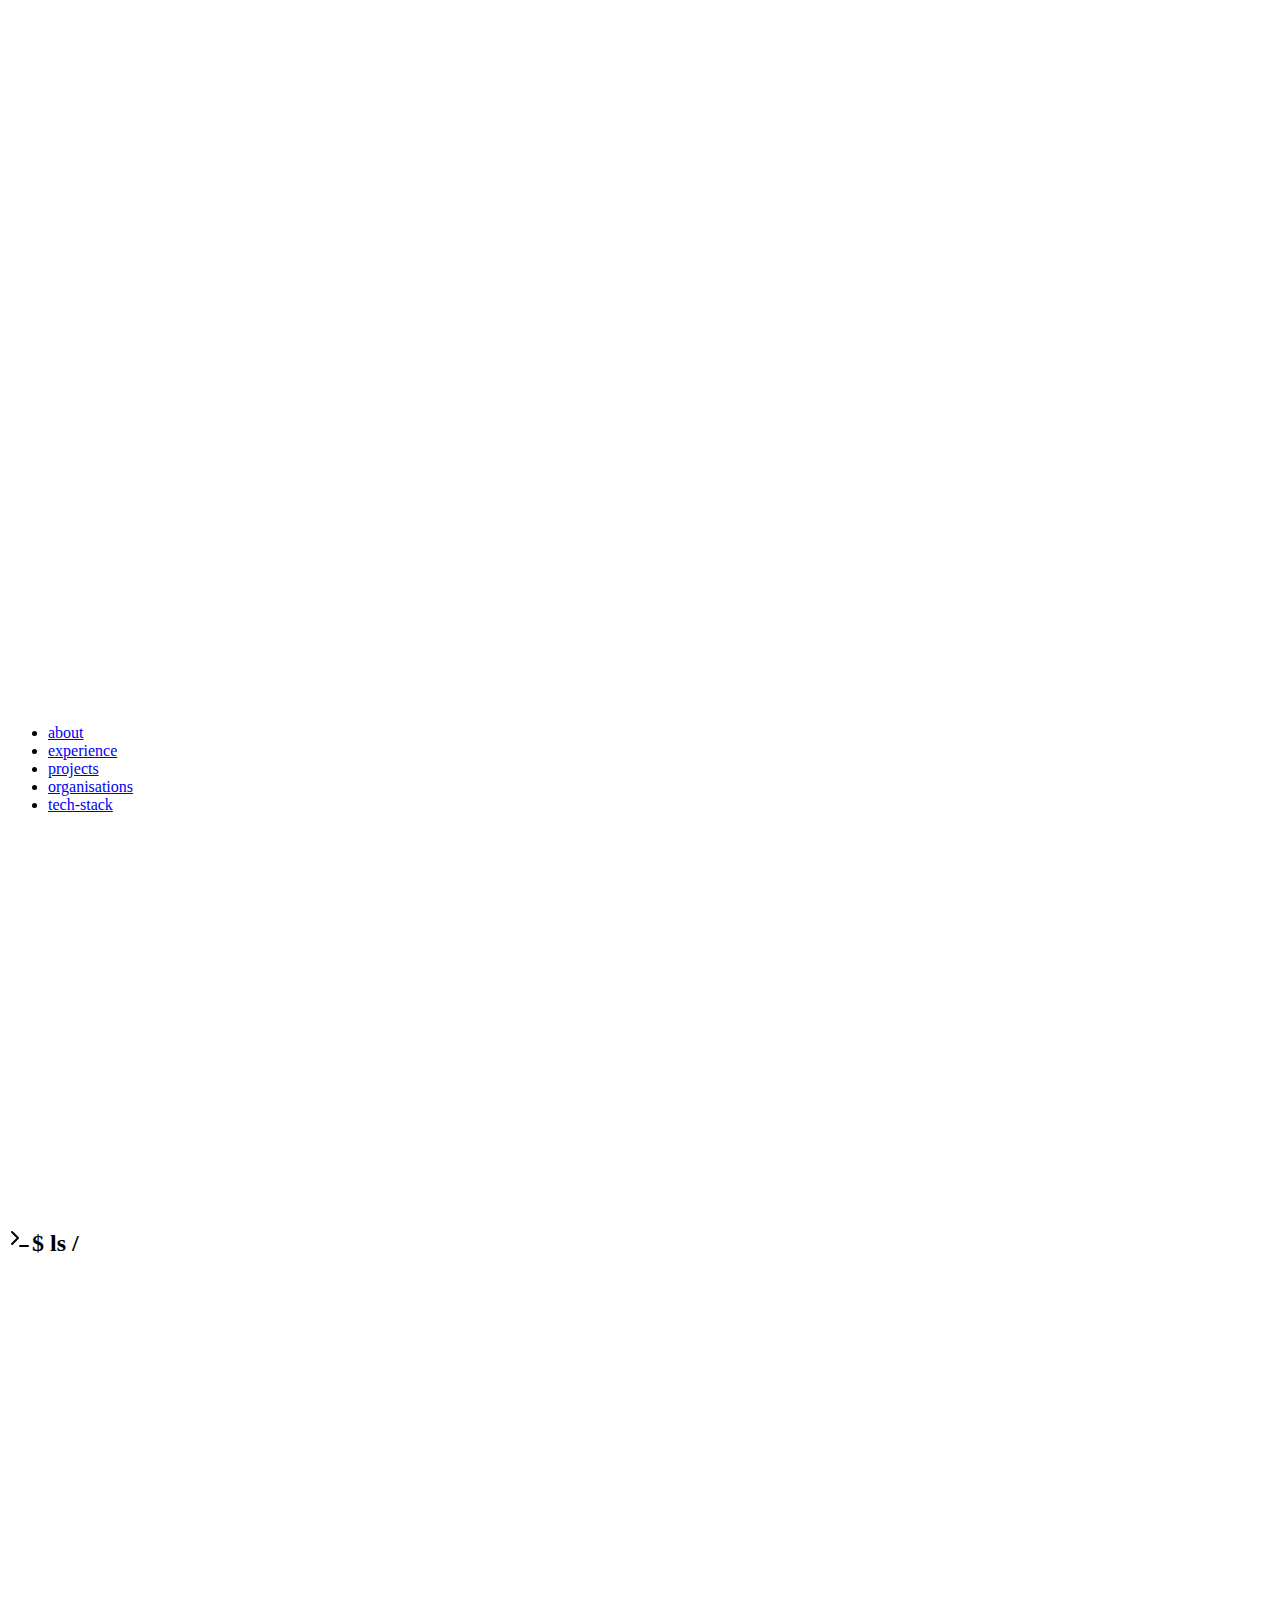
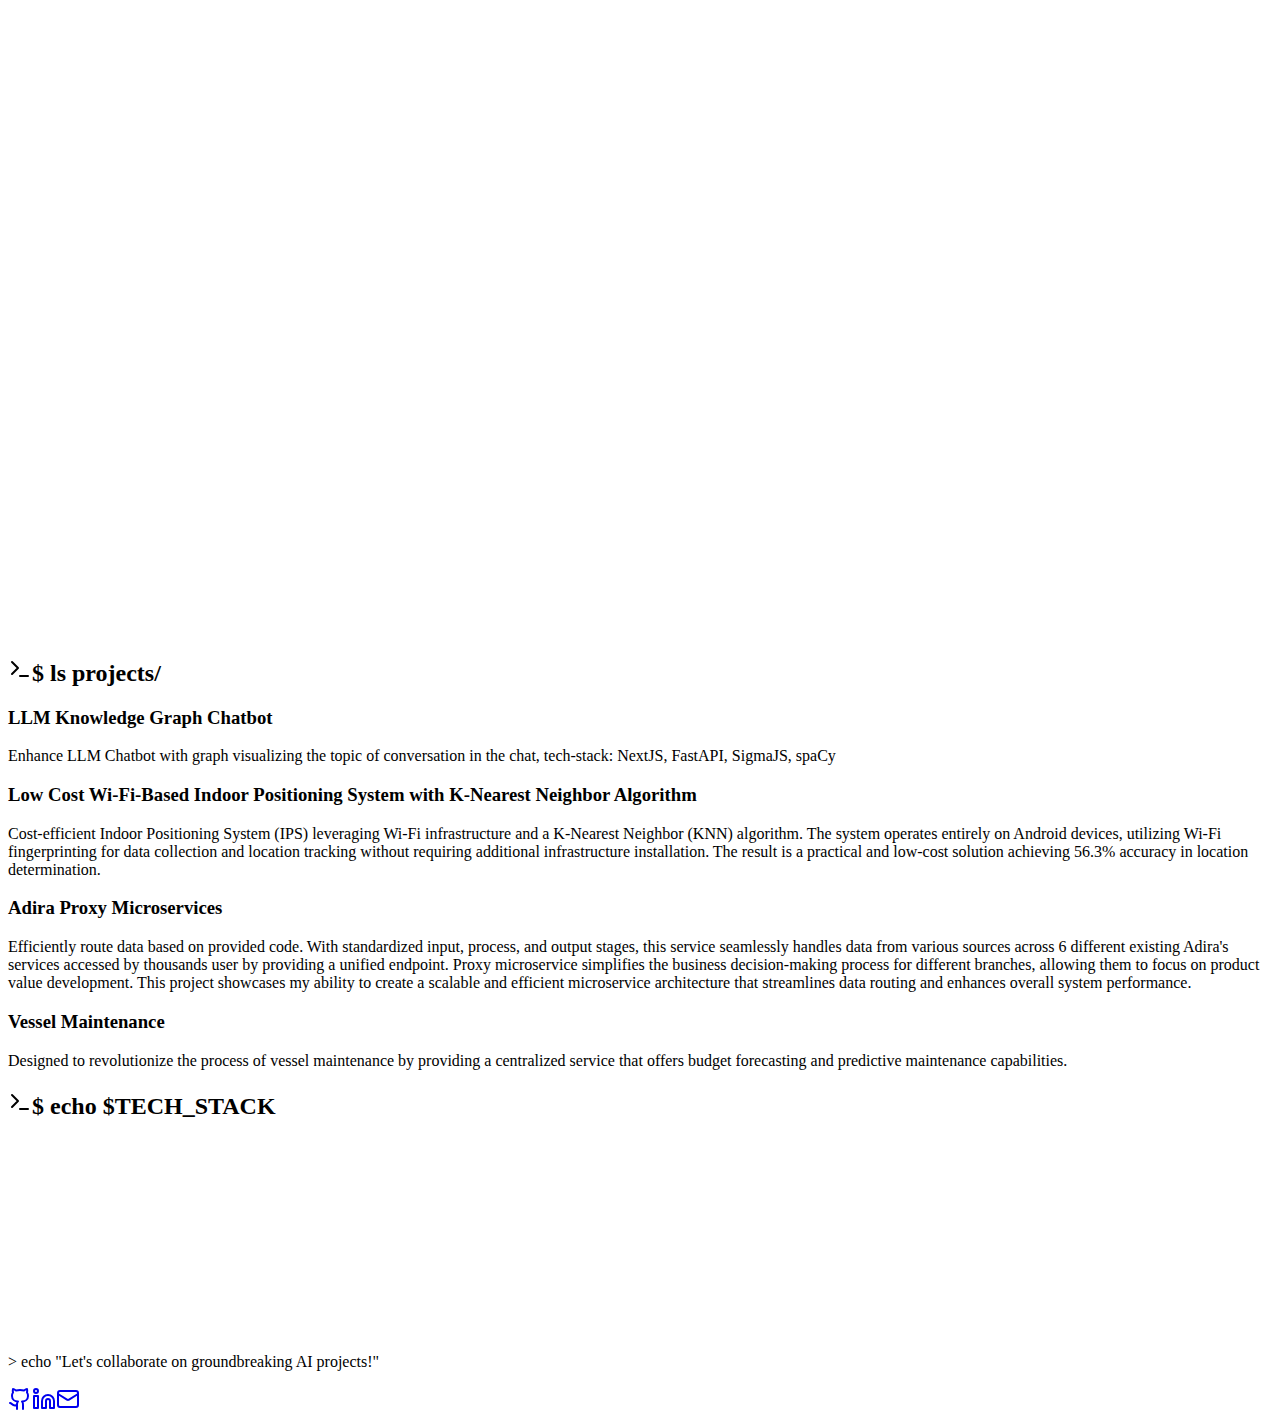
==== index.html @ 0127d5f8 "update changes" ====
<!DOCTYPE html><html lang="en"><head><meta charSet="utf-8"/><meta name="viewport" content="width=device-width, initial-scale=1"/><link rel="preload" href="/haddad9.github.io/_next/static/media/a34f9d1faa5f3315-s.p.woff2" as="font" crossorigin="" type="font/woff2"/><link rel="stylesheet" href="/haddad9.github.io/_next/static/css/b7b0e0ac1501012e.css" data-precedence="next"/><link rel="preload" as="script" fetchPriority="low" href="/haddad9.github.io/_next/static/chunks/webpack-85e3b1f9a234f970.js"/><script src="/haddad9.github.io/_next/static/chunks/fd9d1056-182ecd18cdd342a6.js" async=""></script><script src="/haddad9.github.io/_next/static/chunks/117-3b877da910542ea3.js" async=""></script><script src="/haddad9.github.io/_next/static/chunks/main-app-9d9eef0cf7c72c13.js" async=""></script><script src="/haddad9.github.io/_next/static/chunks/546-cac00844f67ca9a9.js" async=""></script><script src="/haddad9.github.io/_next/static/chunks/app/page-0945ba86911803a4.js" async=""></script><title>Retro Portfolio | AI &amp; Low-Level Enthusiast</title><meta name="description" content="A portfolio showcasing AI and low-level programming projects"/><meta name="generator" content="v0.dev"/><meta name="next-size-adjust"/><script src="/haddad9.github.io/_next/static/chunks/polyfills-42372ed130431b0a.js" noModule=""></script></head><body class="__className_903843"><main class="min-h-screen bg-gray-900 text-green-400 p-4 font-mono relative overflow-hidden"><div id="tsparticles"><canvas style="width:100%;height:100%"></canvas></div><div class="container mx-auto relative z-10"><header class="flex items-center justify-between mb-12"><h1 class="text-3xl font-bold cursor flex items-center" style="opacity:0"><svg xmlns="http://www.w3.org/2000/svg" width="24" height="24" viewBox="0 0 24 24" fill="none" stroke="currentColor" stroke-width="2" stroke-linecap="round" stroke-linejoin="round" class="lucide lucide-brain mr-2 text-green-500"><path d="M12 5a3 3 0 1 0-5.997.125 4 4 0 0 0-2.526 5.77 4 4 0 0 0 .556 6.588A4 4 0 1 0 12 18Z"></path><path d="M12 5a3 3 0 1 1 5.997.125 4 4 0 0 1 2.526 5.77 4 4 0 0 1-.556 6.588A4 4 0 1 1 12 18Z"></path><path d="M15 13a4.5 4.5 0 0 1-3-4 4.5 4.5 0 0 1-3 4"></path><path d="M17.599 6.5a3 3 0 0 0 .399-1.375"></path><path d="M6.003 5.125A3 3 0 0 0 6.401 6.5"></path><path d="M3.477 10.896a4 4 0 0 1 .585-.396"></path><path d="M19.938 10.5a4 4 0 0 1 .585.396"></path><path d="M6 18a4 4 0 0 1-1.967-.516"></path><path d="M19.967 17.484A4 4 0 0 1 18 18"></path></svg>~/muhammad-haddad<!-- --> <!-- --> $</h1><nav><ul class="flex space-x-6"><li><a class="hover:text-green-300 transition-colors" href="#about">about</a></li><li><a class="hover:text-green-300 transition-colors" href="#experience">experience</a></li><li><a class="hover:text-green-300 transition-colors" href="#projects">projects</a></li><li><a class="hover:text-green-300 transition-colors" href="#organisations">organisations</a></li><li><a class="hover:text-green-300 transition-colors" href="#tech-stack">tech-stack</a></li></ul></nav></header><section id="about" class="mb-16"><div class="border border-green-500 rounded-lg overflow-hidden bg-gray-800" style="opacity:0;transform:translateY(20px)"><div class="bg-gray-900 p-2 flex items-center"><div class="w-3 h-3 rounded-full bg-red-500 mr-2"></div><div class="w-3 h-3 rounded-full bg-yellow-500 mr-2"></div><div class="w-3 h-3 rounded-full bg-green-500 mr-2"></div><span class="text-sm text-green-300">about.log</span></div><div class="p-4"><p class="mb-4 text-lg" style="opacity:0">&gt;<!-- -->👋 Hi, I’m Haddad, a <!-- --> <span class="font-bold text-green-300 inline-block">Fullstack AI Engineer</span> <!-- -->passionate about building intelligent solutions. I specialize in <!-- --> <span class="font-bold text-green-300 inline-block">NLP</span>, <span class="font-bold text-green-300 inline-block">Computer Vision</span>, and <span class="font-bold text-green-300 inline-block">Multimodal AI</span> <!-- -->with experience developing AI-powered chatbots and large-scale document intelligence systems.</p><p class="mb-4 text-lg" style="opacity:0">&gt;<!-- --> Computer science Graduate from <!-- --> <span class="font-bold text-green-300 inline-block" draggable="false" style="-webkit-touch-callout:none;-webkit-user-select:none;user-select:none;touch-action:none">Universitas Indonesia</span>, <!-- -->Undergrad Thesis: &quot;Knowledge Graphs Construction on Indonesian Legal Documents using Large Language Model (CodeGemma, Code Llama, and Phi-3).&quot;</p><p class="mb-4 text-lg" style="opacity:0">&gt;<!-- --> My mission: Pushing boundaries of AI and crafting efficient, intelligent systems from the ground up.</p><canvas width="300" height="200" class="mx-auto mt-4"></canvas></div></div></section><section id="experience" class="mb-16"><h2 class="text-2xl font-bold mb-6 cursor flex items-center"><svg xmlns="http://www.w3.org/2000/svg" width="24" height="24" viewBox="0 0 24 24" fill="none" stroke="currentColor" stroke-width="2" stroke-linecap="round" stroke-linejoin="round" class="lucide lucide-terminal mr-2 text-green-500"><polyline points="4 17 10 11 4 5"></polyline><line x1="12" x2="20" y1="19" y2="19"></line></svg>$ ls /</h2><div class="border border-green-500 rounded-lg overflow-hidden bg-gray-800" style="opacity:0;transform:translateY(20px)"><div class="bg-gray-900 p-2 flex items-center"><div class="w-3 h-3 rounded-full bg-red-500 mr-2"></div><div class="w-3 h-3 rounded-full bg-yellow-500 mr-2"></div><div class="w-3 h-3 rounded-full bg-green-500 mr-2"></div><span class="text-sm text-green-300">experience.log</span></div><div class="p-4"><div class="mb-6"><h3 class="font-bold text-green-300 text-xl mb-2">Fullstack AI Enginner @ AssistX Enterprise</h3><p class="text-green-100 mb-2">Semptember 2024 - Present</p><ul class="list-disc list-inside text-green-200"><li class="mb-1">Design, develop, and deploy advanced AI models for natural language processing (NLP), computer vision, and multimodal tasks. Developing AI Chat Bot for multimodal document intelligence using RAG.</li><li class="mb-1">Develop document classifier and extraction solution for to handle document digitalization for 4mio docs. Develop and design end-to-end deep document intelligence using LLMs</li></ul></div><div><h3 class="font-bold text-green-300 text-xl mb-2">Software Developer @ Fisclouds Innovations</h3><p class="text-green-100 mb-2">Feb 2022 - June 2023 </p><ul class="list-disc list-inside text-green-200"><li class="mb-1">Conducted JUnit Testing to 8 Spring Boot microservices module from Adira Finance ensuring above 80% code coverage.</li><li class="mb-1">Developed a Spring Boot service application to integrate communication across six different microservice apps on Adira Finance&#x27;s existing products. This service was built to parse and encapsulate responses, then map it from one microservice to another internal microservice destination using Restful API Conducted performance analysis of the code (Network bottleneck , Concurrent user, Server load, slow database query) and created a report based on the analysis, and refactored the code using design pattern best practices</li></ul></div><div><h3 class="font-bold text-green-300 text-xl mb-2">Teaching Assistant: Network Communications @ Universitat Indonesia</h3><p class="text-green-100 mb-2">Aug 2023 - Des 2024 </p><ul class="list-disc list-inside text-green-200"><li class="mb-1">Conducted material review sessions on Network and data Communication: explaining TCP/IP layer model, replicate network infrastructure using cisco packet tracer</li><li class="mb-1">Prepared web-server http1 and http2, containerized using KANIKO ci/cd for student labs. Create a lab experiment on applied networking security for implementing TLS termination and requesting certificate to CA using Automatic Certificate Management Environment (ACME), also implementing OpSec using GCP firewall</li></ul></div><div><h3 class="font-bold text-green-300 text-xl mb-2">Teaching Assistant: Foundation Programming 2 @ Universitas Indonesia</h3><p class="text-green-100 mb-2">Aug 2021 - Jan 2022 </p><ul class="list-disc list-inside text-green-200"><li class="mb-1">Conducted tutoring program for a group of sophomores twice a week to practice coding in JAVA including: OOP, Junit Testing(TDD), IO, Exception, Generics, JavaFX) and revise materials. Conducted demo sessions, proofread and graded coding assignments and weekly exercises written in JAVA language</li></ul></div></div></div></section><section id="organisations" class="mb-16"><div class="border border-green-500 rounded-lg overflow-hidden bg-gray-800" style="opacity:0;transform:translateY(20px)"><div class="bg-gray-900 p-2 flex items-center"><div class="w-3 h-3 rounded-full bg-red-500 mr-2"></div><div class="w-3 h-3 rounded-full bg-yellow-500 mr-2"></div><div class="w-3 h-3 rounded-full bg-green-500 mr-2"></div><span class="text-sm text-green-300">gigih.log</span></div><div class="p-4"><div><h3 class="font-bold text-green-300 text-xl mb-2">Class Facilitator @ GENERASI GIGIH 3.0 by GOTO Impact</h3><ul class="list-disc list-inside text-green-200"><li class="mb-1">Delivering learning materials modules: NodeJS (Concurrency, Asynchronous program), ReactJS(Hooks, Form, Lifting State), Deployment(Github Actions, Nginx, VM)</li></ul></div></div></div><div class="border border-green-500 rounded-lg overflow-hidden bg-gray-800" style="opacity:0;transform:translateY(20px)"><div class="bg-gray-900 p-2 flex items-center"><div class="w-3 h-3 rounded-full bg-red-500 mr-2"></div><div class="w-3 h-3 rounded-full bg-yellow-500 mr-2"></div><div class="w-3 h-3 rounded-full bg-green-500 mr-2"></div><span class="text-sm text-green-300">bangkit.log</span></div><div class="p-4"><div class="mb-6"><h3 class="font-bold text-green-300 text-xl mb-2">Bangkit Academy led by Google, Tokopedia, Gojek, &amp; Traveloka</h3><ul class="list-disc list-inside text-green-200"><li class="mb-1">Apprenticeship Student, Distinguished graduate of the Bangkit Cloud Computing Path, 2023 cohort. Achieved a GCP certification as a Certified Associate Cloud Engineer.</li></ul></div></div></div><div class="border border-green-500 rounded-lg overflow-hidden bg-gray-800" style="opacity:0;transform:translateY(20px)"><div class="bg-gray-900 p-2 flex items-center"><div class="w-3 h-3 rounded-full bg-red-500 mr-2"></div><div class="w-3 h-3 rounded-full bg-yellow-500 mr-2"></div><div class="w-3 h-3 rounded-full bg-green-500 mr-2"></div><span class="text-sm text-green-300">compfest.log</span></div><div class="p-4"><div><h3 class="font-bold text-green-300 text-xl mb-2"> Senior Staff Data Science Academy @ COMPFEST 14</h3><ul class="list-disc list-inside text-green-200"><li class="mb-1">Largest Annual IT event organized by students of the University of Indonesia&#x27;s Faculty of Computer Science. Conducted DS academy material for selected participants from universities across indonesia. Prepared data set to be trained by the participants.</li></ul></div></div></div></section><section id="projects" class="mb-16"><h2 class="text-2xl font-bold mb-6 cursor flex items-center"><svg xmlns="http://www.w3.org/2000/svg" width="24" height="24" viewBox="0 0 24 24" fill="none" stroke="currentColor" stroke-width="2" stroke-linecap="round" stroke-linejoin="round" class="lucide lucide-terminal mr-2 text-green-500"><polyline points="4 17 10 11 4 5"></polyline><line x1="12" x2="20" y1="19" y2="19"></line></svg>$ ls projects/</h2><div class="grid grid-cols-1 md:grid-cols-2 gap-6"><div class="border border-green-500 rounded-lg overflow-hidden bg-gray-800 cursor-pointer"><div class="p-4"><h3 class="font-bold text-green-300 text-xl mb-2">LLM Knowledge Graph Chatbot</h3><p class="text-green-100">Enhance LLM Chatbot with graph visualizing the topic of conversation in the chat, tech-stack: NextJS, FastAPI, SigmaJS, spaCy</p></div></div><div class="border border-green-500 rounded-lg overflow-hidden bg-gray-800 cursor-pointer"><div class="p-4"><h3 class="font-bold text-green-300 text-xl mb-2">Low Cost Wi-Fi-Based Indoor Positioning System with K-Nearest Neighbor Algorithm</h3><p class="text-green-100">Cost-efficient Indoor Positioning System (IPS) leveraging Wi-Fi infrastructure and a K-Nearest Neighbor (KNN) algorithm. The system operates entirely on Android devices, utilizing Wi-Fi fingerprinting for data collection and location tracking without requiring additional infrastructure installation. The result is a practical and low-cost solution achieving 56.3% accuracy in location determination.</p></div></div><div class="border border-green-500 rounded-lg overflow-hidden bg-gray-800 cursor-pointer"><div class="p-4"><h3 class="font-bold text-green-300 text-xl mb-2">Adira Proxy Microservices</h3><p class="text-green-100">Efficiently route data based on provided code. With standardized input, process, and output stages, this service seamlessly handles data from various sources across 6 different existing Adira&#x27;s services accessed by thousands user by providing a unified endpoint. Proxy microservice simplifies the business decision-making process for different branches, allowing them to focus on product value development. This project showcases my ability to create a scalable and efficient microservice architecture that streamlines data routing and enhances overall system performance.</p></div></div><div class="border border-green-500 rounded-lg overflow-hidden bg-gray-800 cursor-pointer"><div class="p-4"><h3 class="font-bold text-green-300 text-xl mb-2">Vessel Maintenance</h3><p class="text-green-100">Designed to revolutionize the process of vessel maintenance by providing a centralized service that offers budget forecasting and predictive maintenance capabilities.</p></div></div></div></section><section id="tech-stack" class="mb-16"><h2 class="text-2xl font-bold mb-6 cursor flex items-center"><svg xmlns="http://www.w3.org/2000/svg" width="24" height="24" viewBox="0 0 24 24" fill="none" stroke="currentColor" stroke-width="2" stroke-linecap="round" stroke-linejoin="round" class="lucide lucide-terminal mr-2 text-green-500"><polyline points="4 17 10 11 4 5"></polyline><line x1="12" x2="20" y1="19" y2="19"></line></svg>$ echo $TECH_STACK</h2><ul class="grid grid-cols-2 md:grid-cols-3 gap-4" style="opacity:0"><li class="bg-green-900 p-3 rounded-lg text-center">TensorFlow</li><li class="bg-green-900 p-3 rounded-lg text-center">PyTorch</li><li class="bg-green-900 p-3 rounded-lg text-center">React</li><li class="bg-green-900 p-3 rounded-lg text-center">Flask</li><li class="bg-green-900 p-3 rounded-lg text-center">FastAPI</li><li class="bg-green-900 p-3 rounded-lg text-center">Django</li><li class="bg-green-900 p-3 rounded-lg text-center">GCP</li><li class="bg-green-900 p-3 rounded-lg text-center">AWS</li><li class="bg-green-900 p-3 rounded-lg text-center">Docker</li><li class="bg-green-900 p-3 rounded-lg text-center">Terraform</li><li class="bg-green-900 p-3 rounded-lg text-center">Java Springboot</li></ul></section><footer class="mt-12 text-center"><p class="cursor text-lg mb-4">&gt;<!-- --> echo &quot;Let&#x27;s collaborate on groundbreaking AI projects!&quot;</p><div class="flex justify-center space-x-6"><a href="https://github.com/haddad9" class="hover:text-green-300 transition-colors"><svg xmlns="http://www.w3.org/2000/svg" width="24" height="24" viewBox="0 0 24 24" fill="none" stroke="currentColor" stroke-width="2" stroke-linecap="round" stroke-linejoin="round" class="lucide lucide-github"><path d="M15 22v-4a4.8 4.8 0 0 0-1-3.5c3 0 6-2 6-5.5.08-1.25-.27-2.48-1-3.5.28-1.15.28-2.35 0-3.5 0 0-1 0-3 1.5-2.64-.5-5.36-.5-8 0C6 2 5 2 5 2c-.3 1.15-.3 2.35 0 3.5A5.403 5.403 0 0 0 4 9c0 3.5 3 5.5 6 5.5-.39.49-.68 1.05-.85 1.65-.17.6-.22 1.23-.15 1.85v4"></path><path d="M9 18c-4.51 2-5-2-7-2"></path></svg></a><a href="https://linkedin.com/in/emhaddad" class="hover:text-green-300 transition-colors"><svg xmlns="http://www.w3.org/2000/svg" width="24" height="24" viewBox="0 0 24 24" fill="none" stroke="currentColor" stroke-width="2" stroke-linecap="round" stroke-linejoin="round" class="lucide lucide-linkedin"><path d="M16 8a6 6 0 0 1 6 6v7h-4v-7a2 2 0 0 0-2-2 2 2 0 0 0-2 2v7h-4v-7a6 6 0 0 1 6-6z"></path><rect width="4" height="12" x="2" y="9"></rect><circle cx="4" cy="4" r="2"></circle></svg></a><a href="mailto:emha.haddad@gmail.com" class="hover:text-green-300 transition-colors"><svg xmlns="http://www.w3.org/2000/svg" width="24" height="24" viewBox="0 0 24 24" fill="none" stroke="currentColor" stroke-width="2" stroke-linecap="round" stroke-linejoin="round" class="lucide lucide-mail"><rect width="20" height="16" x="2" y="4" rx="2"></rect><path d="m22 7-8.97 5.7a1.94 1.94 0 0 1-2.06 0L2 7"></path></svg></a></div></footer></div></main><script src="/haddad9.github.io/_next/static/chunks/webpack-85e3b1f9a234f970.js" async=""></script><script>(self.__next_f=self.__next_f||[]).push([0]);self.__next_f.push([2,null])</script><script>self.__next_f.push([1,"1:HL[\"/haddad9.github.io/_next/static/media/a34f9d1faa5f3315-s.p.woff2\",\"font\",{\"crossOrigin\":\"\",\"type\":\"font/woff2\"}]\n2:HL[\"/haddad9.github.io/_next/static/css/b7b0e0ac1501012e.css\",\"style\"]\n"])</script><script>self.__next_f.push([1,"3:I[2846,[],\"\"]\n5:I[9107,[],\"ClientPageRoot\"]\n6:I[7942,[\"546\",\"static/chunks/546-cac00844f67ca9a9.js\",\"931\",\"static/chunks/app/page-0945ba86911803a4.js\"],\"default\",1]\n7:I[4707,[],\"\"]\n8:I[6423,[],\"\"]\na:I[1060,[],\"\"]\nb:[]\n"])</script><script>self.__next_f.push([1,"0:[\"$\",\"$L3\",null,{\"buildId\":\"FLt0_mA25I79D8JpmFA5n\",\"assetPrefix\":\"/haddad9.github.io\",\"urlParts\":[\"\",\"\"],\"initialTree\":[\"\",{\"children\":[\"__PAGE__\",{}]},\"$undefined\",\"$undefined\",true],\"initialSeedData\":[\"\",{\"children\":[\"__PAGE__\",{},[[\"$L4\",[\"$\",\"$L5\",null,{\"props\":{\"params\":{},\"searchParams\":{}},\"Component\":\"$6\"}],null],null],null]},[[[[\"$\",\"link\",\"0\",{\"rel\":\"stylesheet\",\"href\":\"/haddad9.github.io/_next/static/css/b7b0e0ac1501012e.css\",\"precedence\":\"next\",\"crossOrigin\":\"$undefined\"}]],[\"$\",\"html\",null,{\"lang\":\"en\",\"children\":[\"$\",\"body\",null,{\"className\":\"__className_903843\",\"children\":[\"$\",\"$L7\",null,{\"parallelRouterKey\":\"children\",\"segmentPath\":[\"children\"],\"error\":\"$undefined\",\"errorStyles\":\"$undefined\",\"errorScripts\":\"$undefined\",\"template\":[\"$\",\"$L8\",null,{}],\"templateStyles\":\"$undefined\",\"templateScripts\":\"$undefined\",\"notFound\":[[\"$\",\"title\",null,{\"children\":\"404: This page could not be found.\"}],[\"$\",\"div\",null,{\"style\":{\"fontFamily\":\"system-ui,\\\"Segoe UI\\\",Roboto,Helvetica,Arial,sans-serif,\\\"Apple Color Emoji\\\",\\\"Segoe UI Emoji\\\"\",\"height\":\"100vh\",\"textAlign\":\"center\",\"display\":\"flex\",\"flexDirection\":\"column\",\"alignItems\":\"center\",\"justifyContent\":\"center\"},\"children\":[\"$\",\"div\",null,{\"children\":[[\"$\",\"style\",null,{\"dangerouslySetInnerHTML\":{\"__html\":\"body{color:#000;background:#fff;margin:0}.next-error-h1{border-right:1px solid rgba(0,0,0,.3)}@media (prefers-color-scheme:dark){body{color:#fff;background:#000}.next-error-h1{border-right:1px solid rgba(255,255,255,.3)}}\"}}],[\"$\",\"h1\",null,{\"className\":\"next-error-h1\",\"style\":{\"display\":\"inline-block\",\"margin\":\"0 20px 0 0\",\"padding\":\"0 23px 0 0\",\"fontSize\":24,\"fontWeight\":500,\"verticalAlign\":\"top\",\"lineHeight\":\"49px\"},\"children\":\"404\"}],[\"$\",\"div\",null,{\"style\":{\"display\":\"inline-block\"},\"children\":[\"$\",\"h2\",null,{\"style\":{\"fontSize\":14,\"fontWeight\":400,\"lineHeight\":\"49px\",\"margin\":0},\"children\":\"This page could not be found.\"}]}]]}]}]],\"notFoundStyles\":[]}]}]}]],null],null],\"couldBeIntercepted\":false,\"initialHead\":[null,\"$L9\"],\"globalErrorComponent\":\"$a\",\"missingSlots\":\"$Wb\"}]\n"])</script><script>self.__next_f.push([1,"9:[[\"$\",\"meta\",\"0\",{\"name\":\"viewport\",\"content\":\"width=device-width, initial-scale=1\"}],[\"$\",\"meta\",\"1\",{\"charSet\":\"utf-8\"}],[\"$\",\"title\",\"2\",{\"children\":\"Retro Portfolio | AI \u0026 Low-Level Enthusiast\"}],[\"$\",\"meta\",\"3\",{\"name\":\"description\",\"content\":\"A portfolio showcasing AI and low-level programming projects\"}],[\"$\",\"meta\",\"4\",{\"name\":\"generator\",\"content\":\"v0.dev\"}],[\"$\",\"meta\",\"5\",{\"name\":\"next-size-adjust\"}]]\n4:null\n"])</script></body></html>
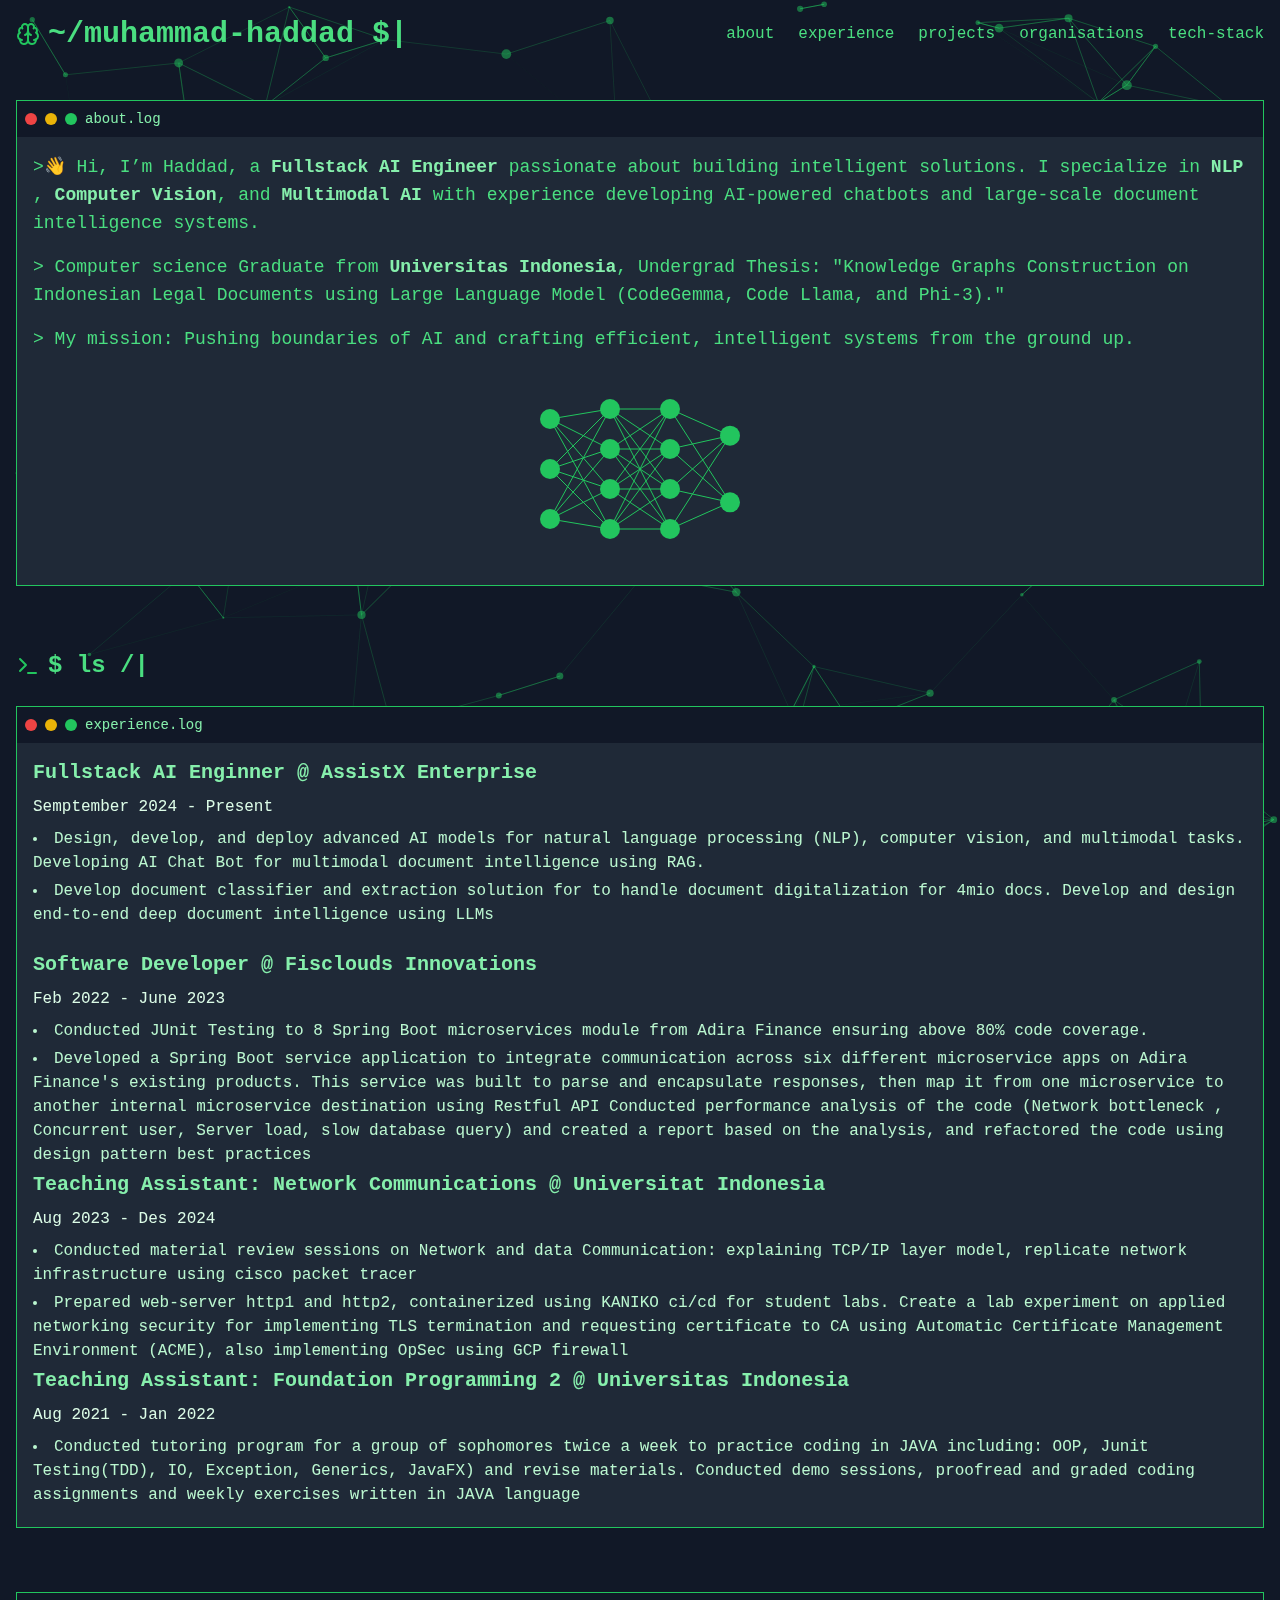
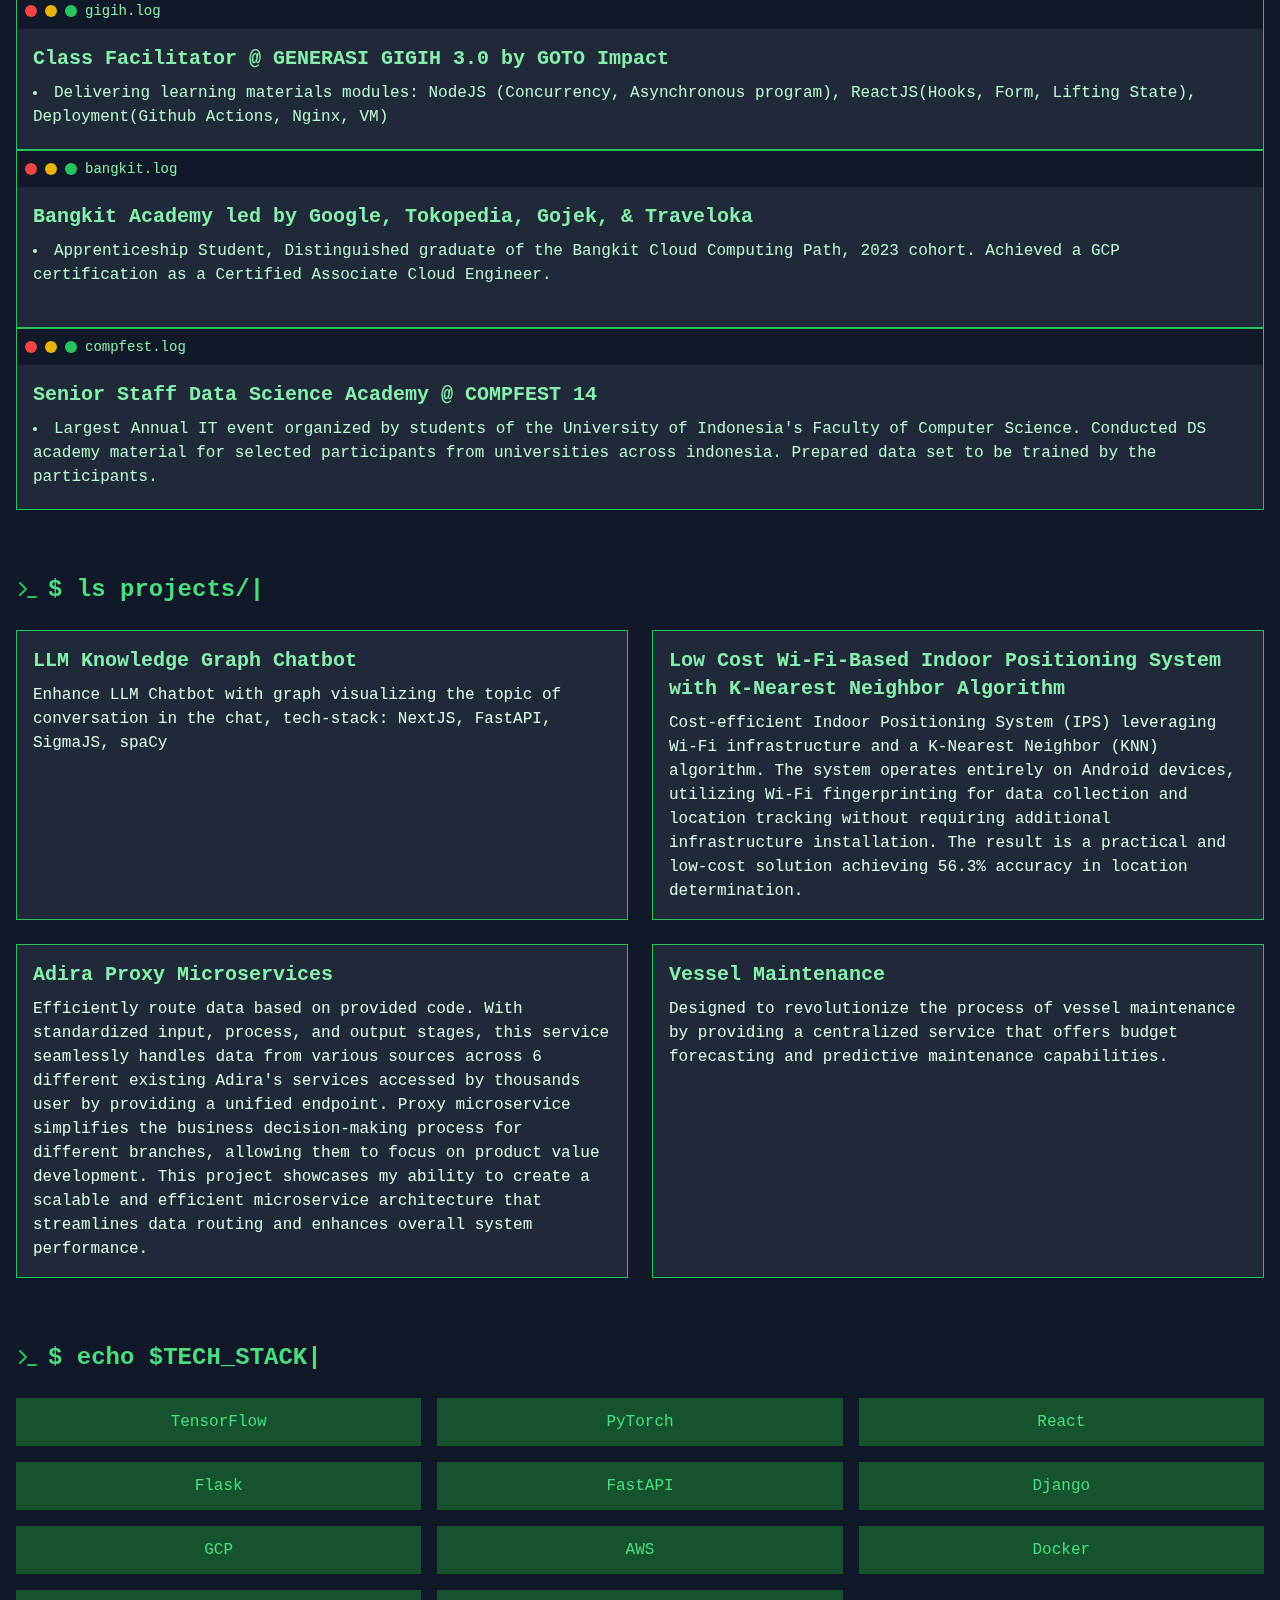
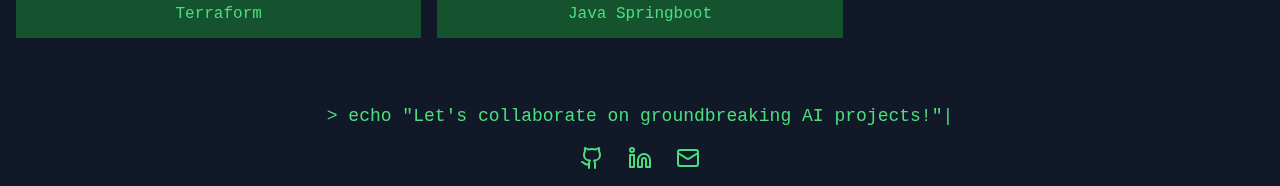
==== commit f9be624c: "update changes" ====
--- a/index.html
+++ b/index.html
@@ -1 +1 @@
-<!DOCTYPE html><html lang="en"><head><meta charSet="utf-8"/><meta name="viewport" content="width=device-width, initial-scale=1"/><link rel="preload" href="/haddad9.github.io/_next/static/media/a34f9d1faa5f3315-s.p.woff2" as="font" crossorigin="" type="font/woff2"/><link rel="stylesheet" href="/haddad9.github.io/_next/static/css/b7b0e0ac1501012e.css" data-precedence="next"/><link rel="preload" as="script" fetchPriority="low" href="/haddad9.github.io/_next/static/chunks/webpack-85e3b1f9a234f970.js"/><script src="/haddad9.github.io/_next/static/chunks/fd9d1056-182ecd18cdd342a6.js" async=""></script><script src="/haddad9.github.io/_next/static/chunks/117-3b877da910542ea3.js" async=""></script><script src="/haddad9.github.io/_next/static/chunks/main-app-9d9eef0cf7c72c13.js" async=""></script><script src="/haddad9.github.io/_next/static/chunks/546-cac00844f67ca9a9.js" async=""></script><script src="/haddad9.github.io/_next/static/chunks/app/page-0945ba86911803a4.js" async=""></script><title>Retro Portfolio | AI &amp; Low-Level Enthusiast</title><meta name="description" content="A portfolio showcasing AI and low-level programming projects"/><meta name="generator" content="v0.dev"/><meta name="next-size-adjust"/><script src="/haddad9.github.io/_next/static/chunks/polyfills-42372ed130431b0a.js" noModule=""></script></head><body class="__className_903843"><main class="min-h-screen bg-gray-900 text-green-400 p-4 font-mono relative overflow-hidden"><div id="tsparticles"><canvas style="width:100%;height:100%"></canvas></div><div class="container mx-auto relative z-10"><header class="flex items-center justify-between mb-12"><h1 class="text-3xl font-bold cursor flex items-center" style="opacity:0"><svg xmlns="http://www.w3.org/2000/svg" width="24" height="24" viewBox="0 0 24 24" fill="none" stroke="currentColor" stroke-width="2" stroke-linecap="round" stroke-linejoin="round" class="lucide lucide-brain mr-2 text-green-500"><path d="M12 5a3 3 0 1 0-5.997.125 4 4 0 0 0-2.526 5.77 4 4 0 0 0 .556 6.588A4 4 0 1 0 12 18Z"></path><path d="M12 5a3 3 0 1 1 5.997.125 4 4 0 0 1 2.526 5.77 4 4 0 0 1-.556 6.588A4 4 0 1 1 12 18Z"></path><path d="M15 13a4.5 4.5 0 0 1-3-4 4.5 4.5 0 0 1-3 4"></path><path d="M17.599 6.5a3 3 0 0 0 .399-1.375"></path><path d="M6.003 5.125A3 3 0 0 0 6.401 6.5"></path><path d="M3.477 10.896a4 4 0 0 1 .585-.396"></path><path d="M19.938 10.5a4 4 0 0 1 .585.396"></path><path d="M6 18a4 4 0 0 1-1.967-.516"></path><path d="M19.967 17.484A4 4 0 0 1 18 18"></path></svg>~/muhammad-haddad<!-- --> <!-- --> $</h1><nav><ul class="flex space-x-6"><li><a class="hover:text-green-300 transition-colors" href="#about">about</a></li><li><a class="hover:text-green-300 transition-colors" href="#experience">experience</a></li><li><a class="hover:text-green-300 transition-colors" href="#projects">projects</a></li><li><a class="hover:text-green-300 transition-colors" href="#organisations">organisations</a></li><li><a class="hover:text-green-300 transition-colors" href="#tech-stack">tech-stack</a></li></ul></nav></header><section id="about" class="mb-16"><div class="border border-green-500 rounded-lg overflow-hidden bg-gray-800" style="opacity:0;transform:translateY(20px)"><div class="bg-gray-900 p-2 flex items-center"><div class="w-3 h-3 rounded-full bg-red-500 mr-2"></div><div class="w-3 h-3 rounded-full bg-yellow-500 mr-2"></div><div class="w-3 h-3 rounded-full bg-green-500 mr-2"></div><span class="text-sm text-green-300">about.log</span></div><div class="p-4"><p class="mb-4 text-lg" style="opacity:0">&gt;<!-- -->👋 Hi, I’m Haddad, a <!-- --> <span class="font-bold text-green-300 inline-block">Fullstack AI Engineer</span> <!-- -->passionate about building intelligent solutions. I specialize in <!-- --> <span class="font-bold text-green-300 inline-block">NLP</span>, <span class="font-bold text-green-300 inline-block">Computer Vision</span>, and <span class="font-bold text-green-300 inline-block">Multimodal AI</span> <!-- -->with experience developing AI-powered chatbots and large-scale document intelligence systems.</p><p class="mb-4 text-lg" style="opacity:0">&gt;<!-- --> Computer science Graduate from <!-- --> <span class="font-bold text-green-300 inline-block" draggable="false" style="-webkit-touch-callout:none;-webkit-user-select:none;user-select:none;touch-action:none">Universitas Indonesia</span>, <!-- -->Undergrad Thesis: &quot;Knowledge Graphs Construction on Indonesian Legal Documents using Large Language Model (CodeGemma, Code Llama, and Phi-3).&quot;</p><p class="mb-4 text-lg" style="opacity:0">&gt;<!-- --> My mission: Pushing boundaries of AI and crafting efficient, intelligent systems from the ground up.</p><canvas width="300" height="200" class="mx-auto mt-4"></canvas></div></div></section><section id="experience" class="mb-16"><h2 class="text-2xl font-bold mb-6 cursor flex items-center"><svg xmlns="http://www.w3.org/2000/svg" width="24" height="24" viewBox="0 0 24 24" fill="none" stroke="currentColor" stroke-width="2" stroke-linecap="round" stroke-linejoin="round" class="lucide lucide-terminal mr-2 text-green-500"><polyline points="4 17 10 11 4 5"></polyline><line x1="12" x2="20" y1="19" y2="19"></line></svg>$ ls /</h2><div class="border border-green-500 rounded-lg overflow-hidden bg-gray-800" style="opacity:0;transform:translateY(20px)"><div class="bg-gray-900 p-2 flex items-center"><div class="w-3 h-3 rounded-full bg-red-500 mr-2"></div><div class="w-3 h-3 rounded-full bg-yellow-500 mr-2"></div><div class="w-3 h-3 rounded-full bg-green-500 mr-2"></div><span class="text-sm text-green-300">experience.log</span></div><div class="p-4"><div class="mb-6"><h3 class="font-bold text-green-300 text-xl mb-2">Fullstack AI Enginner @ AssistX Enterprise</h3><p class="text-green-100 mb-2">Semptember 2024 - Present</p><ul class="list-disc list-inside text-green-200"><li class="mb-1">Design, develop, and deploy advanced AI models for natural language processing (NLP), computer vision, and multimodal tasks. Developing AI Chat Bot for multimodal document intelligence using RAG.</li><li class="mb-1">Develop document classifier and extraction solution for to handle document digitalization for 4mio docs. Develop and design end-to-end deep document intelligence using LLMs</li></ul></div><div><h3 class="font-bold text-green-300 text-xl mb-2">Software Developer @ Fisclouds Innovations</h3><p class="text-green-100 mb-2">Feb 2022 - June 2023 </p><ul class="list-disc list-inside text-green-200"><li class="mb-1">Conducted JUnit Testing to 8 Spring Boot microservices module from Adira Finance ensuring above 80% code coverage.</li><li class="mb-1">Developed a Spring Boot service application to integrate communication across six different microservice apps on Adira Finance&#x27;s existing products. This service was built to parse and encapsulate responses, then map it from one microservice to another internal microservice destination using Restful API Conducted performance analysis of the code (Network bottleneck , Concurrent user, Server load, slow database query) and created a report based on the analysis, and refactored the code using design pattern best practices</li></ul></div><div><h3 class="font-bold text-green-300 text-xl mb-2">Teaching Assistant: Network Communications @ Universitat Indonesia</h3><p class="text-green-100 mb-2">Aug 2023 - Des 2024 </p><ul class="list-disc list-inside text-green-200"><li class="mb-1">Conducted material review sessions on Network and data Communication: explaining TCP/IP layer model, replicate network infrastructure using cisco packet tracer</li><li class="mb-1">Prepared web-server http1 and http2, containerized using KANIKO ci/cd for student labs. Create a lab experiment on applied networking security for implementing TLS termination and requesting certificate to CA using Automatic Certificate Management Environment (ACME), also implementing OpSec using GCP firewall</li></ul></div><div><h3 class="font-bold text-green-300 text-xl mb-2">Teaching Assistant: Foundation Programming 2 @ Universitas Indonesia</h3><p class="text-green-100 mb-2">Aug 2021 - Jan 2022 </p><ul class="list-disc list-inside text-green-200"><li class="mb-1">Conducted tutoring program for a group of sophomores twice a week to practice coding in JAVA including: OOP, Junit Testing(TDD), IO, Exception, Generics, JavaFX) and revise materials. Conducted demo sessions, proofread and graded coding assignments and weekly exercises written in JAVA language</li></ul></div></div></div></section><section id="organisations" class="mb-16"><div class="border border-green-500 rounded-lg overflow-hidden bg-gray-800" style="opacity:0;transform:translateY(20px)"><div class="bg-gray-900 p-2 flex items-center"><div class="w-3 h-3 rounded-full bg-red-500 mr-2"></div><div class="w-3 h-3 rounded-full bg-yellow-500 mr-2"></div><div class="w-3 h-3 rounded-full bg-green-500 mr-2"></div><span class="text-sm text-green-300">gigih.log</span></div><div class="p-4"><div><h3 class="font-bold text-green-300 text-xl mb-2">Class Facilitator @ GENERASI GIGIH 3.0 by GOTO Impact</h3><ul class="list-disc list-inside text-green-200"><li class="mb-1">Delivering learning materials modules: NodeJS (Concurrency, Asynchronous program), ReactJS(Hooks, Form, Lifting State), Deployment(Github Actions, Nginx, VM)</li></ul></div></div></div><div class="border border-green-500 rounded-lg overflow-hidden bg-gray-800" style="opacity:0;transform:translateY(20px)"><div class="bg-gray-900 p-2 flex items-center"><div class="w-3 h-3 rounded-full bg-red-500 mr-2"></div><div class="w-3 h-3 rounded-full bg-yellow-500 mr-2"></div><div class="w-3 h-3 rounded-full bg-green-500 mr-2"></div><span class="text-sm text-green-300">bangkit.log</span></div><div class="p-4"><div class="mb-6"><h3 class="font-bold text-green-300 text-xl mb-2">Bangkit Academy led by Google, Tokopedia, Gojek, &amp; Traveloka</h3><ul class="list-disc list-inside text-green-200"><li class="mb-1">Apprenticeship Student, Distinguished graduate of the Bangkit Cloud Computing Path, 2023 cohort. Achieved a GCP certification as a Certified Associate Cloud Engineer.</li></ul></div></div></div><div class="border border-green-500 rounded-lg overflow-hidden bg-gray-800" style="opacity:0;transform:translateY(20px)"><div class="bg-gray-900 p-2 flex items-center"><div class="w-3 h-3 rounded-full bg-red-500 mr-2"></div><div class="w-3 h-3 rounded-full bg-yellow-500 mr-2"></div><div class="w-3 h-3 rounded-full bg-green-500 mr-2"></div><span class="text-sm text-green-300">compfest.log</span></div><div class="p-4"><div><h3 class="font-bold text-green-300 text-xl mb-2"> Senior Staff Data Science Academy @ COMPFEST 14</h3><ul class="list-disc list-inside text-green-200"><li class="mb-1">Largest Annual IT event organized by students of the University of Indonesia&#x27;s Faculty of Computer Science. Conducted DS academy material for selected participants from universities across indonesia. Prepared data set to be trained by the participants.</li></ul></div></div></div></section><section id="projects" class="mb-16"><h2 class="text-2xl font-bold mb-6 cursor flex items-center"><svg xmlns="http://www.w3.org/2000/svg" width="24" height="24" viewBox="0 0 24 24" fill="none" stroke="currentColor" stroke-width="2" stroke-linecap="round" stroke-linejoin="round" class="lucide lucide-terminal mr-2 text-green-500"><polyline points="4 17 10 11 4 5"></polyline><line x1="12" x2="20" y1="19" y2="19"></line></svg>$ ls projects/</h2><div class="grid grid-cols-1 md:grid-cols-2 gap-6"><div class="border border-green-500 rounded-lg overflow-hidden bg-gray-800 cursor-pointer"><div class="p-4"><h3 class="font-bold text-green-300 text-xl mb-2">LLM Knowledge Graph Chatbot</h3><p class="text-green-100">Enhance LLM Chatbot with graph visualizing the topic of conversation in the chat, tech-stack: NextJS, FastAPI, SigmaJS, spaCy</p></div></div><div class="border border-green-500 rounded-lg overflow-hidden bg-gray-800 cursor-pointer"><div class="p-4"><h3 class="font-bold text-green-300 text-xl mb-2">Low Cost Wi-Fi-Based Indoor Positioning System with K-Nearest Neighbor Algorithm</h3><p class="text-green-100">Cost-efficient Indoor Positioning System (IPS) leveraging Wi-Fi infrastructure and a K-Nearest Neighbor (KNN) algorithm. The system operates entirely on Android devices, utilizing Wi-Fi fingerprinting for data collection and location tracking without requiring additional infrastructure installation. The result is a practical and low-cost solution achieving 56.3% accuracy in location determination.</p></div></div><div class="border border-green-500 rounded-lg overflow-hidden bg-gray-800 cursor-pointer"><div class="p-4"><h3 class="font-bold text-green-300 text-xl mb-2">Adira Proxy Microservices</h3><p class="text-green-100">Efficiently route data based on provided code. With standardized input, process, and output stages, this service seamlessly handles data from various sources across 6 different existing Adira&#x27;s services accessed by thousands user by providing a unified endpoint. Proxy microservice simplifies the business decision-making process for different branches, allowing them to focus on product value development. This project showcases my ability to create a scalable and efficient microservice architecture that streamlines data routing and enhances overall system performance.</p></div></div><div class="border border-green-500 rounded-lg overflow-hidden bg-gray-800 cursor-pointer"><div class="p-4"><h3 class="font-bold text-green-300 text-xl mb-2">Vessel Maintenance</h3><p class="text-green-100">Designed to revolutionize the process of vessel maintenance by providing a centralized service that offers budget forecasting and predictive maintenance capabilities.</p></div></div></div></section><section id="tech-stack" class="mb-16"><h2 class="text-2xl font-bold mb-6 cursor flex items-center"><svg xmlns="http://www.w3.org/2000/svg" width="24" height="24" viewBox="0 0 24 24" fill="none" stroke="currentColor" stroke-width="2" stroke-linecap="round" stroke-linejoin="round" class="lucide lucide-terminal mr-2 text-green-500"><polyline points="4 17 10 11 4 5"></polyline><line x1="12" x2="20" y1="19" y2="19"></line></svg>$ echo $TECH_STACK</h2><ul class="grid grid-cols-2 md:grid-cols-3 gap-4" style="opacity:0"><li class="bg-green-900 p-3 rounded-lg text-center">TensorFlow</li><li class="bg-green-900 p-3 rounded-lg text-center">PyTorch</li><li class="bg-green-900 p-3 rounded-lg text-center">React</li><li class="bg-green-900 p-3 rounded-lg text-center">Flask</li><li class="bg-green-900 p-3 rounded-lg text-center">FastAPI</li><li class="bg-green-900 p-3 rounded-lg text-center">Django</li><li class="bg-green-900 p-3 rounded-lg text-center">GCP</li><li class="bg-green-900 p-3 rounded-lg text-center">AWS</li><li class="bg-green-900 p-3 rounded-lg text-center">Docker</li><li class="bg-green-900 p-3 rounded-lg text-center">Terraform</li><li class="bg-green-900 p-3 rounded-lg text-center">Java Springboot</li></ul></section><footer class="mt-12 text-center"><p class="cursor text-lg mb-4">&gt;<!-- --> echo &quot;Let&#x27;s collaborate on groundbreaking AI projects!&quot;</p><div class="flex justify-center space-x-6"><a href="https://github.com/haddad9" class="hover:text-green-300 transition-colors"><svg xmlns="http://www.w3.org/2000/svg" width="24" height="24" viewBox="0 0 24 24" fill="none" stroke="currentColor" stroke-width="2" stroke-linecap="round" stroke-linejoin="round" class="lucide lucide-github"><path d="M15 22v-4a4.8 4.8 0 0 0-1-3.5c3 0 6-2 6-5.5.08-1.25-.27-2.48-1-3.5.28-1.15.28-2.35 0-3.5 0 0-1 0-3 1.5-2.64-.5-5.36-.5-8 0C6 2 5 2 5 2c-.3 1.15-.3 2.35 0 3.5A5.403 5.403 0 0 0 4 9c0 3.5 3 5.5 6 5.5-.39.49-.68 1.05-.85 1.65-.17.6-.22 1.23-.15 1.85v4"></path><path d="M9 18c-4.51 2-5-2-7-2"></path></svg></a><a href="https://linkedin.com/in/emhaddad" class="hover:text-green-300 transition-colors"><svg xmlns="http://www.w3.org/2000/svg" width="24" height="24" viewBox="0 0 24 24" fill="none" stroke="currentColor" stroke-width="2" stroke-linecap="round" stroke-linejoin="round" class="lucide lucide-linkedin"><path d="M16 8a6 6 0 0 1 6 6v7h-4v-7a2 2 0 0 0-2-2 2 2 0 0 0-2 2v7h-4v-7a6 6 0 0 1 6-6z"></path><rect width="4" height="12" x="2" y="9"></rect><circle cx="4" cy="4" r="2"></circle></svg></a><a href="mailto:emha.haddad@gmail.com" class="hover:text-green-300 transition-colors"><svg xmlns="http://www.w3.org/2000/svg" width="24" height="24" viewBox="0 0 24 24" fill="none" stroke="currentColor" stroke-width="2" stroke-linecap="round" stroke-linejoin="round" class="lucide lucide-mail"><rect width="20" height="16" x="2" y="4" rx="2"></rect><path d="m22 7-8.97 5.7a1.94 1.94 0 0 1-2.06 0L2 7"></path></svg></a></div></footer></div></main><script src="/haddad9.github.io/_next/static/chunks/webpack-85e3b1f9a234f970.js" async=""></script><script>(self.__next_f=self.__next_f||[]).push([0]);self.__next_f.push([2,null])</script><script>self.__next_f.push([1,"1:HL[\"/haddad9.github.io/_next/static/media/a34f9d1faa5f3315-s.p.woff2\",\"font\",{\"crossOrigin\":\"\",\"type\":\"font/woff2\"}]\n2:HL[\"/haddad9.github.io/_next/static/css/b7b0e0ac1501012e.css\",\"style\"]\n"])</script><script>self.__next_f.push([1,"3:I[2846,[],\"\"]\n5:I[9107,[],\"ClientPageRoot\"]\n6:I[7942,[\"546\",\"static/chunks/546-cac00844f67ca9a9.js\",\"931\",\"static/chunks/app/page-0945ba86911803a4.js\"],\"default\",1]\n7:I[4707,[],\"\"]\n8:I[6423,[],\"\"]\na:I[1060,[],\"\"]\nb:[]\n"])</script><script>self.__next_f.push([1,"0:[\"$\",\"$L3\",null,{\"buildId\":\"FLt0_mA25I79D8JpmFA5n\",\"assetPrefix\":\"/haddad9.github.io\",\"urlParts\":[\"\",\"\"],\"initialTree\":[\"\",{\"children\":[\"__PAGE__\",{}]},\"$undefined\",\"$undefined\",true],\"initialSeedData\":[\"\",{\"children\":[\"__PAGE__\",{},[[\"$L4\",[\"$\",\"$L5\",null,{\"props\":{\"params\":{},\"searchParams\":{}},\"Component\":\"$6\"}],null],null],null]},[[[[\"$\",\"link\",\"0\",{\"rel\":\"stylesheet\",\"href\":\"/haddad9.github.io/_next/static/css/b7b0e0ac1501012e.css\",\"precedence\":\"next\",\"crossOrigin\":\"$undefined\"}]],[\"$\",\"html\",null,{\"lang\":\"en\",\"children\":[\"$\",\"body\",null,{\"className\":\"__className_903843\",\"children\":[\"$\",\"$L7\",null,{\"parallelRouterKey\":\"children\",\"segmentPath\":[\"children\"],\"error\":\"$undefined\",\"errorStyles\":\"$undefined\",\"errorScripts\":\"$undefined\",\"template\":[\"$\",\"$L8\",null,{}],\"templateStyles\":\"$undefined\",\"templateScripts\":\"$undefined\",\"notFound\":[[\"$\",\"title\",null,{\"children\":\"404: This page could not be found.\"}],[\"$\",\"div\",null,{\"style\":{\"fontFamily\":\"system-ui,\\\"Segoe UI\\\",Roboto,Helvetica,Arial,sans-serif,\\\"Apple Color Emoji\\\",\\\"Segoe UI Emoji\\\"\",\"height\":\"100vh\",\"textAlign\":\"center\",\"display\":\"flex\",\"flexDirection\":\"column\",\"alignItems\":\"center\",\"justifyContent\":\"center\"},\"children\":[\"$\",\"div\",null,{\"children\":[[\"$\",\"style\",null,{\"dangerouslySetInnerHTML\":{\"__html\":\"body{color:#000;background:#fff;margin:0}.next-error-h1{border-right:1px solid rgba(0,0,0,.3)}@media (prefers-color-scheme:dark){body{color:#fff;background:#000}.next-error-h1{border-right:1px solid rgba(255,255,255,.3)}}\"}}],[\"$\",\"h1\",null,{\"className\":\"next-error-h1\",\"style\":{\"display\":\"inline-block\",\"margin\":\"0 20px 0 0\",\"padding\":\"0 23px 0 0\",\"fontSize\":24,\"fontWeight\":500,\"verticalAlign\":\"top\",\"lineHeight\":\"49px\"},\"children\":\"404\"}],[\"$\",\"div\",null,{\"style\":{\"display\":\"inline-block\"},\"children\":[\"$\",\"h2\",null,{\"style\":{\"fontSize\":14,\"fontWeight\":400,\"lineHeight\":\"49px\",\"margin\":0},\"children\":\"This page could not be found.\"}]}]]}]}]],\"notFoundStyles\":[]}]}]}]],null],null],\"couldBeIntercepted\":false,\"initialHead\":[null,\"$L9\"],\"globalErrorComponent\":\"$a\",\"missingSlots\":\"$Wb\"}]\n"])</script><script>self.__next_f.push([1,"9:[[\"$\",\"meta\",\"0\",{\"name\":\"viewport\",\"content\":\"width=device-width, initial-scale=1\"}],[\"$\",\"meta\",\"1\",{\"charSet\":\"utf-8\"}],[\"$\",\"title\",\"2\",{\"children\":\"Retro Portfolio | AI \u0026 Low-Level Enthusiast\"}],[\"$\",\"meta\",\"3\",{\"name\":\"description\",\"content\":\"A portfolio showcasing AI and low-level programming projects\"}],[\"$\",\"meta\",\"4\",{\"name\":\"generator\",\"content\":\"v0.dev\"}],[\"$\",\"meta\",\"5\",{\"name\":\"next-size-adjust\"}]]\n4:null\n"])</script></body></html>+<!DOCTYPE html><html lang="en"><head><meta charSet="utf-8"/><meta name="viewport" content="width=device-width, initial-scale=1"/><link rel="preload" href="/_next/static/media/a34f9d1faa5f3315-s.p.woff2" as="font" crossorigin="" type="font/woff2"/><link rel="stylesheet" href="/_next/static/css/7cbe43e92bcc0c04.css" data-precedence="next"/><link rel="preload" as="script" fetchPriority="low" href="/_next/static/chunks/webpack-1b400f1de436fe28.js"/><script src="/_next/static/chunks/fd9d1056-182ecd18cdd342a6.js" async=""></script><script src="/_next/static/chunks/117-c3f4c54d3792b784.js" async=""></script><script src="/_next/static/chunks/main-app-9d9eef0cf7c72c13.js" async=""></script><script src="/_next/static/chunks/546-fd54700546d7ac6c.js" async=""></script><script src="/_next/static/chunks/app/page-0945ba86911803a4.js" async=""></script><title>Retro Portfolio | AI &amp; Low-Level Enthusiast</title><meta name="description" content="A portfolio showcasing AI and low-level programming projects"/><meta name="generator" content="v0.dev"/><meta name="next-size-adjust"/><script src="/_next/static/chunks/polyfills-42372ed130431b0a.js" noModule=""></script></head><body class="__className_d65c78"><main class="min-h-screen bg-gray-900 text-green-400 p-4 font-mono relative overflow-hidden"><div id="tsparticles"><canvas style="width:100%;height:100%"></canvas></div><div class="container mx-auto relative z-10"><header class="flex items-center justify-between mb-12"><h1 class="text-3xl font-bold cursor flex items-center" style="opacity:0"><svg xmlns="http://www.w3.org/2000/svg" width="24" height="24" viewBox="0 0 24 24" fill="none" stroke="currentColor" stroke-width="2" stroke-linecap="round" stroke-linejoin="round" class="lucide lucide-brain mr-2 text-green-500"><path d="M12 5a3 3 0 1 0-5.997.125 4 4 0 0 0-2.526 5.77 4 4 0 0 0 .556 6.588A4 4 0 1 0 12 18Z"></path><path d="M12 5a3 3 0 1 1 5.997.125 4 4 0 0 1 2.526 5.77 4 4 0 0 1-.556 6.588A4 4 0 1 1 12 18Z"></path><path d="M15 13a4.5 4.5 0 0 1-3-4 4.5 4.5 0 0 1-3 4"></path><path d="M17.599 6.5a3 3 0 0 0 .399-1.375"></path><path d="M6.003 5.125A3 3 0 0 0 6.401 6.5"></path><path d="M3.477 10.896a4 4 0 0 1 .585-.396"></path><path d="M19.938 10.5a4 4 0 0 1 .585.396"></path><path d="M6 18a4 4 0 0 1-1.967-.516"></path><path d="M19.967 17.484A4 4 0 0 1 18 18"></path></svg>~/muhammad-haddad<!-- --> <!-- --> $</h1><nav><ul class="flex space-x-6"><li><a class="hover:text-green-300 transition-colors" href="#about">about</a></li><li><a class="hover:text-green-300 transition-colors" href="#experience">experience</a></li><li><a class="hover:text-green-300 transition-colors" href="#projects">projects</a></li><li><a class="hover:text-green-300 transition-colors" href="#organisations">organisations</a></li><li><a class="hover:text-green-300 transition-colors" href="#tech-stack">tech-stack</a></li></ul></nav></header><section id="about" class="mb-16"><div class="border border-green-500 rounded-lg overflow-hidden bg-gray-800" style="opacity:0;transform:translateY(20px)"><div class="bg-gray-900 p-2 flex items-center"><div class="w-3 h-3 rounded-full bg-red-500 mr-2"></div><div class="w-3 h-3 rounded-full bg-yellow-500 mr-2"></div><div class="w-3 h-3 rounded-full bg-green-500 mr-2"></div><span class="text-sm text-green-300">about.log</span></div><div class="p-4"><p class="mb-4 text-lg" style="opacity:0">&gt;<!-- -->👋 Hi, I’m Haddad, a <!-- --> <span class="font-bold text-green-300 inline-block">Fullstack AI Engineer</span> <!-- -->passionate about building intelligent solutions. I specialize in <!-- --> <span class="font-bold text-green-300 inline-block">NLP</span>, <span class="font-bold text-green-300 inline-block">Computer Vision</span>, and <span class="font-bold text-green-300 inline-block">Multimodal AI</span> <!-- -->with experience developing AI-powered chatbots and large-scale document intelligence systems.</p><p class="mb-4 text-lg" style="opacity:0">&gt;<!-- --> Computer science Graduate from <!-- --> <span class="font-bold text-green-300 inline-block" draggable="false" style="-webkit-touch-callout:none;-webkit-user-select:none;user-select:none;touch-action:none">Universitas Indonesia</span>, <!-- -->Undergrad Thesis: &quot;Knowledge Graphs Construction on Indonesian Legal Documents using Large Language Model (CodeGemma, Code Llama, and Phi-3).&quot;</p><p class="mb-4 text-lg" style="opacity:0">&gt;<!-- --> My mission: Pushing boundaries of AI and crafting efficient, intelligent systems from the ground up.</p><canvas width="300" height="200" class="mx-auto mt-4"></canvas></div></div></section><section id="experience" class="mb-16"><h2 class="text-2xl font-bold mb-6 cursor flex items-center"><svg xmlns="http://www.w3.org/2000/svg" width="24" height="24" viewBox="0 0 24 24" fill="none" stroke="currentColor" stroke-width="2" stroke-linecap="round" stroke-linejoin="round" class="lucide lucide-terminal mr-2 text-green-500"><polyline points="4 17 10 11 4 5"></polyline><line x1="12" x2="20" y1="19" y2="19"></line></svg>$ ls /</h2><div class="border border-green-500 rounded-lg overflow-hidden bg-gray-800" style="opacity:0;transform:translateY(20px)"><div class="bg-gray-900 p-2 flex items-center"><div class="w-3 h-3 rounded-full bg-red-500 mr-2"></div><div class="w-3 h-3 rounded-full bg-yellow-500 mr-2"></div><div class="w-3 h-3 rounded-full bg-green-500 mr-2"></div><span class="text-sm text-green-300">experience.log</span></div><div class="p-4"><div class="mb-6"><h3 class="font-bold text-green-300 text-xl mb-2">Fullstack AI Enginner @ AssistX Enterprise</h3><p class="text-green-100 mb-2">Semptember 2024 - Present</p><ul class="list-disc list-inside text-green-200"><li class="mb-1">Design, develop, and deploy advanced AI models for natural language processing (NLP), computer vision, and multimodal tasks. Developing AI Chat Bot for multimodal document intelligence using RAG.</li><li class="mb-1">Develop document classifier and extraction solution for to handle document digitalization for 4mio docs. Develop and design end-to-end deep document intelligence using LLMs</li></ul></div><div><h3 class="font-bold text-green-300 text-xl mb-2">Software Developer @ Fisclouds Innovations</h3><p class="text-green-100 mb-2">Feb 2022 - June 2023 </p><ul class="list-disc list-inside text-green-200"><li class="mb-1">Conducted JUnit Testing to 8 Spring Boot microservices module from Adira Finance ensuring above 80% code coverage.</li><li class="mb-1">Developed a Spring Boot service application to integrate communication across six different microservice apps on Adira Finance&#x27;s existing products. This service was built to parse and encapsulate responses, then map it from one microservice to another internal microservice destination using Restful API Conducted performance analysis of the code (Network bottleneck , Concurrent user, Server load, slow database query) and created a report based on the analysis, and refactored the code using design pattern best practices</li></ul></div><div><h3 class="font-bold text-green-300 text-xl mb-2">Teaching Assistant: Network Communications @ Universitat Indonesia</h3><p class="text-green-100 mb-2">Aug 2023 - Des 2024 </p><ul class="list-disc list-inside text-green-200"><li class="mb-1">Conducted material review sessions on Network and data Communication: explaining TCP/IP layer model, replicate network infrastructure using cisco packet tracer</li><li class="mb-1">Prepared web-server http1 and http2, containerized using KANIKO ci/cd for student labs. Create a lab experiment on applied networking security for implementing TLS termination and requesting certificate to CA using Automatic Certificate Management Environment (ACME), also implementing OpSec using GCP firewall</li></ul></div><div><h3 class="font-bold text-green-300 text-xl mb-2">Teaching Assistant: Foundation Programming 2 @ Universitas Indonesia</h3><p class="text-green-100 mb-2">Aug 2021 - Jan 2022 </p><ul class="list-disc list-inside text-green-200"><li class="mb-1">Conducted tutoring program for a group of sophomores twice a week to practice coding in JAVA including: OOP, Junit Testing(TDD), IO, Exception, Generics, JavaFX) and revise materials. Conducted demo sessions, proofread and graded coding assignments and weekly exercises written in JAVA language</li></ul></div></div></div></section><section id="organisations" class="mb-16"><div class="border border-green-500 rounded-lg overflow-hidden bg-gray-800" style="opacity:0;transform:translateY(20px)"><div class="bg-gray-900 p-2 flex items-center"><div class="w-3 h-3 rounded-full bg-red-500 mr-2"></div><div class="w-3 h-3 rounded-full bg-yellow-500 mr-2"></div><div class="w-3 h-3 rounded-full bg-green-500 mr-2"></div><span class="text-sm text-green-300">gigih.log</span></div><div class="p-4"><div><h3 class="font-bold text-green-300 text-xl mb-2">Class Facilitator @ GENERASI GIGIH 3.0 by GOTO Impact</h3><ul class="list-disc list-inside text-green-200"><li class="mb-1">Delivering learning materials modules: NodeJS (Concurrency, Asynchronous program), ReactJS(Hooks, Form, Lifting State), Deployment(Github Actions, Nginx, VM)</li></ul></div></div></div><div class="border border-green-500 rounded-lg overflow-hidden bg-gray-800" style="opacity:0;transform:translateY(20px)"><div class="bg-gray-900 p-2 flex items-center"><div class="w-3 h-3 rounded-full bg-red-500 mr-2"></div><div class="w-3 h-3 rounded-full bg-yellow-500 mr-2"></div><div class="w-3 h-3 rounded-full bg-green-500 mr-2"></div><span class="text-sm text-green-300">bangkit.log</span></div><div class="p-4"><div class="mb-6"><h3 class="font-bold text-green-300 text-xl mb-2">Bangkit Academy led by Google, Tokopedia, Gojek, &amp; Traveloka</h3><ul class="list-disc list-inside text-green-200"><li class="mb-1">Apprenticeship Student, Distinguished graduate of the Bangkit Cloud Computing Path, 2023 cohort. Achieved a GCP certification as a Certified Associate Cloud Engineer.</li></ul></div></div></div><div class="border border-green-500 rounded-lg overflow-hidden bg-gray-800" style="opacity:0;transform:translateY(20px)"><div class="bg-gray-900 p-2 flex items-center"><div class="w-3 h-3 rounded-full bg-red-500 mr-2"></div><div class="w-3 h-3 rounded-full bg-yellow-500 mr-2"></div><div class="w-3 h-3 rounded-full bg-green-500 mr-2"></div><span class="text-sm text-green-300">compfest.log</span></div><div class="p-4"><div><h3 class="font-bold text-green-300 text-xl mb-2"> Senior Staff Data Science Academy @ COMPFEST 14</h3><ul class="list-disc list-inside text-green-200"><li class="mb-1">Largest Annual IT event organized by students of the University of Indonesia&#x27;s Faculty of Computer Science. Conducted DS academy material for selected participants from universities across indonesia. Prepared data set to be trained by the participants.</li></ul></div></div></div></section><section id="projects" class="mb-16"><h2 class="text-2xl font-bold mb-6 cursor flex items-center"><svg xmlns="http://www.w3.org/2000/svg" width="24" height="24" viewBox="0 0 24 24" fill="none" stroke="currentColor" stroke-width="2" stroke-linecap="round" stroke-linejoin="round" class="lucide lucide-terminal mr-2 text-green-500"><polyline points="4 17 10 11 4 5"></polyline><line x1="12" x2="20" y1="19" y2="19"></line></svg>$ ls projects/</h2><div class="grid grid-cols-1 md:grid-cols-2 gap-6"><div class="border border-green-500 rounded-lg overflow-hidden bg-gray-800 cursor-pointer"><div class="p-4"><h3 class="font-bold text-green-300 text-xl mb-2">LLM Knowledge Graph Chatbot</h3><p class="text-green-100">Enhance LLM Chatbot with graph visualizing the topic of conversation in the chat, tech-stack: NextJS, FastAPI, SigmaJS, spaCy</p></div></div><div class="border border-green-500 rounded-lg overflow-hidden bg-gray-800 cursor-pointer"><div class="p-4"><h3 class="font-bold text-green-300 text-xl mb-2">Low Cost Wi-Fi-Based Indoor Positioning System with K-Nearest Neighbor Algorithm</h3><p class="text-green-100">Cost-efficient Indoor Positioning System (IPS) leveraging Wi-Fi infrastructure and a K-Nearest Neighbor (KNN) algorithm. The system operates entirely on Android devices, utilizing Wi-Fi fingerprinting for data collection and location tracking without requiring additional infrastructure installation. The result is a practical and low-cost solution achieving 56.3% accuracy in location determination.</p></div></div><div class="border border-green-500 rounded-lg overflow-hidden bg-gray-800 cursor-pointer"><div class="p-4"><h3 class="font-bold text-green-300 text-xl mb-2">Adira Proxy Microservices</h3><p class="text-green-100">Efficiently route data based on provided code. With standardized input, process, and output stages, this service seamlessly handles data from various sources across 6 different existing Adira&#x27;s services accessed by thousands user by providing a unified endpoint. Proxy microservice simplifies the business decision-making process for different branches, allowing them to focus on product value development. This project showcases my ability to create a scalable and efficient microservice architecture that streamlines data routing and enhances overall system performance.</p></div></div><div class="border border-green-500 rounded-lg overflow-hidden bg-gray-800 cursor-pointer"><div class="p-4"><h3 class="font-bold text-green-300 text-xl mb-2">Vessel Maintenance</h3><p class="text-green-100">Designed to revolutionize the process of vessel maintenance by providing a centralized service that offers budget forecasting and predictive maintenance capabilities.</p></div></div></div></section><section id="tech-stack" class="mb-16"><h2 class="text-2xl font-bold mb-6 cursor flex items-center"><svg xmlns="http://www.w3.org/2000/svg" width="24" height="24" viewBox="0 0 24 24" fill="none" stroke="currentColor" stroke-width="2" stroke-linecap="round" stroke-linejoin="round" class="lucide lucide-terminal mr-2 text-green-500"><polyline points="4 17 10 11 4 5"></polyline><line x1="12" x2="20" y1="19" y2="19"></line></svg>$ echo $TECH_STACK</h2><ul class="grid grid-cols-2 md:grid-cols-3 gap-4" style="opacity:0"><li class="bg-green-900 p-3 rounded-lg text-center">TensorFlow</li><li class="bg-green-900 p-3 rounded-lg text-center">PyTorch</li><li class="bg-green-900 p-3 rounded-lg text-center">React</li><li class="bg-green-900 p-3 rounded-lg text-center">Flask</li><li class="bg-green-900 p-3 rounded-lg text-center">FastAPI</li><li class="bg-green-900 p-3 rounded-lg text-center">Django</li><li class="bg-green-900 p-3 rounded-lg text-center">GCP</li><li class="bg-green-900 p-3 rounded-lg text-center">AWS</li><li class="bg-green-900 p-3 rounded-lg text-center">Docker</li><li class="bg-green-900 p-3 rounded-lg text-center">Terraform</li><li class="bg-green-900 p-3 rounded-lg text-center">Java Springboot</li></ul></section><footer class="mt-12 text-center"><p class="cursor text-lg mb-4">&gt;<!-- --> echo &quot;Let&#x27;s collaborate on groundbreaking AI projects!&quot;</p><div class="flex justify-center space-x-6"><a href="https://github.com/haddad9" class="hover:text-green-300 transition-colors"><svg xmlns="http://www.w3.org/2000/svg" width="24" height="24" viewBox="0 0 24 24" fill="none" stroke="currentColor" stroke-width="2" stroke-linecap="round" stroke-linejoin="round" class="lucide lucide-github"><path d="M15 22v-4a4.8 4.8 0 0 0-1-3.5c3 0 6-2 6-5.5.08-1.25-.27-2.48-1-3.5.28-1.15.28-2.35 0-3.5 0 0-1 0-3 1.5-2.64-.5-5.36-.5-8 0C6 2 5 2 5 2c-.3 1.15-.3 2.35 0 3.5A5.403 5.403 0 0 0 4 9c0 3.5 3 5.5 6 5.5-.39.49-.68 1.05-.85 1.65-.17.6-.22 1.23-.15 1.85v4"></path><path d="M9 18c-4.51 2-5-2-7-2"></path></svg></a><a href="https://linkedin.com/in/emhaddad" class="hover:text-green-300 transition-colors"><svg xmlns="http://www.w3.org/2000/svg" width="24" height="24" viewBox="0 0 24 24" fill="none" stroke="currentColor" stroke-width="2" stroke-linecap="round" stroke-linejoin="round" class="lucide lucide-linkedin"><path d="M16 8a6 6 0 0 1 6 6v7h-4v-7a2 2 0 0 0-2-2 2 2 0 0 0-2 2v7h-4v-7a6 6 0 0 1 6-6z"></path><rect width="4" height="12" x="2" y="9"></rect><circle cx="4" cy="4" r="2"></circle></svg></a><a href="mailto:emha.haddad@gmail.com" class="hover:text-green-300 transition-colors"><svg xmlns="http://www.w3.org/2000/svg" width="24" height="24" viewBox="0 0 24 24" fill="none" stroke="currentColor" stroke-width="2" stroke-linecap="round" stroke-linejoin="round" class="lucide lucide-mail"><rect width="20" height="16" x="2" y="4" rx="2"></rect><path d="m22 7-8.97 5.7a1.94 1.94 0 0 1-2.06 0L2 7"></path></svg></a></div></footer></div></main><script src="/_next/static/chunks/webpack-1b400f1de436fe28.js" async=""></script><script>(self.__next_f=self.__next_f||[]).push([0]);self.__next_f.push([2,null])</script><script>self.__next_f.push([1,"1:HL[\"/_next/static/media/a34f9d1faa5f3315-s.p.woff2\",\"font\",{\"crossOrigin\":\"\",\"type\":\"font/woff2\"}]\n2:HL[\"/_next/static/css/7cbe43e92bcc0c04.css\",\"style\"]\n"])</script><script>self.__next_f.push([1,"3:I[2846,[],\"\"]\n5:I[9107,[],\"ClientPageRoot\"]\n6:I[7942,[\"546\",\"static/chunks/546-fd54700546d7ac6c.js\",\"931\",\"static/chunks/app/page-0945ba86911803a4.js\"],\"default\",1]\n7:I[4707,[],\"\"]\n8:I[6423,[],\"\"]\na:I[1060,[],\"\"]\nb:[]\n0:[\"$\",\"$L3\",null,{\"buildId\":\"fcidlQ4eByfxjYDnasOrv\",\"assetPrefix\":\"\",\"urlParts\":[\"\",\"\"],\"initialTree\":[\"\",{\"children\":[\"__PAGE__\",{}]},\"$undefined\",\"$undefined\",true],\"initialSeedData\":[\"\",{\"children\":[\"__PAGE__\",{},[[\"$L4\",[\"$\",\"$L5\",null,{\"props\":{\"params\":{},\"searchParams\":{}},\"Component\":\"$6\"}],null],null],null]},[[[[\"$\",\"link\",\"0\",{\"rel\":\"stylesheet\",\"href\":\"/_next/static/css/7cbe43e92bcc0c04.css\",\"precedence\":\"next\",\"crossOrigin\":\"$undefined\"}]],[\"$\",\"html\",null,{\"lang\":\"en\",\"children\":[\"$\",\"body\",null,{\"className\":\"__className_d65c78\",\"children\":[\"$\",\"$L7\",null,{\"parallelRouterKey\":\"children\",\"segmentPath\":[\"children\"],\"error\":\"$undefined\",\"errorStyles\":\"$undefined\",\"errorScripts\":\"$undefined\",\"template\":[\"$\",\"$L8\",null,{}],\"templateStyles\":\"$undefined\",\"templateScripts\":\"$undefined\",\"notFound\":[[\"$\",\"title\",null,{\"children\":\"404: This page could not be found.\"}],[\"$\",\"div\",null,{\"style\":{\"fontFamily\":\"system-ui,\\\"Segoe UI\\\",Roboto,Helvetica,Arial,sans-serif,\\\"Apple Color Emoji\\\",\\\"Segoe UI Emoji\\\"\",\"height\":\"100vh\",\"textAlign\":\"center\",\"display\":\"flex\",\"flexDirection\":\"column\",\"alignItems\":\"center\",\"justifyContent\":\"center\"},\"children\":[\"$\",\"div\",null,{\"children\":[[\"$\",\"style\",null,{\"dangerouslySetInnerHTML\":{\"__html\":\"body{color:#000;background:#fff;margin:0}.next-error-h1{border-right:1px solid rgba(0,0,0,.3)}@media (prefers-color-scheme:dark){body{color:#fff;background:#000}.next-error-h1{border-right:1px solid rgba(255,255,255,.3)}}\"}}],[\"$\",\"h1\",null,{\"className\":\"next-error-h1\",\"style\":{\"display\":\"inline-block\",\"margin\":\"0 20px 0 0\",\"padding\":\"0 23px 0 0\",\"fontSize\":24,\"fontWeight\":500,\"verticalAlign\":\"top\",\"lineHeight\":\"49px\"},\"children\":\"404\"}],[\"$\",\"div\",null,{\"style\":{\"display\":\"inline-block\"},\"children\":[\"$\",\"h2\",null,{\"style\":{\"fontSize\":14,\"fontWeight\":400,\"lineHeight\":\"49px\""])</script><script>self.__next_f.push([1,",\"margin\":0},\"children\":\"This page could not be found.\"}]}]]}]}]],\"notFoundStyles\":[]}]}]}]],null],null],\"couldBeIntercepted\":false,\"initialHead\":[null,\"$L9\"],\"globalErrorComponent\":\"$a\",\"missingSlots\":\"$Wb\"}]\n"])</script><script>self.__next_f.push([1,"9:[[\"$\",\"meta\",\"0\",{\"name\":\"viewport\",\"content\":\"width=device-width, initial-scale=1\"}],[\"$\",\"meta\",\"1\",{\"charSet\":\"utf-8\"}],[\"$\",\"title\",\"2\",{\"children\":\"Retro Portfolio | AI \u0026 Low-Level Enthusiast\"}],[\"$\",\"meta\",\"3\",{\"name\":\"description\",\"content\":\"A portfolio showcasing AI and low-level programming projects\"}],[\"$\",\"meta\",\"4\",{\"name\":\"generator\",\"content\":\"v0.dev\"}],[\"$\",\"meta\",\"5\",{\"name\":\"next-size-adjust\"}]]\n4:null\n"])</script></body></html>--- a/_next/static/css/7cbe43e92bcc0c04.css
+++ b/_next/static/css/7cbe43e92bcc0c04.css
@@ -0,0 +1,3 @@
+@font-face{font-family:__Inter_d65c78;font-style:normal;font-weight:100 900;font-display:swap;src:url(/_next/static/media/55c55f0601d81cf3-s.woff2) format("woff2");unicode-range:u+0460-052f,u+1c80-1c8a,u+20b4,u+2de0-2dff,u+a640-a69f,u+fe2e-fe2f}@font-face{font-family:__Inter_d65c78;font-style:normal;font-weight:100 900;font-display:swap;src:url(/_next/static/media/26a46d62cd723877-s.woff2) format("woff2");unicode-range:u+0301,u+0400-045f,u+0490-0491,u+04b0-04b1,u+2116}@font-face{font-family:__Inter_d65c78;font-style:normal;font-weight:100 900;font-display:swap;src:url(/_next/static/media/97e0cb1ae144a2a9-s.woff2) format("woff2");unicode-range:u+1f??}@font-face{font-family:__Inter_d65c78;font-style:normal;font-weight:100 900;font-display:swap;src:url(/_next/static/media/581909926a08bbc8-s.woff2) format("woff2");unicode-range:u+0370-0377,u+037a-037f,u+0384-038a,u+038c,u+038e-03a1,u+03a3-03ff}@font-face{font-family:__Inter_d65c78;font-style:normal;font-weight:100 900;font-display:swap;src:url(/_next/static/media/df0a9ae256c0569c-s.woff2) format("woff2");unicode-range:u+0102-0103,u+0110-0111,u+0128-0129,u+0168-0169,u+01a0-01a1,u+01af-01b0,u+0300-0301,u+0303-0304,u+0308-0309,u+0323,u+0329,u+1ea0-1ef9,u+20ab}@font-face{font-family:__Inter_d65c78;font-style:normal;font-weight:100 900;font-display:swap;src:url(/_next/static/media/6d93bde91c0c2823-s.woff2) format("woff2");unicode-range:u+0100-02ba,u+02bd-02c5,u+02c7-02cc,u+02ce-02d7,u+02dd-02ff,u+0304,u+0308,u+0329,u+1d00-1dbf,u+1e00-1e9f,u+1ef2-1eff,u+2020,u+20a0-20ab,u+20ad-20c0,u+2113,u+2c60-2c7f,u+a720-a7ff}@font-face{font-family:__Inter_d65c78;font-style:normal;font-weight:100 900;font-display:swap;src:url(/_next/static/media/a34f9d1faa5f3315-s.p.woff2) format("woff2");unicode-range:u+00??,u+0131,u+0152-0153,u+02bb-02bc,u+02c6,u+02da,u+02dc,u+0304,u+0308,u+0329,u+2000-206f,u+20ac,u+2122,u+2191,u+2193,u+2212,u+2215,u+feff,u+fffd}@font-face{font-family:__Inter_Fallback_d65c78;src:local("Arial");ascent-override:90.49%;descent-override:22.56%;line-gap-override:0.00%;size-adjust:107.06%}.__className_d65c78{font-family:__Inter_d65c78,__Inter_Fallback_d65c78;font-style:normal}*,:after,:before{--tw-border-spacing-x:0;--tw-border-spacing-y:0;--tw-translate-x:0;--tw-translate-y:0;--tw-rotate:0;--tw-skew-x:0;--tw-skew-y:0;--tw-scale-x:1;--tw-scale-y:1;--tw-pan-x: ;--tw-pan-y: ;--tw-pinch-zoom: ;--tw-scroll-snap-strictness:proximity;--tw-gradient-from-position: ;--tw-gradient-via-position: ;--tw-gradient-to-position: ;--tw-ordinal: ;--tw-slashed-zero: ;--tw-numeric-figure: ;--tw-numeric-spacing: ;--tw-numeric-fraction: ;--tw-ring-inset: ;--tw-ring-offset-width:0px;--tw-ring-offset-color:#fff;--tw-ring-color:rgba(59,130,246,.5);--tw-ring-offset-shadow:0 0 #0000;--tw-ring-shadow:0 0 #0000;--tw-shadow:0 0 #0000;--tw-shadow-colored:0 0 #0000;--tw-blur: ;--tw-brightness: ;--tw-contrast: ;--tw-grayscale: ;--tw-hue-rotate: ;--tw-invert: ;--tw-saturate: ;--tw-sepia: ;--tw-drop-shadow: ;--tw-backdrop-blur: ;--tw-backdrop-brightness: ;--tw-backdrop-contrast: ;--tw-backdrop-grayscale: ;--tw-backdrop-hue-rotate: ;--tw-backdrop-invert: ;--tw-backdrop-opacity: ;--tw-backdrop-saturate: ;--tw-backdrop-sepia: ;--tw-contain-size: ;--tw-contain-layout: ;--tw-contain-paint: ;--tw-contain-style: }::backdrop{--tw-border-spacing-x:0;--tw-border-spacing-y:0;--tw-translate-x:0;--tw-translate-y:0;--tw-rotate:0;--tw-skew-x:0;--tw-skew-y:0;--tw-scale-x:1;--tw-scale-y:1;--tw-pan-x: ;--tw-pan-y: ;--tw-pinch-zoom: ;--tw-scroll-snap-strictness:proximity;--tw-gradient-from-position: ;--tw-gradient-via-position: ;--tw-gradient-to-position: ;--tw-ordinal: ;--tw-slashed-zero: ;--tw-numeric-figure: ;--tw-numeric-spacing: ;--tw-numeric-fraction: ;--tw-ring-inset: ;--tw-ring-offset-width:0px;--tw-ring-offset-color:#fff;--tw-ring-color:rgba(59,130,246,.5);--tw-ring-offset-shadow:0 0 #0000;--tw-ring-shadow:0 0 #0000;--tw-shadow:0 0 #0000;--tw-shadow-colored:0 0 #0000;--tw-blur: ;--tw-brightness: ;--tw-contrast: ;--tw-grayscale: ;--tw-hue-rotate: ;--tw-invert: ;--tw-saturate: ;--tw-sepia: ;--tw-drop-shadow: ;--tw-backdrop-blur: ;--tw-backdrop-brightness: ;--tw-backdrop-contrast: ;--tw-backdrop-grayscale: ;--tw-backdrop-hue-rotate: ;--tw-backdrop-invert: ;--tw-backdrop-opacity: ;--tw-backdrop-saturate: ;--tw-backdrop-sepia: ;--tw-contain-size: ;--tw-contain-layout: ;--tw-contain-paint: ;--tw-contain-style: }/*
+! tailwindcss v3.4.17 | MIT License | https://tailwindcss.com
+*/*,:after,:before{box-sizing:border-box;border:0 solid #e5e7eb}:after,:before{--tw-content:""}:host,html{line-height:1.5;-webkit-text-size-adjust:100%;-moz-tab-size:4;tab-size:4;font-family:ui-sans-serif,system-ui,sans-serif,Apple Color Emoji,Segoe UI Emoji,Segoe UI Symbol,Noto Color Emoji;font-feature-settings:normal;font-variation-settings:normal;-webkit-tap-highlight-color:transparent}body{margin:0;line-height:inherit}hr{height:0;color:inherit;border-top-width:1px}abbr:where([title]){text-decoration:underline dotted}h1,h2,h3,h4,h5,h6{font-size:inherit;font-weight:inherit}a{color:inherit;text-decoration:inherit}b,strong{font-weight:bolder}code,kbd,pre,samp{font-family:ui-monospace,SFMono-Regular,Menlo,Monaco,Consolas,Liberation Mono,Courier New,monospace;font-feature-settings:normal;font-variation-settings:normal;font-size:1em}small{font-size:80%}sub,sup{font-size:75%;line-height:0;position:relative;vertical-align:baseline}sub{bottom:-.25em}sup{top:-.5em}table{text-indent:0;border-color:inherit;border-collapse:collapse}button,input,optgroup,select,textarea{font-family:inherit;font-feature-settings:inherit;font-variation-settings:inherit;font-size:100%;font-weight:inherit;line-height:inherit;letter-spacing:inherit;color:inherit;margin:0;padding:0}button,select{text-transform:none}button,input:where([type=button]),input:where([type=reset]),input:where([type=submit]){-webkit-appearance:button;background-color:transparent;background-image:none}:-moz-focusring{outline:auto}:-moz-ui-invalid{box-shadow:none}progress{vertical-align:baseline}::-webkit-inner-spin-button,::-webkit-outer-spin-button{height:auto}[type=search]{-webkit-appearance:textfield;outline-offset:-2px}::-webkit-search-decoration{-webkit-appearance:none}::-webkit-file-upload-button{-webkit-appearance:button;font:inherit}summary{display:list-item}blockquote,dd,dl,figure,h1,h2,h3,h4,h5,h6,hr,p,pre{margin:0}fieldset{margin:0}fieldset,legend{padding:0}menu,ol,ul{list-style:none;margin:0;padding:0}dialog{padding:0}textarea{resize:vertical}input::placeholder,textarea::placeholder{opacity:1;color:#9ca3af}[role=button],button{cursor:pointer}:disabled{cursor:default}audio,canvas,embed,iframe,img,object,svg,video{display:block;vertical-align:middle}img,video{max-width:100%;height:auto}[hidden]:where(:not([hidden=until-found])){display:none}.container{width:100%}@media (min-width:640px){.container{max-width:640px}}@media (min-width:768px){.container{max-width:768px}}@media (min-width:1024px){.container{max-width:1024px}}@media (min-width:1280px){.container{max-width:1280px}}@media (min-width:1536px){.container{max-width:1536px}}.sr-only{position:absolute;width:1px;height:1px;padding:0;margin:-1px;overflow:hidden;clip:rect(0,0,0,0);white-space:nowrap;border-width:0}.pointer-events-none{pointer-events:none}.pointer-events-auto{pointer-events:auto}.visible{visibility:visible}.invisible{visibility:hidden}.fixed{position:fixed}.absolute{position:absolute}.relative{position:relative}.inset-0{inset:0}.inset-x-0{left:0;right:0}.inset-y-0{top:0;bottom:0}.-bottom-12{bottom:-3rem}.-left-12{left:-3rem}.-right-12{right:-3rem}.-top-12{top:-3rem}.bottom-0{bottom:0}.left-0{left:0}.left-1{left:.25rem}.left-1\/2{left:50%}.left-2{left:.5rem}.left-\[50\%\]{left:50%}.right-0{right:0}.right-1{right:.25rem}.right-2{right:.5rem}.right-3{right:.75rem}.right-4{right:1rem}.top-0{top:0}.top-1\.5{top:.375rem}.top-1\/2{top:50%}.top-2{top:.5rem}.top-3\.5{top:.875rem}.top-4{top:1rem}.top-\[1px\]{top:1px}.top-\[50\%\]{top:50%}.top-\[60\%\]{top:60%}.top-full{top:100%}.z-10{z-index:10}.z-20{z-index:20}.z-50{z-index:50}.z-\[100\]{z-index:100}.z-\[1\]{z-index:1}.-mx-1{margin-left:-.25rem;margin-right:-.25rem}.mx-2{margin-left:.5rem;margin-right:.5rem}.mx-3\.5{margin-left:.875rem;margin-right:.875rem}.mx-auto{margin-left:auto;margin-right:auto}.my-0\.5{margin-top:.125rem;margin-bottom:.125rem}.my-1{margin-top:.25rem;margin-bottom:.25rem}.-ml-4{margin-left:-1rem}.-mt-4{margin-top:-1rem}.mb-1{margin-bottom:.25rem}.mb-12{margin-bottom:3rem}.mb-16{margin-bottom:4rem}.mb-2{margin-bottom:.5rem}.mb-4{margin-bottom:1rem}.mb-6{margin-bottom:1.5rem}.ml-1{margin-left:.25rem}.ml-auto{margin-left:auto}.mr-2{margin-right:.5rem}.mt-1\.5{margin-top:.375rem}.mt-12{margin-top:3rem}.mt-2{margin-top:.5rem}.mt-24{margin-top:6rem}.mt-4{margin-top:1rem}.mt-auto{margin-top:auto}.block{display:block}.inline-block{display:inline-block}.flex{display:flex}.inline-flex{display:inline-flex}.table{display:table}.grid{display:grid}.hidden{display:none}.aspect-square{aspect-ratio:1/1}.aspect-video{aspect-ratio:16/9}.size-4{width:1rem;height:1rem}.h-1\.5{height:.375rem}.h-10{height:2.5rem}.h-11{height:2.75rem}.h-12{height:3rem}.h-2{height:.5rem}.h-2\.5{height:.625rem}.h-3{height:.75rem}.h-3\.5{height:.875rem}.h-4{height:1rem}.h-48{height:12rem}.h-5{height:1.25rem}.h-6{height:1.5rem}.h-7{height:1.75rem}.h-8{height:2rem}.h-9{height:2.25rem}.h-\[1px\]{height:1px}.h-\[var\(--radix-navigation-menu-viewport-height\)\]{height:var(--radix-navigation-menu-viewport-height)}.h-\[var\(--radix-select-trigger-height\)\]{height:var(--radix-select-trigger-height)}.h-auto{height:auto}.h-full{height:100%}.h-px{height:1px}.h-svh{height:100svh}.max-h-96{max-height:24rem}.max-h-\[300px\]{max-height:300px}.max-h-screen{max-height:100vh}.min-h-0{min-height:0}.min-h-\[80px\]{min-height:80px}.min-h-screen{min-height:100vh}.min-h-svh{min-height:100svh}.w-0{width:0}.w-1{width:.25rem}.w-10{width:2.5rem}.w-11{width:2.75rem}.w-2{width:.5rem}.w-2\.5{width:.625rem}.w-3{width:.75rem}.w-3\.5{width:.875rem}.w-3\/4{width:75%}.w-4{width:1rem}.w-5{width:1.25rem}.w-64{width:16rem}.w-7{width:1.75rem}.w-72{width:18rem}.w-8{width:2rem}.w-9{width:2.25rem}.w-\[--sidebar-width\]{width:var(--sidebar-width)}.w-\[100px\]{width:100px}.w-\[1px\]{width:1px}.w-auto{width:auto}.w-full{width:100%}.w-max{width:max-content}.w-px{width:1px}.min-w-0{min-width:0}.min-w-10{min-width:2.5rem}.min-w-11{min-width:2.75rem}.min-w-5{min-width:1.25rem}.min-w-9{min-width:2.25rem}.min-w-\[12rem\]{min-width:12rem}.min-w-\[8rem\]{min-width:8rem}.min-w-\[var\(--radix-select-trigger-width\)\]{min-width:var(--radix-select-trigger-width)}.max-w-\[--skeleton-width\]{max-width:var(--skeleton-width)}.max-w-lg{max-width:32rem}.max-w-max{max-width:max-content}.max-w-md{max-width:28rem}.flex-1{flex:1 1 0%}.shrink-0{flex-shrink:0}.grow{flex-grow:1}.grow-0{flex-grow:0}.basis-full{flex-basis:100%}.caption-bottom{caption-side:bottom}.border-collapse{border-collapse:collapse}.-translate-x-1\/2{--tw-translate-x:-50%}.-translate-x-1\/2,.-translate-x-px{transform:translate(var(--tw-translate-x),var(--tw-translate-y)) rotate(var(--tw-rotate)) skewX(var(--tw-skew-x)) skewY(var(--tw-skew-y)) scaleX(var(--tw-scale-x)) scaleY(var(--tw-scale-y))}.-translate-x-px{--tw-translate-x:-1px}.-translate-y-1\/2{--tw-translate-y:-50%}.-translate-y-1\/2,.translate-x-\[-50\%\]{transform:translate(var(--tw-translate-x),var(--tw-translate-y)) rotate(var(--tw-rotate)) skewX(var(--tw-skew-x)) skewY(var(--tw-skew-y)) scaleX(var(--tw-scale-x)) scaleY(var(--tw-scale-y))}.translate-x-\[-50\%\]{--tw-translate-x:-50%}.translate-x-px{--tw-translate-x:1px}.translate-x-px,.translate-y-\[-50\%\]{transform:translate(var(--tw-translate-x),var(--tw-translate-y)) rotate(var(--tw-rotate)) skewX(var(--tw-skew-x)) skewY(var(--tw-skew-y)) scaleX(var(--tw-scale-x)) scaleY(var(--tw-scale-y))}.translate-y-\[-50\%\]{--tw-translate-y:-50%}.rotate-45{--tw-rotate:45deg}.rotate-45,.rotate-90{transform:translate(var(--tw-translate-x),var(--tw-translate-y)) rotate(var(--tw-rotate)) skewX(var(--tw-skew-x)) skewY(var(--tw-skew-y)) scaleX(var(--tw-scale-x)) scaleY(var(--tw-scale-y))}.rotate-90{--tw-rotate:90deg}.transform{transform:translate(var(--tw-translate-x),var(--tw-translate-y)) rotate(var(--tw-rotate)) skewX(var(--tw-skew-x)) skewY(var(--tw-skew-y)) scaleX(var(--tw-scale-x)) scaleY(var(--tw-scale-y))}@keyframes pulse{50%{opacity:.5}}.animate-pulse{animation:pulse 2s cubic-bezier(.4,0,.6,1) infinite}.cursor-default{cursor:default}.cursor-pointer{cursor:pointer}.touch-none{touch-action:none}.select-none{user-select:none}.resize{resize:both}.list-inside{list-style-position:inside}.list-disc{list-style-type:disc}.list-none{list-style-type:none}.grid-cols-1{grid-template-columns:repeat(1,minmax(0,1fr))}.grid-cols-2{grid-template-columns:repeat(2,minmax(0,1fr))}.flex-row{flex-direction:row}.flex-col{flex-direction:column}.flex-col-reverse{flex-direction:column-reverse}.flex-wrap{flex-wrap:wrap}.items-start{align-items:flex-start}.items-end{align-items:flex-end}.items-center{align-items:center}.items-stretch{align-items:stretch}.justify-center{justify-content:center}.justify-between{justify-content:space-between}.gap-1{gap:.25rem}.gap-1\.5{gap:.375rem}.gap-2{gap:.5rem}.gap-4{gap:1rem}.gap-6{gap:1.5rem}.space-x-1>:not([hidden])~:not([hidden]){--tw-space-x-reverse:0;margin-right:calc(.25rem * var(--tw-space-x-reverse));margin-left:calc(.25rem * calc(1 - var(--tw-space-x-reverse)))}.space-x-4>:not([hidden])~:not([hidden]){--tw-space-x-reverse:0;margin-right:calc(1rem * var(--tw-space-x-reverse));margin-left:calc(1rem * calc(1 - var(--tw-space-x-reverse)))}.space-x-6>:not([hidden])~:not([hidden]){--tw-space-x-reverse:0;margin-right:calc(1.5rem * var(--tw-space-x-reverse));margin-left:calc(1.5rem * calc(1 - var(--tw-space-x-reverse)))}.space-y-1>:not([hidden])~:not([hidden]){--tw-space-y-reverse:0;margin-top:calc(.25rem * calc(1 - var(--tw-space-y-reverse)));margin-bottom:calc(.25rem * var(--tw-space-y-reverse))}.space-y-1\.5>:not([hidden])~:not([hidden]){--tw-space-y-reverse:0;margin-top:calc(.375rem * calc(1 - var(--tw-space-y-reverse)));margin-bottom:calc(.375rem * var(--tw-space-y-reverse))}.space-y-2>:not([hidden])~:not([hidden]){--tw-space-y-reverse:0;margin-top:calc(.5rem * calc(1 - var(--tw-space-y-reverse)));margin-bottom:calc(.5rem * var(--tw-space-y-reverse))}.space-y-4>:not([hidden])~:not([hidden]){--tw-space-y-reverse:0;margin-top:calc(1rem * calc(1 - var(--tw-space-y-reverse)));margin-bottom:calc(1rem * var(--tw-space-y-reverse))}.overflow-auto{overflow:auto}.overflow-hidden{overflow:hidden}.overflow-y-auto{overflow-y:auto}.overflow-x-hidden{overflow-x:hidden}.whitespace-nowrap{white-space:nowrap}.break-words{overflow-wrap:break-word}.rounded-\[2px\]{border-radius:2px}.rounded-\[inherit\]{border-radius:inherit}.rounded-full{border-radius:9999px}.rounded-lg{border-radius:var(--radius)}.rounded-md{border-radius:calc(var(--radius) - 2px)}.rounded-sm{border-radius:calc(var(--radius) - 4px)}.rounded-t-\[10px\]{border-top-left-radius:10px;border-top-right-radius:10px}.rounded-tl-sm{border-top-left-radius:calc(var(--radius) - 4px)}.border{border-width:1px}.border-2{border-width:2px}.border-\[1\.5px\]{border-width:1.5px}.border-y{border-top-width:1px}.border-b,.border-y{border-bottom-width:1px}.border-l{border-left-width:1px}.border-r{border-right-width:1px}.border-t{border-top-width:1px}.border-dashed{border-style:dashed}.border-\[--color-border\]{border-color:var(--color-border)}.border-border\/50{border-color:hsl(var(--border)/.5)}.border-destructive{border-color:hsl(var(--destructive))}.border-destructive\/50{border-color:hsl(var(--destructive)/.5)}.border-green-500{--tw-border-opacity:1;border-color:rgb(34 197 94/var(--tw-border-opacity,1))}.border-input{border-color:hsl(var(--input))}.border-primary{border-color:hsl(var(--primary))}.border-sidebar-border{border-color:hsl(var(--sidebar-border))}.border-transparent{border-color:transparent}.border-l-transparent{border-left-color:transparent}.border-t-transparent{border-top-color:transparent}.bg-\[--color-bg\]{background-color:var(--color-bg)}.bg-accent{background-color:hsl(var(--accent))}.bg-background{background-color:hsl(var(--background))}.bg-black{--tw-bg-opacity:1;background-color:rgb(0 0 0/var(--tw-bg-opacity,1))}.bg-black\/80{background-color:rgba(0,0,0,.8)}.bg-border{background-color:hsl(var(--border))}.bg-card{background-color:hsl(var(--card))}.bg-destructive{background-color:hsl(var(--destructive))}.bg-foreground{background-color:hsl(var(--foreground))}.bg-gray-800{--tw-bg-opacity:1;background-color:rgb(31 41 55/var(--tw-bg-opacity,1))}.bg-gray-900{--tw-bg-opacity:1;background-color:rgb(17 24 39/var(--tw-bg-opacity,1))}.bg-green-500{--tw-bg-opacity:1;background-color:rgb(34 197 94/var(--tw-bg-opacity,1))}.bg-green-900{--tw-bg-opacity:1;background-color:rgb(20 83 45/var(--tw-bg-opacity,1))}.bg-muted{background-color:hsl(var(--muted))}.bg-muted\/50{background-color:hsl(var(--muted)/.5)}.bg-popover{background-color:hsl(var(--popover))}.bg-primary{background-color:hsl(var(--primary))}.bg-red-500{--tw-bg-opacity:1;background-color:rgb(239 68 68/var(--tw-bg-opacity,1))}.bg-secondary{background-color:hsl(var(--secondary))}.bg-sidebar{background-color:hsl(var(--sidebar-background))}.bg-sidebar-border{background-color:hsl(var(--sidebar-border))}.bg-transparent{background-color:transparent}.bg-yellow-500{--tw-bg-opacity:1;background-color:rgb(234 179 8/var(--tw-bg-opacity,1))}.bg-opacity-50{--tw-bg-opacity:0.5}.fill-current{fill:currentColor}.object-cover{object-fit:cover}.p-0{padding:0}.p-1{padding:.25rem}.p-2{padding:.5rem}.p-3{padding:.75rem}.p-4{padding:1rem}.p-6{padding:1.5rem}.p-\[1px\]{padding:1px}.px-1{padding-left:.25rem;padding-right:.25rem}.px-2{padding-left:.5rem;padding-right:.5rem}.px-2\.5{padding-left:.625rem;padding-right:.625rem}.px-3{padding-left:.75rem;padding-right:.75rem}.px-4{padding-left:1rem;padding-right:1rem}.px-5{padding-left:1.25rem;padding-right:1.25rem}.px-8{padding-left:2rem;padding-right:2rem}.py-0\.5{padding-top:.125rem;padding-bottom:.125rem}.py-1{padding-top:.25rem;padding-bottom:.25rem}.py-1\.5{padding-top:.375rem;padding-bottom:.375rem}.py-2{padding-top:.5rem;padding-bottom:.5rem}.py-3{padding-top:.75rem;padding-bottom:.75rem}.py-4{padding-top:1rem;padding-bottom:1rem}.py-6{padding-top:1.5rem;padding-bottom:1.5rem}.pb-3{padding-bottom:.75rem}.pb-4{padding-bottom:1rem}.pl-2\.5{padding-left:.625rem}.pl-4{padding-left:1rem}.pl-8{padding-left:2rem}.pr-2{padding-right:.5rem}.pr-2\.5{padding-right:.625rem}.pr-8{padding-right:2rem}.pt-0{padding-top:0}.pt-1{padding-top:.25rem}.pt-3{padding-top:.75rem}.pt-4{padding-top:1rem}.text-left{text-align:left}.text-center{text-align:center}.align-middle{vertical-align:middle}.font-mono{font-family:ui-monospace,SFMono-Regular,Menlo,Monaco,Consolas,Liberation Mono,Courier New,monospace}.text-2xl{font-size:1.5rem;line-height:2rem}.text-3xl{font-size:1.875rem;line-height:2.25rem}.text-\[0\.8rem\]{font-size:.8rem}.text-base{font-size:1rem;line-height:1.5rem}.text-lg{font-size:1.125rem;line-height:1.75rem}.text-sm{font-size:.875rem;line-height:1.25rem}.text-xl{font-size:1.25rem;line-height:1.75rem}.text-xs{font-size:.75rem;line-height:1rem}.font-bold{font-weight:700}.font-medium{font-weight:500}.font-normal{font-weight:400}.font-semibold{font-weight:600}.tabular-nums{--tw-numeric-spacing:tabular-nums;font-variant-numeric:var(--tw-ordinal) var(--tw-slashed-zero) var(--tw-numeric-figure) var(--tw-numeric-spacing) var(--tw-numeric-fraction)}.leading-none{line-height:1}.tracking-tight{letter-spacing:-.025em}.tracking-widest{letter-spacing:.1em}.text-accent-foreground{color:hsl(var(--accent-foreground))}.text-card-foreground{color:hsl(var(--card-foreground))}.text-current{color:currentColor}.text-destructive{color:hsl(var(--destructive))}.text-destructive-foreground{color:hsl(var(--destructive-foreground))}.text-foreground{color:hsl(var(--foreground))}.text-foreground\/50{color:hsl(var(--foreground)/.5)}.text-green-100{--tw-text-opacity:1;color:rgb(220 252 231/var(--tw-text-opacity,1))}.text-green-200{--tw-text-opacity:1;color:rgb(187 247 208/var(--tw-text-opacity,1))}.text-green-300{--tw-text-opacity:1;color:rgb(134 239 172/var(--tw-text-opacity,1))}.text-green-400{--tw-text-opacity:1;color:rgb(74 222 128/var(--tw-text-opacity,1))}.text-green-500{--tw-text-opacity:1;color:rgb(34 197 94/var(--tw-text-opacity,1))}.text-muted-foreground{color:hsl(var(--muted-foreground))}.text-popover-foreground{color:hsl(var(--popover-foreground))}.text-primary{color:hsl(var(--primary))}.text-primary-foreground{color:hsl(var(--primary-foreground))}.text-secondary-foreground{color:hsl(var(--secondary-foreground))}.text-sidebar-foreground{color:hsl(var(--sidebar-foreground))}.text-sidebar-foreground\/70{color:hsl(var(--sidebar-foreground)/.7)}.underline-offset-4{text-underline-offset:4px}.accent-foreground{accent-color:hsl(var(--foreground))}.opacity-0{opacity:0}.opacity-50{opacity:.5}.opacity-60{opacity:.6}.opacity-70{opacity:.7}.opacity-90{opacity:.9}.shadow-\[0_0_0_1px_hsl\(var\(--sidebar-border\)\)\]{--tw-shadow:0 0 0 1px hsl(var(--sidebar-border));--tw-shadow-colored:0 0 0 1px var(--tw-shadow-color)}.shadow-\[0_0_0_1px_hsl\(var\(--sidebar-border\)\)\],.shadow-lg{box-shadow:var(--tw-ring-offset-shadow,0 0 #0000),var(--tw-ring-shadow,0 0 #0000),var(--tw-shadow)}.shadow-lg{--tw-shadow:0 10px 15px -3px rgba(0,0,0,.1),0 4px 6px -4px rgba(0,0,0,.1);--tw-shadow-colored:0 10px 15px -3px var(--tw-shadow-color),0 4px 6px -4px var(--tw-shadow-color)}.shadow-md{--tw-shadow:0 4px 6px -1px rgba(0,0,0,.1),0 2px 4px -2px rgba(0,0,0,.1);--tw-shadow-colored:0 4px 6px -1px var(--tw-shadow-color),0 2px 4px -2px var(--tw-shadow-color)}.shadow-md,.shadow-none{box-shadow:var(--tw-ring-offset-shadow,0 0 #0000),var(--tw-ring-shadow,0 0 #0000),var(--tw-shadow)}.shadow-none{--tw-shadow:0 0 #0000;--tw-shadow-colored:0 0 #0000}.shadow-sm{--tw-shadow:0 1px 2px 0 rgba(0,0,0,.05);--tw-shadow-colored:0 1px 2px 0 var(--tw-shadow-color)}.shadow-sm,.shadow-xl{box-shadow:var(--tw-ring-offset-shadow,0 0 #0000),var(--tw-ring-shadow,0 0 #0000),var(--tw-shadow)}.shadow-xl{--tw-shadow:0 20px 25px -5px rgba(0,0,0,.1),0 8px 10px -6px rgba(0,0,0,.1);--tw-shadow-colored:0 20px 25px -5px var(--tw-shadow-color),0 8px 10px -6px var(--tw-shadow-color)}.outline-none{outline:2px solid transparent;outline-offset:2px}.outline{outline-style:solid}.ring{--tw-ring-offset-shadow:var(--tw-ring-inset) 0 0 0 var(--tw-ring-offset-width) var(--tw-ring-offset-color);--tw-ring-shadow:var(--tw-ring-inset) 0 0 0 calc(3px + var(--tw-ring-offset-width)) var(--tw-ring-color)}.ring,.ring-0{box-shadow:var(--tw-ring-offset-shadow),var(--tw-ring-shadow),var(--tw-shadow,0 0 #0000)}.ring-0{--tw-ring-offset-shadow:var(--tw-ring-inset) 0 0 0 var(--tw-ring-offset-width) var(--tw-ring-offset-color);--tw-ring-shadow:var(--tw-ring-inset) 0 0 0 calc(0px + var(--tw-ring-offset-width)) var(--tw-ring-color)}.ring-2{--tw-ring-offset-shadow:var(--tw-ring-inset) 0 0 0 var(--tw-ring-offset-width) var(--tw-ring-offset-color);--tw-ring-shadow:var(--tw-ring-inset) 0 0 0 calc(2px + var(--tw-ring-offset-width)) var(--tw-ring-color);box-shadow:var(--tw-ring-offset-shadow),var(--tw-ring-shadow),var(--tw-shadow,0 0 #0000)}.ring-ring{--tw-ring-color:hsl(var(--ring))}.ring-sidebar-ring{--tw-ring-color:hsl(var(--sidebar-ring))}.ring-offset-background{--tw-ring-offset-color:hsl(var(--background))}.filter{filter:var(--tw-blur) var(--tw-brightness) var(--tw-contrast) var(--tw-grayscale) var(--tw-hue-rotate) var(--tw-invert) var(--tw-saturate) var(--tw-sepia) var(--tw-drop-shadow)}.transition{transition-property:color,background-color,border-color,text-decoration-color,fill,stroke,opacity,box-shadow,transform,filter,backdrop-filter;transition-timing-function:cubic-bezier(.4,0,.2,1);transition-duration:.15s}.transition-\[left\2c right\2c width\]{transition-property:left,right,width;transition-timing-function:cubic-bezier(.4,0,.2,1);transition-duration:.15s}.transition-\[margin\2c opa\]{transition-property:margin,opa;transition-timing-function:cubic-bezier(.4,0,.2,1);transition-duration:.15s}.transition-\[width\2c height\2c padding\]{transition-property:width,height,padding;transition-timing-function:cubic-bezier(.4,0,.2,1);transition-duration:.15s}.transition-\[width\]{transition-property:width;transition-timing-function:cubic-bezier(.4,0,.2,1);transition-duration:.15s}.transition-all{transition-property:all;transition-timing-function:cubic-bezier(.4,0,.2,1);transition-duration:.15s}.transition-colors{transition-property:color,background-color,border-color,text-decoration-color,fill,stroke;transition-timing-function:cubic-bezier(.4,0,.2,1);transition-duration:.15s}.transition-opacity{transition-property:opacity;transition-timing-function:cubic-bezier(.4,0,.2,1);transition-duration:.15s}.transition-transform{transition-property:transform;transition-timing-function:cubic-bezier(.4,0,.2,1);transition-duration:.15s}.duration-1000{transition-duration:1s}.duration-200{transition-duration:.2s}.ease-in-out{transition-timing-function:cubic-bezier(.4,0,.2,1)}.ease-linear{transition-timing-function:linear}.ease-out{transition-timing-function:cubic-bezier(0,0,.2,1)}@keyframes enter{0%{opacity:var(--tw-enter-opacity,1);transform:translate3d(var(--tw-enter-translate-x,0),var(--tw-enter-translate-y,0),0) scale3d(var(--tw-enter-scale,1),var(--tw-enter-scale,1),var(--tw-enter-scale,1)) rotate(var(--tw-enter-rotate,0))}}@keyframes exit{to{opacity:var(--tw-exit-opacity,1);transform:translate3d(var(--tw-exit-translate-x,0),var(--tw-exit-translate-y,0),0) scale3d(var(--tw-exit-scale,1),var(--tw-exit-scale,1),var(--tw-exit-scale,1)) rotate(var(--tw-exit-rotate,0))}}.animate-in{animation-name:enter;animation-duration:.15s;--tw-enter-opacity:initial;--tw-enter-scale:initial;--tw-enter-rotate:initial;--tw-enter-translate-x:initial;--tw-enter-translate-y:initial}.fade-in-0{--tw-enter-opacity:0}.fade-in-80{--tw-enter-opacity:0.8}.zoom-in-95{--tw-enter-scale:.95}.duration-1000{animation-duration:1s}.duration-200{animation-duration:.2s}.ease-in-out{animation-timing-function:cubic-bezier(.4,0,.2,1)}.ease-linear{animation-timing-function:linear}.ease-out{animation-timing-function:cubic-bezier(0,0,.2,1)}:root{--foreground-rgb:0,0,0;--background-start-rgb:17,24,39;--background-end-rgb:17,24,39}body{color:rgb(var(--foreground-rgb));background:linear-gradient(to bottom,transparent,rgb(var(--background-end-rgb))) rgb(var(--background-start-rgb))}@keyframes blink{0%,to{opacity:1}50%{opacity:0}}.cursor:after{content:"|";animation:blink 1s step-end infinite}::-webkit-scrollbar{width:8px}::-webkit-scrollbar-track{background:#1f2937}::-webkit-scrollbar-thumb{background:#22c55e;border-radius:4px}::-webkit-scrollbar-thumb:hover{background:#16a34a}.tech-stack-item{transition:all .3s ease}.tech-stack-item:hover{box-shadow:0 0 15px #22c55e}.file\:border-0::file-selector-button{border-width:0}.file\:bg-transparent::file-selector-button{background-color:transparent}.file\:text-sm::file-selector-button{font-size:.875rem;line-height:1.25rem}.file\:font-medium::file-selector-button{font-weight:500}.file\:text-foreground::file-selector-button{color:hsl(var(--foreground))}.placeholder\:text-muted-foreground::placeholder{color:hsl(var(--muted-foreground))}.after\:absolute:after{content:var(--tw-content);position:absolute}.after\:-inset-2:after{content:var(--tw-content);inset:-.5rem}.after\:inset-y-0:after{content:var(--tw-content);top:0;bottom:0}.after\:left-1\/2:after{content:var(--tw-content);left:50%}.after\:w-1:after{content:var(--tw-content);width:.25rem}.after\:w-\[2px\]:after{content:var(--tw-content);width:2px}.after\:-translate-x-1\/2:after{content:var(--tw-content);--tw-translate-x:-50%;transform:translate(var(--tw-translate-x),var(--tw-translate-y)) rotate(var(--tw-rotate)) skewX(var(--tw-skew-x)) skewY(var(--tw-skew-y)) scaleX(var(--tw-scale-x)) scaleY(var(--tw-scale-y))}.first\:rounded-l-md:first-child{border-top-left-radius:calc(var(--radius) - 2px);border-bottom-left-radius:calc(var(--radius) - 2px)}.first\:border-l:first-child{border-left-width:1px}.last\:rounded-r-md:last-child{border-top-right-radius:calc(var(--radius) - 2px);border-bottom-right-radius:calc(var(--radius) - 2px)}.focus-within\:relative:focus-within{position:relative}.focus-within\:z-20:focus-within{z-index:20}.hover\:bg-accent:hover{background-color:hsl(var(--accent))}.hover\:bg-destructive\/80:hover{background-color:hsl(var(--destructive)/.8)}.hover\:bg-destructive\/90:hover{background-color:hsl(var(--destructive)/.9)}.hover\:bg-muted:hover{background-color:hsl(var(--muted))}.hover\:bg-muted\/50:hover{background-color:hsl(var(--muted)/.5)}.hover\:bg-primary:hover{background-color:hsl(var(--primary))}.hover\:bg-primary\/80:hover{background-color:hsl(var(--primary)/.8)}.hover\:bg-primary\/90:hover{background-color:hsl(var(--primary)/.9)}.hover\:bg-secondary:hover{background-color:hsl(var(--secondary))}.hover\:bg-secondary\/80:hover{background-color:hsl(var(--secondary)/.8)}.hover\:bg-sidebar-accent:hover{background-color:hsl(var(--sidebar-accent))}.hover\:text-accent-foreground:hover{color:hsl(var(--accent-foreground))}.hover\:text-foreground:hover{color:hsl(var(--foreground))}.hover\:text-green-300:hover{--tw-text-opacity:1;color:rgb(134 239 172/var(--tw-text-opacity,1))}.hover\:text-muted-foreground:hover{color:hsl(var(--muted-foreground))}.hover\:text-primary-foreground:hover{color:hsl(var(--primary-foreground))}.hover\:text-sidebar-accent-foreground:hover{color:hsl(var(--sidebar-accent-foreground))}.hover\:underline:hover{text-decoration-line:underline}.hover\:opacity-100:hover{opacity:1}.hover\:shadow-\[0_0_0_1px_hsl\(var\(--sidebar-accent\)\)\]:hover{--tw-shadow:0 0 0 1px hsl(var(--sidebar-accent));--tw-shadow-colored:0 0 0 1px var(--tw-shadow-color);box-shadow:var(--tw-ring-offset-shadow,0 0 #0000),var(--tw-ring-shadow,0 0 #0000),var(--tw-shadow)}.hover\:after\:bg-sidebar-border:hover:after{content:var(--tw-content);background-color:hsl(var(--sidebar-border))}.focus\:bg-accent:focus{background-color:hsl(var(--accent))}.focus\:bg-primary:focus{background-color:hsl(var(--primary))}.focus\:text-accent-foreground:focus{color:hsl(var(--accent-foreground))}.focus\:text-primary-foreground:focus{color:hsl(var(--primary-foreground))}.focus\:opacity-100:focus{opacity:1}.focus\:outline-none:focus{outline:2px solid transparent;outline-offset:2px}.focus\:ring-2:focus{--tw-ring-offset-shadow:var(--tw-ring-inset) 0 0 0 var(--tw-ring-offset-width) var(--tw-ring-offset-color);--tw-ring-shadow:var(--tw-ring-inset) 0 0 0 calc(2px + var(--tw-ring-offset-width)) var(--tw-ring-color);box-shadow:var(--tw-ring-offset-shadow),var(--tw-ring-shadow),var(--tw-shadow,0 0 #0000)}.focus\:ring-ring:focus{--tw-ring-color:hsl(var(--ring))}.focus\:ring-offset-2:focus{--tw-ring-offset-width:2px}.focus-visible\:outline-none:focus-visible{outline:2px solid transparent;outline-offset:2px}.focus-visible\:ring-1:focus-visible{--tw-ring-offset-shadow:var(--tw-ring-inset) 0 0 0 var(--tw-ring-offset-width) var(--tw-ring-offset-color);--tw-ring-shadow:var(--tw-ring-inset) 0 0 0 calc(1px + var(--tw-ring-offset-width)) var(--tw-ring-color);box-shadow:var(--tw-ring-offset-shadow),var(--tw-ring-shadow),var(--tw-shadow,0 0 #0000)}.focus-visible\:ring-2:focus-visible{--tw-ring-offset-shadow:var(--tw-ring-inset) 0 0 0 var(--tw-ring-offset-width) var(--tw-ring-offset-color);--tw-ring-shadow:var(--tw-ring-inset) 0 0 0 calc(2px + var(--tw-ring-offset-width)) var(--tw-ring-color);box-shadow:var(--tw-ring-offset-shadow),var(--tw-ring-shadow),var(--tw-shadow,0 0 #0000)}.focus-visible\:ring-ring:focus-visible{--tw-ring-color:hsl(var(--ring))}.focus-visible\:ring-sidebar-ring:focus-visible{--tw-ring-color:hsl(var(--sidebar-ring))}.focus-visible\:ring-offset-1:focus-visible{--tw-ring-offset-width:1px}.focus-visible\:ring-offset-2:focus-visible{--tw-ring-offset-width:2px}.focus-visible\:ring-offset-background:focus-visible{--tw-ring-offset-color:hsl(var(--background))}.active\:bg-sidebar-accent:active{background-color:hsl(var(--sidebar-accent))}.active\:text-sidebar-accent-foreground:active{color:hsl(var(--sidebar-accent-foreground))}.disabled\:pointer-events-none:disabled{pointer-events:none}.disabled\:cursor-not-allowed:disabled{cursor:not-allowed}.disabled\:opacity-50:disabled{opacity:.5}.group\/menu-item:focus-within .group-focus-within\/menu-item\:opacity-100{opacity:1}.group:hover .group-hover\:opacity-100,.group\/menu-item:hover .group-hover\/menu-item\:opacity-100{opacity:1}.group.destructive .group-\[\.destructive\]\:border-muted\/40{border-color:hsl(var(--muted)/.4)}.group.toaster .group-\[\.toaster\]\:border-border{border-color:hsl(var(--border))}.group.toast .group-\[\.toast\]\:bg-muted{background-color:hsl(var(--muted))}.group.toast .group-\[\.toast\]\:bg-primary{background-color:hsl(var(--primary))}.group.toaster .group-\[\.toaster\]\:bg-background{background-color:hsl(var(--background))}.group.destructive .group-\[\.destructive\]\:text-red-300{--tw-text-opacity:1;color:rgb(252 165 165/var(--tw-text-opacity,1))}.group.toast .group-\[\.toast\]\:text-muted-foreground{color:hsl(var(--muted-foreground))}.group.toast .group-\[\.toast\]\:text-primary-foreground{color:hsl(var(--primary-foreground))}.group.toaster .group-\[\.toaster\]\:text-foreground{color:hsl(var(--foreground))}.group.toaster .group-\[\.toaster\]\:shadow-lg{--tw-shadow:0 10px 15px -3px rgba(0,0,0,.1),0 4px 6px -4px rgba(0,0,0,.1);--tw-shadow-colored:0 10px 15px -3px var(--tw-shadow-color),0 4px 6px -4px var(--tw-shadow-color);box-shadow:var(--tw-ring-offset-shadow,0 0 #0000),var(--tw-ring-shadow,0 0 #0000),var(--tw-shadow)}.group.destructive .group-\[\.destructive\]\:hover\:border-destructive\/30:hover{border-color:hsl(var(--destructive)/.3)}.group.destructive .group-\[\.destructive\]\:hover\:bg-destructive:hover{background-color:hsl(var(--destructive))}.group.destructive .group-\[\.destructive\]\:hover\:text-destructive-foreground:hover{color:hsl(var(--destructive-foreground))}.group.destructive .group-\[\.destructive\]\:hover\:text-red-50:hover{--tw-text-opacity:1;color:rgb(254 242 242/var(--tw-text-opacity,1))}.group.destructive .group-\[\.destructive\]\:focus\:ring-destructive:focus{--tw-ring-color:hsl(var(--destructive))}.group.destructive .group-\[\.destructive\]\:focus\:ring-red-400:focus{--tw-ring-opacity:1;--tw-ring-color:rgb(248 113 113/var(--tw-ring-opacity,1))}.group.destructive .group-\[\.destructive\]\:focus\:ring-offset-red-600:focus{--tw-ring-offset-color:#dc2626}.peer\/menu-button:hover~.peer-hover\/menu-button\:text-sidebar-accent-foreground{color:hsl(var(--sidebar-accent-foreground))}.peer:disabled~.peer-disabled\:cursor-not-allowed{cursor:not-allowed}.peer:disabled~.peer-disabled\:opacity-70{opacity:.7}.has-\[\[data-variant\=inset\]\]\:bg-sidebar:has([data-variant=inset]){background-color:hsl(var(--sidebar-background))}.has-\[\:disabled\]\:opacity-50:has(:disabled){opacity:.5}.group\/menu-item:has([data-sidebar=menu-action]) .group-has-\[\[data-sidebar\=menu-action\]\]\/menu-item\:pr-8{padding-right:2rem}.aria-disabled\:pointer-events-none[aria-disabled=true]{pointer-events:none}.aria-disabled\:opacity-50[aria-disabled=true]{opacity:.5}.aria-selected\:bg-accent[aria-selected=true]{background-color:hsl(var(--accent))}.aria-selected\:bg-accent\/50[aria-selected=true]{background-color:hsl(var(--accent)/.5)}.aria-selected\:text-accent-foreground[aria-selected=true]{color:hsl(var(--accent-foreground))}.aria-selected\:text-muted-foreground[aria-selected=true]{color:hsl(var(--muted-foreground))}.aria-selected\:opacity-100[aria-selected=true]{opacity:1}.data-\[disabled\=true\]\:pointer-events-none[data-disabled=true],.data-\[disabled\]\:pointer-events-none[data-disabled]{pointer-events:none}.data-\[panel-group-direction\=vertical\]\:h-px[data-panel-group-direction=vertical]{height:1px}.data-\[panel-group-direction\=vertical\]\:w-full[data-panel-group-direction=vertical]{width:100%}.data-\[side\=bottom\]\:translate-y-1[data-side=bottom]{--tw-translate-y:0.25rem}.data-\[side\=bottom\]\:translate-y-1[data-side=bottom],.data-\[side\=left\]\:-translate-x-1[data-side=left]{transform:translate(var(--tw-translate-x),var(--tw-translate-y)) rotate(var(--tw-rotate)) skewX(var(--tw-skew-x)) skewY(var(--tw-skew-y)) scaleX(var(--tw-scale-x)) scaleY(var(--tw-scale-y))}.data-\[side\=left\]\:-translate-x-1[data-side=left]{--tw-translate-x:-0.25rem}.data-\[side\=right\]\:translate-x-1[data-side=right]{--tw-translate-x:0.25rem}.data-\[side\=right\]\:translate-x-1[data-side=right],.data-\[side\=top\]\:-translate-y-1[data-side=top]{transform:translate(var(--tw-translate-x),var(--tw-translate-y)) rotate(var(--tw-rotate)) skewX(var(--tw-skew-x)) skewY(var(--tw-skew-y)) scaleX(var(--tw-scale-x)) scaleY(var(--tw-scale-y))}.data-\[side\=top\]\:-translate-y-1[data-side=top]{--tw-translate-y:-0.25rem}.data-\[state\=checked\]\:translate-x-5[data-state=checked]{--tw-translate-x:1.25rem;transform:translate(var(--tw-translate-x),var(--tw-translate-y)) rotate(var(--tw-rotate)) skewX(var(--tw-skew-x)) skewY(var(--tw-skew-y)) scaleX(var(--tw-scale-x)) scaleY(var(--tw-scale-y))}.data-\[state\=unchecked\]\:translate-x-0[data-state=unchecked],.data-\[swipe\=cancel\]\:translate-x-0[data-swipe=cancel]{--tw-translate-x:0px;transform:translate(var(--tw-translate-x),var(--tw-translate-y)) rotate(var(--tw-rotate)) skewX(var(--tw-skew-x)) skewY(var(--tw-skew-y)) scaleX(var(--tw-scale-x)) scaleY(var(--tw-scale-y))}.data-\[swipe\=end\]\:translate-x-\[var\(--radix-toast-swipe-end-x\)\][data-swipe=end]{--tw-translate-x:var(--radix-toast-swipe-end-x)}.data-\[swipe\=end\]\:translate-x-\[var\(--radix-toast-swipe-end-x\)\][data-swipe=end],.data-\[swipe\=move\]\:translate-x-\[var\(--radix-toast-swipe-move-x\)\][data-swipe=move]{transform:translate(var(--tw-translate-x),var(--tw-translate-y)) rotate(var(--tw-rotate)) skewX(var(--tw-skew-x)) skewY(var(--tw-skew-y)) scaleX(var(--tw-scale-x)) scaleY(var(--tw-scale-y))}.data-\[swipe\=move\]\:translate-x-\[var\(--radix-toast-swipe-move-x\)\][data-swipe=move]{--tw-translate-x:var(--radix-toast-swipe-move-x)}@keyframes accordion-up{0%{height:var(--radix-accordion-content-height)}to{height:0}}.data-\[state\=closed\]\:animate-accordion-up[data-state=closed]{animation:accordion-up .2s ease-out}@keyframes accordion-down{0%{height:0}to{height:var(--radix-accordion-content-height)}}.data-\[state\=open\]\:animate-accordion-down[data-state=open]{animation:accordion-down .2s ease-out}.data-\[panel-group-direction\=vertical\]\:flex-col[data-panel-group-direction=vertical]{flex-direction:column}.data-\[active\=true\]\:bg-sidebar-accent[data-active=true]{background-color:hsl(var(--sidebar-accent))}.data-\[active\]\:bg-accent\/50[data-active]{background-color:hsl(var(--accent)/.5)}.data-\[selected\=\'true\'\]\:bg-accent[data-selected=true]{background-color:hsl(var(--accent))}.data-\[state\=active\]\:bg-background[data-state=active]{background-color:hsl(var(--background))}.data-\[state\=checked\]\:bg-primary[data-state=checked]{background-color:hsl(var(--primary))}.data-\[state\=on\]\:bg-accent[data-state=on],.data-\[state\=open\]\:bg-accent[data-state=open]{background-color:hsl(var(--accent))}.data-\[state\=open\]\:bg-accent\/50[data-state=open]{background-color:hsl(var(--accent)/.5)}.data-\[state\=open\]\:bg-secondary[data-state=open]{background-color:hsl(var(--secondary))}.data-\[state\=selected\]\:bg-muted[data-state=selected]{background-color:hsl(var(--muted))}.data-\[state\=unchecked\]\:bg-input[data-state=unchecked]{background-color:hsl(var(--input))}.data-\[active\=true\]\:font-medium[data-active=true]{font-weight:500}.data-\[active\=true\]\:text-sidebar-accent-foreground[data-active=true]{color:hsl(var(--sidebar-accent-foreground))}.data-\[selected\=true\]\:text-accent-foreground[data-selected=true]{color:hsl(var(--accent-foreground))}.data-\[state\=active\]\:text-foreground[data-state=active]{color:hsl(var(--foreground))}.data-\[state\=checked\]\:text-primary-foreground[data-state=checked]{color:hsl(var(--primary-foreground))}.data-\[state\=on\]\:text-accent-foreground[data-state=on],.data-\[state\=open\]\:text-accent-foreground[data-state=open]{color:hsl(var(--accent-foreground))}.data-\[state\=open\]\:text-muted-foreground[data-state=open]{color:hsl(var(--muted-foreground))}.data-\[disabled\=true\]\:opacity-50[data-disabled=true],.data-\[disabled\]\:opacity-50[data-disabled]{opacity:.5}.data-\[state\=open\]\:opacity-100[data-state=open]{opacity:1}.data-\[state\=active\]\:shadow-sm[data-state=active]{--tw-shadow:0 1px 2px 0 rgba(0,0,0,.05);--tw-shadow-colored:0 1px 2px 0 var(--tw-shadow-color);box-shadow:var(--tw-ring-offset-shadow,0 0 #0000),var(--tw-ring-shadow,0 0 #0000),var(--tw-shadow)}.data-\[swipe\=move\]\:transition-none[data-swipe=move]{transition-property:none}.data-\[state\=closed\]\:duration-300[data-state=closed]{transition-duration:.3s}.data-\[state\=open\]\:duration-500[data-state=open]{transition-duration:.5s}.data-\[motion\^\=from-\]\:animate-in[data-motion^=from-],.data-\[state\=open\]\:animate-in[data-state=open],.data-\[state\=visible\]\:animate-in[data-state=visible]{animation-name:enter;animation-duration:.15s;--tw-enter-opacity:initial;--tw-enter-scale:initial;--tw-enter-rotate:initial;--tw-enter-translate-x:initial;--tw-enter-translate-y:initial}.data-\[motion\^\=to-\]\:animate-out[data-motion^=to-],.data-\[state\=closed\]\:animate-out[data-state=closed],.data-\[state\=hidden\]\:animate-out[data-state=hidden],.data-\[swipe\=end\]\:animate-out[data-swipe=end]{animation-name:exit;animation-duration:.15s;--tw-exit-opacity:initial;--tw-exit-scale:initial;--tw-exit-rotate:initial;--tw-exit-translate-x:initial;--tw-exit-translate-y:initial}.data-\[motion\^\=from-\]\:fade-in[data-motion^=from-]{--tw-enter-opacity:0}.data-\[motion\^\=to-\]\:fade-out[data-motion^=to-],.data-\[state\=closed\]\:fade-out-0[data-state=closed]{--tw-exit-opacity:0}.data-\[state\=closed\]\:fade-out-80[data-state=closed]{--tw-exit-opacity:0.8}.data-\[state\=hidden\]\:fade-out[data-state=hidden]{--tw-exit-opacity:0}.data-\[state\=open\]\:fade-in-0[data-state=open],.data-\[state\=visible\]\:fade-in[data-state=visible]{--tw-enter-opacity:0}.data-\[state\=closed\]\:zoom-out-95[data-state=closed]{--tw-exit-scale:.95}.data-\[state\=open\]\:zoom-in-90[data-state=open]{--tw-enter-scale:.9}.data-\[state\=open\]\:zoom-in-95[data-state=open]{--tw-enter-scale:.95}.data-\[motion\=from-end\]\:slide-in-from-right-52[data-motion=from-end]{--tw-enter-translate-x:13rem}.data-\[motion\=from-start\]\:slide-in-from-left-52[data-motion=from-start]{--tw-enter-translate-x:-13rem}.data-\[motion\=to-end\]\:slide-out-to-right-52[data-motion=to-end]{--tw-exit-translate-x:13rem}.data-\[motion\=to-start\]\:slide-out-to-left-52[data-motion=to-start]{--tw-exit-translate-x:-13rem}.data-\[side\=bottom\]\:slide-in-from-top-2[data-side=bottom]{--tw-enter-translate-y:-0.5rem}.data-\[side\=left\]\:slide-in-from-right-2[data-side=left]{--tw-enter-translate-x:0.5rem}.data-\[side\=right\]\:slide-in-from-left-2[data-side=right]{--tw-enter-translate-x:-0.5rem}.data-\[side\=top\]\:slide-in-from-bottom-2[data-side=top]{--tw-enter-translate-y:0.5rem}.data-\[state\=closed\]\:slide-out-to-bottom[data-state=closed]{--tw-exit-translate-y:100%}.data-\[state\=closed\]\:slide-out-to-left[data-state=closed]{--tw-exit-translate-x:-100%}.data-\[state\=closed\]\:slide-out-to-left-1\/2[data-state=closed]{--tw-exit-translate-x:-50%}.data-\[state\=closed\]\:slide-out-to-right-full[data-state=closed],.data-\[state\=closed\]\:slide-out-to-right[data-state=closed]{--tw-exit-translate-x:100%}.data-\[state\=closed\]\:slide-out-to-top[data-state=closed]{--tw-exit-translate-y:-100%}.data-\[state\=closed\]\:slide-out-to-top-\[48\%\][data-state=closed]{--tw-exit-translate-y:-48%}.data-\[state\=open\]\:slide-in-from-bottom[data-state=open]{--tw-enter-translate-y:100%}.data-\[state\=open\]\:slide-in-from-left[data-state=open]{--tw-enter-translate-x:-100%}.data-\[state\=open\]\:slide-in-from-left-1\/2[data-state=open]{--tw-enter-translate-x:-50%}.data-\[state\=open\]\:slide-in-from-right[data-state=open]{--tw-enter-translate-x:100%}.data-\[state\=open\]\:slide-in-from-top[data-state=open]{--tw-enter-translate-y:-100%}.data-\[state\=open\]\:slide-in-from-top-\[48\%\][data-state=open]{--tw-enter-translate-y:-48%}.data-\[state\=open\]\:slide-in-from-top-full[data-state=open]{--tw-enter-translate-y:-100%}.data-\[state\=closed\]\:duration-300[data-state=closed]{animation-duration:.3s}.data-\[state\=open\]\:duration-500[data-state=open]{animation-duration:.5s}.data-\[panel-group-direction\=vertical\]\:after\:left-0[data-panel-group-direction=vertical]:after{content:var(--tw-content);left:0}.data-\[panel-group-direction\=vertical\]\:after\:h-1[data-panel-group-direction=vertical]:after{content:var(--tw-content);height:.25rem}.data-\[panel-group-direction\=vertical\]\:after\:w-full[data-panel-group-direction=vertical]:after{content:var(--tw-content);width:100%}.data-\[panel-group-direction\=vertical\]\:after\:-translate-y-1\/2[data-panel-group-direction=vertical]:after{content:var(--tw-content);--tw-translate-y:-50%;transform:translate(var(--tw-translate-x),var(--tw-translate-y)) rotate(var(--tw-rotate)) skewX(var(--tw-skew-x)) skewY(var(--tw-skew-y)) scaleX(var(--tw-scale-x)) scaleY(var(--tw-scale-y))}.data-\[panel-group-direction\=vertical\]\:after\:translate-x-0[data-panel-group-direction=vertical]:after{content:var(--tw-content);--tw-translate-x:0px;transform:translate(var(--tw-translate-x),var(--tw-translate-y)) rotate(var(--tw-rotate)) skewX(var(--tw-skew-x)) skewY(var(--tw-skew-y)) scaleX(var(--tw-scale-x)) scaleY(var(--tw-scale-y))}.data-\[state\=open\]\:hover\:bg-sidebar-accent:hover[data-state=open]{background-color:hsl(var(--sidebar-accent))}.data-\[state\=open\]\:hover\:text-sidebar-accent-foreground:hover[data-state=open]{color:hsl(var(--sidebar-accent-foreground))}.group[data-collapsible=offcanvas] .group-data-\[collapsible\=offcanvas\]\:left-\[calc\(var\(--sidebar-width\)\*-1\)\]{left:calc(var(--sidebar-width) * -1)}.group[data-collapsible=offcanvas] .group-data-\[collapsible\=offcanvas\]\:right-\[calc\(var\(--sidebar-width\)\*-1\)\]{right:calc(var(--sidebar-width) * -1)}.group[data-side=left] .group-data-\[side\=left\]\:-right-4{right:-1rem}.group[data-side=right] .group-data-\[side\=right\]\:left-0{left:0}.group[data-collapsible=icon] .group-data-\[collapsible\=icon\]\:-mt-8{margin-top:-2rem}.group[data-collapsible=icon] .group-data-\[collapsible\=icon\]\:hidden{display:none}.group[data-collapsible=icon] .group-data-\[collapsible\=icon\]\:\!size-8{width:2rem!important;height:2rem!important}.group[data-collapsible=icon] .group-data-\[collapsible\=icon\]\:w-\[--sidebar-width-icon\]{width:var(--sidebar-width-icon)}.group[data-collapsible=icon] .group-data-\[collapsible\=icon\]\:w-\[calc\(var\(--sidebar-width-icon\)_\+_theme\(spacing\.4\)\)\]{width:calc(var(--sidebar-width-icon) + 1rem)}.group[data-collapsible=icon] .group-data-\[collapsible\=icon\]\:w-\[calc\(var\(--sidebar-width-icon\)_\+_theme\(spacing\.4\)_\+2px\)\]{width:calc(var(--sidebar-width-icon) + 1rem + 2px)}.group[data-collapsible=offcanvas] .group-data-\[collapsible\=offcanvas\]\:w-0{width:0}.group[data-collapsible=offcanvas] .group-data-\[collapsible\=offcanvas\]\:translate-x-0{--tw-translate-x:0px;transform:translate(var(--tw-translate-x),var(--tw-translate-y)) rotate(var(--tw-rotate)) skewX(var(--tw-skew-x)) skewY(var(--tw-skew-y)) scaleX(var(--tw-scale-x)) scaleY(var(--tw-scale-y))}.group[data-side=right] .group-data-\[side\=right\]\:rotate-180,.group[data-state=open] .group-data-\[state\=open\]\:rotate-180{--tw-rotate:180deg;transform:translate(var(--tw-translate-x),var(--tw-translate-y)) rotate(var(--tw-rotate)) skewX(var(--tw-skew-x)) skewY(var(--tw-skew-y)) scaleX(var(--tw-scale-x)) scaleY(var(--tw-scale-y))}.group[data-collapsible=icon] .group-data-\[collapsible\=icon\]\:overflow-hidden{overflow:hidden}.group[data-variant=floating] .group-data-\[variant\=floating\]\:rounded-lg{border-radius:var(--radius)}.group[data-variant=floating] .group-data-\[variant\=floating\]\:border{border-width:1px}.group[data-side=left] .group-data-\[side\=left\]\:border-r{border-right-width:1px}.group[data-side=right] .group-data-\[side\=right\]\:border-l{border-left-width:1px}.group[data-variant=floating] .group-data-\[variant\=floating\]\:border-sidebar-border{border-color:hsl(var(--sidebar-border))}.group[data-collapsible=icon] .group-data-\[collapsible\=icon\]\:\!p-0{padding:0!important}.group[data-collapsible=icon] .group-data-\[collapsible\=icon\]\:\!p-2{padding:.5rem!important}.group[data-collapsible=icon] .group-data-\[collapsible\=icon\]\:opacity-0{opacity:0}.group[data-variant=floating] .group-data-\[variant\=floating\]\:shadow{--tw-shadow:0 1px 3px 0 rgba(0,0,0,.1),0 1px 2px -1px rgba(0,0,0,.1);--tw-shadow-colored:0 1px 3px 0 var(--tw-shadow-color),0 1px 2px -1px var(--tw-shadow-color);box-shadow:var(--tw-ring-offset-shadow,0 0 #0000),var(--tw-ring-shadow,0 0 #0000),var(--tw-shadow)}.group[data-collapsible=offcanvas] .group-data-\[collapsible\=offcanvas\]\:after\:left-full:after{content:var(--tw-content);left:100%}.group[data-collapsible=offcanvas] .group-data-\[collapsible\=offcanvas\]\:hover\:bg-sidebar:hover{background-color:hsl(var(--sidebar-background))}.peer\/menu-button[data-size=default]~.peer-data-\[size\=default\]\/menu-button\:top-1\.5{top:.375rem}.peer\/menu-button[data-size=lg]~.peer-data-\[size\=lg\]\/menu-button\:top-2\.5{top:.625rem}.peer\/menu-button[data-size=sm]~.peer-data-\[size\=sm\]\/menu-button\:top-1{top:.25rem}.peer[data-variant=inset]~.peer-data-\[variant\=inset\]\:min-h-\[calc\(100svh-theme\(spacing\.4\)\)\]{min-height:calc(100svh - 1rem)}.peer\/menu-button[data-active=true]~.peer-data-\[active\=true\]\/menu-button\:text-sidebar-accent-foreground{color:hsl(var(--sidebar-accent-foreground))}.dark\:border-destructive:is(.dark *){border-color:hsl(var(--destructive))}@media (min-width:640px){.sm\:bottom-0{bottom:0}.sm\:right-0{right:0}.sm\:top-auto{top:auto}.sm\:mt-0{margin-top:0}.sm\:flex{display:flex}.sm\:max-w-sm{max-width:24rem}.sm\:flex-row{flex-direction:row}.sm\:flex-col{flex-direction:column}.sm\:justify-end{justify-content:flex-end}.sm\:gap-2\.5{gap:.625rem}.sm\:space-x-2>:not([hidden])~:not([hidden]){--tw-space-x-reverse:0;margin-right:calc(.5rem * var(--tw-space-x-reverse));margin-left:calc(.5rem * calc(1 - var(--tw-space-x-reverse)))}.sm\:space-x-4>:not([hidden])~:not([hidden]){--tw-space-x-reverse:0;margin-right:calc(1rem * var(--tw-space-x-reverse));margin-left:calc(1rem * calc(1 - var(--tw-space-x-reverse)))}.sm\:space-y-0>:not([hidden])~:not([hidden]){--tw-space-y-reverse:0;margin-top:calc(0px * calc(1 - var(--tw-space-y-reverse)));margin-bottom:calc(0px * var(--tw-space-y-reverse))}.sm\:rounded-lg{border-radius:var(--radius)}.sm\:text-left{text-align:left}.data-\[state\=open\]\:sm\:slide-in-from-bottom-full[data-state=open]{--tw-enter-translate-y:100%}}@media (min-width:768px){.md\:absolute{position:absolute}.md\:block{display:block}.md\:flex{display:flex}.md\:w-\[var\(--radix-navigation-menu-viewport-width\)\]{width:var(--radix-navigation-menu-viewport-width)}.md\:w-auto{width:auto}.md\:max-w-\[420px\]{max-width:420px}.md\:grid-cols-2{grid-template-columns:repeat(2,minmax(0,1fr))}.md\:grid-cols-3{grid-template-columns:repeat(3,minmax(0,1fr))}.md\:text-sm{font-size:.875rem;line-height:1.25rem}.md\:opacity-0{opacity:0}.after\:md\:hidden:after{content:var(--tw-content);display:none}.peer[data-variant=inset]~.md\:peer-data-\[variant\=inset\]\:m-2{margin:.5rem}.peer[data-state=collapsed][data-variant=inset]~.md\:peer-data-\[state\=collapsed\]\:peer-data-\[variant\=inset\]\:ml-2{margin-left:.5rem}.peer[data-variant=inset]~.md\:peer-data-\[variant\=inset\]\:ml-0{margin-left:0}.peer[data-variant=inset]~.md\:peer-data-\[variant\=inset\]\:rounded-xl{border-radius:.75rem}.peer[data-variant=inset]~.md\:peer-data-\[variant\=inset\]\:shadow{--tw-shadow:0 1px 3px 0 rgba(0,0,0,.1),0 1px 2px -1px rgba(0,0,0,.1);--tw-shadow-colored:0 1px 3px 0 var(--tw-shadow-color),0 1px 2px -1px var(--tw-shadow-color);box-shadow:var(--tw-ring-offset-shadow,0 0 #0000),var(--tw-ring-shadow,0 0 #0000),var(--tw-shadow)}}.\[\&\:has\(\[aria-selected\]\)\]\:bg-accent:has([aria-selected]){background-color:hsl(var(--accent))}.first\:\[\&\:has\(\[aria-selected\]\)\]\:rounded-l-md:has([aria-selected]):first-child{border-top-left-radius:calc(var(--radius) - 2px);border-bottom-left-radius:calc(var(--radius) - 2px)}.last\:\[\&\:has\(\[aria-selected\]\)\]\:rounded-r-md:has([aria-selected]):last-child{border-top-right-radius:calc(var(--radius) - 2px);border-bottom-right-radius:calc(var(--radius) - 2px)}.\[\&\:has\(\[aria-selected\]\.day-outside\)\]\:bg-accent\/50:has([aria-selected].day-outside){background-color:hsl(var(--accent)/.5)}.\[\&\:has\(\[aria-selected\]\.day-range-end\)\]\:rounded-r-md:has([aria-selected].day-range-end){border-top-right-radius:calc(var(--radius) - 2px);border-bottom-right-radius:calc(var(--radius) - 2px)}.\[\&\:has\(\[role\=checkbox\]\)\]\:pr-0:has([role=checkbox]){padding-right:0}.\[\&\>button\]\:hidden>button{display:none}.\[\&\>span\:last-child\]\:truncate>span:last-child{overflow:hidden;text-overflow:ellipsis;white-space:nowrap}.\[\&\>span\]\:line-clamp-1>span{overflow:hidden;display:-webkit-box;-webkit-box-orient:vertical;-webkit-line-clamp:1}.\[\&\>svg\+div\]\:translate-y-\[-3px\]>svg+div{--tw-translate-y:-3px;transform:translate(var(--tw-translate-x),var(--tw-translate-y)) rotate(var(--tw-rotate)) skewX(var(--tw-skew-x)) skewY(var(--tw-skew-y)) scaleX(var(--tw-scale-x)) scaleY(var(--tw-scale-y))}.\[\&\>svg\]\:absolute>svg{position:absolute}.\[\&\>svg\]\:left-4>svg{left:1rem}.\[\&\>svg\]\:top-4>svg{top:1rem}.\[\&\>svg\]\:size-4>svg{width:1rem;height:1rem}.\[\&\>svg\]\:h-2\.5>svg{height:.625rem}.\[\&\>svg\]\:h-3>svg{height:.75rem}.\[\&\>svg\]\:h-3\.5>svg{height:.875rem}.\[\&\>svg\]\:w-2\.5>svg{width:.625rem}.\[\&\>svg\]\:w-3>svg{width:.75rem}.\[\&\>svg\]\:w-3\.5>svg{width:.875rem}.\[\&\>svg\]\:shrink-0>svg{flex-shrink:0}.\[\&\>svg\]\:text-destructive>svg{color:hsl(var(--destructive))}.\[\&\>svg\]\:text-foreground>svg{color:hsl(var(--foreground))}.\[\&\>svg\]\:text-muted-foreground>svg{color:hsl(var(--muted-foreground))}.\[\&\>svg\]\:text-sidebar-accent-foreground>svg{color:hsl(var(--sidebar-accent-foreground))}.\[\&\>svg\~\*\]\:pl-7>svg~*{padding-left:1.75rem}.\[\&\>tr\]\:last\:border-b-0:last-child>tr{border-bottom-width:0}.\[\&\[data-panel-group-direction\=vertical\]\>div\]\:rotate-90[data-panel-group-direction=vertical]>div{--tw-rotate:90deg}.\[\&\[data-panel-group-direction\=vertical\]\>div\]\:rotate-90[data-panel-group-direction=vertical]>div,.\[\&\[data-state\=open\]\>svg\]\:rotate-180[data-state=open]>svg{transform:translate(var(--tw-translate-x),var(--tw-translate-y)) rotate(var(--tw-rotate)) skewX(var(--tw-skew-x)) skewY(var(--tw-skew-y)) scaleX(var(--tw-scale-x)) scaleY(var(--tw-scale-y))}.\[\&\[data-state\=open\]\>svg\]\:rotate-180[data-state=open]>svg{--tw-rotate:180deg}.\[\&_\.recharts-cartesian-axis-tick_text\]\:fill-muted-foreground .recharts-cartesian-axis-tick text{fill:hsl(var(--muted-foreground))}.\[\&_\.recharts-cartesian-grid_line\[stroke\=\'\#ccc\'\]\]\:stroke-border\/50 .recharts-cartesian-grid line[stroke="#ccc"]{stroke:hsl(var(--border)/.5)}.\[\&_\.recharts-curve\.recharts-tooltip-cursor\]\:stroke-border .recharts-curve.recharts-tooltip-cursor{stroke:hsl(var(--border))}.\[\&_\.recharts-dot\[stroke\=\'\#fff\'\]\]\:stroke-transparent .recharts-dot[stroke="#fff"]{stroke:transparent}.\[\&_\.recharts-layer\]\:outline-none .recharts-layer{outline:2px solid transparent;outline-offset:2px}.\[\&_\.recharts-polar-grid_\[stroke\=\'\#ccc\'\]\]\:stroke-border .recharts-polar-grid [stroke="#ccc"]{stroke:hsl(var(--border))}.\[\&_\.recharts-radial-bar-background-sector\]\:fill-muted .recharts-radial-bar-background-sector,.\[\&_\.recharts-rectangle\.recharts-tooltip-cursor\]\:fill-muted .recharts-rectangle.recharts-tooltip-cursor{fill:hsl(var(--muted))}.\[\&_\.recharts-reference-line_\[stroke\=\'\#ccc\'\]\]\:stroke-border .recharts-reference-line [stroke="#ccc"]{stroke:hsl(var(--border))}.\[\&_\.recharts-sector\[stroke\=\'\#fff\'\]\]\:stroke-transparent .recharts-sector[stroke="#fff"]{stroke:transparent}.\[\&_\.recharts-sector\]\:outline-none .recharts-sector,.\[\&_\.recharts-surface\]\:outline-none .recharts-surface{outline:2px solid transparent;outline-offset:2px}.\[\&_\[cmdk-group-heading\]\]\:px-2 [cmdk-group-heading]{padding-left:.5rem;padding-right:.5rem}.\[\&_\[cmdk-group-heading\]\]\:py-1\.5 [cmdk-group-heading]{padding-top:.375rem;padding-bottom:.375rem}.\[\&_\[cmdk-group-heading\]\]\:text-xs [cmdk-group-heading]{font-size:.75rem;line-height:1rem}.\[\&_\[cmdk-group-heading\]\]\:font-medium [cmdk-group-heading]{font-weight:500}.\[\&_\[cmdk-group-heading\]\]\:text-muted-foreground [cmdk-group-heading]{color:hsl(var(--muted-foreground))}.\[\&_\[cmdk-group\]\:not\(\[hidden\]\)_\~\[cmdk-group\]\]\:pt-0 [cmdk-group]:not([hidden])~[cmdk-group]{padding-top:0}.\[\&_\[cmdk-group\]\]\:px-2 [cmdk-group]{padding-left:.5rem;padding-right:.5rem}.\[\&_\[cmdk-input-wrapper\]_svg\]\:h-5 [cmdk-input-wrapper] svg{height:1.25rem}.\[\&_\[cmdk-input-wrapper\]_svg\]\:w-5 [cmdk-input-wrapper] svg{width:1.25rem}.\[\&_\[cmdk-input\]\]\:h-12 [cmdk-input]{height:3rem}.\[\&_\[cmdk-item\]\]\:px-2 [cmdk-item]{padding-left:.5rem;padding-right:.5rem}.\[\&_\[cmdk-item\]\]\:py-3 [cmdk-item]{padding-top:.75rem;padding-bottom:.75rem}.\[\&_\[cmdk-item\]_svg\]\:h-5 [cmdk-item] svg{height:1.25rem}.\[\&_\[cmdk-item\]_svg\]\:w-5 [cmdk-item] svg{width:1.25rem}.\[\&_p\]\:leading-relaxed p{line-height:1.625}.\[\&_svg\]\:pointer-events-none svg{pointer-events:none}.\[\&_svg\]\:size-4 svg{width:1rem;height:1rem}.\[\&_svg\]\:shrink-0 svg{flex-shrink:0}.\[\&_tr\:last-child\]\:border-0 tr:last-child{border-width:0}.\[\&_tr\]\:border-b tr{border-bottom-width:1px}[data-side=left][data-collapsible=offcanvas] .\[\[data-side\=left\]\[data-collapsible\=offcanvas\]_\&\]\:-right-2{right:-.5rem}[data-side=left][data-state=collapsed] .\[\[data-side\=left\]\[data-state\=collapsed\]_\&\]\:cursor-e-resize{cursor:e-resize}[data-side=left] .\[\[data-side\=left\]_\&\]\:cursor-w-resize{cursor:w-resize}[data-side=right][data-collapsible=offcanvas] .\[\[data-side\=right\]\[data-collapsible\=offcanvas\]_\&\]\:-left-2{left:-.5rem}[data-side=right][data-state=collapsed] .\[\[data-side\=right\]\[data-state\=collapsed\]_\&\]\:cursor-w-resize{cursor:w-resize}[data-side=right] .\[\[data-side\=right\]_\&\]\:cursor-e-resize{cursor:e-resize}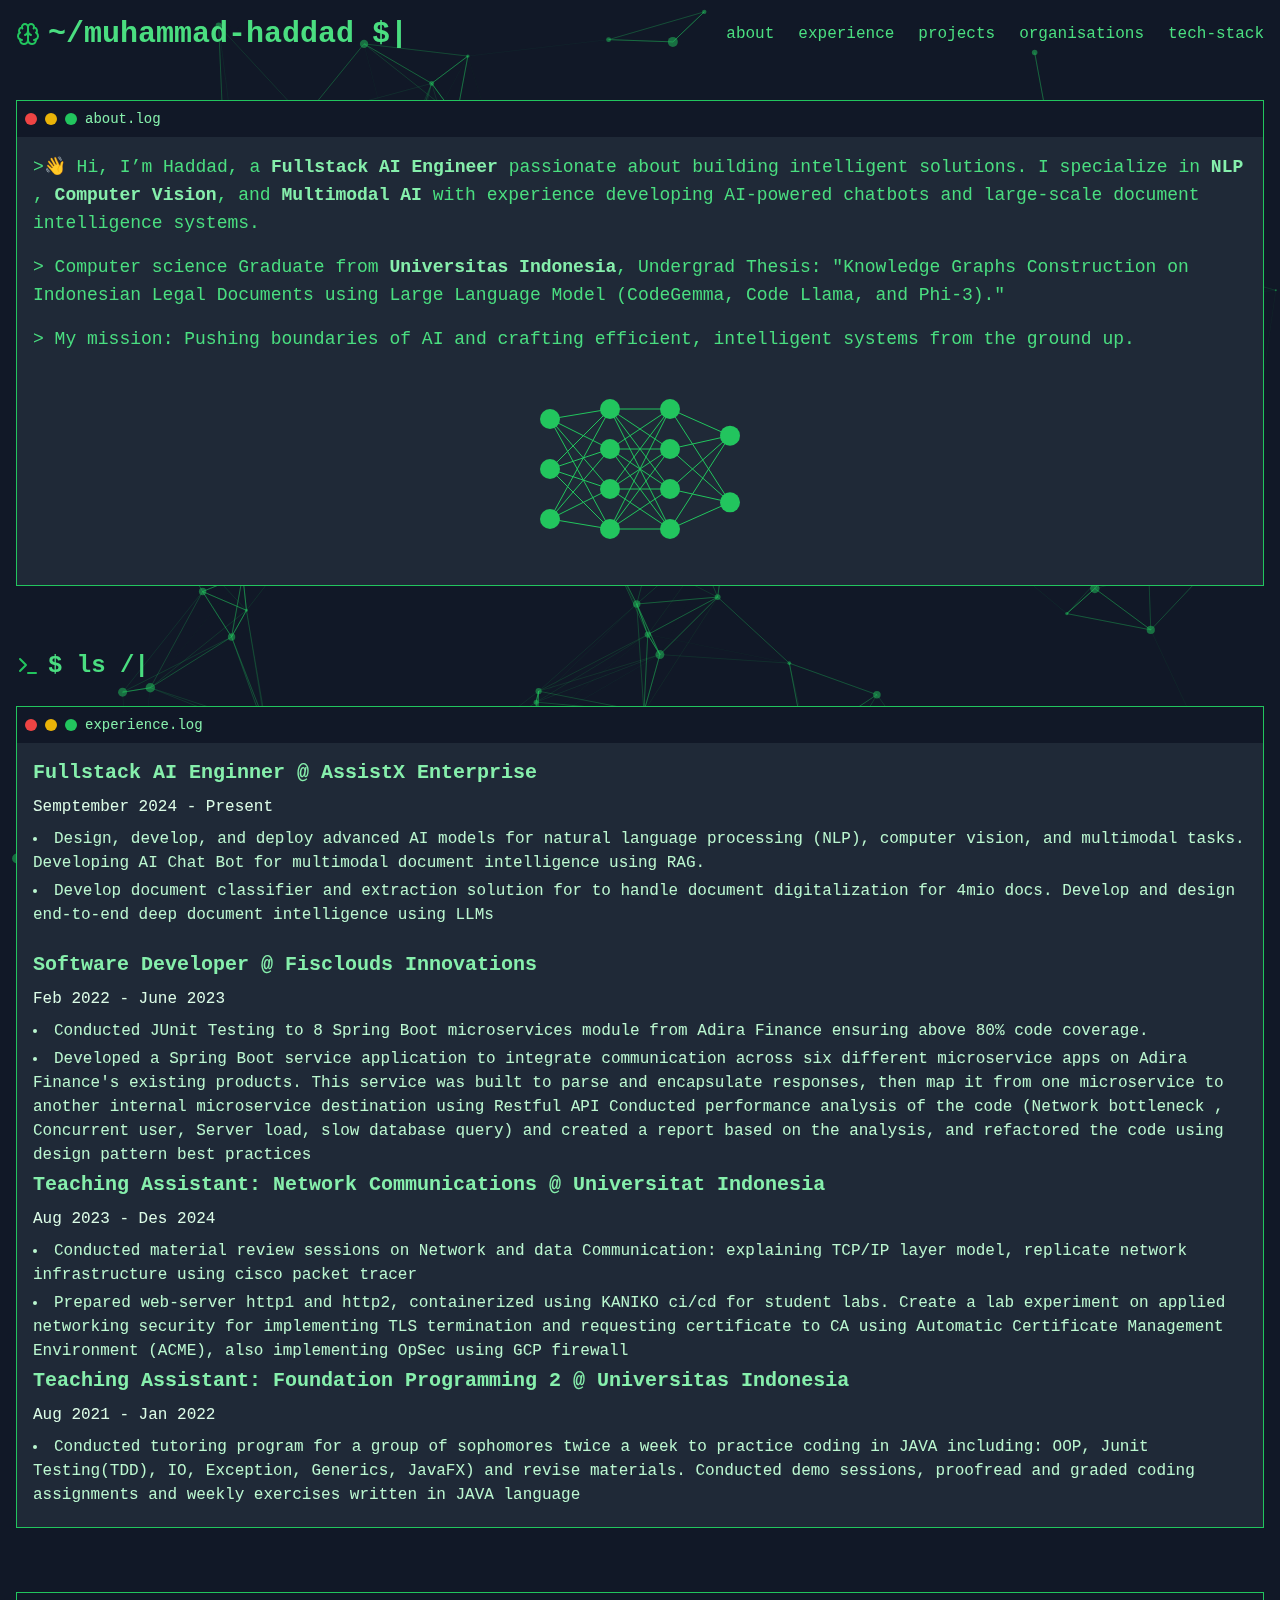
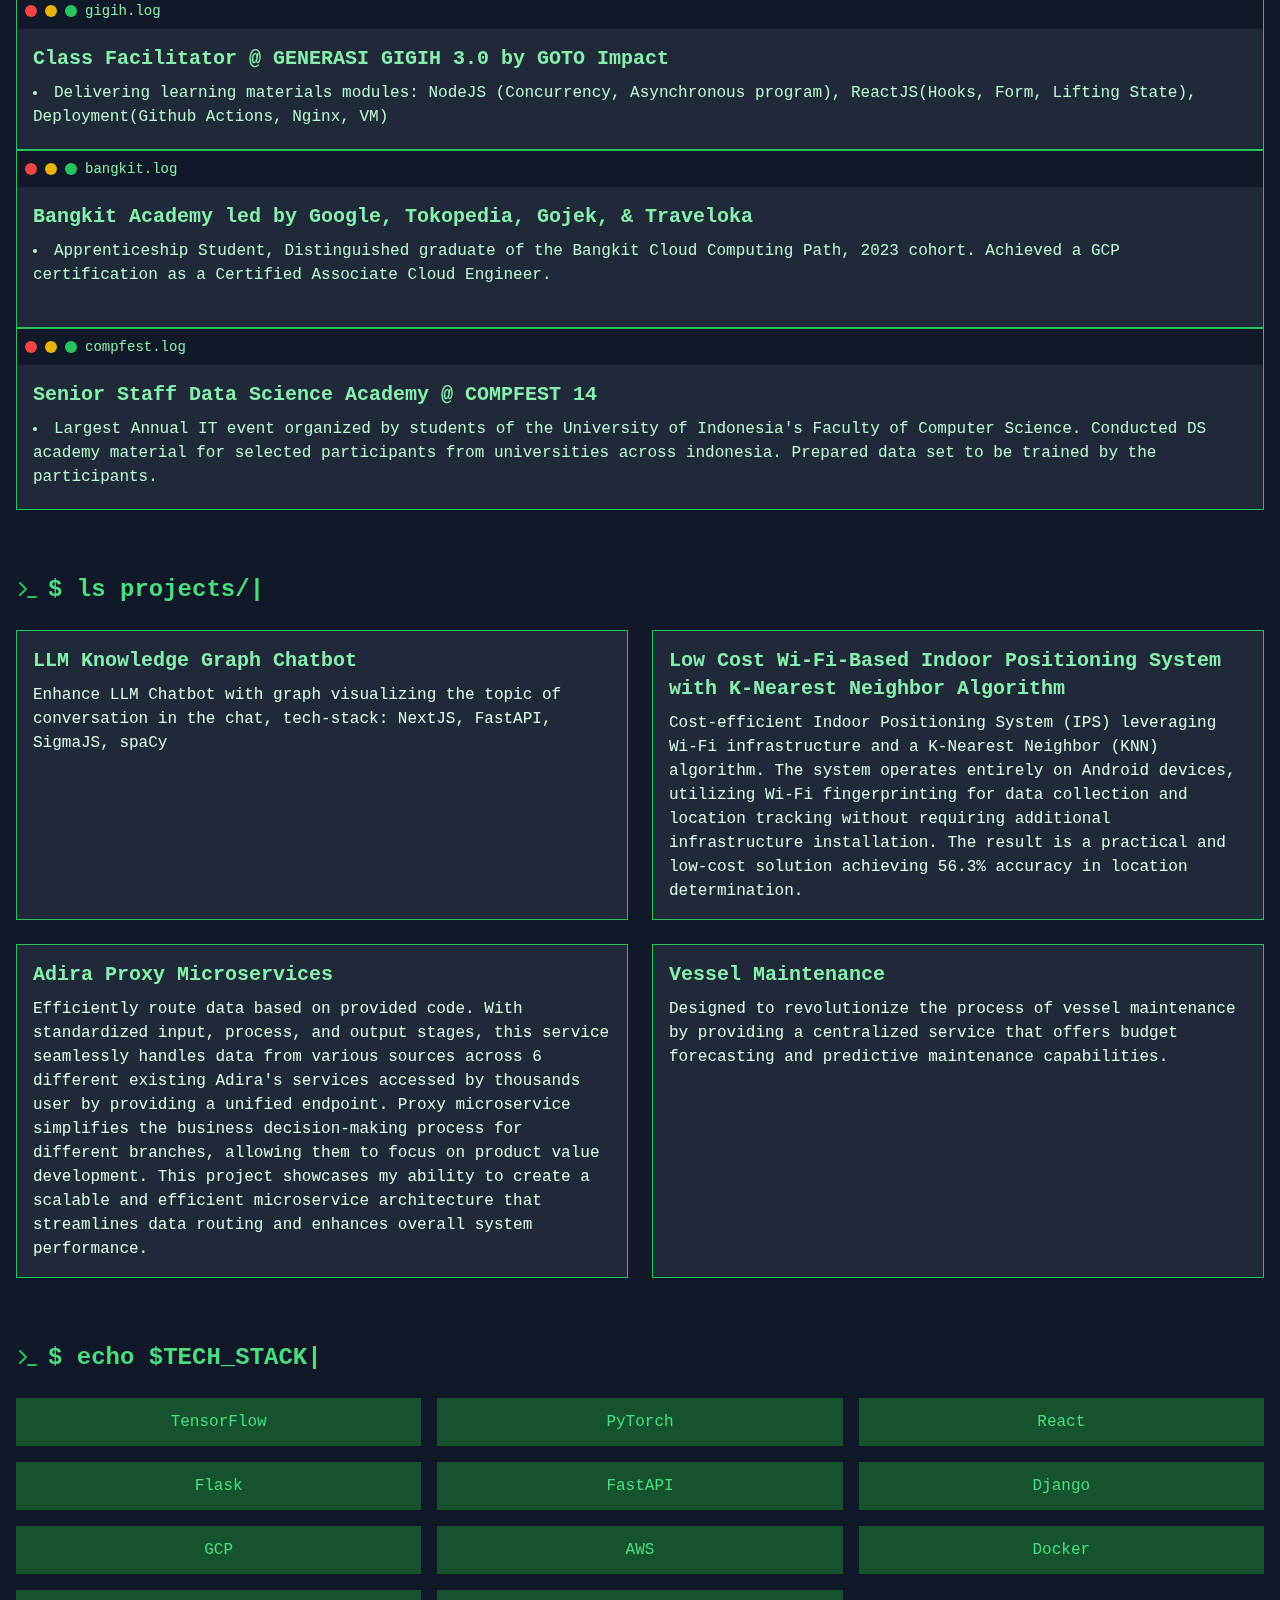
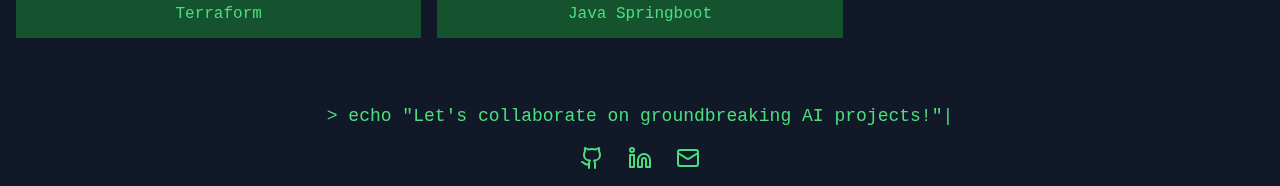
==== commit 9c4c6332: "update changes" ====
--- a/index.html
+++ b/index.html
@@ -1 +1 @@
-<!DOCTYPE html><html lang="en"><head><meta charSet="utf-8"/><meta name="viewport" content="width=device-width, initial-scale=1"/><link rel="preload" href="/_next/static/media/a34f9d1faa5f3315-s.p.woff2" as="font" crossorigin="" type="font/woff2"/><link rel="stylesheet" href="/_next/static/css/7cbe43e92bcc0c04.css" data-precedence="next"/><link rel="preload" as="script" fetchPriority="low" href="/_next/static/chunks/webpack-1b400f1de436fe28.js"/><script src="/_next/static/chunks/fd9d1056-182ecd18cdd342a6.js" async=""></script><script src="/_next/static/chunks/117-c3f4c54d3792b784.js" async=""></script><script src="/_next/static/chunks/main-app-9d9eef0cf7c72c13.js" async=""></script><script src="/_next/static/chunks/546-fd54700546d7ac6c.js" async=""></script><script src="/_next/static/chunks/app/page-0945ba86911803a4.js" async=""></script><title>Retro Portfolio | AI &amp; Low-Level Enthusiast</title><meta name="description" content="A portfolio showcasing AI and low-level programming projects"/><meta name="generator" content="v0.dev"/><meta name="next-size-adjust"/><script src="/_next/static/chunks/polyfills-42372ed130431b0a.js" noModule=""></script></head><body class="__className_d65c78"><main class="min-h-screen bg-gray-900 text-green-400 p-4 font-mono relative overflow-hidden"><div id="tsparticles"><canvas style="width:100%;height:100%"></canvas></div><div class="container mx-auto relative z-10"><header class="flex items-center justify-between mb-12"><h1 class="text-3xl font-bold cursor flex items-center" style="opacity:0"><svg xmlns="http://www.w3.org/2000/svg" width="24" height="24" viewBox="0 0 24 24" fill="none" stroke="currentColor" stroke-width="2" stroke-linecap="round" stroke-linejoin="round" class="lucide lucide-brain mr-2 text-green-500"><path d="M12 5a3 3 0 1 0-5.997.125 4 4 0 0 0-2.526 5.77 4 4 0 0 0 .556 6.588A4 4 0 1 0 12 18Z"></path><path d="M12 5a3 3 0 1 1 5.997.125 4 4 0 0 1 2.526 5.77 4 4 0 0 1-.556 6.588A4 4 0 1 1 12 18Z"></path><path d="M15 13a4.5 4.5 0 0 1-3-4 4.5 4.5 0 0 1-3 4"></path><path d="M17.599 6.5a3 3 0 0 0 .399-1.375"></path><path d="M6.003 5.125A3 3 0 0 0 6.401 6.5"></path><path d="M3.477 10.896a4 4 0 0 1 .585-.396"></path><path d="M19.938 10.5a4 4 0 0 1 .585.396"></path><path d="M6 18a4 4 0 0 1-1.967-.516"></path><path d="M19.967 17.484A4 4 0 0 1 18 18"></path></svg>~/muhammad-haddad<!-- --> <!-- --> $</h1><nav><ul class="flex space-x-6"><li><a class="hover:text-green-300 transition-colors" href="#about">about</a></li><li><a class="hover:text-green-300 transition-colors" href="#experience">experience</a></li><li><a class="hover:text-green-300 transition-colors" href="#projects">projects</a></li><li><a class="hover:text-green-300 transition-colors" href="#organisations">organisations</a></li><li><a class="hover:text-green-300 transition-colors" href="#tech-stack">tech-stack</a></li></ul></nav></header><section id="about" class="mb-16"><div class="border border-green-500 rounded-lg overflow-hidden bg-gray-800" style="opacity:0;transform:translateY(20px)"><div class="bg-gray-900 p-2 flex items-center"><div class="w-3 h-3 rounded-full bg-red-500 mr-2"></div><div class="w-3 h-3 rounded-full bg-yellow-500 mr-2"></div><div class="w-3 h-3 rounded-full bg-green-500 mr-2"></div><span class="text-sm text-green-300">about.log</span></div><div class="p-4"><p class="mb-4 text-lg" style="opacity:0">&gt;<!-- -->👋 Hi, I’m Haddad, a <!-- --> <span class="font-bold text-green-300 inline-block">Fullstack AI Engineer</span> <!-- -->passionate about building intelligent solutions. I specialize in <!-- --> <span class="font-bold text-green-300 inline-block">NLP</span>, <span class="font-bold text-green-300 inline-block">Computer Vision</span>, and <span class="font-bold text-green-300 inline-block">Multimodal AI</span> <!-- -->with experience developing AI-powered chatbots and large-scale document intelligence systems.</p><p class="mb-4 text-lg" style="opacity:0">&gt;<!-- --> Computer science Graduate from <!-- --> <span class="font-bold text-green-300 inline-block" draggable="false" style="-webkit-touch-callout:none;-webkit-user-select:none;user-select:none;touch-action:none">Universitas Indonesia</span>, <!-- -->Undergrad Thesis: &quot;Knowledge Graphs Construction on Indonesian Legal Documents using Large Language Model (CodeGemma, Code Llama, and Phi-3).&quot;</p><p class="mb-4 text-lg" style="opacity:0">&gt;<!-- --> My mission: Pushing boundaries of AI and crafting efficient, intelligent systems from the ground up.</p><canvas width="300" height="200" class="mx-auto mt-4"></canvas></div></div></section><section id="experience" class="mb-16"><h2 class="text-2xl font-bold mb-6 cursor flex items-center"><svg xmlns="http://www.w3.org/2000/svg" width="24" height="24" viewBox="0 0 24 24" fill="none" stroke="currentColor" stroke-width="2" stroke-linecap="round" stroke-linejoin="round" class="lucide lucide-terminal mr-2 text-green-500"><polyline points="4 17 10 11 4 5"></polyline><line x1="12" x2="20" y1="19" y2="19"></line></svg>$ ls /</h2><div class="border border-green-500 rounded-lg overflow-hidden bg-gray-800" style="opacity:0;transform:translateY(20px)"><div class="bg-gray-900 p-2 flex items-center"><div class="w-3 h-3 rounded-full bg-red-500 mr-2"></div><div class="w-3 h-3 rounded-full bg-yellow-500 mr-2"></div><div class="w-3 h-3 rounded-full bg-green-500 mr-2"></div><span class="text-sm text-green-300">experience.log</span></div><div class="p-4"><div class="mb-6"><h3 class="font-bold text-green-300 text-xl mb-2">Fullstack AI Enginner @ AssistX Enterprise</h3><p class="text-green-100 mb-2">Semptember 2024 - Present</p><ul class="list-disc list-inside text-green-200"><li class="mb-1">Design, develop, and deploy advanced AI models for natural language processing (NLP), computer vision, and multimodal tasks. Developing AI Chat Bot for multimodal document intelligence using RAG.</li><li class="mb-1">Develop document classifier and extraction solution for to handle document digitalization for 4mio docs. Develop and design end-to-end deep document intelligence using LLMs</li></ul></div><div><h3 class="font-bold text-green-300 text-xl mb-2">Software Developer @ Fisclouds Innovations</h3><p class="text-green-100 mb-2">Feb 2022 - June 2023 </p><ul class="list-disc list-inside text-green-200"><li class="mb-1">Conducted JUnit Testing to 8 Spring Boot microservices module from Adira Finance ensuring above 80% code coverage.</li><li class="mb-1">Developed a Spring Boot service application to integrate communication across six different microservice apps on Adira Finance&#x27;s existing products. This service was built to parse and encapsulate responses, then map it from one microservice to another internal microservice destination using Restful API Conducted performance analysis of the code (Network bottleneck , Concurrent user, Server load, slow database query) and created a report based on the analysis, and refactored the code using design pattern best practices</li></ul></div><div><h3 class="font-bold text-green-300 text-xl mb-2">Teaching Assistant: Network Communications @ Universitat Indonesia</h3><p class="text-green-100 mb-2">Aug 2023 - Des 2024 </p><ul class="list-disc list-inside text-green-200"><li class="mb-1">Conducted material review sessions on Network and data Communication: explaining TCP/IP layer model, replicate network infrastructure using cisco packet tracer</li><li class="mb-1">Prepared web-server http1 and http2, containerized using KANIKO ci/cd for student labs. Create a lab experiment on applied networking security for implementing TLS termination and requesting certificate to CA using Automatic Certificate Management Environment (ACME), also implementing OpSec using GCP firewall</li></ul></div><div><h3 class="font-bold text-green-300 text-xl mb-2">Teaching Assistant: Foundation Programming 2 @ Universitas Indonesia</h3><p class="text-green-100 mb-2">Aug 2021 - Jan 2022 </p><ul class="list-disc list-inside text-green-200"><li class="mb-1">Conducted tutoring program for a group of sophomores twice a week to practice coding in JAVA including: OOP, Junit Testing(TDD), IO, Exception, Generics, JavaFX) and revise materials. Conducted demo sessions, proofread and graded coding assignments and weekly exercises written in JAVA language</li></ul></div></div></div></section><section id="organisations" class="mb-16"><div class="border border-green-500 rounded-lg overflow-hidden bg-gray-800" style="opacity:0;transform:translateY(20px)"><div class="bg-gray-900 p-2 flex items-center"><div class="w-3 h-3 rounded-full bg-red-500 mr-2"></div><div class="w-3 h-3 rounded-full bg-yellow-500 mr-2"></div><div class="w-3 h-3 rounded-full bg-green-500 mr-2"></div><span class="text-sm text-green-300">gigih.log</span></div><div class="p-4"><div><h3 class="font-bold text-green-300 text-xl mb-2">Class Facilitator @ GENERASI GIGIH 3.0 by GOTO Impact</h3><ul class="list-disc list-inside text-green-200"><li class="mb-1">Delivering learning materials modules: NodeJS (Concurrency, Asynchronous program), ReactJS(Hooks, Form, Lifting State), Deployment(Github Actions, Nginx, VM)</li></ul></div></div></div><div class="border border-green-500 rounded-lg overflow-hidden bg-gray-800" style="opacity:0;transform:translateY(20px)"><div class="bg-gray-900 p-2 flex items-center"><div class="w-3 h-3 rounded-full bg-red-500 mr-2"></div><div class="w-3 h-3 rounded-full bg-yellow-500 mr-2"></div><div class="w-3 h-3 rounded-full bg-green-500 mr-2"></div><span class="text-sm text-green-300">bangkit.log</span></div><div class="p-4"><div class="mb-6"><h3 class="font-bold text-green-300 text-xl mb-2">Bangkit Academy led by Google, Tokopedia, Gojek, &amp; Traveloka</h3><ul class="list-disc list-inside text-green-200"><li class="mb-1">Apprenticeship Student, Distinguished graduate of the Bangkit Cloud Computing Path, 2023 cohort. Achieved a GCP certification as a Certified Associate Cloud Engineer.</li></ul></div></div></div><div class="border border-green-500 rounded-lg overflow-hidden bg-gray-800" style="opacity:0;transform:translateY(20px)"><div class="bg-gray-900 p-2 flex items-center"><div class="w-3 h-3 rounded-full bg-red-500 mr-2"></div><div class="w-3 h-3 rounded-full bg-yellow-500 mr-2"></div><div class="w-3 h-3 rounded-full bg-green-500 mr-2"></div><span class="text-sm text-green-300">compfest.log</span></div><div class="p-4"><div><h3 class="font-bold text-green-300 text-xl mb-2"> Senior Staff Data Science Academy @ COMPFEST 14</h3><ul class="list-disc list-inside text-green-200"><li class="mb-1">Largest Annual IT event organized by students of the University of Indonesia&#x27;s Faculty of Computer Science. Conducted DS academy material for selected participants from universities across indonesia. Prepared data set to be trained by the participants.</li></ul></div></div></div></section><section id="projects" class="mb-16"><h2 class="text-2xl font-bold mb-6 cursor flex items-center"><svg xmlns="http://www.w3.org/2000/svg" width="24" height="24" viewBox="0 0 24 24" fill="none" stroke="currentColor" stroke-width="2" stroke-linecap="round" stroke-linejoin="round" class="lucide lucide-terminal mr-2 text-green-500"><polyline points="4 17 10 11 4 5"></polyline><line x1="12" x2="20" y1="19" y2="19"></line></svg>$ ls projects/</h2><div class="grid grid-cols-1 md:grid-cols-2 gap-6"><div class="border border-green-500 rounded-lg overflow-hidden bg-gray-800 cursor-pointer"><div class="p-4"><h3 class="font-bold text-green-300 text-xl mb-2">LLM Knowledge Graph Chatbot</h3><p class="text-green-100">Enhance LLM Chatbot with graph visualizing the topic of conversation in the chat, tech-stack: NextJS, FastAPI, SigmaJS, spaCy</p></div></div><div class="border border-green-500 rounded-lg overflow-hidden bg-gray-800 cursor-pointer"><div class="p-4"><h3 class="font-bold text-green-300 text-xl mb-2">Low Cost Wi-Fi-Based Indoor Positioning System with K-Nearest Neighbor Algorithm</h3><p class="text-green-100">Cost-efficient Indoor Positioning System (IPS) leveraging Wi-Fi infrastructure and a K-Nearest Neighbor (KNN) algorithm. The system operates entirely on Android devices, utilizing Wi-Fi fingerprinting for data collection and location tracking without requiring additional infrastructure installation. The result is a practical and low-cost solution achieving 56.3% accuracy in location determination.</p></div></div><div class="border border-green-500 rounded-lg overflow-hidden bg-gray-800 cursor-pointer"><div class="p-4"><h3 class="font-bold text-green-300 text-xl mb-2">Adira Proxy Microservices</h3><p class="text-green-100">Efficiently route data based on provided code. With standardized input, process, and output stages, this service seamlessly handles data from various sources across 6 different existing Adira&#x27;s services accessed by thousands user by providing a unified endpoint. Proxy microservice simplifies the business decision-making process for different branches, allowing them to focus on product value development. This project showcases my ability to create a scalable and efficient microservice architecture that streamlines data routing and enhances overall system performance.</p></div></div><div class="border border-green-500 rounded-lg overflow-hidden bg-gray-800 cursor-pointer"><div class="p-4"><h3 class="font-bold text-green-300 text-xl mb-2">Vessel Maintenance</h3><p class="text-green-100">Designed to revolutionize the process of vessel maintenance by providing a centralized service that offers budget forecasting and predictive maintenance capabilities.</p></div></div></div></section><section id="tech-stack" class="mb-16"><h2 class="text-2xl font-bold mb-6 cursor flex items-center"><svg xmlns="http://www.w3.org/2000/svg" width="24" height="24" viewBox="0 0 24 24" fill="none" stroke="currentColor" stroke-width="2" stroke-linecap="round" stroke-linejoin="round" class="lucide lucide-terminal mr-2 text-green-500"><polyline points="4 17 10 11 4 5"></polyline><line x1="12" x2="20" y1="19" y2="19"></line></svg>$ echo $TECH_STACK</h2><ul class="grid grid-cols-2 md:grid-cols-3 gap-4" style="opacity:0"><li class="bg-green-900 p-3 rounded-lg text-center">TensorFlow</li><li class="bg-green-900 p-3 rounded-lg text-center">PyTorch</li><li class="bg-green-900 p-3 rounded-lg text-center">React</li><li class="bg-green-900 p-3 rounded-lg text-center">Flask</li><li class="bg-green-900 p-3 rounded-lg text-center">FastAPI</li><li class="bg-green-900 p-3 rounded-lg text-center">Django</li><li class="bg-green-900 p-3 rounded-lg text-center">GCP</li><li class="bg-green-900 p-3 rounded-lg text-center">AWS</li><li class="bg-green-900 p-3 rounded-lg text-center">Docker</li><li class="bg-green-900 p-3 rounded-lg text-center">Terraform</li><li class="bg-green-900 p-3 rounded-lg text-center">Java Springboot</li></ul></section><footer class="mt-12 text-center"><p class="cursor text-lg mb-4">&gt;<!-- --> echo &quot;Let&#x27;s collaborate on groundbreaking AI projects!&quot;</p><div class="flex justify-center space-x-6"><a href="https://github.com/haddad9" class="hover:text-green-300 transition-colors"><svg xmlns="http://www.w3.org/2000/svg" width="24" height="24" viewBox="0 0 24 24" fill="none" stroke="currentColor" stroke-width="2" stroke-linecap="round" stroke-linejoin="round" class="lucide lucide-github"><path d="M15 22v-4a4.8 4.8 0 0 0-1-3.5c3 0 6-2 6-5.5.08-1.25-.27-2.48-1-3.5.28-1.15.28-2.35 0-3.5 0 0-1 0-3 1.5-2.64-.5-5.36-.5-8 0C6 2 5 2 5 2c-.3 1.15-.3 2.35 0 3.5A5.403 5.403 0 0 0 4 9c0 3.5 3 5.5 6 5.5-.39.49-.68 1.05-.85 1.65-.17.6-.22 1.23-.15 1.85v4"></path><path d="M9 18c-4.51 2-5-2-7-2"></path></svg></a><a href="https://linkedin.com/in/emhaddad" class="hover:text-green-300 transition-colors"><svg xmlns="http://www.w3.org/2000/svg" width="24" height="24" viewBox="0 0 24 24" fill="none" stroke="currentColor" stroke-width="2" stroke-linecap="round" stroke-linejoin="round" class="lucide lucide-linkedin"><path d="M16 8a6 6 0 0 1 6 6v7h-4v-7a2 2 0 0 0-2-2 2 2 0 0 0-2 2v7h-4v-7a6 6 0 0 1 6-6z"></path><rect width="4" height="12" x="2" y="9"></rect><circle cx="4" cy="4" r="2"></circle></svg></a><a href="mailto:emha.haddad@gmail.com" class="hover:text-green-300 transition-colors"><svg xmlns="http://www.w3.org/2000/svg" width="24" height="24" viewBox="0 0 24 24" fill="none" stroke="currentColor" stroke-width="2" stroke-linecap="round" stroke-linejoin="round" class="lucide lucide-mail"><rect width="20" height="16" x="2" y="4" rx="2"></rect><path d="m22 7-8.97 5.7a1.94 1.94 0 0 1-2.06 0L2 7"></path></svg></a></div></footer></div></main><script src="/_next/static/chunks/webpack-1b400f1de436fe28.js" async=""></script><script>(self.__next_f=self.__next_f||[]).push([0]);self.__next_f.push([2,null])</script><script>self.__next_f.push([1,"1:HL[\"/_next/static/media/a34f9d1faa5f3315-s.p.woff2\",\"font\",{\"crossOrigin\":\"\",\"type\":\"font/woff2\"}]\n2:HL[\"/_next/static/css/7cbe43e92bcc0c04.css\",\"style\"]\n"])</script><script>self.__next_f.push([1,"3:I[2846,[],\"\"]\n5:I[9107,[],\"ClientPageRoot\"]\n6:I[7942,[\"546\",\"static/chunks/546-fd54700546d7ac6c.js\",\"931\",\"static/chunks/app/page-0945ba86911803a4.js\"],\"default\",1]\n7:I[4707,[],\"\"]\n8:I[6423,[],\"\"]\na:I[1060,[],\"\"]\nb:[]\n0:[\"$\",\"$L3\",null,{\"buildId\":\"fcidlQ4eByfxjYDnasOrv\",\"assetPrefix\":\"\",\"urlParts\":[\"\",\"\"],\"initialTree\":[\"\",{\"children\":[\"__PAGE__\",{}]},\"$undefined\",\"$undefined\",true],\"initialSeedData\":[\"\",{\"children\":[\"__PAGE__\",{},[[\"$L4\",[\"$\",\"$L5\",null,{\"props\":{\"params\":{},\"searchParams\":{}},\"Component\":\"$6\"}],null],null],null]},[[[[\"$\",\"link\",\"0\",{\"rel\":\"stylesheet\",\"href\":\"/_next/static/css/7cbe43e92bcc0c04.css\",\"precedence\":\"next\",\"crossOrigin\":\"$undefined\"}]],[\"$\",\"html\",null,{\"lang\":\"en\",\"children\":[\"$\",\"body\",null,{\"className\":\"__className_d65c78\",\"children\":[\"$\",\"$L7\",null,{\"parallelRouterKey\":\"children\",\"segmentPath\":[\"children\"],\"error\":\"$undefined\",\"errorStyles\":\"$undefined\",\"errorScripts\":\"$undefined\",\"template\":[\"$\",\"$L8\",null,{}],\"templateStyles\":\"$undefined\",\"templateScripts\":\"$undefined\",\"notFound\":[[\"$\",\"title\",null,{\"children\":\"404: This page could not be found.\"}],[\"$\",\"div\",null,{\"style\":{\"fontFamily\":\"system-ui,\\\"Segoe UI\\\",Roboto,Helvetica,Arial,sans-serif,\\\"Apple Color Emoji\\\",\\\"Segoe UI Emoji\\\"\",\"height\":\"100vh\",\"textAlign\":\"center\",\"display\":\"flex\",\"flexDirection\":\"column\",\"alignItems\":\"center\",\"justifyContent\":\"center\"},\"children\":[\"$\",\"div\",null,{\"children\":[[\"$\",\"style\",null,{\"dangerouslySetInnerHTML\":{\"__html\":\"body{color:#000;background:#fff;margin:0}.next-error-h1{border-right:1px solid rgba(0,0,0,.3)}@media (prefers-color-scheme:dark){body{color:#fff;background:#000}.next-error-h1{border-right:1px solid rgba(255,255,255,.3)}}\"}}],[\"$\",\"h1\",null,{\"className\":\"next-error-h1\",\"style\":{\"display\":\"inline-block\",\"margin\":\"0 20px 0 0\",\"padding\":\"0 23px 0 0\",\"fontSize\":24,\"fontWeight\":500,\"verticalAlign\":\"top\",\"lineHeight\":\"49px\"},\"children\":\"404\"}],[\"$\",\"div\",null,{\"style\":{\"display\":\"inline-block\"},\"children\":[\"$\",\"h2\",null,{\"style\":{\"fontSize\":14,\"fontWeight\":400,\"lineHeight\":\"49px\""])</script><script>self.__next_f.push([1,",\"margin\":0},\"children\":\"This page could not be found.\"}]}]]}]}]],\"notFoundStyles\":[]}]}]}]],null],null],\"couldBeIntercepted\":false,\"initialHead\":[null,\"$L9\"],\"globalErrorComponent\":\"$a\",\"missingSlots\":\"$Wb\"}]\n"])</script><script>self.__next_f.push([1,"9:[[\"$\",\"meta\",\"0\",{\"name\":\"viewport\",\"content\":\"width=device-width, initial-scale=1\"}],[\"$\",\"meta\",\"1\",{\"charSet\":\"utf-8\"}],[\"$\",\"title\",\"2\",{\"children\":\"Retro Portfolio | AI \u0026 Low-Level Enthusiast\"}],[\"$\",\"meta\",\"3\",{\"name\":\"description\",\"content\":\"A portfolio showcasing AI and low-level programming projects\"}],[\"$\",\"meta\",\"4\",{\"name\":\"generator\",\"content\":\"v0.dev\"}],[\"$\",\"meta\",\"5\",{\"name\":\"next-size-adjust\"}]]\n4:null\n"])</script></body></html>+<!DOCTYPE html><html lang="en"><head><meta charSet="utf-8"/><meta name="viewport" content="width=device-width, initial-scale=1"/><link rel="preload" href="/_next/static/media/a34f9d1faa5f3315-s.p.woff2" as="font" crossorigin="" type="font/woff2"/><link rel="stylesheet" href="/_next/static/css/7cbe43e92bcc0c04.css" data-precedence="next"/><link rel="preload" as="script" fetchPriority="low" href="/_next/static/chunks/webpack-1b400f1de436fe28.js"/><script src="/_next/static/chunks/fd9d1056-182ecd18cdd342a6.js" async=""></script><script src="/_next/static/chunks/117-0f80ab26905e9b5f.js" async=""></script><script src="/_next/static/chunks/main-app-9d9eef0cf7c72c13.js" async=""></script><script src="/_next/static/chunks/546-9a83f7e1b71f16d2.js" async=""></script><script src="/_next/static/chunks/app/page-0945ba86911803a4.js" async=""></script><title>Retro Portfolio | AI &amp; Low-Level Enthusiast</title><meta name="description" content="A portfolio showcasing AI and low-level programming projects"/><meta name="generator" content="v0.dev"/><meta name="next-size-adjust"/><script src="/_next/static/chunks/polyfills-42372ed130431b0a.js" noModule=""></script></head><body class="__className_d65c78"><main class="min-h-screen bg-gray-900 text-green-400 p-4 font-mono relative overflow-hidden"><div id="tsparticles"><canvas style="width:100%;height:100%"></canvas></div><div class="container mx-auto relative z-10"><header class="flex items-center justify-between mb-12"><h1 class="text-3xl font-bold cursor flex items-center" style="opacity:0"><svg xmlns="http://www.w3.org/2000/svg" width="24" height="24" viewBox="0 0 24 24" fill="none" stroke="currentColor" stroke-width="2" stroke-linecap="round" stroke-linejoin="round" class="lucide lucide-brain mr-2 text-green-500"><path d="M12 5a3 3 0 1 0-5.997.125 4 4 0 0 0-2.526 5.77 4 4 0 0 0 .556 6.588A4 4 0 1 0 12 18Z"></path><path d="M12 5a3 3 0 1 1 5.997.125 4 4 0 0 1 2.526 5.77 4 4 0 0 1-.556 6.588A4 4 0 1 1 12 18Z"></path><path d="M15 13a4.5 4.5 0 0 1-3-4 4.5 4.5 0 0 1-3 4"></path><path d="M17.599 6.5a3 3 0 0 0 .399-1.375"></path><path d="M6.003 5.125A3 3 0 0 0 6.401 6.5"></path><path d="M3.477 10.896a4 4 0 0 1 .585-.396"></path><path d="M19.938 10.5a4 4 0 0 1 .585.396"></path><path d="M6 18a4 4 0 0 1-1.967-.516"></path><path d="M19.967 17.484A4 4 0 0 1 18 18"></path></svg>~/muhammad-haddad<!-- --> <!-- --> $</h1><nav><ul class="flex space-x-6"><li><a class="hover:text-green-300 transition-colors" href="#about">about</a></li><li><a class="hover:text-green-300 transition-colors" href="#experience">experience</a></li><li><a class="hover:text-green-300 transition-colors" href="#projects">projects</a></li><li><a class="hover:text-green-300 transition-colors" href="#organisations">organisations</a></li><li><a class="hover:text-green-300 transition-colors" href="#tech-stack">tech-stack</a></li></ul></nav></header><section id="about" class="mb-16"><div class="border border-green-500 rounded-lg overflow-hidden bg-gray-800" style="opacity:0;transform:translateY(20px)"><div class="bg-gray-900 p-2 flex items-center"><div class="w-3 h-3 rounded-full bg-red-500 mr-2"></div><div class="w-3 h-3 rounded-full bg-yellow-500 mr-2"></div><div class="w-3 h-3 rounded-full bg-green-500 mr-2"></div><span class="text-sm text-green-300">about.log</span></div><div class="p-4"><p class="mb-4 text-lg" style="opacity:0">&gt;<!-- -->👋 Hi, I’m Haddad, a <!-- --> <span class="font-bold text-green-300 inline-block">Fullstack AI Engineer</span> <!-- -->passionate about building intelligent solutions. I specialize in <!-- --> <span class="font-bold text-green-300 inline-block">NLP</span>, <span class="font-bold text-green-300 inline-block">Computer Vision</span>, and <span class="font-bold text-green-300 inline-block">Multimodal AI</span> <!-- -->with experience developing AI-powered chatbots and large-scale document intelligence systems.</p><p class="mb-4 text-lg" style="opacity:0">&gt;<!-- --> Computer science Graduate from <!-- --> <span class="font-bold text-green-300 inline-block" draggable="false" style="-webkit-touch-callout:none;-webkit-user-select:none;user-select:none;touch-action:none">Universitas Indonesia</span>, <!-- -->Undergrad Thesis: &quot;Knowledge Graphs Construction on Indonesian Legal Documents using Large Language Model (CodeGemma, Code Llama, and Phi-3).&quot;</p><p class="mb-4 text-lg" style="opacity:0">&gt;<!-- --> My mission: Pushing boundaries of AI and crafting efficient, intelligent systems from the ground up.</p><canvas width="300" height="200" class="mx-auto mt-4"></canvas></div></div></section><section id="experience" class="mb-16"><h2 class="text-2xl font-bold mb-6 cursor flex items-center"><svg xmlns="http://www.w3.org/2000/svg" width="24" height="24" viewBox="0 0 24 24" fill="none" stroke="currentColor" stroke-width="2" stroke-linecap="round" stroke-linejoin="round" class="lucide lucide-terminal mr-2 text-green-500"><polyline points="4 17 10 11 4 5"></polyline><line x1="12" x2="20" y1="19" y2="19"></line></svg>$ ls /</h2><div class="border border-green-500 rounded-lg overflow-hidden bg-gray-800" style="opacity:0;transform:translateY(20px)"><div class="bg-gray-900 p-2 flex items-center"><div class="w-3 h-3 rounded-full bg-red-500 mr-2"></div><div class="w-3 h-3 rounded-full bg-yellow-500 mr-2"></div><div class="w-3 h-3 rounded-full bg-green-500 mr-2"></div><span class="text-sm text-green-300">experience.log</span></div><div class="p-4"><div class="mb-6"><h3 class="font-bold text-green-300 text-xl mb-2">Fullstack AI Enginner @ AssistX Enterprise</h3><p class="text-green-100 mb-2">Semptember 2024 - Present</p><ul class="list-disc list-inside text-green-200"><li class="mb-1">Design, develop, and deploy advanced AI models for natural language processing (NLP), computer vision, and multimodal tasks. Developing AI Chat Bot for multimodal document intelligence using RAG.</li><li class="mb-1">Develop document classifier and extraction solution for to handle document digitalization for 4mio docs. Develop and design end-to-end deep document intelligence using LLMs</li></ul></div><div><h3 class="font-bold text-green-300 text-xl mb-2">Software Developer @ Fisclouds Innovations</h3><p class="text-green-100 mb-2">Feb 2022 - June 2023 </p><ul class="list-disc list-inside text-green-200"><li class="mb-1">Conducted JUnit Testing to 8 Spring Boot microservices module from Adira Finance ensuring above 80% code coverage.</li><li class="mb-1">Developed a Spring Boot service application to integrate communication across six different microservice apps on Adira Finance&#x27;s existing products. This service was built to parse and encapsulate responses, then map it from one microservice to another internal microservice destination using Restful API Conducted performance analysis of the code (Network bottleneck , Concurrent user, Server load, slow database query) and created a report based on the analysis, and refactored the code using design pattern best practices</li></ul></div><div><h3 class="font-bold text-green-300 text-xl mb-2">Teaching Assistant: Network Communications @ Universitat Indonesia</h3><p class="text-green-100 mb-2">Aug 2023 - Des 2024 </p><ul class="list-disc list-inside text-green-200"><li class="mb-1">Conducted material review sessions on Network and data Communication: explaining TCP/IP layer model, replicate network infrastructure using cisco packet tracer</li><li class="mb-1">Prepared web-server http1 and http2, containerized using KANIKO ci/cd for student labs. Create a lab experiment on applied networking security for implementing TLS termination and requesting certificate to CA using Automatic Certificate Management Environment (ACME), also implementing OpSec using GCP firewall</li></ul></div><div><h3 class="font-bold text-green-300 text-xl mb-2">Teaching Assistant: Foundation Programming 2 @ Universitas Indonesia</h3><p class="text-green-100 mb-2">Aug 2021 - Jan 2022 </p><ul class="list-disc list-inside text-green-200"><li class="mb-1">Conducted tutoring program for a group of sophomores twice a week to practice coding in JAVA including: OOP, Junit Testing(TDD), IO, Exception, Generics, JavaFX) and revise materials. Conducted demo sessions, proofread and graded coding assignments and weekly exercises written in JAVA language</li></ul></div></div></div></section><section id="organisations" class="mb-16"><div class="border border-green-500 rounded-lg overflow-hidden bg-gray-800" style="opacity:0;transform:translateY(20px)"><div class="bg-gray-900 p-2 flex items-center"><div class="w-3 h-3 rounded-full bg-red-500 mr-2"></div><div class="w-3 h-3 rounded-full bg-yellow-500 mr-2"></div><div class="w-3 h-3 rounded-full bg-green-500 mr-2"></div><span class="text-sm text-green-300">gigih.log</span></div><div class="p-4"><div><h3 class="font-bold text-green-300 text-xl mb-2">Class Facilitator @ GENERASI GIGIH 3.0 by GOTO Impact</h3><ul class="list-disc list-inside text-green-200"><li class="mb-1">Delivering learning materials modules: NodeJS (Concurrency, Asynchronous program), ReactJS(Hooks, Form, Lifting State), Deployment(Github Actions, Nginx, VM)</li></ul></div></div></div><div class="border border-green-500 rounded-lg overflow-hidden bg-gray-800" style="opacity:0;transform:translateY(20px)"><div class="bg-gray-900 p-2 flex items-center"><div class="w-3 h-3 rounded-full bg-red-500 mr-2"></div><div class="w-3 h-3 rounded-full bg-yellow-500 mr-2"></div><div class="w-3 h-3 rounded-full bg-green-500 mr-2"></div><span class="text-sm text-green-300">bangkit.log</span></div><div class="p-4"><div class="mb-6"><h3 class="font-bold text-green-300 text-xl mb-2">Bangkit Academy led by Google, Tokopedia, Gojek, &amp; Traveloka</h3><ul class="list-disc list-inside text-green-200"><li class="mb-1">Apprenticeship Student, Distinguished graduate of the Bangkit Cloud Computing Path, 2023 cohort. Achieved a GCP certification as a Certified Associate Cloud Engineer.</li></ul></div></div></div><div class="border border-green-500 rounded-lg overflow-hidden bg-gray-800" style="opacity:0;transform:translateY(20px)"><div class="bg-gray-900 p-2 flex items-center"><div class="w-3 h-3 rounded-full bg-red-500 mr-2"></div><div class="w-3 h-3 rounded-full bg-yellow-500 mr-2"></div><div class="w-3 h-3 rounded-full bg-green-500 mr-2"></div><span class="text-sm text-green-300">compfest.log</span></div><div class="p-4"><div><h3 class="font-bold text-green-300 text-xl mb-2"> Senior Staff Data Science Academy @ COMPFEST 14</h3><ul class="list-disc list-inside text-green-200"><li class="mb-1">Largest Annual IT event organized by students of the University of Indonesia&#x27;s Faculty of Computer Science. Conducted DS academy material for selected participants from universities across indonesia. Prepared data set to be trained by the participants.</li></ul></div></div></div></section><section id="projects" class="mb-16"><h2 class="text-2xl font-bold mb-6 cursor flex items-center"><svg xmlns="http://www.w3.org/2000/svg" width="24" height="24" viewBox="0 0 24 24" fill="none" stroke="currentColor" stroke-width="2" stroke-linecap="round" stroke-linejoin="round" class="lucide lucide-terminal mr-2 text-green-500"><polyline points="4 17 10 11 4 5"></polyline><line x1="12" x2="20" y1="19" y2="19"></line></svg>$ ls projects/</h2><div class="grid grid-cols-1 md:grid-cols-2 gap-6"><div class="border border-green-500 rounded-lg overflow-hidden bg-gray-800 cursor-pointer"><div class="p-4"><h3 class="font-bold text-green-300 text-xl mb-2">LLM Knowledge Graph Chatbot</h3><p class="text-green-100">Enhance LLM Chatbot with graph visualizing the topic of conversation in the chat, tech-stack: NextJS, FastAPI, SigmaJS, spaCy</p></div></div><div class="border border-green-500 rounded-lg overflow-hidden bg-gray-800 cursor-pointer"><div class="p-4"><h3 class="font-bold text-green-300 text-xl mb-2">Low Cost Wi-Fi-Based Indoor Positioning System with K-Nearest Neighbor Algorithm</h3><p class="text-green-100">Cost-efficient Indoor Positioning System (IPS) leveraging Wi-Fi infrastructure and a K-Nearest Neighbor (KNN) algorithm. The system operates entirely on Android devices, utilizing Wi-Fi fingerprinting for data collection and location tracking without requiring additional infrastructure installation. The result is a practical and low-cost solution achieving 56.3% accuracy in location determination.</p></div></div><div class="border border-green-500 rounded-lg overflow-hidden bg-gray-800 cursor-pointer"><div class="p-4"><h3 class="font-bold text-green-300 text-xl mb-2">Adira Proxy Microservices</h3><p class="text-green-100">Efficiently route data based on provided code. With standardized input, process, and output stages, this service seamlessly handles data from various sources across 6 different existing Adira&#x27;s services accessed by thousands user by providing a unified endpoint. Proxy microservice simplifies the business decision-making process for different branches, allowing them to focus on product value development. This project showcases my ability to create a scalable and efficient microservice architecture that streamlines data routing and enhances overall system performance.</p></div></div><div class="border border-green-500 rounded-lg overflow-hidden bg-gray-800 cursor-pointer"><div class="p-4"><h3 class="font-bold text-green-300 text-xl mb-2">Vessel Maintenance</h3><p class="text-green-100">Designed to revolutionize the process of vessel maintenance by providing a centralized service that offers budget forecasting and predictive maintenance capabilities.</p></div></div></div></section><section id="tech-stack" class="mb-16"><h2 class="text-2xl font-bold mb-6 cursor flex items-center"><svg xmlns="http://www.w3.org/2000/svg" width="24" height="24" viewBox="0 0 24 24" fill="none" stroke="currentColor" stroke-width="2" stroke-linecap="round" stroke-linejoin="round" class="lucide lucide-terminal mr-2 text-green-500"><polyline points="4 17 10 11 4 5"></polyline><line x1="12" x2="20" y1="19" y2="19"></line></svg>$ echo $TECH_STACK</h2><ul class="grid grid-cols-2 md:grid-cols-3 gap-4" style="opacity:0"><li class="bg-green-900 p-3 rounded-lg text-center">TensorFlow</li><li class="bg-green-900 p-3 rounded-lg text-center">PyTorch</li><li class="bg-green-900 p-3 rounded-lg text-center">React</li><li class="bg-green-900 p-3 rounded-lg text-center">Flask</li><li class="bg-green-900 p-3 rounded-lg text-center">FastAPI</li><li class="bg-green-900 p-3 rounded-lg text-center">Django</li><li class="bg-green-900 p-3 rounded-lg text-center">GCP</li><li class="bg-green-900 p-3 rounded-lg text-center">AWS</li><li class="bg-green-900 p-3 rounded-lg text-center">Docker</li><li class="bg-green-900 p-3 rounded-lg text-center">Terraform</li><li class="bg-green-900 p-3 rounded-lg text-center">Java Springboot</li></ul></section><footer class="mt-12 text-center"><p class="cursor text-lg mb-4">&gt;<!-- --> echo &quot;Let&#x27;s collaborate on groundbreaking AI projects!&quot;</p><div class="flex justify-center space-x-6"><a href="https://github.com/haddad9" class="hover:text-green-300 transition-colors"><svg xmlns="http://www.w3.org/2000/svg" width="24" height="24" viewBox="0 0 24 24" fill="none" stroke="currentColor" stroke-width="2" stroke-linecap="round" stroke-linejoin="round" class="lucide lucide-github"><path d="M15 22v-4a4.8 4.8 0 0 0-1-3.5c3 0 6-2 6-5.5.08-1.25-.27-2.48-1-3.5.28-1.15.28-2.35 0-3.5 0 0-1 0-3 1.5-2.64-.5-5.36-.5-8 0C6 2 5 2 5 2c-.3 1.15-.3 2.35 0 3.5A5.403 5.403 0 0 0 4 9c0 3.5 3 5.5 6 5.5-.39.49-.68 1.05-.85 1.65-.17.6-.22 1.23-.15 1.85v4"></path><path d="M9 18c-4.51 2-5-2-7-2"></path></svg></a><a href="https://linkedin.com/in/emhaddad" class="hover:text-green-300 transition-colors"><svg xmlns="http://www.w3.org/2000/svg" width="24" height="24" viewBox="0 0 24 24" fill="none" stroke="currentColor" stroke-width="2" stroke-linecap="round" stroke-linejoin="round" class="lucide lucide-linkedin"><path d="M16 8a6 6 0 0 1 6 6v7h-4v-7a2 2 0 0 0-2-2 2 2 0 0 0-2 2v7h-4v-7a6 6 0 0 1 6-6z"></path><rect width="4" height="12" x="2" y="9"></rect><circle cx="4" cy="4" r="2"></circle></svg></a><a href="mailto:emha.haddad@gmail.com" class="hover:text-green-300 transition-colors"><svg xmlns="http://www.w3.org/2000/svg" width="24" height="24" viewBox="0 0 24 24" fill="none" stroke="currentColor" stroke-width="2" stroke-linecap="round" stroke-linejoin="round" class="lucide lucide-mail"><rect width="20" height="16" x="2" y="4" rx="2"></rect><path d="m22 7-8.97 5.7a1.94 1.94 0 0 1-2.06 0L2 7"></path></svg></a></div></footer></div></main><script src="/_next/static/chunks/webpack-1b400f1de436fe28.js" async=""></script><script>(self.__next_f=self.__next_f||[]).push([0]);self.__next_f.push([2,null])</script><script>self.__next_f.push([1,"1:HL[\"/_next/static/media/a34f9d1faa5f3315-s.p.woff2\",\"font\",{\"crossOrigin\":\"\",\"type\":\"font/woff2\"}]\n2:HL[\"/_next/static/css/7cbe43e92bcc0c04.css\",\"style\"]\n"])</script><script>self.__next_f.push([1,"3:I[2846,[],\"\"]\n5:I[9107,[],\"ClientPageRoot\"]\n6:I[7942,[\"546\",\"static/chunks/546-9a83f7e1b71f16d2.js\",\"931\",\"static/chunks/app/page-0945ba86911803a4.js\"],\"default\",1]\n7:I[4707,[],\"\"]\n8:I[6423,[],\"\"]\na:I[1060,[],\"\"]\nb:[]\n0:[\"$\",\"$L3\",null,{\"buildId\":\"okVUgCoRN4i-FQqkJRDL9\",\"assetPrefix\":\"\",\"urlParts\":[\"\",\"\"],\"initialTree\":[\"\",{\"children\":[\"__PAGE__\",{}]},\"$undefined\",\"$undefined\",true],\"initialSeedData\":[\"\",{\"children\":[\"__PAGE__\",{},[[\"$L4\",[\"$\",\"$L5\",null,{\"props\":{\"params\":{},\"searchParams\":{}},\"Component\":\"$6\"}],null],null],null]},[[[[\"$\",\"link\",\"0\",{\"rel\":\"stylesheet\",\"href\":\"/_next/static/css/7cbe43e92bcc0c04.css\",\"precedence\":\"next\",\"crossOrigin\":\"$undefined\"}]],[\"$\",\"html\",null,{\"lang\":\"en\",\"children\":[\"$\",\"body\",null,{\"className\":\"__className_d65c78\",\"children\":[\"$\",\"$L7\",null,{\"parallelRouterKey\":\"children\",\"segmentPath\":[\"children\"],\"error\":\"$undefined\",\"errorStyles\":\"$undefined\",\"errorScripts\":\"$undefined\",\"template\":[\"$\",\"$L8\",null,{}],\"templateStyles\":\"$undefined\",\"templateScripts\":\"$undefined\",\"notFound\":[[\"$\",\"title\",null,{\"children\":\"404: This page could not be found.\"}],[\"$\",\"div\",null,{\"style\":{\"fontFamily\":\"system-ui,\\\"Segoe UI\\\",Roboto,Helvetica,Arial,sans-serif,\\\"Apple Color Emoji\\\",\\\"Segoe UI Emoji\\\"\",\"height\":\"100vh\",\"textAlign\":\"center\",\"display\":\"flex\",\"flexDirection\":\"column\",\"alignItems\":\"center\",\"justifyContent\":\"center\"},\"children\":[\"$\",\"div\",null,{\"children\":[[\"$\",\"style\",null,{\"dangerouslySetInnerHTML\":{\"__html\":\"body{color:#000;background:#fff;margin:0}.next-error-h1{border-right:1px solid rgba(0,0,0,.3)}@media (prefers-color-scheme:dark){body{color:#fff;background:#000}.next-error-h1{border-right:1px solid rgba(255,255,255,.3)}}\"}}],[\"$\",\"h1\",null,{\"className\":\"next-error-h1\",\"style\":{\"display\":\"inline-block\",\"margin\":\"0 20px 0 0\",\"padding\":\"0 23px 0 0\",\"fontSize\":24,\"fontWeight\":500,\"verticalAlign\":\"top\",\"lineHeight\":\"49px\"},\"children\":\"404\"}],[\"$\",\"div\",null,{\"style\":{\"display\":\"inline-block\"},\"children\":[\"$\",\"h2\",null,{\"style\":{\"fontSize\":14,\"fontWeight\":400,\"lineHeight\":\"49px\""])</script><script>self.__next_f.push([1,",\"margin\":0},\"children\":\"This page could not be found.\"}]}]]}]}]],\"notFoundStyles\":[]}]}]}]],null],null],\"couldBeIntercepted\":false,\"initialHead\":[null,\"$L9\"],\"globalErrorComponent\":\"$a\",\"missingSlots\":\"$Wb\"}]\n"])</script><script>self.__next_f.push([1,"9:[[\"$\",\"meta\",\"0\",{\"name\":\"viewport\",\"content\":\"width=device-width, initial-scale=1\"}],[\"$\",\"meta\",\"1\",{\"charSet\":\"utf-8\"}],[\"$\",\"title\",\"2\",{\"children\":\"Retro Portfolio | AI \u0026 Low-Level Enthusiast\"}],[\"$\",\"meta\",\"3\",{\"name\":\"description\",\"content\":\"A portfolio showcasing AI and low-level programming projects\"}],[\"$\",\"meta\",\"4\",{\"name\":\"generator\",\"content\":\"v0.dev\"}],[\"$\",\"meta\",\"5\",{\"name\":\"next-size-adjust\"}]]\n4:null\n"])</script></body></html>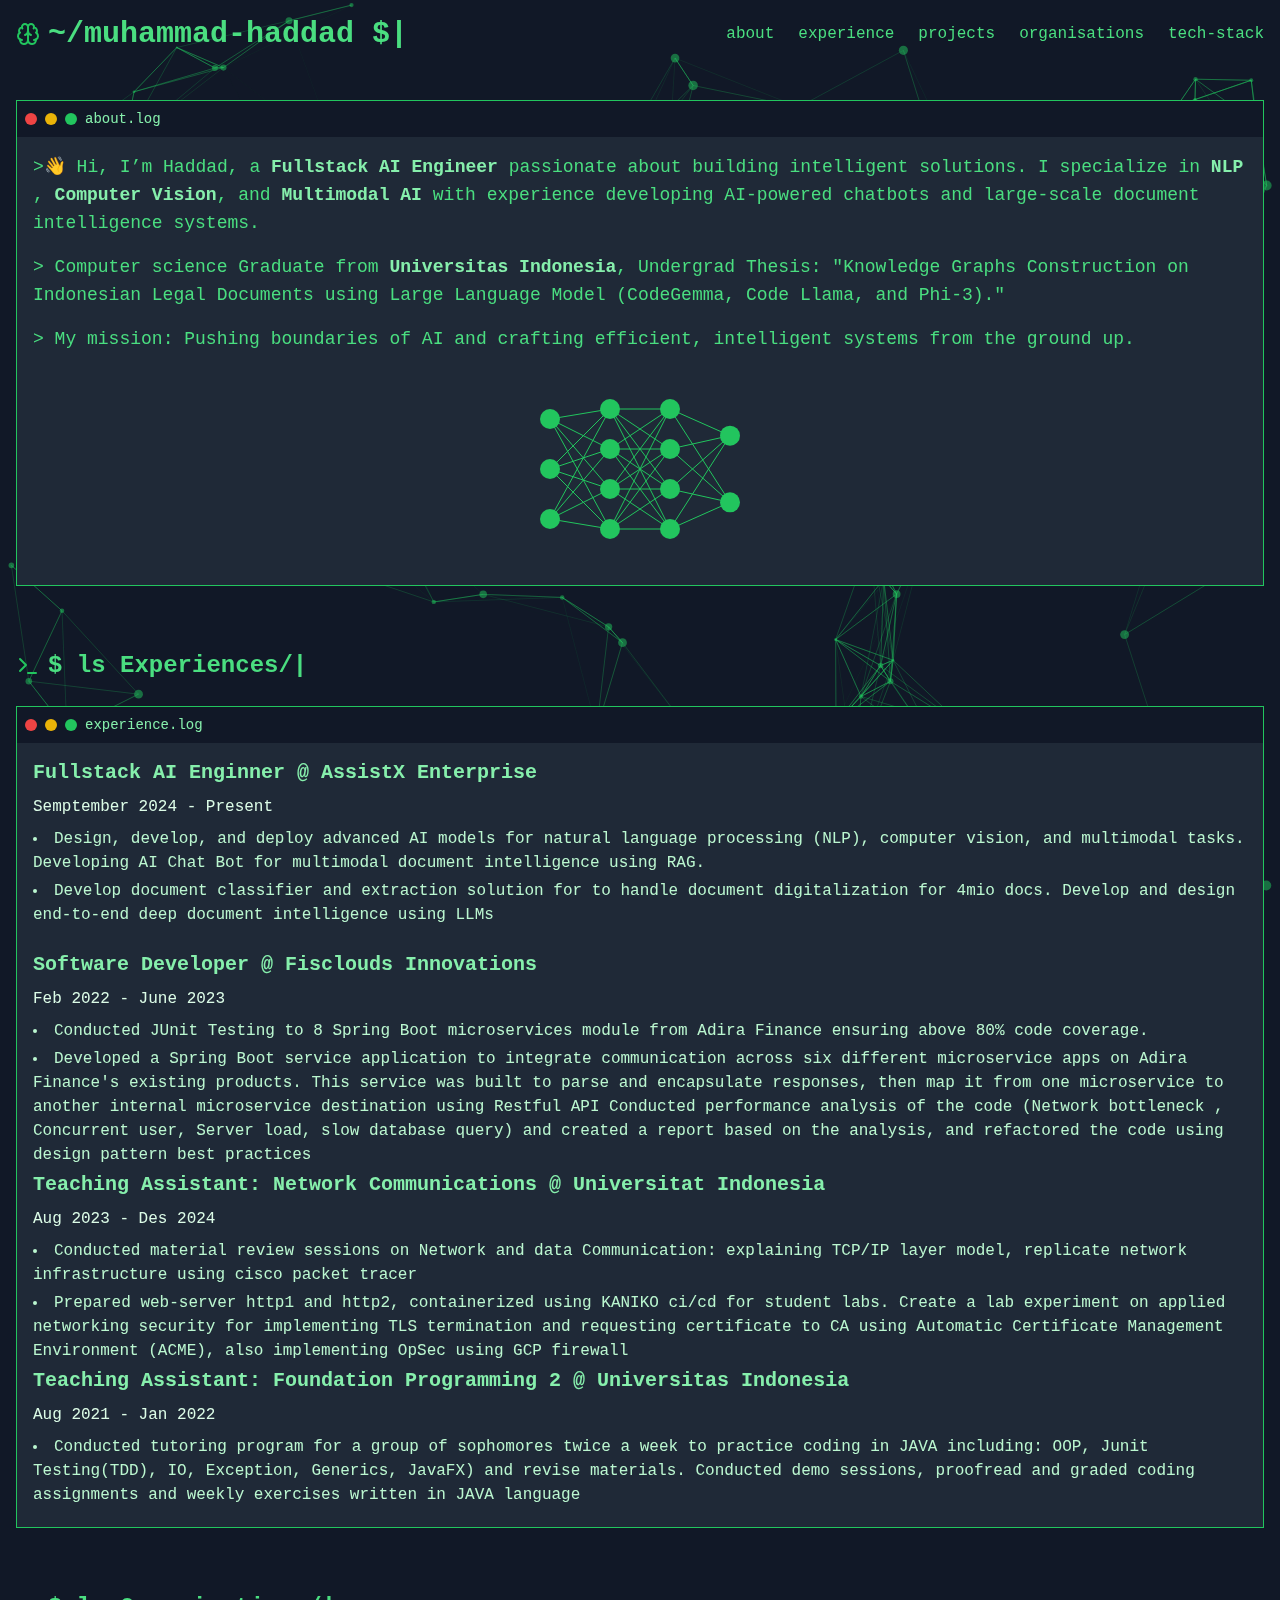
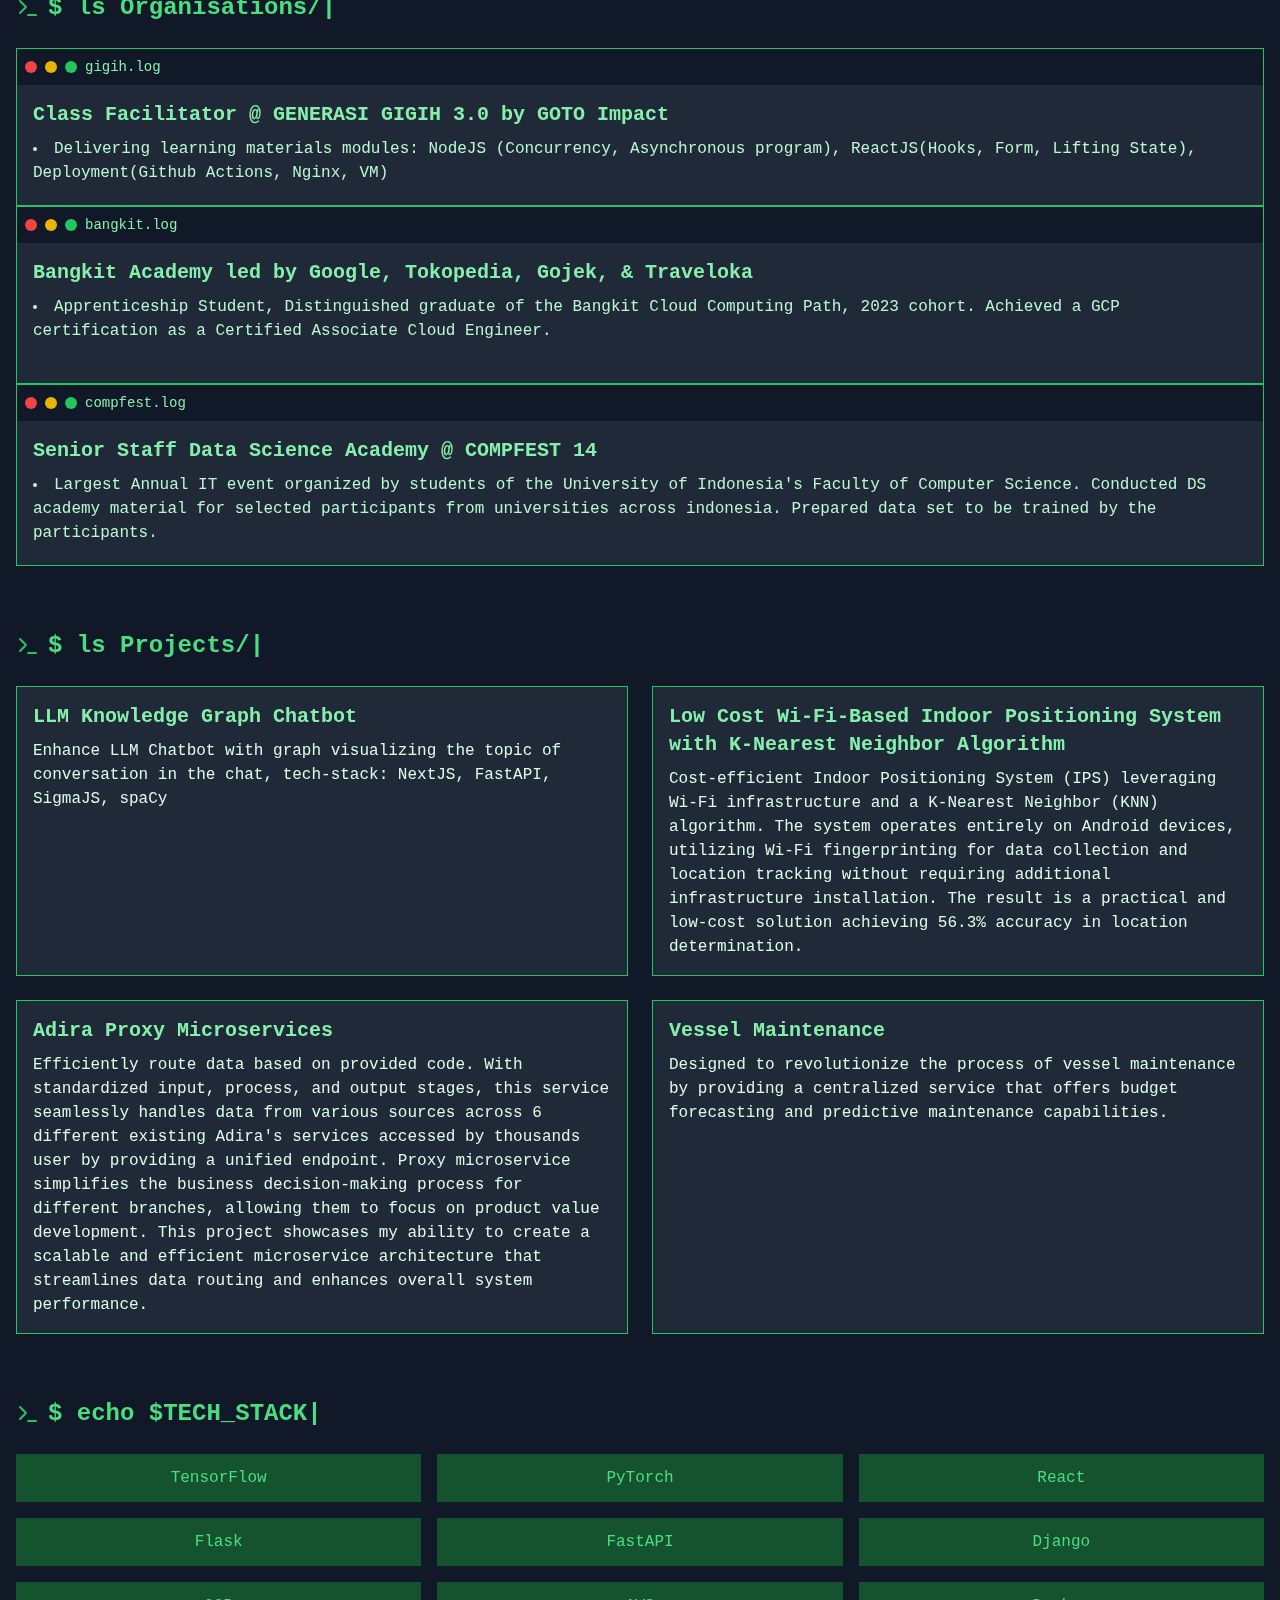
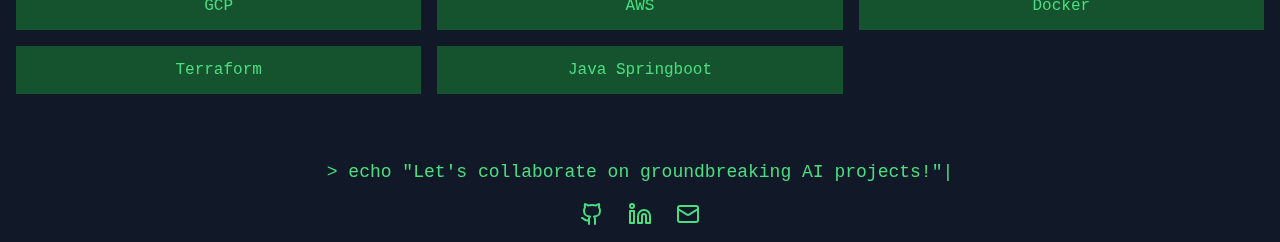
==== commit 56804e10: "update changes" ====
--- a/index.html
+++ b/index.html
@@ -1 +1 @@
-<!DOCTYPE html><html lang="en"><head><meta charSet="utf-8"/><meta name="viewport" content="width=device-width, initial-scale=1"/><link rel="preload" href="/_next/static/media/a34f9d1faa5f3315-s.p.woff2" as="font" crossorigin="" type="font/woff2"/><link rel="stylesheet" href="/_next/static/css/7cbe43e92bcc0c04.css" data-precedence="next"/><link rel="preload" as="script" fetchPriority="low" href="/_next/static/chunks/webpack-1b400f1de436fe28.js"/><script src="/_next/static/chunks/fd9d1056-182ecd18cdd342a6.js" async=""></script><script src="/_next/static/chunks/117-0f80ab26905e9b5f.js" async=""></script><script src="/_next/static/chunks/main-app-9d9eef0cf7c72c13.js" async=""></script><script src="/_next/static/chunks/546-9a83f7e1b71f16d2.js" async=""></script><script src="/_next/static/chunks/app/page-0945ba86911803a4.js" async=""></script><title>Retro Portfolio | AI &amp; Low-Level Enthusiast</title><meta name="description" content="A portfolio showcasing AI and low-level programming projects"/><meta name="generator" content="v0.dev"/><meta name="next-size-adjust"/><script src="/_next/static/chunks/polyfills-42372ed130431b0a.js" noModule=""></script></head><body class="__className_d65c78"><main class="min-h-screen bg-gray-900 text-green-400 p-4 font-mono relative overflow-hidden"><div id="tsparticles"><canvas style="width:100%;height:100%"></canvas></div><div class="container mx-auto relative z-10"><header class="flex items-center justify-between mb-12"><h1 class="text-3xl font-bold cursor flex items-center" style="opacity:0"><svg xmlns="http://www.w3.org/2000/svg" width="24" height="24" viewBox="0 0 24 24" fill="none" stroke="currentColor" stroke-width="2" stroke-linecap="round" stroke-linejoin="round" class="lucide lucide-brain mr-2 text-green-500"><path d="M12 5a3 3 0 1 0-5.997.125 4 4 0 0 0-2.526 5.77 4 4 0 0 0 .556 6.588A4 4 0 1 0 12 18Z"></path><path d="M12 5a3 3 0 1 1 5.997.125 4 4 0 0 1 2.526 5.77 4 4 0 0 1-.556 6.588A4 4 0 1 1 12 18Z"></path><path d="M15 13a4.5 4.5 0 0 1-3-4 4.5 4.5 0 0 1-3 4"></path><path d="M17.599 6.5a3 3 0 0 0 .399-1.375"></path><path d="M6.003 5.125A3 3 0 0 0 6.401 6.5"></path><path d="M3.477 10.896a4 4 0 0 1 .585-.396"></path><path d="M19.938 10.5a4 4 0 0 1 .585.396"></path><path d="M6 18a4 4 0 0 1-1.967-.516"></path><path d="M19.967 17.484A4 4 0 0 1 18 18"></path></svg>~/muhammad-haddad<!-- --> <!-- --> $</h1><nav><ul class="flex space-x-6"><li><a class="hover:text-green-300 transition-colors" href="#about">about</a></li><li><a class="hover:text-green-300 transition-colors" href="#experience">experience</a></li><li><a class="hover:text-green-300 transition-colors" href="#projects">projects</a></li><li><a class="hover:text-green-300 transition-colors" href="#organisations">organisations</a></li><li><a class="hover:text-green-300 transition-colors" href="#tech-stack">tech-stack</a></li></ul></nav></header><section id="about" class="mb-16"><div class="border border-green-500 rounded-lg overflow-hidden bg-gray-800" style="opacity:0;transform:translateY(20px)"><div class="bg-gray-900 p-2 flex items-center"><div class="w-3 h-3 rounded-full bg-red-500 mr-2"></div><div class="w-3 h-3 rounded-full bg-yellow-500 mr-2"></div><div class="w-3 h-3 rounded-full bg-green-500 mr-2"></div><span class="text-sm text-green-300">about.log</span></div><div class="p-4"><p class="mb-4 text-lg" style="opacity:0">&gt;<!-- -->👋 Hi, I’m Haddad, a <!-- --> <span class="font-bold text-green-300 inline-block">Fullstack AI Engineer</span> <!-- -->passionate about building intelligent solutions. I specialize in <!-- --> <span class="font-bold text-green-300 inline-block">NLP</span>, <span class="font-bold text-green-300 inline-block">Computer Vision</span>, and <span class="font-bold text-green-300 inline-block">Multimodal AI</span> <!-- -->with experience developing AI-powered chatbots and large-scale document intelligence systems.</p><p class="mb-4 text-lg" style="opacity:0">&gt;<!-- --> Computer science Graduate from <!-- --> <span class="font-bold text-green-300 inline-block" draggable="false" style="-webkit-touch-callout:none;-webkit-user-select:none;user-select:none;touch-action:none">Universitas Indonesia</span>, <!-- -->Undergrad Thesis: &quot;Knowledge Graphs Construction on Indonesian Legal Documents using Large Language Model (CodeGemma, Code Llama, and Phi-3).&quot;</p><p class="mb-4 text-lg" style="opacity:0">&gt;<!-- --> My mission: Pushing boundaries of AI and crafting efficient, intelligent systems from the ground up.</p><canvas width="300" height="200" class="mx-auto mt-4"></canvas></div></div></section><section id="experience" class="mb-16"><h2 class="text-2xl font-bold mb-6 cursor flex items-center"><svg xmlns="http://www.w3.org/2000/svg" width="24" height="24" viewBox="0 0 24 24" fill="none" stroke="currentColor" stroke-width="2" stroke-linecap="round" stroke-linejoin="round" class="lucide lucide-terminal mr-2 text-green-500"><polyline points="4 17 10 11 4 5"></polyline><line x1="12" x2="20" y1="19" y2="19"></line></svg>$ ls /</h2><div class="border border-green-500 rounded-lg overflow-hidden bg-gray-800" style="opacity:0;transform:translateY(20px)"><div class="bg-gray-900 p-2 flex items-center"><div class="w-3 h-3 rounded-full bg-red-500 mr-2"></div><div class="w-3 h-3 rounded-full bg-yellow-500 mr-2"></div><div class="w-3 h-3 rounded-full bg-green-500 mr-2"></div><span class="text-sm text-green-300">experience.log</span></div><div class="p-4"><div class="mb-6"><h3 class="font-bold text-green-300 text-xl mb-2">Fullstack AI Enginner @ AssistX Enterprise</h3><p class="text-green-100 mb-2">Semptember 2024 - Present</p><ul class="list-disc list-inside text-green-200"><li class="mb-1">Design, develop, and deploy advanced AI models for natural language processing (NLP), computer vision, and multimodal tasks. Developing AI Chat Bot for multimodal document intelligence using RAG.</li><li class="mb-1">Develop document classifier and extraction solution for to handle document digitalization for 4mio docs. Develop and design end-to-end deep document intelligence using LLMs</li></ul></div><div><h3 class="font-bold text-green-300 text-xl mb-2">Software Developer @ Fisclouds Innovations</h3><p class="text-green-100 mb-2">Feb 2022 - June 2023 </p><ul class="list-disc list-inside text-green-200"><li class="mb-1">Conducted JUnit Testing to 8 Spring Boot microservices module from Adira Finance ensuring above 80% code coverage.</li><li class="mb-1">Developed a Spring Boot service application to integrate communication across six different microservice apps on Adira Finance&#x27;s existing products. This service was built to parse and encapsulate responses, then map it from one microservice to another internal microservice destination using Restful API Conducted performance analysis of the code (Network bottleneck , Concurrent user, Server load, slow database query) and created a report based on the analysis, and refactored the code using design pattern best practices</li></ul></div><div><h3 class="font-bold text-green-300 text-xl mb-2">Teaching Assistant: Network Communications @ Universitat Indonesia</h3><p class="text-green-100 mb-2">Aug 2023 - Des 2024 </p><ul class="list-disc list-inside text-green-200"><li class="mb-1">Conducted material review sessions on Network and data Communication: explaining TCP/IP layer model, replicate network infrastructure using cisco packet tracer</li><li class="mb-1">Prepared web-server http1 and http2, containerized using KANIKO ci/cd for student labs. Create a lab experiment on applied networking security for implementing TLS termination and requesting certificate to CA using Automatic Certificate Management Environment (ACME), also implementing OpSec using GCP firewall</li></ul></div><div><h3 class="font-bold text-green-300 text-xl mb-2">Teaching Assistant: Foundation Programming 2 @ Universitas Indonesia</h3><p class="text-green-100 mb-2">Aug 2021 - Jan 2022 </p><ul class="list-disc list-inside text-green-200"><li class="mb-1">Conducted tutoring program for a group of sophomores twice a week to practice coding in JAVA including: OOP, Junit Testing(TDD), IO, Exception, Generics, JavaFX) and revise materials. Conducted demo sessions, proofread and graded coding assignments and weekly exercises written in JAVA language</li></ul></div></div></div></section><section id="organisations" class="mb-16"><div class="border border-green-500 rounded-lg overflow-hidden bg-gray-800" style="opacity:0;transform:translateY(20px)"><div class="bg-gray-900 p-2 flex items-center"><div class="w-3 h-3 rounded-full bg-red-500 mr-2"></div><div class="w-3 h-3 rounded-full bg-yellow-500 mr-2"></div><div class="w-3 h-3 rounded-full bg-green-500 mr-2"></div><span class="text-sm text-green-300">gigih.log</span></div><div class="p-4"><div><h3 class="font-bold text-green-300 text-xl mb-2">Class Facilitator @ GENERASI GIGIH 3.0 by GOTO Impact</h3><ul class="list-disc list-inside text-green-200"><li class="mb-1">Delivering learning materials modules: NodeJS (Concurrency, Asynchronous program), ReactJS(Hooks, Form, Lifting State), Deployment(Github Actions, Nginx, VM)</li></ul></div></div></div><div class="border border-green-500 rounded-lg overflow-hidden bg-gray-800" style="opacity:0;transform:translateY(20px)"><div class="bg-gray-900 p-2 flex items-center"><div class="w-3 h-3 rounded-full bg-red-500 mr-2"></div><div class="w-3 h-3 rounded-full bg-yellow-500 mr-2"></div><div class="w-3 h-3 rounded-full bg-green-500 mr-2"></div><span class="text-sm text-green-300">bangkit.log</span></div><div class="p-4"><div class="mb-6"><h3 class="font-bold text-green-300 text-xl mb-2">Bangkit Academy led by Google, Tokopedia, Gojek, &amp; Traveloka</h3><ul class="list-disc list-inside text-green-200"><li class="mb-1">Apprenticeship Student, Distinguished graduate of the Bangkit Cloud Computing Path, 2023 cohort. Achieved a GCP certification as a Certified Associate Cloud Engineer.</li></ul></div></div></div><div class="border border-green-500 rounded-lg overflow-hidden bg-gray-800" style="opacity:0;transform:translateY(20px)"><div class="bg-gray-900 p-2 flex items-center"><div class="w-3 h-3 rounded-full bg-red-500 mr-2"></div><div class="w-3 h-3 rounded-full bg-yellow-500 mr-2"></div><div class="w-3 h-3 rounded-full bg-green-500 mr-2"></div><span class="text-sm text-green-300">compfest.log</span></div><div class="p-4"><div><h3 class="font-bold text-green-300 text-xl mb-2"> Senior Staff Data Science Academy @ COMPFEST 14</h3><ul class="list-disc list-inside text-green-200"><li class="mb-1">Largest Annual IT event organized by students of the University of Indonesia&#x27;s Faculty of Computer Science. Conducted DS academy material for selected participants from universities across indonesia. Prepared data set to be trained by the participants.</li></ul></div></div></div></section><section id="projects" class="mb-16"><h2 class="text-2xl font-bold mb-6 cursor flex items-center"><svg xmlns="http://www.w3.org/2000/svg" width="24" height="24" viewBox="0 0 24 24" fill="none" stroke="currentColor" stroke-width="2" stroke-linecap="round" stroke-linejoin="round" class="lucide lucide-terminal mr-2 text-green-500"><polyline points="4 17 10 11 4 5"></polyline><line x1="12" x2="20" y1="19" y2="19"></line></svg>$ ls projects/</h2><div class="grid grid-cols-1 md:grid-cols-2 gap-6"><div class="border border-green-500 rounded-lg overflow-hidden bg-gray-800 cursor-pointer"><div class="p-4"><h3 class="font-bold text-green-300 text-xl mb-2">LLM Knowledge Graph Chatbot</h3><p class="text-green-100">Enhance LLM Chatbot with graph visualizing the topic of conversation in the chat, tech-stack: NextJS, FastAPI, SigmaJS, spaCy</p></div></div><div class="border border-green-500 rounded-lg overflow-hidden bg-gray-800 cursor-pointer"><div class="p-4"><h3 class="font-bold text-green-300 text-xl mb-2">Low Cost Wi-Fi-Based Indoor Positioning System with K-Nearest Neighbor Algorithm</h3><p class="text-green-100">Cost-efficient Indoor Positioning System (IPS) leveraging Wi-Fi infrastructure and a K-Nearest Neighbor (KNN) algorithm. The system operates entirely on Android devices, utilizing Wi-Fi fingerprinting for data collection and location tracking without requiring additional infrastructure installation. The result is a practical and low-cost solution achieving 56.3% accuracy in location determination.</p></div></div><div class="border border-green-500 rounded-lg overflow-hidden bg-gray-800 cursor-pointer"><div class="p-4"><h3 class="font-bold text-green-300 text-xl mb-2">Adira Proxy Microservices</h3><p class="text-green-100">Efficiently route data based on provided code. With standardized input, process, and output stages, this service seamlessly handles data from various sources across 6 different existing Adira&#x27;s services accessed by thousands user by providing a unified endpoint. Proxy microservice simplifies the business decision-making process for different branches, allowing them to focus on product value development. This project showcases my ability to create a scalable and efficient microservice architecture that streamlines data routing and enhances overall system performance.</p></div></div><div class="border border-green-500 rounded-lg overflow-hidden bg-gray-800 cursor-pointer"><div class="p-4"><h3 class="font-bold text-green-300 text-xl mb-2">Vessel Maintenance</h3><p class="text-green-100">Designed to revolutionize the process of vessel maintenance by providing a centralized service that offers budget forecasting and predictive maintenance capabilities.</p></div></div></div></section><section id="tech-stack" class="mb-16"><h2 class="text-2xl font-bold mb-6 cursor flex items-center"><svg xmlns="http://www.w3.org/2000/svg" width="24" height="24" viewBox="0 0 24 24" fill="none" stroke="currentColor" stroke-width="2" stroke-linecap="round" stroke-linejoin="round" class="lucide lucide-terminal mr-2 text-green-500"><polyline points="4 17 10 11 4 5"></polyline><line x1="12" x2="20" y1="19" y2="19"></line></svg>$ echo $TECH_STACK</h2><ul class="grid grid-cols-2 md:grid-cols-3 gap-4" style="opacity:0"><li class="bg-green-900 p-3 rounded-lg text-center">TensorFlow</li><li class="bg-green-900 p-3 rounded-lg text-center">PyTorch</li><li class="bg-green-900 p-3 rounded-lg text-center">React</li><li class="bg-green-900 p-3 rounded-lg text-center">Flask</li><li class="bg-green-900 p-3 rounded-lg text-center">FastAPI</li><li class="bg-green-900 p-3 rounded-lg text-center">Django</li><li class="bg-green-900 p-3 rounded-lg text-center">GCP</li><li class="bg-green-900 p-3 rounded-lg text-center">AWS</li><li class="bg-green-900 p-3 rounded-lg text-center">Docker</li><li class="bg-green-900 p-3 rounded-lg text-center">Terraform</li><li class="bg-green-900 p-3 rounded-lg text-center">Java Springboot</li></ul></section><footer class="mt-12 text-center"><p class="cursor text-lg mb-4">&gt;<!-- --> echo &quot;Let&#x27;s collaborate on groundbreaking AI projects!&quot;</p><div class="flex justify-center space-x-6"><a href="https://github.com/haddad9" class="hover:text-green-300 transition-colors"><svg xmlns="http://www.w3.org/2000/svg" width="24" height="24" viewBox="0 0 24 24" fill="none" stroke="currentColor" stroke-width="2" stroke-linecap="round" stroke-linejoin="round" class="lucide lucide-github"><path d="M15 22v-4a4.8 4.8 0 0 0-1-3.5c3 0 6-2 6-5.5.08-1.25-.27-2.48-1-3.5.28-1.15.28-2.35 0-3.5 0 0-1 0-3 1.5-2.64-.5-5.36-.5-8 0C6 2 5 2 5 2c-.3 1.15-.3 2.35 0 3.5A5.403 5.403 0 0 0 4 9c0 3.5 3 5.5 6 5.5-.39.49-.68 1.05-.85 1.65-.17.6-.22 1.23-.15 1.85v4"></path><path d="M9 18c-4.51 2-5-2-7-2"></path></svg></a><a href="https://linkedin.com/in/emhaddad" class="hover:text-green-300 transition-colors"><svg xmlns="http://www.w3.org/2000/svg" width="24" height="24" viewBox="0 0 24 24" fill="none" stroke="currentColor" stroke-width="2" stroke-linecap="round" stroke-linejoin="round" class="lucide lucide-linkedin"><path d="M16 8a6 6 0 0 1 6 6v7h-4v-7a2 2 0 0 0-2-2 2 2 0 0 0-2 2v7h-4v-7a6 6 0 0 1 6-6z"></path><rect width="4" height="12" x="2" y="9"></rect><circle cx="4" cy="4" r="2"></circle></svg></a><a href="mailto:emha.haddad@gmail.com" class="hover:text-green-300 transition-colors"><svg xmlns="http://www.w3.org/2000/svg" width="24" height="24" viewBox="0 0 24 24" fill="none" stroke="currentColor" stroke-width="2" stroke-linecap="round" stroke-linejoin="round" class="lucide lucide-mail"><rect width="20" height="16" x="2" y="4" rx="2"></rect><path d="m22 7-8.97 5.7a1.94 1.94 0 0 1-2.06 0L2 7"></path></svg></a></div></footer></div></main><script src="/_next/static/chunks/webpack-1b400f1de436fe28.js" async=""></script><script>(self.__next_f=self.__next_f||[]).push([0]);self.__next_f.push([2,null])</script><script>self.__next_f.push([1,"1:HL[\"/_next/static/media/a34f9d1faa5f3315-s.p.woff2\",\"font\",{\"crossOrigin\":\"\",\"type\":\"font/woff2\"}]\n2:HL[\"/_next/static/css/7cbe43e92bcc0c04.css\",\"style\"]\n"])</script><script>self.__next_f.push([1,"3:I[2846,[],\"\"]\n5:I[9107,[],\"ClientPageRoot\"]\n6:I[7942,[\"546\",\"static/chunks/546-9a83f7e1b71f16d2.js\",\"931\",\"static/chunks/app/page-0945ba86911803a4.js\"],\"default\",1]\n7:I[4707,[],\"\"]\n8:I[6423,[],\"\"]\na:I[1060,[],\"\"]\nb:[]\n0:[\"$\",\"$L3\",null,{\"buildId\":\"okVUgCoRN4i-FQqkJRDL9\",\"assetPrefix\":\"\",\"urlParts\":[\"\",\"\"],\"initialTree\":[\"\",{\"children\":[\"__PAGE__\",{}]},\"$undefined\",\"$undefined\",true],\"initialSeedData\":[\"\",{\"children\":[\"__PAGE__\",{},[[\"$L4\",[\"$\",\"$L5\",null,{\"props\":{\"params\":{},\"searchParams\":{}},\"Component\":\"$6\"}],null],null],null]},[[[[\"$\",\"link\",\"0\",{\"rel\":\"stylesheet\",\"href\":\"/_next/static/css/7cbe43e92bcc0c04.css\",\"precedence\":\"next\",\"crossOrigin\":\"$undefined\"}]],[\"$\",\"html\",null,{\"lang\":\"en\",\"children\":[\"$\",\"body\",null,{\"className\":\"__className_d65c78\",\"children\":[\"$\",\"$L7\",null,{\"parallelRouterKey\":\"children\",\"segmentPath\":[\"children\"],\"error\":\"$undefined\",\"errorStyles\":\"$undefined\",\"errorScripts\":\"$undefined\",\"template\":[\"$\",\"$L8\",null,{}],\"templateStyles\":\"$undefined\",\"templateScripts\":\"$undefined\",\"notFound\":[[\"$\",\"title\",null,{\"children\":\"404: This page could not be found.\"}],[\"$\",\"div\",null,{\"style\":{\"fontFamily\":\"system-ui,\\\"Segoe UI\\\",Roboto,Helvetica,Arial,sans-serif,\\\"Apple Color Emoji\\\",\\\"Segoe UI Emoji\\\"\",\"height\":\"100vh\",\"textAlign\":\"center\",\"display\":\"flex\",\"flexDirection\":\"column\",\"alignItems\":\"center\",\"justifyContent\":\"center\"},\"children\":[\"$\",\"div\",null,{\"children\":[[\"$\",\"style\",null,{\"dangerouslySetInnerHTML\":{\"__html\":\"body{color:#000;background:#fff;margin:0}.next-error-h1{border-right:1px solid rgba(0,0,0,.3)}@media (prefers-color-scheme:dark){body{color:#fff;background:#000}.next-error-h1{border-right:1px solid rgba(255,255,255,.3)}}\"}}],[\"$\",\"h1\",null,{\"className\":\"next-error-h1\",\"style\":{\"display\":\"inline-block\",\"margin\":\"0 20px 0 0\",\"padding\":\"0 23px 0 0\",\"fontSize\":24,\"fontWeight\":500,\"verticalAlign\":\"top\",\"lineHeight\":\"49px\"},\"children\":\"404\"}],[\"$\",\"div\",null,{\"style\":{\"display\":\"inline-block\"},\"children\":[\"$\",\"h2\",null,{\"style\":{\"fontSize\":14,\"fontWeight\":400,\"lineHeight\":\"49px\""])</script><script>self.__next_f.push([1,",\"margin\":0},\"children\":\"This page could not be found.\"}]}]]}]}]],\"notFoundStyles\":[]}]}]}]],null],null],\"couldBeIntercepted\":false,\"initialHead\":[null,\"$L9\"],\"globalErrorComponent\":\"$a\",\"missingSlots\":\"$Wb\"}]\n"])</script><script>self.__next_f.push([1,"9:[[\"$\",\"meta\",\"0\",{\"name\":\"viewport\",\"content\":\"width=device-width, initial-scale=1\"}],[\"$\",\"meta\",\"1\",{\"charSet\":\"utf-8\"}],[\"$\",\"title\",\"2\",{\"children\":\"Retro Portfolio | AI \u0026 Low-Level Enthusiast\"}],[\"$\",\"meta\",\"3\",{\"name\":\"description\",\"content\":\"A portfolio showcasing AI and low-level programming projects\"}],[\"$\",\"meta\",\"4\",{\"name\":\"generator\",\"content\":\"v0.dev\"}],[\"$\",\"meta\",\"5\",{\"name\":\"next-size-adjust\"}]]\n4:null\n"])</script></body></html>+<!DOCTYPE html><html lang="en"><head><meta charSet="utf-8"/><meta name="viewport" content="width=device-width, initial-scale=1"/><link rel="preload" href="/_next/static/media/a34f9d1faa5f3315-s.p.woff2" as="font" crossorigin="" type="font/woff2"/><link rel="stylesheet" href="/_next/static/css/7cbe43e92bcc0c04.css" data-precedence="next"/><link rel="preload" as="script" fetchPriority="low" href="/_next/static/chunks/webpack-1b400f1de436fe28.js"/><script src="/_next/static/chunks/fd9d1056-182ecd18cdd342a6.js" async=""></script><script src="/_next/static/chunks/117-0f80ab26905e9b5f.js" async=""></script><script src="/_next/static/chunks/main-app-9d9eef0cf7c72c13.js" async=""></script><script src="/_next/static/chunks/546-9a83f7e1b71f16d2.js" async=""></script><script src="/_next/static/chunks/app/page-7216721ce1ca5669.js" async=""></script><title>Retro Portfolio | AI &amp; Low-Level Enthusiast</title><meta name="description" content="A portfolio showcasing AI and low-level programming projects"/><meta name="generator" content="v0.dev"/><meta name="next-size-adjust"/><script src="/_next/static/chunks/polyfills-42372ed130431b0a.js" noModule=""></script></head><body class="__className_d65c78"><main class="min-h-screen bg-gray-900 text-green-400 p-4 font-mono relative overflow-hidden"><div id="tsparticles"><canvas style="width:100%;height:100%"></canvas></div><div class="container mx-auto relative z-10"><header class="flex items-center justify-between mb-12"><h1 class="text-3xl font-bold cursor flex items-center" style="opacity:0"><svg xmlns="http://www.w3.org/2000/svg" width="24" height="24" viewBox="0 0 24 24" fill="none" stroke="currentColor" stroke-width="2" stroke-linecap="round" stroke-linejoin="round" class="lucide lucide-brain mr-2 text-green-500"><path d="M12 5a3 3 0 1 0-5.997.125 4 4 0 0 0-2.526 5.77 4 4 0 0 0 .556 6.588A4 4 0 1 0 12 18Z"></path><path d="M12 5a3 3 0 1 1 5.997.125 4 4 0 0 1 2.526 5.77 4 4 0 0 1-.556 6.588A4 4 0 1 1 12 18Z"></path><path d="M15 13a4.5 4.5 0 0 1-3-4 4.5 4.5 0 0 1-3 4"></path><path d="M17.599 6.5a3 3 0 0 0 .399-1.375"></path><path d="M6.003 5.125A3 3 0 0 0 6.401 6.5"></path><path d="M3.477 10.896a4 4 0 0 1 .585-.396"></path><path d="M19.938 10.5a4 4 0 0 1 .585.396"></path><path d="M6 18a4 4 0 0 1-1.967-.516"></path><path d="M19.967 17.484A4 4 0 0 1 18 18"></path></svg>~/muhammad-haddad<!-- --> <!-- --> $</h1><nav><ul class="flex space-x-6"><li><a class="hover:text-green-300 transition-colors" href="#about">about</a></li><li><a class="hover:text-green-300 transition-colors" href="#experience">experience</a></li><li><a class="hover:text-green-300 transition-colors" href="#projects">projects</a></li><li><a class="hover:text-green-300 transition-colors" href="#organisations">organisations</a></li><li><a class="hover:text-green-300 transition-colors" href="#tech-stack">tech-stack</a></li></ul></nav></header><section id="about" class="mb-16"><div class="border border-green-500 rounded-lg overflow-hidden bg-gray-800" style="opacity:0;transform:translateY(20px)"><div class="bg-gray-900 p-2 flex items-center"><div class="w-3 h-3 rounded-full bg-red-500 mr-2"></div><div class="w-3 h-3 rounded-full bg-yellow-500 mr-2"></div><div class="w-3 h-3 rounded-full bg-green-500 mr-2"></div><span class="text-sm text-green-300">about.log</span></div><div class="p-4"><p class="mb-4 text-lg" style="opacity:0">&gt;<!-- -->👋 Hi, I’m Haddad, a <!-- --> <span class="font-bold text-green-300 inline-block">Fullstack AI Engineer</span> <!-- -->passionate about building intelligent solutions. I specialize in <!-- --> <span class="font-bold text-green-300 inline-block">NLP</span>, <span class="font-bold text-green-300 inline-block">Computer Vision</span>, and <span class="font-bold text-green-300 inline-block">Multimodal AI</span> <!-- -->with experience developing AI-powered chatbots and large-scale document intelligence systems.</p><p class="mb-4 text-lg" style="opacity:0">&gt;<!-- --> Computer science Graduate from <!-- --> <span class="font-bold text-green-300 inline-block" draggable="false" style="-webkit-touch-callout:none;-webkit-user-select:none;user-select:none;touch-action:none">Universitas Indonesia</span>, <!-- -->Undergrad Thesis: &quot;Knowledge Graphs Construction on Indonesian Legal Documents using Large Language Model (CodeGemma, Code Llama, and Phi-3).&quot;</p><p class="mb-4 text-lg" style="opacity:0">&gt;<!-- --> My mission: Pushing boundaries of AI and crafting efficient, intelligent systems from the ground up.</p><canvas width="300" height="200" class="mx-auto mt-4"></canvas></div></div></section><section id="experience" class="mb-16"><h2 class="text-2xl font-bold mb-6 cursor flex items-center"><svg xmlns="http://www.w3.org/2000/svg" width="24" height="24" viewBox="0 0 24 24" fill="none" stroke="currentColor" stroke-width="2" stroke-linecap="round" stroke-linejoin="round" class="lucide lucide-terminal mr-2 text-green-500"><polyline points="4 17 10 11 4 5"></polyline><line x1="12" x2="20" y1="19" y2="19"></line></svg>$ ls Experiences/</h2><div class="border border-green-500 rounded-lg overflow-hidden bg-gray-800" style="opacity:0;transform:translateY(20px)"><div class="bg-gray-900 p-2 flex items-center"><div class="w-3 h-3 rounded-full bg-red-500 mr-2"></div><div class="w-3 h-3 rounded-full bg-yellow-500 mr-2"></div><div class="w-3 h-3 rounded-full bg-green-500 mr-2"></div><span class="text-sm text-green-300">experience.log</span></div><div class="p-4"><div class="mb-6"><h3 class="font-bold text-green-300 text-xl mb-2">Fullstack AI Enginner @ AssistX Enterprise</h3><p class="text-green-100 mb-2">Semptember 2024 - Present</p><ul class="list-disc list-inside text-green-200"><li class="mb-1">Design, develop, and deploy advanced AI models for natural language processing (NLP), computer vision, and multimodal tasks. Developing AI Chat Bot for multimodal document intelligence using RAG.</li><li class="mb-1">Develop document classifier and extraction solution for to handle document digitalization for 4mio docs. Develop and design end-to-end deep document intelligence using LLMs</li></ul></div><div><h3 class="font-bold text-green-300 text-xl mb-2">Software Developer @ Fisclouds Innovations</h3><p class="text-green-100 mb-2">Feb 2022 - June 2023 </p><ul class="list-disc list-inside text-green-200"><li class="mb-1">Conducted JUnit Testing to 8 Spring Boot microservices module from Adira Finance ensuring above 80% code coverage.</li><li class="mb-1">Developed a Spring Boot service application to integrate communication across six different microservice apps on Adira Finance&#x27;s existing products. This service was built to parse and encapsulate responses, then map it from one microservice to another internal microservice destination using Restful API Conducted performance analysis of the code (Network bottleneck , Concurrent user, Server load, slow database query) and created a report based on the analysis, and refactored the code using design pattern best practices</li></ul></div><div><h3 class="font-bold text-green-300 text-xl mb-2">Teaching Assistant: Network Communications @ Universitat Indonesia</h3><p class="text-green-100 mb-2">Aug 2023 - Des 2024 </p><ul class="list-disc list-inside text-green-200"><li class="mb-1">Conducted material review sessions on Network and data Communication: explaining TCP/IP layer model, replicate network infrastructure using cisco packet tracer</li><li class="mb-1">Prepared web-server http1 and http2, containerized using KANIKO ci/cd for student labs. Create a lab experiment on applied networking security for implementing TLS termination and requesting certificate to CA using Automatic Certificate Management Environment (ACME), also implementing OpSec using GCP firewall</li></ul></div><div><h3 class="font-bold text-green-300 text-xl mb-2">Teaching Assistant: Foundation Programming 2 @ Universitas Indonesia</h3><p class="text-green-100 mb-2">Aug 2021 - Jan 2022 </p><ul class="list-disc list-inside text-green-200"><li class="mb-1">Conducted tutoring program for a group of sophomores twice a week to practice coding in JAVA including: OOP, Junit Testing(TDD), IO, Exception, Generics, JavaFX) and revise materials. Conducted demo sessions, proofread and graded coding assignments and weekly exercises written in JAVA language</li></ul></div></div></div></section><section id="organisations" class="mb-16"><h2 class="text-2xl font-bold mb-6 cursor flex items-center"><svg xmlns="http://www.w3.org/2000/svg" width="24" height="24" viewBox="0 0 24 24" fill="none" stroke="currentColor" stroke-width="2" stroke-linecap="round" stroke-linejoin="round" class="lucide lucide-terminal mr-2 text-green-500"><polyline points="4 17 10 11 4 5"></polyline><line x1="12" x2="20" y1="19" y2="19"></line></svg>$ ls Organisations/</h2><div class="border border-green-500 rounded-lg overflow-hidden bg-gray-800" style="opacity:0;transform:translateY(20px)"><div class="bg-gray-900 p-2 flex items-center"><div class="w-3 h-3 rounded-full bg-red-500 mr-2"></div><div class="w-3 h-3 rounded-full bg-yellow-500 mr-2"></div><div class="w-3 h-3 rounded-full bg-green-500 mr-2"></div><span class="text-sm text-green-300">gigih.log</span></div><div class="p-4"><div><h3 class="font-bold text-green-300 text-xl mb-2">Class Facilitator @ GENERASI GIGIH 3.0 by GOTO Impact</h3><ul class="list-disc list-inside text-green-200"><li class="mb-1">Delivering learning materials modules: NodeJS (Concurrency, Asynchronous program), ReactJS(Hooks, Form, Lifting State), Deployment(Github Actions, Nginx, VM)</li></ul></div></div></div><div class="border border-green-500 rounded-lg overflow-hidden bg-gray-800" style="opacity:0;transform:translateY(20px)"><div class="bg-gray-900 p-2 flex items-center"><div class="w-3 h-3 rounded-full bg-red-500 mr-2"></div><div class="w-3 h-3 rounded-full bg-yellow-500 mr-2"></div><div class="w-3 h-3 rounded-full bg-green-500 mr-2"></div><span class="text-sm text-green-300">bangkit.log</span></div><div class="p-4"><div class="mb-6"><h3 class="font-bold text-green-300 text-xl mb-2">Bangkit Academy led by Google, Tokopedia, Gojek, &amp; Traveloka</h3><ul class="list-disc list-inside text-green-200"><li class="mb-1">Apprenticeship Student, Distinguished graduate of the Bangkit Cloud Computing Path, 2023 cohort. Achieved a GCP certification as a Certified Associate Cloud Engineer.</li></ul></div></div></div><div class="border border-green-500 rounded-lg overflow-hidden bg-gray-800" style="opacity:0;transform:translateY(20px)"><div class="bg-gray-900 p-2 flex items-center"><div class="w-3 h-3 rounded-full bg-red-500 mr-2"></div><div class="w-3 h-3 rounded-full bg-yellow-500 mr-2"></div><div class="w-3 h-3 rounded-full bg-green-500 mr-2"></div><span class="text-sm text-green-300">compfest.log</span></div><div class="p-4"><div><h3 class="font-bold text-green-300 text-xl mb-2"> Senior Staff Data Science Academy @ COMPFEST 14</h3><ul class="list-disc list-inside text-green-200"><li class="mb-1">Largest Annual IT event organized by students of the University of Indonesia&#x27;s Faculty of Computer Science. Conducted DS academy material for selected participants from universities across indonesia. Prepared data set to be trained by the participants.</li></ul></div></div></div></section><section id="projects" class="mb-16"><h2 class="text-2xl font-bold mb-6 cursor flex items-center"><svg xmlns="http://www.w3.org/2000/svg" width="24" height="24" viewBox="0 0 24 24" fill="none" stroke="currentColor" stroke-width="2" stroke-linecap="round" stroke-linejoin="round" class="lucide lucide-terminal mr-2 text-green-500"><polyline points="4 17 10 11 4 5"></polyline><line x1="12" x2="20" y1="19" y2="19"></line></svg>$ ls Projects/</h2><div class="grid grid-cols-1 md:grid-cols-2 gap-6"><div class="border border-green-500 rounded-lg overflow-hidden bg-gray-800 cursor-pointer"><div class="p-4"><h3 class="font-bold text-green-300 text-xl mb-2">LLM Knowledge Graph Chatbot</h3><p class="text-green-100">Enhance LLM Chatbot with graph visualizing the topic of conversation in the chat, tech-stack: NextJS, FastAPI, SigmaJS, spaCy</p></div></div><div class="border border-green-500 rounded-lg overflow-hidden bg-gray-800 cursor-pointer"><div class="p-4"><h3 class="font-bold text-green-300 text-xl mb-2">Low Cost Wi-Fi-Based Indoor Positioning System with K-Nearest Neighbor Algorithm</h3><p class="text-green-100">Cost-efficient Indoor Positioning System (IPS) leveraging Wi-Fi infrastructure and a K-Nearest Neighbor (KNN) algorithm. The system operates entirely on Android devices, utilizing Wi-Fi fingerprinting for data collection and location tracking without requiring additional infrastructure installation. The result is a practical and low-cost solution achieving 56.3% accuracy in location determination.</p></div></div><div class="border border-green-500 rounded-lg overflow-hidden bg-gray-800 cursor-pointer"><div class="p-4"><h3 class="font-bold text-green-300 text-xl mb-2">Adira Proxy Microservices</h3><p class="text-green-100">Efficiently route data based on provided code. With standardized input, process, and output stages, this service seamlessly handles data from various sources across 6 different existing Adira&#x27;s services accessed by thousands user by providing a unified endpoint. Proxy microservice simplifies the business decision-making process for different branches, allowing them to focus on product value development. This project showcases my ability to create a scalable and efficient microservice architecture that streamlines data routing and enhances overall system performance.</p></div></div><div class="border border-green-500 rounded-lg overflow-hidden bg-gray-800 cursor-pointer"><div class="p-4"><h3 class="font-bold text-green-300 text-xl mb-2">Vessel Maintenance</h3><p class="text-green-100">Designed to revolutionize the process of vessel maintenance by providing a centralized service that offers budget forecasting and predictive maintenance capabilities.</p></div></div></div></section><section id="tech-stack" class="mb-16"><h2 class="text-2xl font-bold mb-6 cursor flex items-center"><svg xmlns="http://www.w3.org/2000/svg" width="24" height="24" viewBox="0 0 24 24" fill="none" stroke="currentColor" stroke-width="2" stroke-linecap="round" stroke-linejoin="round" class="lucide lucide-terminal mr-2 text-green-500"><polyline points="4 17 10 11 4 5"></polyline><line x1="12" x2="20" y1="19" y2="19"></line></svg>$ echo $TECH_STACK</h2><ul class="grid grid-cols-2 md:grid-cols-3 gap-4" style="opacity:0"><li class="bg-green-900 p-3 rounded-lg text-center">TensorFlow</li><li class="bg-green-900 p-3 rounded-lg text-center">PyTorch</li><li class="bg-green-900 p-3 rounded-lg text-center">React</li><li class="bg-green-900 p-3 rounded-lg text-center">Flask</li><li class="bg-green-900 p-3 rounded-lg text-center">FastAPI</li><li class="bg-green-900 p-3 rounded-lg text-center">Django</li><li class="bg-green-900 p-3 rounded-lg text-center">GCP</li><li class="bg-green-900 p-3 rounded-lg text-center">AWS</li><li class="bg-green-900 p-3 rounded-lg text-center">Docker</li><li class="bg-green-900 p-3 rounded-lg text-center">Terraform</li><li class="bg-green-900 p-3 rounded-lg text-center">Java Springboot</li></ul></section><footer class="mt-12 text-center"><p class="cursor text-lg mb-4">&gt;<!-- --> echo &quot;Let&#x27;s collaborate on groundbreaking AI projects!&quot;</p><div class="flex justify-center space-x-6"><a href="https://github.com/haddad9" class="hover:text-green-300 transition-colors"><svg xmlns="http://www.w3.org/2000/svg" width="24" height="24" viewBox="0 0 24 24" fill="none" stroke="currentColor" stroke-width="2" stroke-linecap="round" stroke-linejoin="round" class="lucide lucide-github"><path d="M15 22v-4a4.8 4.8 0 0 0-1-3.5c3 0 6-2 6-5.5.08-1.25-.27-2.48-1-3.5.28-1.15.28-2.35 0-3.5 0 0-1 0-3 1.5-2.64-.5-5.36-.5-8 0C6 2 5 2 5 2c-.3 1.15-.3 2.35 0 3.5A5.403 5.403 0 0 0 4 9c0 3.5 3 5.5 6 5.5-.39.49-.68 1.05-.85 1.65-.17.6-.22 1.23-.15 1.85v4"></path><path d="M9 18c-4.51 2-5-2-7-2"></path></svg></a><a href="https://linkedin.com/in/emhaddad" class="hover:text-green-300 transition-colors"><svg xmlns="http://www.w3.org/2000/svg" width="24" height="24" viewBox="0 0 24 24" fill="none" stroke="currentColor" stroke-width="2" stroke-linecap="round" stroke-linejoin="round" class="lucide lucide-linkedin"><path d="M16 8a6 6 0 0 1 6 6v7h-4v-7a2 2 0 0 0-2-2 2 2 0 0 0-2 2v7h-4v-7a6 6 0 0 1 6-6z"></path><rect width="4" height="12" x="2" y="9"></rect><circle cx="4" cy="4" r="2"></circle></svg></a><a href="mailto:emha.haddad@gmail.com" class="hover:text-green-300 transition-colors"><svg xmlns="http://www.w3.org/2000/svg" width="24" height="24" viewBox="0 0 24 24" fill="none" stroke="currentColor" stroke-width="2" stroke-linecap="round" stroke-linejoin="round" class="lucide lucide-mail"><rect width="20" height="16" x="2" y="4" rx="2"></rect><path d="m22 7-8.97 5.7a1.94 1.94 0 0 1-2.06 0L2 7"></path></svg></a></div></footer></div></main><script src="/_next/static/chunks/webpack-1b400f1de436fe28.js" async=""></script><script>(self.__next_f=self.__next_f||[]).push([0]);self.__next_f.push([2,null])</script><script>self.__next_f.push([1,"1:HL[\"/_next/static/media/a34f9d1faa5f3315-s.p.woff2\",\"font\",{\"crossOrigin\":\"\",\"type\":\"font/woff2\"}]\n2:HL[\"/_next/static/css/7cbe43e92bcc0c04.css\",\"style\"]\n"])</script><script>self.__next_f.push([1,"3:I[2846,[],\"\"]\n5:I[9107,[],\"ClientPageRoot\"]\n6:I[7942,[\"546\",\"static/chunks/546-9a83f7e1b71f16d2.js\",\"931\",\"static/chunks/app/page-7216721ce1ca5669.js\"],\"default\",1]\n7:I[4707,[],\"\"]\n8:I[6423,[],\"\"]\na:I[1060,[],\"\"]\nb:[]\n0:[\"$\",\"$L3\",null,{\"buildId\":\"WIBXXSPJvjTDNwyObE7DM\",\"assetPrefix\":\"\",\"urlParts\":[\"\",\"\"],\"initialTree\":[\"\",{\"children\":[\"__PAGE__\",{}]},\"$undefined\",\"$undefined\",true],\"initialSeedData\":[\"\",{\"children\":[\"__PAGE__\",{},[[\"$L4\",[\"$\",\"$L5\",null,{\"props\":{\"params\":{},\"searchParams\":{}},\"Component\":\"$6\"}],null],null],null]},[[[[\"$\",\"link\",\"0\",{\"rel\":\"stylesheet\",\"href\":\"/_next/static/css/7cbe43e92bcc0c04.css\",\"precedence\":\"next\",\"crossOrigin\":\"$undefined\"}]],[\"$\",\"html\",null,{\"lang\":\"en\",\"children\":[\"$\",\"body\",null,{\"className\":\"__className_d65c78\",\"children\":[\"$\",\"$L7\",null,{\"parallelRouterKey\":\"children\",\"segmentPath\":[\"children\"],\"error\":\"$undefined\",\"errorStyles\":\"$undefined\",\"errorScripts\":\"$undefined\",\"template\":[\"$\",\"$L8\",null,{}],\"templateStyles\":\"$undefined\",\"templateScripts\":\"$undefined\",\"notFound\":[[\"$\",\"title\",null,{\"children\":\"404: This page could not be found.\"}],[\"$\",\"div\",null,{\"style\":{\"fontFamily\":\"system-ui,\\\"Segoe UI\\\",Roboto,Helvetica,Arial,sans-serif,\\\"Apple Color Emoji\\\",\\\"Segoe UI Emoji\\\"\",\"height\":\"100vh\",\"textAlign\":\"center\",\"display\":\"flex\",\"flexDirection\":\"column\",\"alignItems\":\"center\",\"justifyContent\":\"center\"},\"children\":[\"$\",\"div\",null,{\"children\":[[\"$\",\"style\",null,{\"dangerouslySetInnerHTML\":{\"__html\":\"body{color:#000;background:#fff;margin:0}.next-error-h1{border-right:1px solid rgba(0,0,0,.3)}@media (prefers-color-scheme:dark){body{color:#fff;background:#000}.next-error-h1{border-right:1px solid rgba(255,255,255,.3)}}\"}}],[\"$\",\"h1\",null,{\"className\":\"next-error-h1\",\"style\":{\"display\":\"inline-block\",\"margin\":\"0 20px 0 0\",\"padding\":\"0 23px 0 0\",\"fontSize\":24,\"fontWeight\":500,\"verticalAlign\":\"top\",\"lineHeight\":\"49px\"},\"children\":\"404\"}],[\"$\",\"div\",null,{\"style\":{\"display\":\"inline-block\"},\"children\":[\"$\",\"h2\",null,{\"style\":{\"fontSize\":14,\"fontWeight\":400,\"lineHeight\":\"49px\""])</script><script>self.__next_f.push([1,",\"margin\":0},\"children\":\"This page could not be found.\"}]}]]}]}]],\"notFoundStyles\":[]}]}]}]],null],null],\"couldBeIntercepted\":false,\"initialHead\":[null,\"$L9\"],\"globalErrorComponent\":\"$a\",\"missingSlots\":\"$Wb\"}]\n"])</script><script>self.__next_f.push([1,"9:[[\"$\",\"meta\",\"0\",{\"name\":\"viewport\",\"content\":\"width=device-width, initial-scale=1\"}],[\"$\",\"meta\",\"1\",{\"charSet\":\"utf-8\"}],[\"$\",\"title\",\"2\",{\"children\":\"Retro Portfolio | AI \u0026 Low-Level Enthusiast\"}],[\"$\",\"meta\",\"3\",{\"name\":\"description\",\"content\":\"A portfolio showcasing AI and low-level programming projects\"}],[\"$\",\"meta\",\"4\",{\"name\":\"generator\",\"content\":\"v0.dev\"}],[\"$\",\"meta\",\"5\",{\"name\":\"next-size-adjust\"}]]\n4:null\n"])</script></body></html>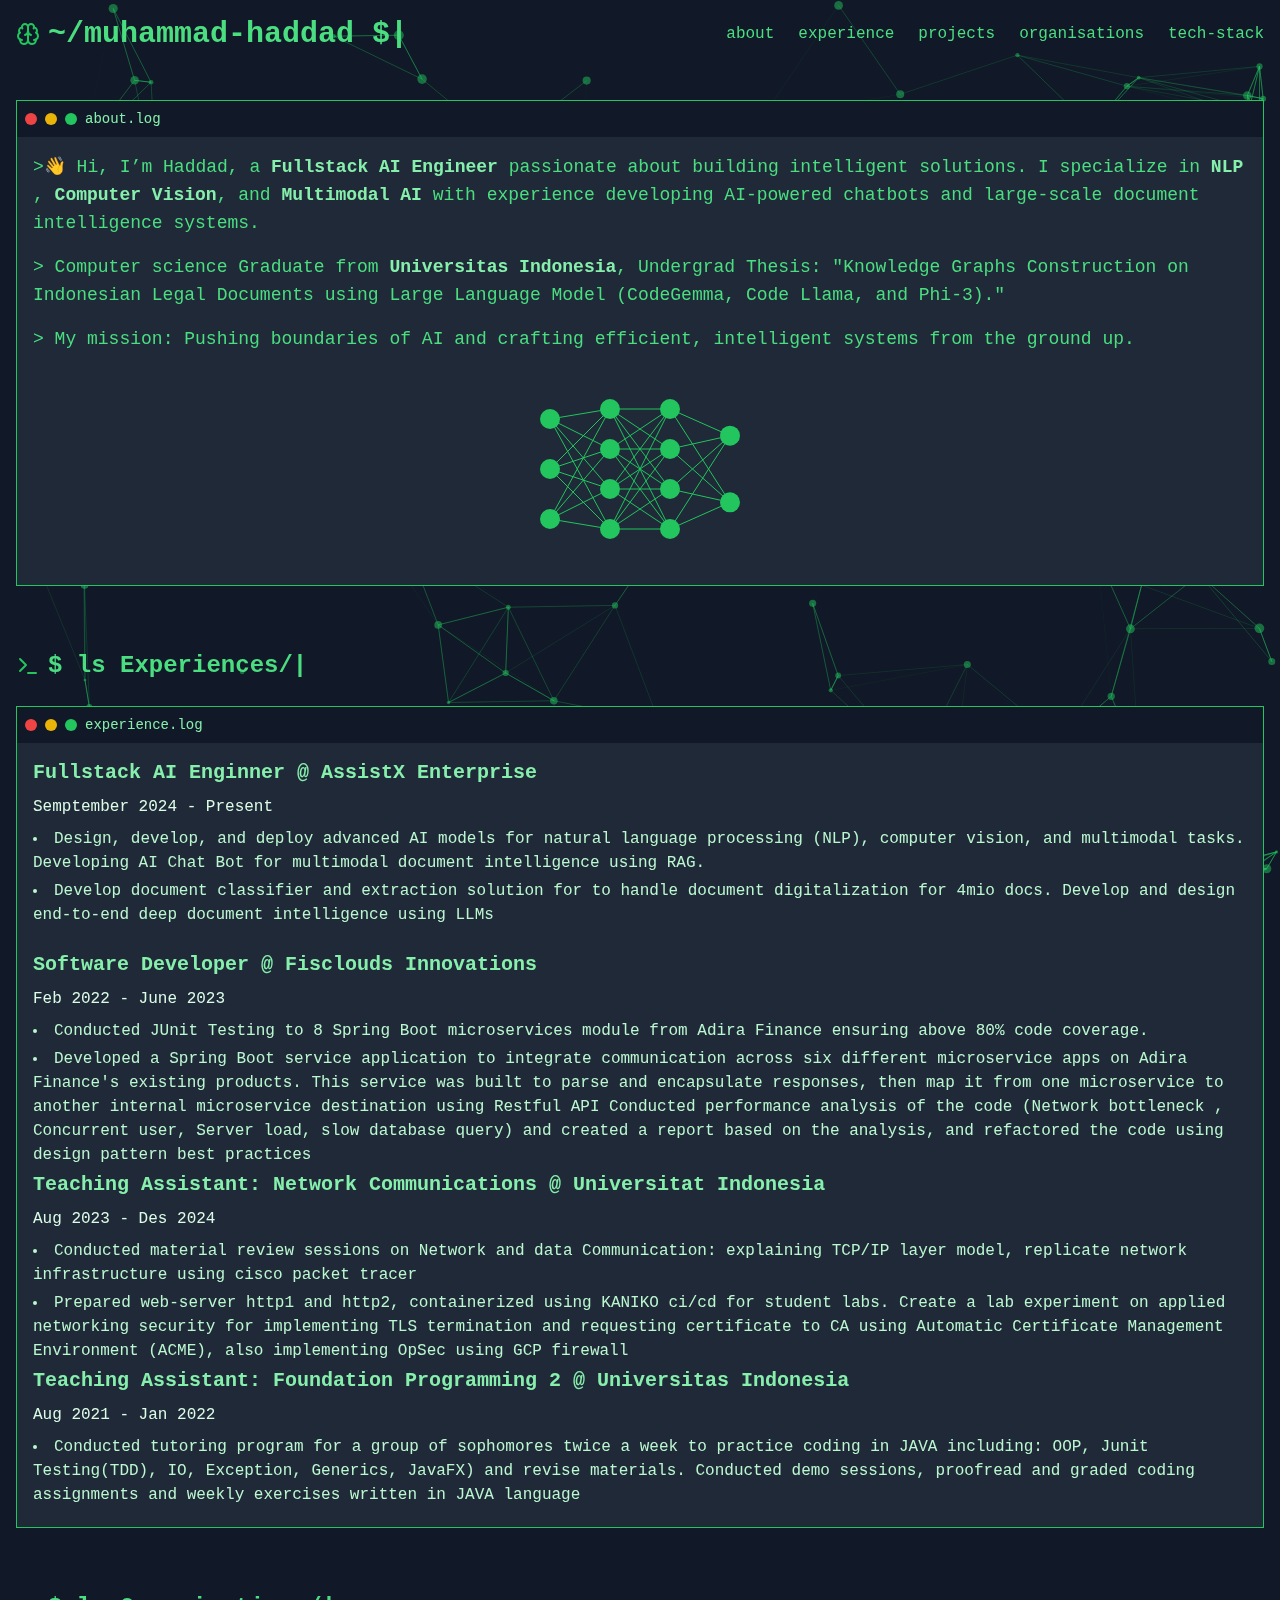
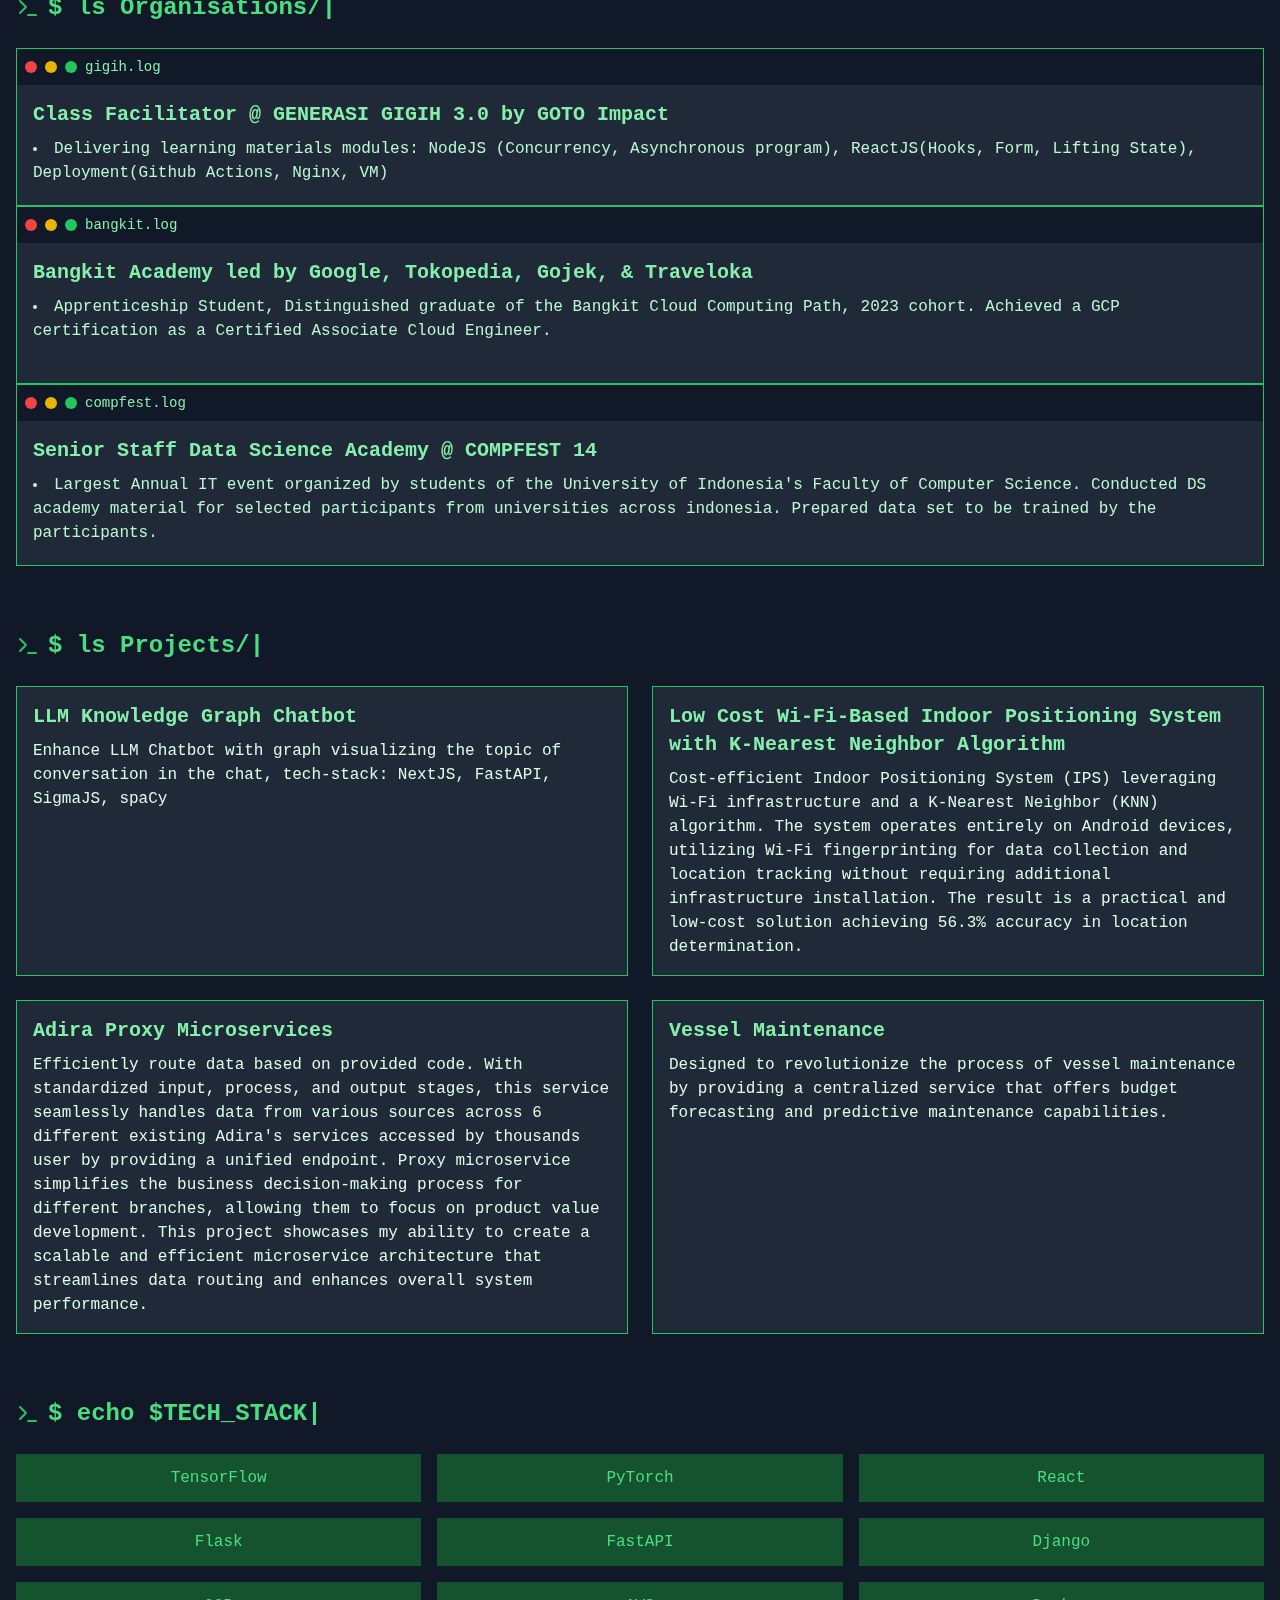
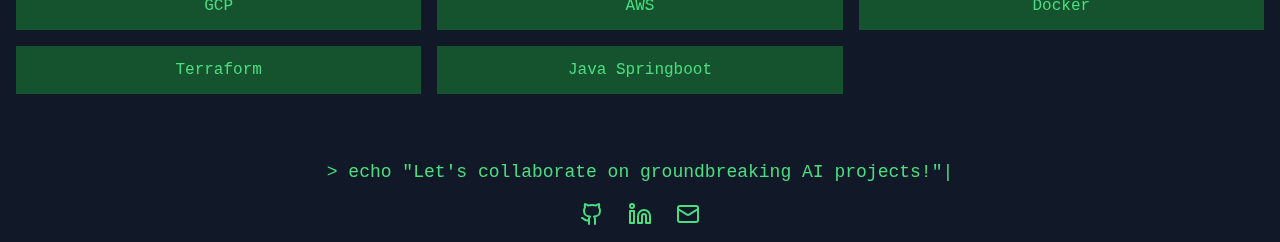
==== commit 31f3904f: "update changes" ====
--- a/index.html
+++ b/index.html
@@ -1 +1 @@
-<!DOCTYPE html><html lang="en"><head><meta charSet="utf-8"/><meta name="viewport" content="width=device-width, initial-scale=1"/><link rel="preload" href="/_next/static/media/a34f9d1faa5f3315-s.p.woff2" as="font" crossorigin="" type="font/woff2"/><link rel="stylesheet" href="/_next/static/css/7cbe43e92bcc0c04.css" data-precedence="next"/><link rel="preload" as="script" fetchPriority="low" href="/_next/static/chunks/webpack-1b400f1de436fe28.js"/><script src="/_next/static/chunks/fd9d1056-182ecd18cdd342a6.js" async=""></script><script src="/_next/static/chunks/117-0f80ab26905e9b5f.js" async=""></script><script src="/_next/static/chunks/main-app-9d9eef0cf7c72c13.js" async=""></script><script src="/_next/static/chunks/546-9a83f7e1b71f16d2.js" async=""></script><script src="/_next/static/chunks/app/page-7216721ce1ca5669.js" async=""></script><title>Retro Portfolio | AI &amp; Low-Level Enthusiast</title><meta name="description" content="A portfolio showcasing AI and low-level programming projects"/><meta name="generator" content="v0.dev"/><meta name="next-size-adjust"/><script src="/_next/static/chunks/polyfills-42372ed130431b0a.js" noModule=""></script></head><body class="__className_d65c78"><main class="min-h-screen bg-gray-900 text-green-400 p-4 font-mono relative overflow-hidden"><div id="tsparticles"><canvas style="width:100%;height:100%"></canvas></div><div class="container mx-auto relative z-10"><header class="flex items-center justify-between mb-12"><h1 class="text-3xl font-bold cursor flex items-center" style="opacity:0"><svg xmlns="http://www.w3.org/2000/svg" width="24" height="24" viewBox="0 0 24 24" fill="none" stroke="currentColor" stroke-width="2" stroke-linecap="round" stroke-linejoin="round" class="lucide lucide-brain mr-2 text-green-500"><path d="M12 5a3 3 0 1 0-5.997.125 4 4 0 0 0-2.526 5.77 4 4 0 0 0 .556 6.588A4 4 0 1 0 12 18Z"></path><path d="M12 5a3 3 0 1 1 5.997.125 4 4 0 0 1 2.526 5.77 4 4 0 0 1-.556 6.588A4 4 0 1 1 12 18Z"></path><path d="M15 13a4.5 4.5 0 0 1-3-4 4.5 4.5 0 0 1-3 4"></path><path d="M17.599 6.5a3 3 0 0 0 .399-1.375"></path><path d="M6.003 5.125A3 3 0 0 0 6.401 6.5"></path><path d="M3.477 10.896a4 4 0 0 1 .585-.396"></path><path d="M19.938 10.5a4 4 0 0 1 .585.396"></path><path d="M6 18a4 4 0 0 1-1.967-.516"></path><path d="M19.967 17.484A4 4 0 0 1 18 18"></path></svg>~/muhammad-haddad<!-- --> <!-- --> $</h1><nav><ul class="flex space-x-6"><li><a class="hover:text-green-300 transition-colors" href="#about">about</a></li><li><a class="hover:text-green-300 transition-colors" href="#experience">experience</a></li><li><a class="hover:text-green-300 transition-colors" href="#projects">projects</a></li><li><a class="hover:text-green-300 transition-colors" href="#organisations">organisations</a></li><li><a class="hover:text-green-300 transition-colors" href="#tech-stack">tech-stack</a></li></ul></nav></header><section id="about" class="mb-16"><div class="border border-green-500 rounded-lg overflow-hidden bg-gray-800" style="opacity:0;transform:translateY(20px)"><div class="bg-gray-900 p-2 flex items-center"><div class="w-3 h-3 rounded-full bg-red-500 mr-2"></div><div class="w-3 h-3 rounded-full bg-yellow-500 mr-2"></div><div class="w-3 h-3 rounded-full bg-green-500 mr-2"></div><span class="text-sm text-green-300">about.log</span></div><div class="p-4"><p class="mb-4 text-lg" style="opacity:0">&gt;<!-- -->👋 Hi, I’m Haddad, a <!-- --> <span class="font-bold text-green-300 inline-block">Fullstack AI Engineer</span> <!-- -->passionate about building intelligent solutions. I specialize in <!-- --> <span class="font-bold text-green-300 inline-block">NLP</span>, <span class="font-bold text-green-300 inline-block">Computer Vision</span>, and <span class="font-bold text-green-300 inline-block">Multimodal AI</span> <!-- -->with experience developing AI-powered chatbots and large-scale document intelligence systems.</p><p class="mb-4 text-lg" style="opacity:0">&gt;<!-- --> Computer science Graduate from <!-- --> <span class="font-bold text-green-300 inline-block" draggable="false" style="-webkit-touch-callout:none;-webkit-user-select:none;user-select:none;touch-action:none">Universitas Indonesia</span>, <!-- -->Undergrad Thesis: &quot;Knowledge Graphs Construction on Indonesian Legal Documents using Large Language Model (CodeGemma, Code Llama, and Phi-3).&quot;</p><p class="mb-4 text-lg" style="opacity:0">&gt;<!-- --> My mission: Pushing boundaries of AI and crafting efficient, intelligent systems from the ground up.</p><canvas width="300" height="200" class="mx-auto mt-4"></canvas></div></div></section><section id="experience" class="mb-16"><h2 class="text-2xl font-bold mb-6 cursor flex items-center"><svg xmlns="http://www.w3.org/2000/svg" width="24" height="24" viewBox="0 0 24 24" fill="none" stroke="currentColor" stroke-width="2" stroke-linecap="round" stroke-linejoin="round" class="lucide lucide-terminal mr-2 text-green-500"><polyline points="4 17 10 11 4 5"></polyline><line x1="12" x2="20" y1="19" y2="19"></line></svg>$ ls Experiences/</h2><div class="border border-green-500 rounded-lg overflow-hidden bg-gray-800" style="opacity:0;transform:translateY(20px)"><div class="bg-gray-900 p-2 flex items-center"><div class="w-3 h-3 rounded-full bg-red-500 mr-2"></div><div class="w-3 h-3 rounded-full bg-yellow-500 mr-2"></div><div class="w-3 h-3 rounded-full bg-green-500 mr-2"></div><span class="text-sm text-green-300">experience.log</span></div><div class="p-4"><div class="mb-6"><h3 class="font-bold text-green-300 text-xl mb-2">Fullstack AI Enginner @ AssistX Enterprise</h3><p class="text-green-100 mb-2">Semptember 2024 - Present</p><ul class="list-disc list-inside text-green-200"><li class="mb-1">Design, develop, and deploy advanced AI models for natural language processing (NLP), computer vision, and multimodal tasks. Developing AI Chat Bot for multimodal document intelligence using RAG.</li><li class="mb-1">Develop document classifier and extraction solution for to handle document digitalization for 4mio docs. Develop and design end-to-end deep document intelligence using LLMs</li></ul></div><div><h3 class="font-bold text-green-300 text-xl mb-2">Software Developer @ Fisclouds Innovations</h3><p class="text-green-100 mb-2">Feb 2022 - June 2023 </p><ul class="list-disc list-inside text-green-200"><li class="mb-1">Conducted JUnit Testing to 8 Spring Boot microservices module from Adira Finance ensuring above 80% code coverage.</li><li class="mb-1">Developed a Spring Boot service application to integrate communication across six different microservice apps on Adira Finance&#x27;s existing products. This service was built to parse and encapsulate responses, then map it from one microservice to another internal microservice destination using Restful API Conducted performance analysis of the code (Network bottleneck , Concurrent user, Server load, slow database query) and created a report based on the analysis, and refactored the code using design pattern best practices</li></ul></div><div><h3 class="font-bold text-green-300 text-xl mb-2">Teaching Assistant: Network Communications @ Universitat Indonesia</h3><p class="text-green-100 mb-2">Aug 2023 - Des 2024 </p><ul class="list-disc list-inside text-green-200"><li class="mb-1">Conducted material review sessions on Network and data Communication: explaining TCP/IP layer model, replicate network infrastructure using cisco packet tracer</li><li class="mb-1">Prepared web-server http1 and http2, containerized using KANIKO ci/cd for student labs. Create a lab experiment on applied networking security for implementing TLS termination and requesting certificate to CA using Automatic Certificate Management Environment (ACME), also implementing OpSec using GCP firewall</li></ul></div><div><h3 class="font-bold text-green-300 text-xl mb-2">Teaching Assistant: Foundation Programming 2 @ Universitas Indonesia</h3><p class="text-green-100 mb-2">Aug 2021 - Jan 2022 </p><ul class="list-disc list-inside text-green-200"><li class="mb-1">Conducted tutoring program for a group of sophomores twice a week to practice coding in JAVA including: OOP, Junit Testing(TDD), IO, Exception, Generics, JavaFX) and revise materials. Conducted demo sessions, proofread and graded coding assignments and weekly exercises written in JAVA language</li></ul></div></div></div></section><section id="organisations" class="mb-16"><h2 class="text-2xl font-bold mb-6 cursor flex items-center"><svg xmlns="http://www.w3.org/2000/svg" width="24" height="24" viewBox="0 0 24 24" fill="none" stroke="currentColor" stroke-width="2" stroke-linecap="round" stroke-linejoin="round" class="lucide lucide-terminal mr-2 text-green-500"><polyline points="4 17 10 11 4 5"></polyline><line x1="12" x2="20" y1="19" y2="19"></line></svg>$ ls Organisations/</h2><div class="border border-green-500 rounded-lg overflow-hidden bg-gray-800" style="opacity:0;transform:translateY(20px)"><div class="bg-gray-900 p-2 flex items-center"><div class="w-3 h-3 rounded-full bg-red-500 mr-2"></div><div class="w-3 h-3 rounded-full bg-yellow-500 mr-2"></div><div class="w-3 h-3 rounded-full bg-green-500 mr-2"></div><span class="text-sm text-green-300">gigih.log</span></div><div class="p-4"><div><h3 class="font-bold text-green-300 text-xl mb-2">Class Facilitator @ GENERASI GIGIH 3.0 by GOTO Impact</h3><ul class="list-disc list-inside text-green-200"><li class="mb-1">Delivering learning materials modules: NodeJS (Concurrency, Asynchronous program), ReactJS(Hooks, Form, Lifting State), Deployment(Github Actions, Nginx, VM)</li></ul></div></div></div><div class="border border-green-500 rounded-lg overflow-hidden bg-gray-800" style="opacity:0;transform:translateY(20px)"><div class="bg-gray-900 p-2 flex items-center"><div class="w-3 h-3 rounded-full bg-red-500 mr-2"></div><div class="w-3 h-3 rounded-full bg-yellow-500 mr-2"></div><div class="w-3 h-3 rounded-full bg-green-500 mr-2"></div><span class="text-sm text-green-300">bangkit.log</span></div><div class="p-4"><div class="mb-6"><h3 class="font-bold text-green-300 text-xl mb-2">Bangkit Academy led by Google, Tokopedia, Gojek, &amp; Traveloka</h3><ul class="list-disc list-inside text-green-200"><li class="mb-1">Apprenticeship Student, Distinguished graduate of the Bangkit Cloud Computing Path, 2023 cohort. Achieved a GCP certification as a Certified Associate Cloud Engineer.</li></ul></div></div></div><div class="border border-green-500 rounded-lg overflow-hidden bg-gray-800" style="opacity:0;transform:translateY(20px)"><div class="bg-gray-900 p-2 flex items-center"><div class="w-3 h-3 rounded-full bg-red-500 mr-2"></div><div class="w-3 h-3 rounded-full bg-yellow-500 mr-2"></div><div class="w-3 h-3 rounded-full bg-green-500 mr-2"></div><span class="text-sm text-green-300">compfest.log</span></div><div class="p-4"><div><h3 class="font-bold text-green-300 text-xl mb-2"> Senior Staff Data Science Academy @ COMPFEST 14</h3><ul class="list-disc list-inside text-green-200"><li class="mb-1">Largest Annual IT event organized by students of the University of Indonesia&#x27;s Faculty of Computer Science. Conducted DS academy material for selected participants from universities across indonesia. Prepared data set to be trained by the participants.</li></ul></div></div></div></section><section id="projects" class="mb-16"><h2 class="text-2xl font-bold mb-6 cursor flex items-center"><svg xmlns="http://www.w3.org/2000/svg" width="24" height="24" viewBox="0 0 24 24" fill="none" stroke="currentColor" stroke-width="2" stroke-linecap="round" stroke-linejoin="round" class="lucide lucide-terminal mr-2 text-green-500"><polyline points="4 17 10 11 4 5"></polyline><line x1="12" x2="20" y1="19" y2="19"></line></svg>$ ls Projects/</h2><div class="grid grid-cols-1 md:grid-cols-2 gap-6"><div class="border border-green-500 rounded-lg overflow-hidden bg-gray-800 cursor-pointer"><div class="p-4"><h3 class="font-bold text-green-300 text-xl mb-2">LLM Knowledge Graph Chatbot</h3><p class="text-green-100">Enhance LLM Chatbot with graph visualizing the topic of conversation in the chat, tech-stack: NextJS, FastAPI, SigmaJS, spaCy</p></div></div><div class="border border-green-500 rounded-lg overflow-hidden bg-gray-800 cursor-pointer"><div class="p-4"><h3 class="font-bold text-green-300 text-xl mb-2">Low Cost Wi-Fi-Based Indoor Positioning System with K-Nearest Neighbor Algorithm</h3><p class="text-green-100">Cost-efficient Indoor Positioning System (IPS) leveraging Wi-Fi infrastructure and a K-Nearest Neighbor (KNN) algorithm. The system operates entirely on Android devices, utilizing Wi-Fi fingerprinting for data collection and location tracking without requiring additional infrastructure installation. The result is a practical and low-cost solution achieving 56.3% accuracy in location determination.</p></div></div><div class="border border-green-500 rounded-lg overflow-hidden bg-gray-800 cursor-pointer"><div class="p-4"><h3 class="font-bold text-green-300 text-xl mb-2">Adira Proxy Microservices</h3><p class="text-green-100">Efficiently route data based on provided code. With standardized input, process, and output stages, this service seamlessly handles data from various sources across 6 different existing Adira&#x27;s services accessed by thousands user by providing a unified endpoint. Proxy microservice simplifies the business decision-making process for different branches, allowing them to focus on product value development. This project showcases my ability to create a scalable and efficient microservice architecture that streamlines data routing and enhances overall system performance.</p></div></div><div class="border border-green-500 rounded-lg overflow-hidden bg-gray-800 cursor-pointer"><div class="p-4"><h3 class="font-bold text-green-300 text-xl mb-2">Vessel Maintenance</h3><p class="text-green-100">Designed to revolutionize the process of vessel maintenance by providing a centralized service that offers budget forecasting and predictive maintenance capabilities.</p></div></div></div></section><section id="tech-stack" class="mb-16"><h2 class="text-2xl font-bold mb-6 cursor flex items-center"><svg xmlns="http://www.w3.org/2000/svg" width="24" height="24" viewBox="0 0 24 24" fill="none" stroke="currentColor" stroke-width="2" stroke-linecap="round" stroke-linejoin="round" class="lucide lucide-terminal mr-2 text-green-500"><polyline points="4 17 10 11 4 5"></polyline><line x1="12" x2="20" y1="19" y2="19"></line></svg>$ echo $TECH_STACK</h2><ul class="grid grid-cols-2 md:grid-cols-3 gap-4" style="opacity:0"><li class="bg-green-900 p-3 rounded-lg text-center">TensorFlow</li><li class="bg-green-900 p-3 rounded-lg text-center">PyTorch</li><li class="bg-green-900 p-3 rounded-lg text-center">React</li><li class="bg-green-900 p-3 rounded-lg text-center">Flask</li><li class="bg-green-900 p-3 rounded-lg text-center">FastAPI</li><li class="bg-green-900 p-3 rounded-lg text-center">Django</li><li class="bg-green-900 p-3 rounded-lg text-center">GCP</li><li class="bg-green-900 p-3 rounded-lg text-center">AWS</li><li class="bg-green-900 p-3 rounded-lg text-center">Docker</li><li class="bg-green-900 p-3 rounded-lg text-center">Terraform</li><li class="bg-green-900 p-3 rounded-lg text-center">Java Springboot</li></ul></section><footer class="mt-12 text-center"><p class="cursor text-lg mb-4">&gt;<!-- --> echo &quot;Let&#x27;s collaborate on groundbreaking AI projects!&quot;</p><div class="flex justify-center space-x-6"><a href="https://github.com/haddad9" class="hover:text-green-300 transition-colors"><svg xmlns="http://www.w3.org/2000/svg" width="24" height="24" viewBox="0 0 24 24" fill="none" stroke="currentColor" stroke-width="2" stroke-linecap="round" stroke-linejoin="round" class="lucide lucide-github"><path d="M15 22v-4a4.8 4.8 0 0 0-1-3.5c3 0 6-2 6-5.5.08-1.25-.27-2.48-1-3.5.28-1.15.28-2.35 0-3.5 0 0-1 0-3 1.5-2.64-.5-5.36-.5-8 0C6 2 5 2 5 2c-.3 1.15-.3 2.35 0 3.5A5.403 5.403 0 0 0 4 9c0 3.5 3 5.5 6 5.5-.39.49-.68 1.05-.85 1.65-.17.6-.22 1.23-.15 1.85v4"></path><path d="M9 18c-4.51 2-5-2-7-2"></path></svg></a><a href="https://linkedin.com/in/emhaddad" class="hover:text-green-300 transition-colors"><svg xmlns="http://www.w3.org/2000/svg" width="24" height="24" viewBox="0 0 24 24" fill="none" stroke="currentColor" stroke-width="2" stroke-linecap="round" stroke-linejoin="round" class="lucide lucide-linkedin"><path d="M16 8a6 6 0 0 1 6 6v7h-4v-7a2 2 0 0 0-2-2 2 2 0 0 0-2 2v7h-4v-7a6 6 0 0 1 6-6z"></path><rect width="4" height="12" x="2" y="9"></rect><circle cx="4" cy="4" r="2"></circle></svg></a><a href="mailto:emha.haddad@gmail.com" class="hover:text-green-300 transition-colors"><svg xmlns="http://www.w3.org/2000/svg" width="24" height="24" viewBox="0 0 24 24" fill="none" stroke="currentColor" stroke-width="2" stroke-linecap="round" stroke-linejoin="round" class="lucide lucide-mail"><rect width="20" height="16" x="2" y="4" rx="2"></rect><path d="m22 7-8.97 5.7a1.94 1.94 0 0 1-2.06 0L2 7"></path></svg></a></div></footer></div></main><script src="/_next/static/chunks/webpack-1b400f1de436fe28.js" async=""></script><script>(self.__next_f=self.__next_f||[]).push([0]);self.__next_f.push([2,null])</script><script>self.__next_f.push([1,"1:HL[\"/_next/static/media/a34f9d1faa5f3315-s.p.woff2\",\"font\",{\"crossOrigin\":\"\",\"type\":\"font/woff2\"}]\n2:HL[\"/_next/static/css/7cbe43e92bcc0c04.css\",\"style\"]\n"])</script><script>self.__next_f.push([1,"3:I[2846,[],\"\"]\n5:I[9107,[],\"ClientPageRoot\"]\n6:I[7942,[\"546\",\"static/chunks/546-9a83f7e1b71f16d2.js\",\"931\",\"static/chunks/app/page-7216721ce1ca5669.js\"],\"default\",1]\n7:I[4707,[],\"\"]\n8:I[6423,[],\"\"]\na:I[1060,[],\"\"]\nb:[]\n0:[\"$\",\"$L3\",null,{\"buildId\":\"WIBXXSPJvjTDNwyObE7DM\",\"assetPrefix\":\"\",\"urlParts\":[\"\",\"\"],\"initialTree\":[\"\",{\"children\":[\"__PAGE__\",{}]},\"$undefined\",\"$undefined\",true],\"initialSeedData\":[\"\",{\"children\":[\"__PAGE__\",{},[[\"$L4\",[\"$\",\"$L5\",null,{\"props\":{\"params\":{},\"searchParams\":{}},\"Component\":\"$6\"}],null],null],null]},[[[[\"$\",\"link\",\"0\",{\"rel\":\"stylesheet\",\"href\":\"/_next/static/css/7cbe43e92bcc0c04.css\",\"precedence\":\"next\",\"crossOrigin\":\"$undefined\"}]],[\"$\",\"html\",null,{\"lang\":\"en\",\"children\":[\"$\",\"body\",null,{\"className\":\"__className_d65c78\",\"children\":[\"$\",\"$L7\",null,{\"parallelRouterKey\":\"children\",\"segmentPath\":[\"children\"],\"error\":\"$undefined\",\"errorStyles\":\"$undefined\",\"errorScripts\":\"$undefined\",\"template\":[\"$\",\"$L8\",null,{}],\"templateStyles\":\"$undefined\",\"templateScripts\":\"$undefined\",\"notFound\":[[\"$\",\"title\",null,{\"children\":\"404: This page could not be found.\"}],[\"$\",\"div\",null,{\"style\":{\"fontFamily\":\"system-ui,\\\"Segoe UI\\\",Roboto,Helvetica,Arial,sans-serif,\\\"Apple Color Emoji\\\",\\\"Segoe UI Emoji\\\"\",\"height\":\"100vh\",\"textAlign\":\"center\",\"display\":\"flex\",\"flexDirection\":\"column\",\"alignItems\":\"center\",\"justifyContent\":\"center\"},\"children\":[\"$\",\"div\",null,{\"children\":[[\"$\",\"style\",null,{\"dangerouslySetInnerHTML\":{\"__html\":\"body{color:#000;background:#fff;margin:0}.next-error-h1{border-right:1px solid rgba(0,0,0,.3)}@media (prefers-color-scheme:dark){body{color:#fff;background:#000}.next-error-h1{border-right:1px solid rgba(255,255,255,.3)}}\"}}],[\"$\",\"h1\",null,{\"className\":\"next-error-h1\",\"style\":{\"display\":\"inline-block\",\"margin\":\"0 20px 0 0\",\"padding\":\"0 23px 0 0\",\"fontSize\":24,\"fontWeight\":500,\"verticalAlign\":\"top\",\"lineHeight\":\"49px\"},\"children\":\"404\"}],[\"$\",\"div\",null,{\"style\":{\"display\":\"inline-block\"},\"children\":[\"$\",\"h2\",null,{\"style\":{\"fontSize\":14,\"fontWeight\":400,\"lineHeight\":\"49px\""])</script><script>self.__next_f.push([1,",\"margin\":0},\"children\":\"This page could not be found.\"}]}]]}]}]],\"notFoundStyles\":[]}]}]}]],null],null],\"couldBeIntercepted\":false,\"initialHead\":[null,\"$L9\"],\"globalErrorComponent\":\"$a\",\"missingSlots\":\"$Wb\"}]\n"])</script><script>self.__next_f.push([1,"9:[[\"$\",\"meta\",\"0\",{\"name\":\"viewport\",\"content\":\"width=device-width, initial-scale=1\"}],[\"$\",\"meta\",\"1\",{\"charSet\":\"utf-8\"}],[\"$\",\"title\",\"2\",{\"children\":\"Retro Portfolio | AI \u0026 Low-Level Enthusiast\"}],[\"$\",\"meta\",\"3\",{\"name\":\"description\",\"content\":\"A portfolio showcasing AI and low-level programming projects\"}],[\"$\",\"meta\",\"4\",{\"name\":\"generator\",\"content\":\"v0.dev\"}],[\"$\",\"meta\",\"5\",{\"name\":\"next-size-adjust\"}]]\n4:null\n"])</script></body></html>+<!DOCTYPE html><html lang="en"><head><meta charSet="utf-8"/><meta name="viewport" content="width=device-width, initial-scale=1"/><link rel="preload" href="/_next/static/media/a34f9d1faa5f3315-s.p.woff2" as="font" crossorigin="" type="font/woff2"/><link rel="stylesheet" href="/_next/static/css/7cbe43e92bcc0c04.css" data-precedence="next"/><link rel="preload" as="script" fetchPriority="low" href="/_next/static/chunks/webpack-1b400f1de436fe28.js"/><script src="/_next/static/chunks/fd9d1056-182ecd18cdd342a6.js" async=""></script><script src="/_next/static/chunks/117-0f80ab26905e9b5f.js" async=""></script><script src="/_next/static/chunks/main-app-9d9eef0cf7c72c13.js" async=""></script><script src="/_next/static/chunks/546-9a83f7e1b71f16d2.js" async=""></script><script src="/_next/static/chunks/app/page-7216721ce1ca5669.js" async=""></script><title>Haddad</title><meta name="description" content="A portfolio for me"/><meta name="next-size-adjust"/><script src="/_next/static/chunks/polyfills-42372ed130431b0a.js" noModule=""></script></head><body class="__className_d65c78"><main class="min-h-screen bg-gray-900 text-green-400 p-4 font-mono relative overflow-hidden"><div id="tsparticles"><canvas style="width:100%;height:100%"></canvas></div><div class="container mx-auto relative z-10"><header class="flex items-center justify-between mb-12"><h1 class="text-3xl font-bold cursor flex items-center" style="opacity:0"><svg xmlns="http://www.w3.org/2000/svg" width="24" height="24" viewBox="0 0 24 24" fill="none" stroke="currentColor" stroke-width="2" stroke-linecap="round" stroke-linejoin="round" class="lucide lucide-brain mr-2 text-green-500"><path d="M12 5a3 3 0 1 0-5.997.125 4 4 0 0 0-2.526 5.77 4 4 0 0 0 .556 6.588A4 4 0 1 0 12 18Z"></path><path d="M12 5a3 3 0 1 1 5.997.125 4 4 0 0 1 2.526 5.77 4 4 0 0 1-.556 6.588A4 4 0 1 1 12 18Z"></path><path d="M15 13a4.5 4.5 0 0 1-3-4 4.5 4.5 0 0 1-3 4"></path><path d="M17.599 6.5a3 3 0 0 0 .399-1.375"></path><path d="M6.003 5.125A3 3 0 0 0 6.401 6.5"></path><path d="M3.477 10.896a4 4 0 0 1 .585-.396"></path><path d="M19.938 10.5a4 4 0 0 1 .585.396"></path><path d="M6 18a4 4 0 0 1-1.967-.516"></path><path d="M19.967 17.484A4 4 0 0 1 18 18"></path></svg>~/muhammad-haddad<!-- --> <!-- --> $</h1><nav><ul class="flex space-x-6"><li><a class="hover:text-green-300 transition-colors" href="#about">about</a></li><li><a class="hover:text-green-300 transition-colors" href="#experience">experience</a></li><li><a class="hover:text-green-300 transition-colors" href="#projects">projects</a></li><li><a class="hover:text-green-300 transition-colors" href="#organisations">organisations</a></li><li><a class="hover:text-green-300 transition-colors" href="#tech-stack">tech-stack</a></li></ul></nav></header><section id="about" class="mb-16"><div class="border border-green-500 rounded-lg overflow-hidden bg-gray-800" style="opacity:0;transform:translateY(20px)"><div class="bg-gray-900 p-2 flex items-center"><div class="w-3 h-3 rounded-full bg-red-500 mr-2"></div><div class="w-3 h-3 rounded-full bg-yellow-500 mr-2"></div><div class="w-3 h-3 rounded-full bg-green-500 mr-2"></div><span class="text-sm text-green-300">about.log</span></div><div class="p-4"><p class="mb-4 text-lg" style="opacity:0">&gt;<!-- -->👋 Hi, I’m Haddad, a <!-- --> <span class="font-bold text-green-300 inline-block">Fullstack AI Engineer</span> <!-- -->passionate about building intelligent solutions. I specialize in <!-- --> <span class="font-bold text-green-300 inline-block">NLP</span>, <span class="font-bold text-green-300 inline-block">Computer Vision</span>, and <span class="font-bold text-green-300 inline-block">Multimodal AI</span> <!-- -->with experience developing AI-powered chatbots and large-scale document intelligence systems.</p><p class="mb-4 text-lg" style="opacity:0">&gt;<!-- --> Computer science Graduate from <!-- --> <span class="font-bold text-green-300 inline-block" draggable="false" style="-webkit-touch-callout:none;-webkit-user-select:none;user-select:none;touch-action:none">Universitas Indonesia</span>, <!-- -->Undergrad Thesis: &quot;Knowledge Graphs Construction on Indonesian Legal Documents using Large Language Model (CodeGemma, Code Llama, and Phi-3).&quot;</p><p class="mb-4 text-lg" style="opacity:0">&gt;<!-- --> My mission: Pushing boundaries of AI and crafting efficient, intelligent systems from the ground up.</p><canvas width="300" height="200" class="mx-auto mt-4"></canvas></div></div></section><section id="experience" class="mb-16"><h2 class="text-2xl font-bold mb-6 cursor flex items-center"><svg xmlns="http://www.w3.org/2000/svg" width="24" height="24" viewBox="0 0 24 24" fill="none" stroke="currentColor" stroke-width="2" stroke-linecap="round" stroke-linejoin="round" class="lucide lucide-terminal mr-2 text-green-500"><polyline points="4 17 10 11 4 5"></polyline><line x1="12" x2="20" y1="19" y2="19"></line></svg>$ ls Experiences/</h2><div class="border border-green-500 rounded-lg overflow-hidden bg-gray-800" style="opacity:0;transform:translateY(20px)"><div class="bg-gray-900 p-2 flex items-center"><div class="w-3 h-3 rounded-full bg-red-500 mr-2"></div><div class="w-3 h-3 rounded-full bg-yellow-500 mr-2"></div><div class="w-3 h-3 rounded-full bg-green-500 mr-2"></div><span class="text-sm text-green-300">experience.log</span></div><div class="p-4"><div class="mb-6"><h3 class="font-bold text-green-300 text-xl mb-2">Fullstack AI Enginner @ AssistX Enterprise</h3><p class="text-green-100 mb-2">Semptember 2024 - Present</p><ul class="list-disc list-inside text-green-200"><li class="mb-1">Design, develop, and deploy advanced AI models for natural language processing (NLP), computer vision, and multimodal tasks. Developing AI Chat Bot for multimodal document intelligence using RAG.</li><li class="mb-1">Develop document classifier and extraction solution for to handle document digitalization for 4mio docs. Develop and design end-to-end deep document intelligence using LLMs</li></ul></div><div><h3 class="font-bold text-green-300 text-xl mb-2">Software Developer @ Fisclouds Innovations</h3><p class="text-green-100 mb-2">Feb 2022 - June 2023 </p><ul class="list-disc list-inside text-green-200"><li class="mb-1">Conducted JUnit Testing to 8 Spring Boot microservices module from Adira Finance ensuring above 80% code coverage.</li><li class="mb-1">Developed a Spring Boot service application to integrate communication across six different microservice apps on Adira Finance&#x27;s existing products. This service was built to parse and encapsulate responses, then map it from one microservice to another internal microservice destination using Restful API Conducted performance analysis of the code (Network bottleneck , Concurrent user, Server load, slow database query) and created a report based on the analysis, and refactored the code using design pattern best practices</li></ul></div><div><h3 class="font-bold text-green-300 text-xl mb-2">Teaching Assistant: Network Communications @ Universitat Indonesia</h3><p class="text-green-100 mb-2">Aug 2023 - Des 2024 </p><ul class="list-disc list-inside text-green-200"><li class="mb-1">Conducted material review sessions on Network and data Communication: explaining TCP/IP layer model, replicate network infrastructure using cisco packet tracer</li><li class="mb-1">Prepared web-server http1 and http2, containerized using KANIKO ci/cd for student labs. Create a lab experiment on applied networking security for implementing TLS termination and requesting certificate to CA using Automatic Certificate Management Environment (ACME), also implementing OpSec using GCP firewall</li></ul></div><div><h3 class="font-bold text-green-300 text-xl mb-2">Teaching Assistant: Foundation Programming 2 @ Universitas Indonesia</h3><p class="text-green-100 mb-2">Aug 2021 - Jan 2022 </p><ul class="list-disc list-inside text-green-200"><li class="mb-1">Conducted tutoring program for a group of sophomores twice a week to practice coding in JAVA including: OOP, Junit Testing(TDD), IO, Exception, Generics, JavaFX) and revise materials. Conducted demo sessions, proofread and graded coding assignments and weekly exercises written in JAVA language</li></ul></div></div></div></section><section id="organisations" class="mb-16"><h2 class="text-2xl font-bold mb-6 cursor flex items-center"><svg xmlns="http://www.w3.org/2000/svg" width="24" height="24" viewBox="0 0 24 24" fill="none" stroke="currentColor" stroke-width="2" stroke-linecap="round" stroke-linejoin="round" class="lucide lucide-terminal mr-2 text-green-500"><polyline points="4 17 10 11 4 5"></polyline><line x1="12" x2="20" y1="19" y2="19"></line></svg>$ ls Organisations/</h2><div class="border border-green-500 rounded-lg overflow-hidden bg-gray-800" style="opacity:0;transform:translateY(20px)"><div class="bg-gray-900 p-2 flex items-center"><div class="w-3 h-3 rounded-full bg-red-500 mr-2"></div><div class="w-3 h-3 rounded-full bg-yellow-500 mr-2"></div><div class="w-3 h-3 rounded-full bg-green-500 mr-2"></div><span class="text-sm text-green-300">gigih.log</span></div><div class="p-4"><div><h3 class="font-bold text-green-300 text-xl mb-2">Class Facilitator @ GENERASI GIGIH 3.0 by GOTO Impact</h3><ul class="list-disc list-inside text-green-200"><li class="mb-1">Delivering learning materials modules: NodeJS (Concurrency, Asynchronous program), ReactJS(Hooks, Form, Lifting State), Deployment(Github Actions, Nginx, VM)</li></ul></div></div></div><div class="border border-green-500 rounded-lg overflow-hidden bg-gray-800" style="opacity:0;transform:translateY(20px)"><div class="bg-gray-900 p-2 flex items-center"><div class="w-3 h-3 rounded-full bg-red-500 mr-2"></div><div class="w-3 h-3 rounded-full bg-yellow-500 mr-2"></div><div class="w-3 h-3 rounded-full bg-green-500 mr-2"></div><span class="text-sm text-green-300">bangkit.log</span></div><div class="p-4"><div class="mb-6"><h3 class="font-bold text-green-300 text-xl mb-2">Bangkit Academy led by Google, Tokopedia, Gojek, &amp; Traveloka</h3><ul class="list-disc list-inside text-green-200"><li class="mb-1">Apprenticeship Student, Distinguished graduate of the Bangkit Cloud Computing Path, 2023 cohort. Achieved a GCP certification as a Certified Associate Cloud Engineer.</li></ul></div></div></div><div class="border border-green-500 rounded-lg overflow-hidden bg-gray-800" style="opacity:0;transform:translateY(20px)"><div class="bg-gray-900 p-2 flex items-center"><div class="w-3 h-3 rounded-full bg-red-500 mr-2"></div><div class="w-3 h-3 rounded-full bg-yellow-500 mr-2"></div><div class="w-3 h-3 rounded-full bg-green-500 mr-2"></div><span class="text-sm text-green-300">compfest.log</span></div><div class="p-4"><div><h3 class="font-bold text-green-300 text-xl mb-2"> Senior Staff Data Science Academy @ COMPFEST 14</h3><ul class="list-disc list-inside text-green-200"><li class="mb-1">Largest Annual IT event organized by students of the University of Indonesia&#x27;s Faculty of Computer Science. Conducted DS academy material for selected participants from universities across indonesia. Prepared data set to be trained by the participants.</li></ul></div></div></div></section><section id="projects" class="mb-16"><h2 class="text-2xl font-bold mb-6 cursor flex items-center"><svg xmlns="http://www.w3.org/2000/svg" width="24" height="24" viewBox="0 0 24 24" fill="none" stroke="currentColor" stroke-width="2" stroke-linecap="round" stroke-linejoin="round" class="lucide lucide-terminal mr-2 text-green-500"><polyline points="4 17 10 11 4 5"></polyline><line x1="12" x2="20" y1="19" y2="19"></line></svg>$ ls Projects/</h2><div class="grid grid-cols-1 md:grid-cols-2 gap-6"><div class="border border-green-500 rounded-lg overflow-hidden bg-gray-800 cursor-pointer"><div class="p-4"><h3 class="font-bold text-green-300 text-xl mb-2">LLM Knowledge Graph Chatbot</h3><p class="text-green-100">Enhance LLM Chatbot with graph visualizing the topic of conversation in the chat, tech-stack: NextJS, FastAPI, SigmaJS, spaCy</p></div></div><div class="border border-green-500 rounded-lg overflow-hidden bg-gray-800 cursor-pointer"><div class="p-4"><h3 class="font-bold text-green-300 text-xl mb-2">Low Cost Wi-Fi-Based Indoor Positioning System with K-Nearest Neighbor Algorithm</h3><p class="text-green-100">Cost-efficient Indoor Positioning System (IPS) leveraging Wi-Fi infrastructure and a K-Nearest Neighbor (KNN) algorithm. The system operates entirely on Android devices, utilizing Wi-Fi fingerprinting for data collection and location tracking without requiring additional infrastructure installation. The result is a practical and low-cost solution achieving 56.3% accuracy in location determination.</p></div></div><div class="border border-green-500 rounded-lg overflow-hidden bg-gray-800 cursor-pointer"><div class="p-4"><h3 class="font-bold text-green-300 text-xl mb-2">Adira Proxy Microservices</h3><p class="text-green-100">Efficiently route data based on provided code. With standardized input, process, and output stages, this service seamlessly handles data from various sources across 6 different existing Adira&#x27;s services accessed by thousands user by providing a unified endpoint. Proxy microservice simplifies the business decision-making process for different branches, allowing them to focus on product value development. This project showcases my ability to create a scalable and efficient microservice architecture that streamlines data routing and enhances overall system performance.</p></div></div><div class="border border-green-500 rounded-lg overflow-hidden bg-gray-800 cursor-pointer"><div class="p-4"><h3 class="font-bold text-green-300 text-xl mb-2">Vessel Maintenance</h3><p class="text-green-100">Designed to revolutionize the process of vessel maintenance by providing a centralized service that offers budget forecasting and predictive maintenance capabilities.</p></div></div></div></section><section id="tech-stack" class="mb-16"><h2 class="text-2xl font-bold mb-6 cursor flex items-center"><svg xmlns="http://www.w3.org/2000/svg" width="24" height="24" viewBox="0 0 24 24" fill="none" stroke="currentColor" stroke-width="2" stroke-linecap="round" stroke-linejoin="round" class="lucide lucide-terminal mr-2 text-green-500"><polyline points="4 17 10 11 4 5"></polyline><line x1="12" x2="20" y1="19" y2="19"></line></svg>$ echo $TECH_STACK</h2><ul class="grid grid-cols-2 md:grid-cols-3 gap-4" style="opacity:0"><li class="bg-green-900 p-3 rounded-lg text-center">TensorFlow</li><li class="bg-green-900 p-3 rounded-lg text-center">PyTorch</li><li class="bg-green-900 p-3 rounded-lg text-center">React</li><li class="bg-green-900 p-3 rounded-lg text-center">Flask</li><li class="bg-green-900 p-3 rounded-lg text-center">FastAPI</li><li class="bg-green-900 p-3 rounded-lg text-center">Django</li><li class="bg-green-900 p-3 rounded-lg text-center">GCP</li><li class="bg-green-900 p-3 rounded-lg text-center">AWS</li><li class="bg-green-900 p-3 rounded-lg text-center">Docker</li><li class="bg-green-900 p-3 rounded-lg text-center">Terraform</li><li class="bg-green-900 p-3 rounded-lg text-center">Java Springboot</li></ul></section><footer class="mt-12 text-center"><p class="cursor text-lg mb-4">&gt;<!-- --> echo &quot;Let&#x27;s collaborate on groundbreaking AI projects!&quot;</p><div class="flex justify-center space-x-6"><a href="https://github.com/haddad9" class="hover:text-green-300 transition-colors"><svg xmlns="http://www.w3.org/2000/svg" width="24" height="24" viewBox="0 0 24 24" fill="none" stroke="currentColor" stroke-width="2" stroke-linecap="round" stroke-linejoin="round" class="lucide lucide-github"><path d="M15 22v-4a4.8 4.8 0 0 0-1-3.5c3 0 6-2 6-5.5.08-1.25-.27-2.48-1-3.5.28-1.15.28-2.35 0-3.5 0 0-1 0-3 1.5-2.64-.5-5.36-.5-8 0C6 2 5 2 5 2c-.3 1.15-.3 2.35 0 3.5A5.403 5.403 0 0 0 4 9c0 3.5 3 5.5 6 5.5-.39.49-.68 1.05-.85 1.65-.17.6-.22 1.23-.15 1.85v4"></path><path d="M9 18c-4.51 2-5-2-7-2"></path></svg></a><a href="https://linkedin.com/in/emhaddad" class="hover:text-green-300 transition-colors"><svg xmlns="http://www.w3.org/2000/svg" width="24" height="24" viewBox="0 0 24 24" fill="none" stroke="currentColor" stroke-width="2" stroke-linecap="round" stroke-linejoin="round" class="lucide lucide-linkedin"><path d="M16 8a6 6 0 0 1 6 6v7h-4v-7a2 2 0 0 0-2-2 2 2 0 0 0-2 2v7h-4v-7a6 6 0 0 1 6-6z"></path><rect width="4" height="12" x="2" y="9"></rect><circle cx="4" cy="4" r="2"></circle></svg></a><a href="mailto:emha.haddad@gmail.com" class="hover:text-green-300 transition-colors"><svg xmlns="http://www.w3.org/2000/svg" width="24" height="24" viewBox="0 0 24 24" fill="none" stroke="currentColor" stroke-width="2" stroke-linecap="round" stroke-linejoin="round" class="lucide lucide-mail"><rect width="20" height="16" x="2" y="4" rx="2"></rect><path d="m22 7-8.97 5.7a1.94 1.94 0 0 1-2.06 0L2 7"></path></svg></a></div></footer></div></main><script src="/_next/static/chunks/webpack-1b400f1de436fe28.js" async=""></script><script>(self.__next_f=self.__next_f||[]).push([0]);self.__next_f.push([2,null])</script><script>self.__next_f.push([1,"1:HL[\"/_next/static/media/a34f9d1faa5f3315-s.p.woff2\",\"font\",{\"crossOrigin\":\"\",\"type\":\"font/woff2\"}]\n2:HL[\"/_next/static/css/7cbe43e92bcc0c04.css\",\"style\"]\n"])</script><script>self.__next_f.push([1,"3:I[2846,[],\"\"]\n5:I[9107,[],\"ClientPageRoot\"]\n6:I[7942,[\"546\",\"static/chunks/546-9a83f7e1b71f16d2.js\",\"931\",\"static/chunks/app/page-7216721ce1ca5669.js\"],\"default\",1]\n7:I[4707,[],\"\"]\n8:I[6423,[],\"\"]\na:I[1060,[],\"\"]\nb:[]\n0:[\"$\",\"$L3\",null,{\"buildId\":\"2rdIWslmydsgIf2CwBx7X\",\"assetPrefix\":\"\",\"urlParts\":[\"\",\"\"],\"initialTree\":[\"\",{\"children\":[\"__PAGE__\",{}]},\"$undefined\",\"$undefined\",true],\"initialSeedData\":[\"\",{\"children\":[\"__PAGE__\",{},[[\"$L4\",[\"$\",\"$L5\",null,{\"props\":{\"params\":{},\"searchParams\":{}},\"Component\":\"$6\"}],null],null],null]},[[[[\"$\",\"link\",\"0\",{\"rel\":\"stylesheet\",\"href\":\"/_next/static/css/7cbe43e92bcc0c04.css\",\"precedence\":\"next\",\"crossOrigin\":\"$undefined\"}]],[\"$\",\"html\",null,{\"lang\":\"en\",\"children\":[\"$\",\"body\",null,{\"className\":\"__className_d65c78\",\"children\":[\"$\",\"$L7\",null,{\"parallelRouterKey\":\"children\",\"segmentPath\":[\"children\"],\"error\":\"$undefined\",\"errorStyles\":\"$undefined\",\"errorScripts\":\"$undefined\",\"template\":[\"$\",\"$L8\",null,{}],\"templateStyles\":\"$undefined\",\"templateScripts\":\"$undefined\",\"notFound\":[[\"$\",\"title\",null,{\"children\":\"404: This page could not be found.\"}],[\"$\",\"div\",null,{\"style\":{\"fontFamily\":\"system-ui,\\\"Segoe UI\\\",Roboto,Helvetica,Arial,sans-serif,\\\"Apple Color Emoji\\\",\\\"Segoe UI Emoji\\\"\",\"height\":\"100vh\",\"textAlign\":\"center\",\"display\":\"flex\",\"flexDirection\":\"column\",\"alignItems\":\"center\",\"justifyContent\":\"center\"},\"children\":[\"$\",\"div\",null,{\"children\":[[\"$\",\"style\",null,{\"dangerouslySetInnerHTML\":{\"__html\":\"body{color:#000;background:#fff;margin:0}.next-error-h1{border-right:1px solid rgba(0,0,0,.3)}@media (prefers-color-scheme:dark){body{color:#fff;background:#000}.next-error-h1{border-right:1px solid rgba(255,255,255,.3)}}\"}}],[\"$\",\"h1\",null,{\"className\":\"next-error-h1\",\"style\":{\"display\":\"inline-block\",\"margin\":\"0 20px 0 0\",\"padding\":\"0 23px 0 0\",\"fontSize\":24,\"fontWeight\":500,\"verticalAlign\":\"top\",\"lineHeight\":\"49px\"},\"children\":\"404\"}],[\"$\",\"div\",null,{\"style\":{\"display\":\"inline-block\"},\"children\":[\"$\",\"h2\",null,{\"style\":{\"fontSize\":14,\"fontWeight\":400,\"lineHeight\":\"49px\""])</script><script>self.__next_f.push([1,",\"margin\":0},\"children\":\"This page could not be found.\"}]}]]}]}]],\"notFoundStyles\":[]}]}]}]],null],null],\"couldBeIntercepted\":false,\"initialHead\":[null,\"$L9\"],\"globalErrorComponent\":\"$a\",\"missingSlots\":\"$Wb\"}]\n"])</script><script>self.__next_f.push([1,"9:[[\"$\",\"meta\",\"0\",{\"name\":\"viewport\",\"content\":\"width=device-width, initial-scale=1\"}],[\"$\",\"meta\",\"1\",{\"charSet\":\"utf-8\"}],[\"$\",\"title\",\"2\",{\"children\":\"Haddad\"}],[\"$\",\"meta\",\"3\",{\"name\":\"description\",\"content\":\"A portfolio for me\"}],[\"$\",\"meta\",\"4\",{\"name\":\"next-size-adjust\"}]]\n4:null\n"])</script></body></html>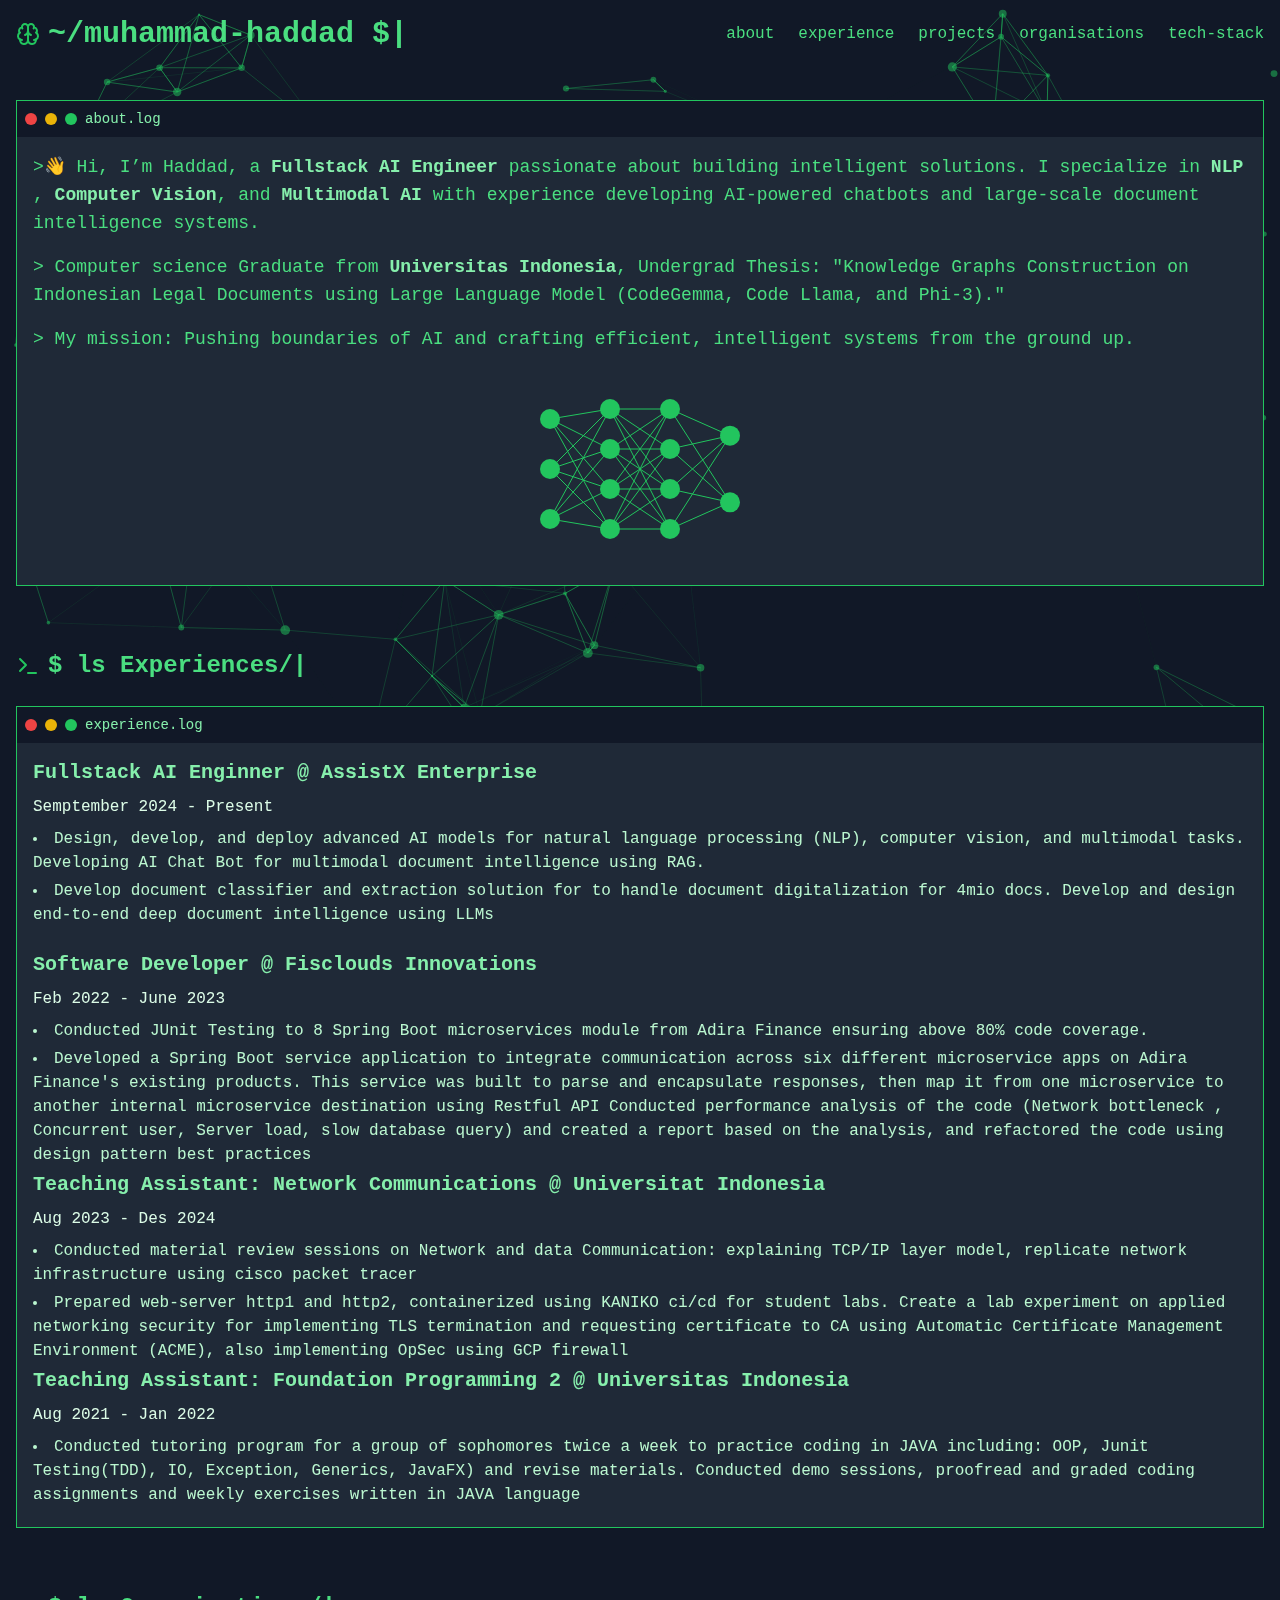
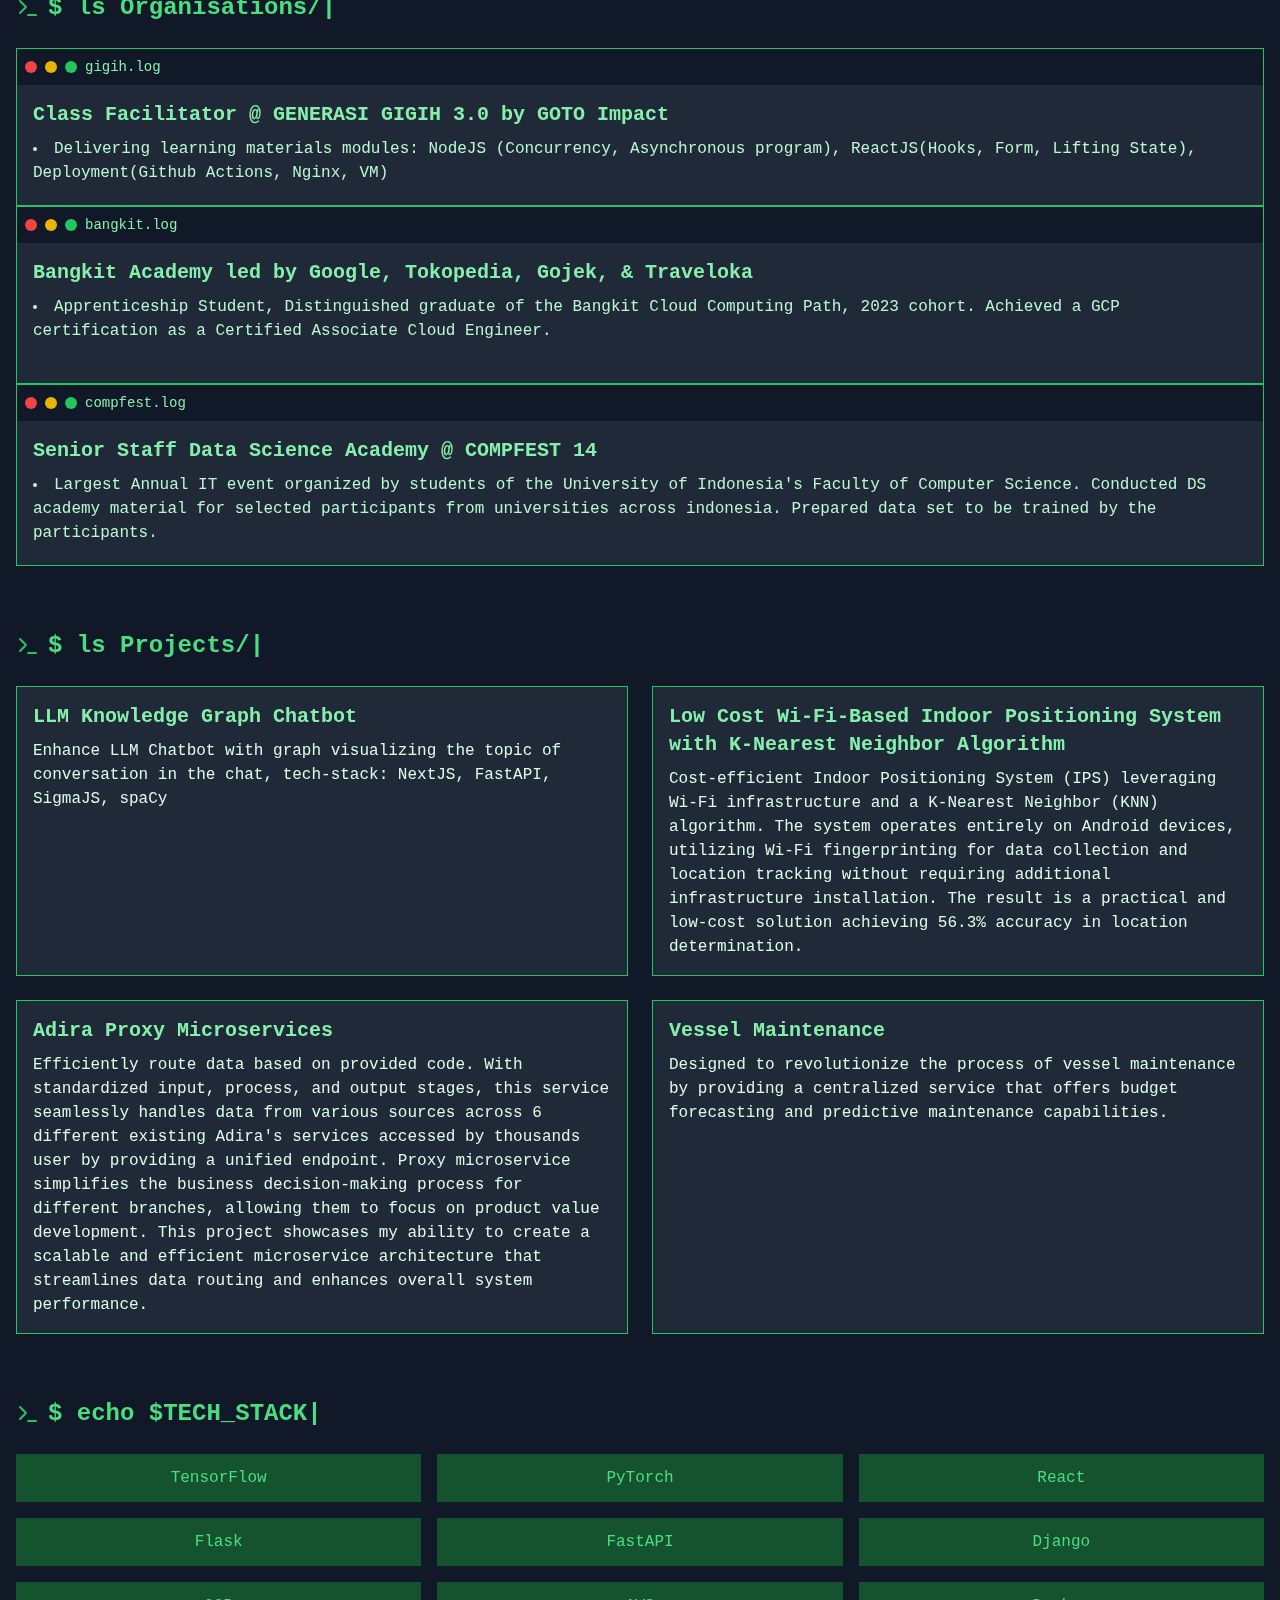
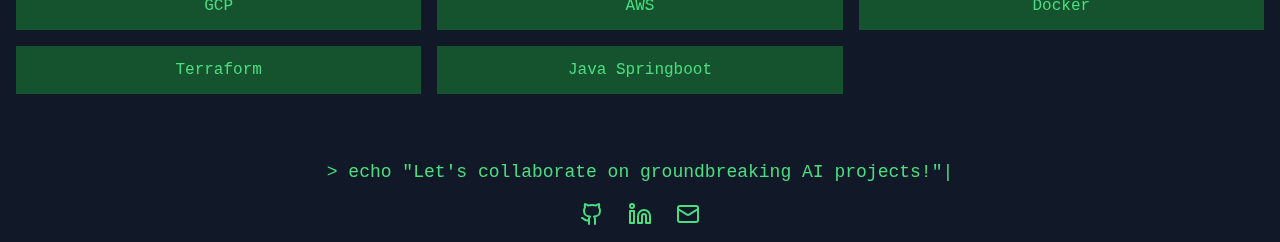
==== commit ed69ea64: "update changes" ====
--- a/index.html
+++ b/index.html
@@ -1 +1 @@
-<!DOCTYPE html><html lang="en"><head><meta charSet="utf-8"/><meta name="viewport" content="width=device-width, initial-scale=1"/><link rel="preload" href="/_next/static/media/a34f9d1faa5f3315-s.p.woff2" as="font" crossorigin="" type="font/woff2"/><link rel="stylesheet" href="/_next/static/css/7cbe43e92bcc0c04.css" data-precedence="next"/><link rel="preload" as="script" fetchPriority="low" href="/_next/static/chunks/webpack-1b400f1de436fe28.js"/><script src="/_next/static/chunks/fd9d1056-182ecd18cdd342a6.js" async=""></script><script src="/_next/static/chunks/117-0f80ab26905e9b5f.js" async=""></script><script src="/_next/static/chunks/main-app-9d9eef0cf7c72c13.js" async=""></script><script src="/_next/static/chunks/546-9a83f7e1b71f16d2.js" async=""></script><script src="/_next/static/chunks/app/page-7216721ce1ca5669.js" async=""></script><title>Haddad</title><meta name="description" content="A portfolio for me"/><meta name="next-size-adjust"/><script src="/_next/static/chunks/polyfills-42372ed130431b0a.js" noModule=""></script></head><body class="__className_d65c78"><main class="min-h-screen bg-gray-900 text-green-400 p-4 font-mono relative overflow-hidden"><div id="tsparticles"><canvas style="width:100%;height:100%"></canvas></div><div class="container mx-auto relative z-10"><header class="flex items-center justify-between mb-12"><h1 class="text-3xl font-bold cursor flex items-center" style="opacity:0"><svg xmlns="http://www.w3.org/2000/svg" width="24" height="24" viewBox="0 0 24 24" fill="none" stroke="currentColor" stroke-width="2" stroke-linecap="round" stroke-linejoin="round" class="lucide lucide-brain mr-2 text-green-500"><path d="M12 5a3 3 0 1 0-5.997.125 4 4 0 0 0-2.526 5.77 4 4 0 0 0 .556 6.588A4 4 0 1 0 12 18Z"></path><path d="M12 5a3 3 0 1 1 5.997.125 4 4 0 0 1 2.526 5.77 4 4 0 0 1-.556 6.588A4 4 0 1 1 12 18Z"></path><path d="M15 13a4.5 4.5 0 0 1-3-4 4.5 4.5 0 0 1-3 4"></path><path d="M17.599 6.5a3 3 0 0 0 .399-1.375"></path><path d="M6.003 5.125A3 3 0 0 0 6.401 6.5"></path><path d="M3.477 10.896a4 4 0 0 1 .585-.396"></path><path d="M19.938 10.5a4 4 0 0 1 .585.396"></path><path d="M6 18a4 4 0 0 1-1.967-.516"></path><path d="M19.967 17.484A4 4 0 0 1 18 18"></path></svg>~/muhammad-haddad<!-- --> <!-- --> $</h1><nav><ul class="flex space-x-6"><li><a class="hover:text-green-300 transition-colors" href="#about">about</a></li><li><a class="hover:text-green-300 transition-colors" href="#experience">experience</a></li><li><a class="hover:text-green-300 transition-colors" href="#projects">projects</a></li><li><a class="hover:text-green-300 transition-colors" href="#organisations">organisations</a></li><li><a class="hover:text-green-300 transition-colors" href="#tech-stack">tech-stack</a></li></ul></nav></header><section id="about" class="mb-16"><div class="border border-green-500 rounded-lg overflow-hidden bg-gray-800" style="opacity:0;transform:translateY(20px)"><div class="bg-gray-900 p-2 flex items-center"><div class="w-3 h-3 rounded-full bg-red-500 mr-2"></div><div class="w-3 h-3 rounded-full bg-yellow-500 mr-2"></div><div class="w-3 h-3 rounded-full bg-green-500 mr-2"></div><span class="text-sm text-green-300">about.log</span></div><div class="p-4"><p class="mb-4 text-lg" style="opacity:0">&gt;<!-- -->👋 Hi, I’m Haddad, a <!-- --> <span class="font-bold text-green-300 inline-block">Fullstack AI Engineer</span> <!-- -->passionate about building intelligent solutions. I specialize in <!-- --> <span class="font-bold text-green-300 inline-block">NLP</span>, <span class="font-bold text-green-300 inline-block">Computer Vision</span>, and <span class="font-bold text-green-300 inline-block">Multimodal AI</span> <!-- -->with experience developing AI-powered chatbots and large-scale document intelligence systems.</p><p class="mb-4 text-lg" style="opacity:0">&gt;<!-- --> Computer science Graduate from <!-- --> <span class="font-bold text-green-300 inline-block" draggable="false" style="-webkit-touch-callout:none;-webkit-user-select:none;user-select:none;touch-action:none">Universitas Indonesia</span>, <!-- -->Undergrad Thesis: &quot;Knowledge Graphs Construction on Indonesian Legal Documents using Large Language Model (CodeGemma, Code Llama, and Phi-3).&quot;</p><p class="mb-4 text-lg" style="opacity:0">&gt;<!-- --> My mission: Pushing boundaries of AI and crafting efficient, intelligent systems from the ground up.</p><canvas width="300" height="200" class="mx-auto mt-4"></canvas></div></div></section><section id="experience" class="mb-16"><h2 class="text-2xl font-bold mb-6 cursor flex items-center"><svg xmlns="http://www.w3.org/2000/svg" width="24" height="24" viewBox="0 0 24 24" fill="none" stroke="currentColor" stroke-width="2" stroke-linecap="round" stroke-linejoin="round" class="lucide lucide-terminal mr-2 text-green-500"><polyline points="4 17 10 11 4 5"></polyline><line x1="12" x2="20" y1="19" y2="19"></line></svg>$ ls Experiences/</h2><div class="border border-green-500 rounded-lg overflow-hidden bg-gray-800" style="opacity:0;transform:translateY(20px)"><div class="bg-gray-900 p-2 flex items-center"><div class="w-3 h-3 rounded-full bg-red-500 mr-2"></div><div class="w-3 h-3 rounded-full bg-yellow-500 mr-2"></div><div class="w-3 h-3 rounded-full bg-green-500 mr-2"></div><span class="text-sm text-green-300">experience.log</span></div><div class="p-4"><div class="mb-6"><h3 class="font-bold text-green-300 text-xl mb-2">Fullstack AI Enginner @ AssistX Enterprise</h3><p class="text-green-100 mb-2">Semptember 2024 - Present</p><ul class="list-disc list-inside text-green-200"><li class="mb-1">Design, develop, and deploy advanced AI models for natural language processing (NLP), computer vision, and multimodal tasks. Developing AI Chat Bot for multimodal document intelligence using RAG.</li><li class="mb-1">Develop document classifier and extraction solution for to handle document digitalization for 4mio docs. Develop and design end-to-end deep document intelligence using LLMs</li></ul></div><div><h3 class="font-bold text-green-300 text-xl mb-2">Software Developer @ Fisclouds Innovations</h3><p class="text-green-100 mb-2">Feb 2022 - June 2023 </p><ul class="list-disc list-inside text-green-200"><li class="mb-1">Conducted JUnit Testing to 8 Spring Boot microservices module from Adira Finance ensuring above 80% code coverage.</li><li class="mb-1">Developed a Spring Boot service application to integrate communication across six different microservice apps on Adira Finance&#x27;s existing products. This service was built to parse and encapsulate responses, then map it from one microservice to another internal microservice destination using Restful API Conducted performance analysis of the code (Network bottleneck , Concurrent user, Server load, slow database query) and created a report based on the analysis, and refactored the code using design pattern best practices</li></ul></div><div><h3 class="font-bold text-green-300 text-xl mb-2">Teaching Assistant: Network Communications @ Universitat Indonesia</h3><p class="text-green-100 mb-2">Aug 2023 - Des 2024 </p><ul class="list-disc list-inside text-green-200"><li class="mb-1">Conducted material review sessions on Network and data Communication: explaining TCP/IP layer model, replicate network infrastructure using cisco packet tracer</li><li class="mb-1">Prepared web-server http1 and http2, containerized using KANIKO ci/cd for student labs. Create a lab experiment on applied networking security for implementing TLS termination and requesting certificate to CA using Automatic Certificate Management Environment (ACME), also implementing OpSec using GCP firewall</li></ul></div><div><h3 class="font-bold text-green-300 text-xl mb-2">Teaching Assistant: Foundation Programming 2 @ Universitas Indonesia</h3><p class="text-green-100 mb-2">Aug 2021 - Jan 2022 </p><ul class="list-disc list-inside text-green-200"><li class="mb-1">Conducted tutoring program for a group of sophomores twice a week to practice coding in JAVA including: OOP, Junit Testing(TDD), IO, Exception, Generics, JavaFX) and revise materials. Conducted demo sessions, proofread and graded coding assignments and weekly exercises written in JAVA language</li></ul></div></div></div></section><section id="organisations" class="mb-16"><h2 class="text-2xl font-bold mb-6 cursor flex items-center"><svg xmlns="http://www.w3.org/2000/svg" width="24" height="24" viewBox="0 0 24 24" fill="none" stroke="currentColor" stroke-width="2" stroke-linecap="round" stroke-linejoin="round" class="lucide lucide-terminal mr-2 text-green-500"><polyline points="4 17 10 11 4 5"></polyline><line x1="12" x2="20" y1="19" y2="19"></line></svg>$ ls Organisations/</h2><div class="border border-green-500 rounded-lg overflow-hidden bg-gray-800" style="opacity:0;transform:translateY(20px)"><div class="bg-gray-900 p-2 flex items-center"><div class="w-3 h-3 rounded-full bg-red-500 mr-2"></div><div class="w-3 h-3 rounded-full bg-yellow-500 mr-2"></div><div class="w-3 h-3 rounded-full bg-green-500 mr-2"></div><span class="text-sm text-green-300">gigih.log</span></div><div class="p-4"><div><h3 class="font-bold text-green-300 text-xl mb-2">Class Facilitator @ GENERASI GIGIH 3.0 by GOTO Impact</h3><ul class="list-disc list-inside text-green-200"><li class="mb-1">Delivering learning materials modules: NodeJS (Concurrency, Asynchronous program), ReactJS(Hooks, Form, Lifting State), Deployment(Github Actions, Nginx, VM)</li></ul></div></div></div><div class="border border-green-500 rounded-lg overflow-hidden bg-gray-800" style="opacity:0;transform:translateY(20px)"><div class="bg-gray-900 p-2 flex items-center"><div class="w-3 h-3 rounded-full bg-red-500 mr-2"></div><div class="w-3 h-3 rounded-full bg-yellow-500 mr-2"></div><div class="w-3 h-3 rounded-full bg-green-500 mr-2"></div><span class="text-sm text-green-300">bangkit.log</span></div><div class="p-4"><div class="mb-6"><h3 class="font-bold text-green-300 text-xl mb-2">Bangkit Academy led by Google, Tokopedia, Gojek, &amp; Traveloka</h3><ul class="list-disc list-inside text-green-200"><li class="mb-1">Apprenticeship Student, Distinguished graduate of the Bangkit Cloud Computing Path, 2023 cohort. Achieved a GCP certification as a Certified Associate Cloud Engineer.</li></ul></div></div></div><div class="border border-green-500 rounded-lg overflow-hidden bg-gray-800" style="opacity:0;transform:translateY(20px)"><div class="bg-gray-900 p-2 flex items-center"><div class="w-3 h-3 rounded-full bg-red-500 mr-2"></div><div class="w-3 h-3 rounded-full bg-yellow-500 mr-2"></div><div class="w-3 h-3 rounded-full bg-green-500 mr-2"></div><span class="text-sm text-green-300">compfest.log</span></div><div class="p-4"><div><h3 class="font-bold text-green-300 text-xl mb-2"> Senior Staff Data Science Academy @ COMPFEST 14</h3><ul class="list-disc list-inside text-green-200"><li class="mb-1">Largest Annual IT event organized by students of the University of Indonesia&#x27;s Faculty of Computer Science. Conducted DS academy material for selected participants from universities across indonesia. Prepared data set to be trained by the participants.</li></ul></div></div></div></section><section id="projects" class="mb-16"><h2 class="text-2xl font-bold mb-6 cursor flex items-center"><svg xmlns="http://www.w3.org/2000/svg" width="24" height="24" viewBox="0 0 24 24" fill="none" stroke="currentColor" stroke-width="2" stroke-linecap="round" stroke-linejoin="round" class="lucide lucide-terminal mr-2 text-green-500"><polyline points="4 17 10 11 4 5"></polyline><line x1="12" x2="20" y1="19" y2="19"></line></svg>$ ls Projects/</h2><div class="grid grid-cols-1 md:grid-cols-2 gap-6"><div class="border border-green-500 rounded-lg overflow-hidden bg-gray-800 cursor-pointer"><div class="p-4"><h3 class="font-bold text-green-300 text-xl mb-2">LLM Knowledge Graph Chatbot</h3><p class="text-green-100">Enhance LLM Chatbot with graph visualizing the topic of conversation in the chat, tech-stack: NextJS, FastAPI, SigmaJS, spaCy</p></div></div><div class="border border-green-500 rounded-lg overflow-hidden bg-gray-800 cursor-pointer"><div class="p-4"><h3 class="font-bold text-green-300 text-xl mb-2">Low Cost Wi-Fi-Based Indoor Positioning System with K-Nearest Neighbor Algorithm</h3><p class="text-green-100">Cost-efficient Indoor Positioning System (IPS) leveraging Wi-Fi infrastructure and a K-Nearest Neighbor (KNN) algorithm. The system operates entirely on Android devices, utilizing Wi-Fi fingerprinting for data collection and location tracking without requiring additional infrastructure installation. The result is a practical and low-cost solution achieving 56.3% accuracy in location determination.</p></div></div><div class="border border-green-500 rounded-lg overflow-hidden bg-gray-800 cursor-pointer"><div class="p-4"><h3 class="font-bold text-green-300 text-xl mb-2">Adira Proxy Microservices</h3><p class="text-green-100">Efficiently route data based on provided code. With standardized input, process, and output stages, this service seamlessly handles data from various sources across 6 different existing Adira&#x27;s services accessed by thousands user by providing a unified endpoint. Proxy microservice simplifies the business decision-making process for different branches, allowing them to focus on product value development. This project showcases my ability to create a scalable and efficient microservice architecture that streamlines data routing and enhances overall system performance.</p></div></div><div class="border border-green-500 rounded-lg overflow-hidden bg-gray-800 cursor-pointer"><div class="p-4"><h3 class="font-bold text-green-300 text-xl mb-2">Vessel Maintenance</h3><p class="text-green-100">Designed to revolutionize the process of vessel maintenance by providing a centralized service that offers budget forecasting and predictive maintenance capabilities.</p></div></div></div></section><section id="tech-stack" class="mb-16"><h2 class="text-2xl font-bold mb-6 cursor flex items-center"><svg xmlns="http://www.w3.org/2000/svg" width="24" height="24" viewBox="0 0 24 24" fill="none" stroke="currentColor" stroke-width="2" stroke-linecap="round" stroke-linejoin="round" class="lucide lucide-terminal mr-2 text-green-500"><polyline points="4 17 10 11 4 5"></polyline><line x1="12" x2="20" y1="19" y2="19"></line></svg>$ echo $TECH_STACK</h2><ul class="grid grid-cols-2 md:grid-cols-3 gap-4" style="opacity:0"><li class="bg-green-900 p-3 rounded-lg text-center">TensorFlow</li><li class="bg-green-900 p-3 rounded-lg text-center">PyTorch</li><li class="bg-green-900 p-3 rounded-lg text-center">React</li><li class="bg-green-900 p-3 rounded-lg text-center">Flask</li><li class="bg-green-900 p-3 rounded-lg text-center">FastAPI</li><li class="bg-green-900 p-3 rounded-lg text-center">Django</li><li class="bg-green-900 p-3 rounded-lg text-center">GCP</li><li class="bg-green-900 p-3 rounded-lg text-center">AWS</li><li class="bg-green-900 p-3 rounded-lg text-center">Docker</li><li class="bg-green-900 p-3 rounded-lg text-center">Terraform</li><li class="bg-green-900 p-3 rounded-lg text-center">Java Springboot</li></ul></section><footer class="mt-12 text-center"><p class="cursor text-lg mb-4">&gt;<!-- --> echo &quot;Let&#x27;s collaborate on groundbreaking AI projects!&quot;</p><div class="flex justify-center space-x-6"><a href="https://github.com/haddad9" class="hover:text-green-300 transition-colors"><svg xmlns="http://www.w3.org/2000/svg" width="24" height="24" viewBox="0 0 24 24" fill="none" stroke="currentColor" stroke-width="2" stroke-linecap="round" stroke-linejoin="round" class="lucide lucide-github"><path d="M15 22v-4a4.8 4.8 0 0 0-1-3.5c3 0 6-2 6-5.5.08-1.25-.27-2.48-1-3.5.28-1.15.28-2.35 0-3.5 0 0-1 0-3 1.5-2.64-.5-5.36-.5-8 0C6 2 5 2 5 2c-.3 1.15-.3 2.35 0 3.5A5.403 5.403 0 0 0 4 9c0 3.5 3 5.5 6 5.5-.39.49-.68 1.05-.85 1.65-.17.6-.22 1.23-.15 1.85v4"></path><path d="M9 18c-4.51 2-5-2-7-2"></path></svg></a><a href="https://linkedin.com/in/emhaddad" class="hover:text-green-300 transition-colors"><svg xmlns="http://www.w3.org/2000/svg" width="24" height="24" viewBox="0 0 24 24" fill="none" stroke="currentColor" stroke-width="2" stroke-linecap="round" stroke-linejoin="round" class="lucide lucide-linkedin"><path d="M16 8a6 6 0 0 1 6 6v7h-4v-7a2 2 0 0 0-2-2 2 2 0 0 0-2 2v7h-4v-7a6 6 0 0 1 6-6z"></path><rect width="4" height="12" x="2" y="9"></rect><circle cx="4" cy="4" r="2"></circle></svg></a><a href="mailto:emha.haddad@gmail.com" class="hover:text-green-300 transition-colors"><svg xmlns="http://www.w3.org/2000/svg" width="24" height="24" viewBox="0 0 24 24" fill="none" stroke="currentColor" stroke-width="2" stroke-linecap="round" stroke-linejoin="round" class="lucide lucide-mail"><rect width="20" height="16" x="2" y="4" rx="2"></rect><path d="m22 7-8.97 5.7a1.94 1.94 0 0 1-2.06 0L2 7"></path></svg></a></div></footer></div></main><script src="/_next/static/chunks/webpack-1b400f1de436fe28.js" async=""></script><script>(self.__next_f=self.__next_f||[]).push([0]);self.__next_f.push([2,null])</script><script>self.__next_f.push([1,"1:HL[\"/_next/static/media/a34f9d1faa5f3315-s.p.woff2\",\"font\",{\"crossOrigin\":\"\",\"type\":\"font/woff2\"}]\n2:HL[\"/_next/static/css/7cbe43e92bcc0c04.css\",\"style\"]\n"])</script><script>self.__next_f.push([1,"3:I[2846,[],\"\"]\n5:I[9107,[],\"ClientPageRoot\"]\n6:I[7942,[\"546\",\"static/chunks/546-9a83f7e1b71f16d2.js\",\"931\",\"static/chunks/app/page-7216721ce1ca5669.js\"],\"default\",1]\n7:I[4707,[],\"\"]\n8:I[6423,[],\"\"]\na:I[1060,[],\"\"]\nb:[]\n0:[\"$\",\"$L3\",null,{\"buildId\":\"2rdIWslmydsgIf2CwBx7X\",\"assetPrefix\":\"\",\"urlParts\":[\"\",\"\"],\"initialTree\":[\"\",{\"children\":[\"__PAGE__\",{}]},\"$undefined\",\"$undefined\",true],\"initialSeedData\":[\"\",{\"children\":[\"__PAGE__\",{},[[\"$L4\",[\"$\",\"$L5\",null,{\"props\":{\"params\":{},\"searchParams\":{}},\"Component\":\"$6\"}],null],null],null]},[[[[\"$\",\"link\",\"0\",{\"rel\":\"stylesheet\",\"href\":\"/_next/static/css/7cbe43e92bcc0c04.css\",\"precedence\":\"next\",\"crossOrigin\":\"$undefined\"}]],[\"$\",\"html\",null,{\"lang\":\"en\",\"children\":[\"$\",\"body\",null,{\"className\":\"__className_d65c78\",\"children\":[\"$\",\"$L7\",null,{\"parallelRouterKey\":\"children\",\"segmentPath\":[\"children\"],\"error\":\"$undefined\",\"errorStyles\":\"$undefined\",\"errorScripts\":\"$undefined\",\"template\":[\"$\",\"$L8\",null,{}],\"templateStyles\":\"$undefined\",\"templateScripts\":\"$undefined\",\"notFound\":[[\"$\",\"title\",null,{\"children\":\"404: This page could not be found.\"}],[\"$\",\"div\",null,{\"style\":{\"fontFamily\":\"system-ui,\\\"Segoe UI\\\",Roboto,Helvetica,Arial,sans-serif,\\\"Apple Color Emoji\\\",\\\"Segoe UI Emoji\\\"\",\"height\":\"100vh\",\"textAlign\":\"center\",\"display\":\"flex\",\"flexDirection\":\"column\",\"alignItems\":\"center\",\"justifyContent\":\"center\"},\"children\":[\"$\",\"div\",null,{\"children\":[[\"$\",\"style\",null,{\"dangerouslySetInnerHTML\":{\"__html\":\"body{color:#000;background:#fff;margin:0}.next-error-h1{border-right:1px solid rgba(0,0,0,.3)}@media (prefers-color-scheme:dark){body{color:#fff;background:#000}.next-error-h1{border-right:1px solid rgba(255,255,255,.3)}}\"}}],[\"$\",\"h1\",null,{\"className\":\"next-error-h1\",\"style\":{\"display\":\"inline-block\",\"margin\":\"0 20px 0 0\",\"padding\":\"0 23px 0 0\",\"fontSize\":24,\"fontWeight\":500,\"verticalAlign\":\"top\",\"lineHeight\":\"49px\"},\"children\":\"404\"}],[\"$\",\"div\",null,{\"style\":{\"display\":\"inline-block\"},\"children\":[\"$\",\"h2\",null,{\"style\":{\"fontSize\":14,\"fontWeight\":400,\"lineHeight\":\"49px\""])</script><script>self.__next_f.push([1,",\"margin\":0},\"children\":\"This page could not be found.\"}]}]]}]}]],\"notFoundStyles\":[]}]}]}]],null],null],\"couldBeIntercepted\":false,\"initialHead\":[null,\"$L9\"],\"globalErrorComponent\":\"$a\",\"missingSlots\":\"$Wb\"}]\n"])</script><script>self.__next_f.push([1,"9:[[\"$\",\"meta\",\"0\",{\"name\":\"viewport\",\"content\":\"width=device-width, initial-scale=1\"}],[\"$\",\"meta\",\"1\",{\"charSet\":\"utf-8\"}],[\"$\",\"title\",\"2\",{\"children\":\"Haddad\"}],[\"$\",\"meta\",\"3\",{\"name\":\"description\",\"content\":\"A portfolio for me\"}],[\"$\",\"meta\",\"4\",{\"name\":\"next-size-adjust\"}]]\n4:null\n"])</script></body></html>+<!DOCTYPE html><html lang="en"><head><meta charSet="utf-8"/><meta name="viewport" content="width=device-width, initial-scale=1"/><link rel="preload" href="/_next/static/media/a34f9d1faa5f3315-s.p.woff2" as="font" crossorigin="" type="font/woff2"/><link rel="stylesheet" href="/_next/static/css/8b41efbe33011026.css" data-precedence="next"/><link rel="preload" as="script" fetchPriority="low" href="/_next/static/chunks/webpack-1b400f1de436fe28.js"/><script src="/_next/static/chunks/fd9d1056-182ecd18cdd342a6.js" async=""></script><script src="/_next/static/chunks/117-0f80ab26905e9b5f.js" async=""></script><script src="/_next/static/chunks/main-app-9d9eef0cf7c72c13.js" async=""></script><script src="/_next/static/chunks/546-9a83f7e1b71f16d2.js" async=""></script><script src="/_next/static/chunks/app/page-2995b850d1a65077.js" async=""></script><title>Haddad</title><meta name="description" content="A portfolio for me"/><meta name="next-size-adjust"/><script src="/_next/static/chunks/polyfills-42372ed130431b0a.js" noModule=""></script></head><body class="__className_d65c78"><main class="min-h-screen bg-gray-900 text-green-400 p-4 font-mono relative overflow-hidden"><div id="tsparticles"><canvas style="width:100%;height:100%"></canvas></div><div class="container mx-auto relative z-10"><header class="flex items-center justify-between mb-12"><h1 class="text-2xl md:text-3xl font-bold cursor flex items-center" style="opacity:0"><svg xmlns="http://www.w3.org/2000/svg" width="24" height="24" viewBox="0 0 24 24" fill="none" stroke="currentColor" stroke-width="2" stroke-linecap="round" stroke-linejoin="round" class="lucide lucide-brain mr-2 text-green-500"><path d="M12 5a3 3 0 1 0-5.997.125 4 4 0 0 0-2.526 5.77 4 4 0 0 0 .556 6.588A4 4 0 1 0 12 18Z"></path><path d="M12 5a3 3 0 1 1 5.997.125 4 4 0 0 1 2.526 5.77 4 4 0 0 1-.556 6.588A4 4 0 1 1 12 18Z"></path><path d="M15 13a4.5 4.5 0 0 1-3-4 4.5 4.5 0 0 1-3 4"></path><path d="M17.599 6.5a3 3 0 0 0 .399-1.375"></path><path d="M6.003 5.125A3 3 0 0 0 6.401 6.5"></path><path d="M3.477 10.896a4 4 0 0 1 .585-.396"></path><path d="M19.938 10.5a4 4 0 0 1 .585.396"></path><path d="M6 18a4 4 0 0 1-1.967-.516"></path><path d="M19.967 17.484A4 4 0 0 1 18 18"></path></svg>~/muhammad-haddad<!-- --> <!-- --> $</h1><nav class="hidden md:block"> <ul class="flex space-x-6"><li><a class="hover:text-green-300 transition-colors" href="#about">about</a></li><li><a class="hover:text-green-300 transition-colors" href="#experience">experience</a></li><li><a class="hover:text-green-300 transition-colors" href="#projects">projects</a></li><li><a class="hover:text-green-300 transition-colors" href="#organisations">organisations</a></li><li><a class="hover:text-green-300 transition-colors" href="#tech-stack">tech-stack</a></li></ul></nav></header><section id="about" class="mb-16"><div class="border border-green-500 rounded-lg overflow-hidden bg-gray-800" style="opacity:0;transform:translateY(20px)"><div class="bg-gray-900 p-2 flex items-center"><div class="w-3 h-3 rounded-full bg-red-500 mr-2"></div><div class="w-3 h-3 rounded-full bg-yellow-500 mr-2"></div><div class="w-3 h-3 rounded-full bg-green-500 mr-2"></div><span class="text-sm text-green-300">about.log</span></div><div class="p-4"><p class="mb-4 text-lg" style="opacity:0">&gt;<!-- -->👋 Hi, I’m Haddad, a <!-- --> <span class="font-bold text-green-300 inline-block">Fullstack AI Engineer</span> <!-- -->passionate about building intelligent solutions. I specialize in <!-- --> <span class="font-bold text-green-300 inline-block">NLP</span>, <span class="font-bold text-green-300 inline-block">Computer Vision</span>, and <span class="font-bold text-green-300 inline-block">Multimodal AI</span> <!-- -->with experience developing AI-powered chatbots and large-scale document intelligence systems.</p><p class="mb-4 text-lg" style="opacity:0">&gt;<!-- --> Computer science Graduate from <!-- --> <span class="font-bold text-green-300 inline-block" draggable="false" style="-webkit-touch-callout:none;-webkit-user-select:none;user-select:none;touch-action:none">Universitas Indonesia</span>, <!-- -->Undergrad Thesis: &quot;Knowledge Graphs Construction on Indonesian Legal Documents using Large Language Model (CodeGemma, Code Llama, and Phi-3).&quot;</p><p class="mb-4 text-lg" style="opacity:0">&gt;<!-- --> My mission: Pushing boundaries of AI and crafting efficient, intelligent systems from the ground up.</p><canvas width="300" height="200" class="mx-auto mt-4"></canvas></div></div></section><section id="experience" class="mb-16"><h2 class="text-2xl font-bold mb-6 cursor flex items-center"><svg xmlns="http://www.w3.org/2000/svg" width="24" height="24" viewBox="0 0 24 24" fill="none" stroke="currentColor" stroke-width="2" stroke-linecap="round" stroke-linejoin="round" class="lucide lucide-terminal mr-2 text-green-500"><polyline points="4 17 10 11 4 5"></polyline><line x1="12" x2="20" y1="19" y2="19"></line></svg>$ ls Experiences/</h2><div class="border border-green-500 rounded-lg overflow-hidden bg-gray-800" style="opacity:0;transform:translateY(20px)"><div class="bg-gray-900 p-2 flex items-center"><div class="w-3 h-3 rounded-full bg-red-500 mr-2"></div><div class="w-3 h-3 rounded-full bg-yellow-500 mr-2"></div><div class="w-3 h-3 rounded-full bg-green-500 mr-2"></div><span class="text-sm text-green-300">experience.log</span></div><div class="p-4"><div class="mb-6"><h3 class="font-bold text-green-300 text-xl mb-2">Fullstack AI Enginner @ AssistX Enterprise</h3><p class="text-green-100 mb-2">Semptember 2024 - Present</p><ul class="list-disc list-inside text-green-200"><li class="mb-1">Design, develop, and deploy advanced AI models for natural language processing (NLP), computer vision, and multimodal tasks. Developing AI Chat Bot for multimodal document intelligence using RAG.</li><li class="mb-1">Develop document classifier and extraction solution for to handle document digitalization for 4mio docs. Develop and design end-to-end deep document intelligence using LLMs</li></ul></div><div><h3 class="font-bold text-green-300 text-xl mb-2">Software Developer @ Fisclouds Innovations</h3><p class="text-green-100 mb-2">Feb 2022 - June 2023 </p><ul class="list-disc list-inside text-green-200"><li class="mb-1">Conducted JUnit Testing to 8 Spring Boot microservices module from Adira Finance ensuring above 80% code coverage.</li><li class="mb-1">Developed a Spring Boot service application to integrate communication across six different microservice apps on Adira Finance&#x27;s existing products. This service was built to parse and encapsulate responses, then map it from one microservice to another internal microservice destination using Restful API Conducted performance analysis of the code (Network bottleneck , Concurrent user, Server load, slow database query) and created a report based on the analysis, and refactored the code using design pattern best practices</li></ul></div><div><h3 class="font-bold text-green-300 text-xl mb-2">Teaching Assistant: Network Communications @ Universitat Indonesia</h3><p class="text-green-100 mb-2">Aug 2023 - Des 2024 </p><ul class="list-disc list-inside text-green-200"><li class="mb-1">Conducted material review sessions on Network and data Communication: explaining TCP/IP layer model, replicate network infrastructure using cisco packet tracer</li><li class="mb-1">Prepared web-server http1 and http2, containerized using KANIKO ci/cd for student labs. Create a lab experiment on applied networking security for implementing TLS termination and requesting certificate to CA using Automatic Certificate Management Environment (ACME), also implementing OpSec using GCP firewall</li></ul></div><div><h3 class="font-bold text-green-300 text-xl mb-2">Teaching Assistant: Foundation Programming 2 @ Universitas Indonesia</h3><p class="text-green-100 mb-2">Aug 2021 - Jan 2022 </p><ul class="list-disc list-inside text-green-200"><li class="mb-1">Conducted tutoring program for a group of sophomores twice a week to practice coding in JAVA including: OOP, Junit Testing(TDD), IO, Exception, Generics, JavaFX) and revise materials. Conducted demo sessions, proofread and graded coding assignments and weekly exercises written in JAVA language</li></ul></div></div></div></section><section id="organisations" class="mb-16"><h2 class="text-2xl font-bold mb-6 cursor flex items-center"><svg xmlns="http://www.w3.org/2000/svg" width="24" height="24" viewBox="0 0 24 24" fill="none" stroke="currentColor" stroke-width="2" stroke-linecap="round" stroke-linejoin="round" class="lucide lucide-terminal mr-2 text-green-500"><polyline points="4 17 10 11 4 5"></polyline><line x1="12" x2="20" y1="19" y2="19"></line></svg>$ ls Organisations/</h2><div class="border border-green-500 rounded-lg overflow-hidden bg-gray-800" style="opacity:0;transform:translateY(20px)"><div class="bg-gray-900 p-2 flex items-center"><div class="w-3 h-3 rounded-full bg-red-500 mr-2"></div><div class="w-3 h-3 rounded-full bg-yellow-500 mr-2"></div><div class="w-3 h-3 rounded-full bg-green-500 mr-2"></div><span class="text-sm text-green-300">gigih.log</span></div><div class="p-4"><div><h3 class="font-bold text-green-300 text-xl mb-2">Class Facilitator @ GENERASI GIGIH 3.0 by GOTO Impact</h3><ul class="list-disc list-inside text-green-200"><li class="mb-1">Delivering learning materials modules: NodeJS (Concurrency, Asynchronous program), ReactJS(Hooks, Form, Lifting State), Deployment(Github Actions, Nginx, VM)</li></ul></div></div></div><div class="border border-green-500 rounded-lg overflow-hidden bg-gray-800" style="opacity:0;transform:translateY(20px)"><div class="bg-gray-900 p-2 flex items-center"><div class="w-3 h-3 rounded-full bg-red-500 mr-2"></div><div class="w-3 h-3 rounded-full bg-yellow-500 mr-2"></div><div class="w-3 h-3 rounded-full bg-green-500 mr-2"></div><span class="text-sm text-green-300">bangkit.log</span></div><div class="p-4"><div class="mb-6"><h3 class="font-bold text-green-300 text-xl mb-2">Bangkit Academy led by Google, Tokopedia, Gojek, &amp; Traveloka</h3><ul class="list-disc list-inside text-green-200"><li class="mb-1">Apprenticeship Student, Distinguished graduate of the Bangkit Cloud Computing Path, 2023 cohort. Achieved a GCP certification as a Certified Associate Cloud Engineer.</li></ul></div></div></div><div class="border border-green-500 rounded-lg overflow-hidden bg-gray-800" style="opacity:0;transform:translateY(20px)"><div class="bg-gray-900 p-2 flex items-center"><div class="w-3 h-3 rounded-full bg-red-500 mr-2"></div><div class="w-3 h-3 rounded-full bg-yellow-500 mr-2"></div><div class="w-3 h-3 rounded-full bg-green-500 mr-2"></div><span class="text-sm text-green-300">compfest.log</span></div><div class="p-4"><div><h3 class="font-bold text-green-300 text-xl mb-2"> Senior Staff Data Science Academy @ COMPFEST 14</h3><ul class="list-disc list-inside text-green-200"><li class="mb-1">Largest Annual IT event organized by students of the University of Indonesia&#x27;s Faculty of Computer Science. Conducted DS academy material for selected participants from universities across indonesia. Prepared data set to be trained by the participants.</li></ul></div></div></div></section><section id="projects" class="mb-16"><h2 class="text-2xl font-bold mb-6 cursor flex items-center"><svg xmlns="http://www.w3.org/2000/svg" width="24" height="24" viewBox="0 0 24 24" fill="none" stroke="currentColor" stroke-width="2" stroke-linecap="round" stroke-linejoin="round" class="lucide lucide-terminal mr-2 text-green-500"><polyline points="4 17 10 11 4 5"></polyline><line x1="12" x2="20" y1="19" y2="19"></line></svg>$ ls Projects/</h2><div class="grid grid-cols-1 md:grid-cols-2 gap-6"><div class="border border-green-500 rounded-lg overflow-hidden bg-gray-800 cursor-pointer"><div class="p-4"><h3 class="font-bold text-green-300 text-xl mb-2">LLM Knowledge Graph Chatbot</h3><p class="text-green-100">Enhance LLM Chatbot with graph visualizing the topic of conversation in the chat, tech-stack: NextJS, FastAPI, SigmaJS, spaCy</p></div></div><div class="border border-green-500 rounded-lg overflow-hidden bg-gray-800 cursor-pointer"><div class="p-4"><h3 class="font-bold text-green-300 text-xl mb-2">Low Cost Wi-Fi-Based Indoor Positioning System with K-Nearest Neighbor Algorithm</h3><p class="text-green-100">Cost-efficient Indoor Positioning System (IPS) leveraging Wi-Fi infrastructure and a K-Nearest Neighbor (KNN) algorithm. The system operates entirely on Android devices, utilizing Wi-Fi fingerprinting for data collection and location tracking without requiring additional infrastructure installation. The result is a practical and low-cost solution achieving 56.3% accuracy in location determination.</p></div></div><div class="border border-green-500 rounded-lg overflow-hidden bg-gray-800 cursor-pointer"><div class="p-4"><h3 class="font-bold text-green-300 text-xl mb-2">Adira Proxy Microservices</h3><p class="text-green-100">Efficiently route data based on provided code. With standardized input, process, and output stages, this service seamlessly handles data from various sources across 6 different existing Adira&#x27;s services accessed by thousands user by providing a unified endpoint. Proxy microservice simplifies the business decision-making process for different branches, allowing them to focus on product value development. This project showcases my ability to create a scalable and efficient microservice architecture that streamlines data routing and enhances overall system performance.</p></div></div><div class="border border-green-500 rounded-lg overflow-hidden bg-gray-800 cursor-pointer"><div class="p-4"><h3 class="font-bold text-green-300 text-xl mb-2">Vessel Maintenance</h3><p class="text-green-100">Designed to revolutionize the process of vessel maintenance by providing a centralized service that offers budget forecasting and predictive maintenance capabilities.</p></div></div></div></section><section id="tech-stack" class="mb-16"><h2 class="text-2xl font-bold mb-6 cursor flex items-center"><svg xmlns="http://www.w3.org/2000/svg" width="24" height="24" viewBox="0 0 24 24" fill="none" stroke="currentColor" stroke-width="2" stroke-linecap="round" stroke-linejoin="round" class="lucide lucide-terminal mr-2 text-green-500"><polyline points="4 17 10 11 4 5"></polyline><line x1="12" x2="20" y1="19" y2="19"></line></svg>$ echo $TECH_STACK</h2><ul class="grid grid-cols-2 md:grid-cols-3 gap-4" style="opacity:0"><li class="bg-green-900 p-3 rounded-lg text-center">TensorFlow</li><li class="bg-green-900 p-3 rounded-lg text-center">PyTorch</li><li class="bg-green-900 p-3 rounded-lg text-center">React</li><li class="bg-green-900 p-3 rounded-lg text-center">Flask</li><li class="bg-green-900 p-3 rounded-lg text-center">FastAPI</li><li class="bg-green-900 p-3 rounded-lg text-center">Django</li><li class="bg-green-900 p-3 rounded-lg text-center">GCP</li><li class="bg-green-900 p-3 rounded-lg text-center">AWS</li><li class="bg-green-900 p-3 rounded-lg text-center">Docker</li><li class="bg-green-900 p-3 rounded-lg text-center">Terraform</li><li class="bg-green-900 p-3 rounded-lg text-center">Java Springboot</li></ul></section><footer class="mt-12 text-center"><p class="cursor text-lg mb-4">&gt;<!-- --> echo &quot;Let&#x27;s collaborate on groundbreaking AI projects!&quot;</p><div class="flex justify-center space-x-6"><a href="https://github.com/haddad9" class="hover:text-green-300 transition-colors"><svg xmlns="http://www.w3.org/2000/svg" width="24" height="24" viewBox="0 0 24 24" fill="none" stroke="currentColor" stroke-width="2" stroke-linecap="round" stroke-linejoin="round" class="lucide lucide-github"><path d="M15 22v-4a4.8 4.8 0 0 0-1-3.5c3 0 6-2 6-5.5.08-1.25-.27-2.48-1-3.5.28-1.15.28-2.35 0-3.5 0 0-1 0-3 1.5-2.64-.5-5.36-.5-8 0C6 2 5 2 5 2c-.3 1.15-.3 2.35 0 3.5A5.403 5.403 0 0 0 4 9c0 3.5 3 5.5 6 5.5-.39.49-.68 1.05-.85 1.65-.17.6-.22 1.23-.15 1.85v4"></path><path d="M9 18c-4.51 2-5-2-7-2"></path></svg></a><a href="https://linkedin.com/in/emhaddad" class="hover:text-green-300 transition-colors"><svg xmlns="http://www.w3.org/2000/svg" width="24" height="24" viewBox="0 0 24 24" fill="none" stroke="currentColor" stroke-width="2" stroke-linecap="round" stroke-linejoin="round" class="lucide lucide-linkedin"><path d="M16 8a6 6 0 0 1 6 6v7h-4v-7a2 2 0 0 0-2-2 2 2 0 0 0-2 2v7h-4v-7a6 6 0 0 1 6-6z"></path><rect width="4" height="12" x="2" y="9"></rect><circle cx="4" cy="4" r="2"></circle></svg></a><a href="mailto:emha.haddad@gmail.com" class="hover:text-green-300 transition-colors"><svg xmlns="http://www.w3.org/2000/svg" width="24" height="24" viewBox="0 0 24 24" fill="none" stroke="currentColor" stroke-width="2" stroke-linecap="round" stroke-linejoin="round" class="lucide lucide-mail"><rect width="20" height="16" x="2" y="4" rx="2"></rect><path d="m22 7-8.97 5.7a1.94 1.94 0 0 1-2.06 0L2 7"></path></svg></a></div></footer></div></main><script src="/_next/static/chunks/webpack-1b400f1de436fe28.js" async=""></script><script>(self.__next_f=self.__next_f||[]).push([0]);self.__next_f.push([2,null])</script><script>self.__next_f.push([1,"1:HL[\"/_next/static/media/a34f9d1faa5f3315-s.p.woff2\",\"font\",{\"crossOrigin\":\"\",\"type\":\"font/woff2\"}]\n2:HL[\"/_next/static/css/8b41efbe33011026.css\",\"style\"]\n"])</script><script>self.__next_f.push([1,"3:I[2846,[],\"\"]\n5:I[9107,[],\"ClientPageRoot\"]\n6:I[7942,[\"546\",\"static/chunks/546-9a83f7e1b71f16d2.js\",\"931\",\"static/chunks/app/page-2995b850d1a65077.js\"],\"default\",1]\n7:I[4707,[],\"\"]\n8:I[6423,[],\"\"]\na:I[1060,[],\"\"]\nb:[]\n0:[\"$\",\"$L3\",null,{\"buildId\":\"xLzBj1rHx4kDDxmWrRusm\",\"assetPrefix\":\"\",\"urlParts\":[\"\",\"\"],\"initialTree\":[\"\",{\"children\":[\"__PAGE__\",{}]},\"$undefined\",\"$undefined\",true],\"initialSeedData\":[\"\",{\"children\":[\"__PAGE__\",{},[[\"$L4\",[\"$\",\"$L5\",null,{\"props\":{\"params\":{},\"searchParams\":{}},\"Component\":\"$6\"}],null],null],null]},[[[[\"$\",\"link\",\"0\",{\"rel\":\"stylesheet\",\"href\":\"/_next/static/css/8b41efbe33011026.css\",\"precedence\":\"next\",\"crossOrigin\":\"$undefined\"}]],[\"$\",\"html\",null,{\"lang\":\"en\",\"children\":[\"$\",\"body\",null,{\"className\":\"__className_d65c78\",\"children\":[\"$\",\"$L7\",null,{\"parallelRouterKey\":\"children\",\"segmentPath\":[\"children\"],\"error\":\"$undefined\",\"errorStyles\":\"$undefined\",\"errorScripts\":\"$undefined\",\"template\":[\"$\",\"$L8\",null,{}],\"templateStyles\":\"$undefined\",\"templateScripts\":\"$undefined\",\"notFound\":[[\"$\",\"title\",null,{\"children\":\"404: This page could not be found.\"}],[\"$\",\"div\",null,{\"style\":{\"fontFamily\":\"system-ui,\\\"Segoe UI\\\",Roboto,Helvetica,Arial,sans-serif,\\\"Apple Color Emoji\\\",\\\"Segoe UI Emoji\\\"\",\"height\":\"100vh\",\"textAlign\":\"center\",\"display\":\"flex\",\"flexDirection\":\"column\",\"alignItems\":\"center\",\"justifyContent\":\"center\"},\"children\":[\"$\",\"div\",null,{\"children\":[[\"$\",\"style\",null,{\"dangerouslySetInnerHTML\":{\"__html\":\"body{color:#000;background:#fff;margin:0}.next-error-h1{border-right:1px solid rgba(0,0,0,.3)}@media (prefers-color-scheme:dark){body{color:#fff;background:#000}.next-error-h1{border-right:1px solid rgba(255,255,255,.3)}}\"}}],[\"$\",\"h1\",null,{\"className\":\"next-error-h1\",\"style\":{\"display\":\"inline-block\",\"margin\":\"0 20px 0 0\",\"padding\":\"0 23px 0 0\",\"fontSize\":24,\"fontWeight\":500,\"verticalAlign\":\"top\",\"lineHeight\":\"49px\"},\"children\":\"404\"}],[\"$\",\"div\",null,{\"style\":{\"display\":\"inline-block\"},\"children\":[\"$\",\"h2\",null,{\"style\":{\"fontSize\":14,\"fontWeight\":400,\"lineHeight\":\"49px\""])</script><script>self.__next_f.push([1,",\"margin\":0},\"children\":\"This page could not be found.\"}]}]]}]}]],\"notFoundStyles\":[]}]}]}]],null],null],\"couldBeIntercepted\":false,\"initialHead\":[null,\"$L9\"],\"globalErrorComponent\":\"$a\",\"missingSlots\":\"$Wb\"}]\n"])</script><script>self.__next_f.push([1,"9:[[\"$\",\"meta\",\"0\",{\"name\":\"viewport\",\"content\":\"width=device-width, initial-scale=1\"}],[\"$\",\"meta\",\"1\",{\"charSet\":\"utf-8\"}],[\"$\",\"title\",\"2\",{\"children\":\"Haddad\"}],[\"$\",\"meta\",\"3\",{\"name\":\"description\",\"content\":\"A portfolio for me\"}],[\"$\",\"meta\",\"4\",{\"name\":\"next-size-adjust\"}]]\n4:null\n"])</script></body></html>--- a/_next/static/css/8b41efbe33011026.css
+++ b/_next/static/css/8b41efbe33011026.css
@@ -0,0 +1,3 @@
+@font-face{font-family:__Inter_d65c78;font-style:normal;font-weight:100 900;font-display:swap;src:url(/_next/static/media/55c55f0601d81cf3-s.woff2) format("woff2");unicode-range:u+0460-052f,u+1c80-1c8a,u+20b4,u+2de0-2dff,u+a640-a69f,u+fe2e-fe2f}@font-face{font-family:__Inter_d65c78;font-style:normal;font-weight:100 900;font-display:swap;src:url(/_next/static/media/26a46d62cd723877-s.woff2) format("woff2");unicode-range:u+0301,u+0400-045f,u+0490-0491,u+04b0-04b1,u+2116}@font-face{font-family:__Inter_d65c78;font-style:normal;font-weight:100 900;font-display:swap;src:url(/_next/static/media/97e0cb1ae144a2a9-s.woff2) format("woff2");unicode-range:u+1f??}@font-face{font-family:__Inter_d65c78;font-style:normal;font-weight:100 900;font-display:swap;src:url(/_next/static/media/581909926a08bbc8-s.woff2) format("woff2");unicode-range:u+0370-0377,u+037a-037f,u+0384-038a,u+038c,u+038e-03a1,u+03a3-03ff}@font-face{font-family:__Inter_d65c78;font-style:normal;font-weight:100 900;font-display:swap;src:url(/_next/static/media/df0a9ae256c0569c-s.woff2) format("woff2");unicode-range:u+0102-0103,u+0110-0111,u+0128-0129,u+0168-0169,u+01a0-01a1,u+01af-01b0,u+0300-0301,u+0303-0304,u+0308-0309,u+0323,u+0329,u+1ea0-1ef9,u+20ab}@font-face{font-family:__Inter_d65c78;font-style:normal;font-weight:100 900;font-display:swap;src:url(/_next/static/media/6d93bde91c0c2823-s.woff2) format("woff2");unicode-range:u+0100-02ba,u+02bd-02c5,u+02c7-02cc,u+02ce-02d7,u+02dd-02ff,u+0304,u+0308,u+0329,u+1d00-1dbf,u+1e00-1e9f,u+1ef2-1eff,u+2020,u+20a0-20ab,u+20ad-20c0,u+2113,u+2c60-2c7f,u+a720-a7ff}@font-face{font-family:__Inter_d65c78;font-style:normal;font-weight:100 900;font-display:swap;src:url(/_next/static/media/a34f9d1faa5f3315-s.p.woff2) format("woff2");unicode-range:u+00??,u+0131,u+0152-0153,u+02bb-02bc,u+02c6,u+02da,u+02dc,u+0304,u+0308,u+0329,u+2000-206f,u+20ac,u+2122,u+2191,u+2193,u+2212,u+2215,u+feff,u+fffd}@font-face{font-family:__Inter_Fallback_d65c78;src:local("Arial");ascent-override:90.49%;descent-override:22.56%;line-gap-override:0.00%;size-adjust:107.06%}.__className_d65c78{font-family:__Inter_d65c78,__Inter_Fallback_d65c78;font-style:normal}*,:after,:before{--tw-border-spacing-x:0;--tw-border-spacing-y:0;--tw-translate-x:0;--tw-translate-y:0;--tw-rotate:0;--tw-skew-x:0;--tw-skew-y:0;--tw-scale-x:1;--tw-scale-y:1;--tw-pan-x: ;--tw-pan-y: ;--tw-pinch-zoom: ;--tw-scroll-snap-strictness:proximity;--tw-gradient-from-position: ;--tw-gradient-via-position: ;--tw-gradient-to-position: ;--tw-ordinal: ;--tw-slashed-zero: ;--tw-numeric-figure: ;--tw-numeric-spacing: ;--tw-numeric-fraction: ;--tw-ring-inset: ;--tw-ring-offset-width:0px;--tw-ring-offset-color:#fff;--tw-ring-color:rgba(59,130,246,.5);--tw-ring-offset-shadow:0 0 #0000;--tw-ring-shadow:0 0 #0000;--tw-shadow:0 0 #0000;--tw-shadow-colored:0 0 #0000;--tw-blur: ;--tw-brightness: ;--tw-contrast: ;--tw-grayscale: ;--tw-hue-rotate: ;--tw-invert: ;--tw-saturate: ;--tw-sepia: ;--tw-drop-shadow: ;--tw-backdrop-blur: ;--tw-backdrop-brightness: ;--tw-backdrop-contrast: ;--tw-backdrop-grayscale: ;--tw-backdrop-hue-rotate: ;--tw-backdrop-invert: ;--tw-backdrop-opacity: ;--tw-backdrop-saturate: ;--tw-backdrop-sepia: ;--tw-contain-size: ;--tw-contain-layout: ;--tw-contain-paint: ;--tw-contain-style: }::backdrop{--tw-border-spacing-x:0;--tw-border-spacing-y:0;--tw-translate-x:0;--tw-translate-y:0;--tw-rotate:0;--tw-skew-x:0;--tw-skew-y:0;--tw-scale-x:1;--tw-scale-y:1;--tw-pan-x: ;--tw-pan-y: ;--tw-pinch-zoom: ;--tw-scroll-snap-strictness:proximity;--tw-gradient-from-position: ;--tw-gradient-via-position: ;--tw-gradient-to-position: ;--tw-ordinal: ;--tw-slashed-zero: ;--tw-numeric-figure: ;--tw-numeric-spacing: ;--tw-numeric-fraction: ;--tw-ring-inset: ;--tw-ring-offset-width:0px;--tw-ring-offset-color:#fff;--tw-ring-color:rgba(59,130,246,.5);--tw-ring-offset-shadow:0 0 #0000;--tw-ring-shadow:0 0 #0000;--tw-shadow:0 0 #0000;--tw-shadow-colored:0 0 #0000;--tw-blur: ;--tw-brightness: ;--tw-contrast: ;--tw-grayscale: ;--tw-hue-rotate: ;--tw-invert: ;--tw-saturate: ;--tw-sepia: ;--tw-drop-shadow: ;--tw-backdrop-blur: ;--tw-backdrop-brightness: ;--tw-backdrop-contrast: ;--tw-backdrop-grayscale: ;--tw-backdrop-hue-rotate: ;--tw-backdrop-invert: ;--tw-backdrop-opacity: ;--tw-backdrop-saturate: ;--tw-backdrop-sepia: ;--tw-contain-size: ;--tw-contain-layout: ;--tw-contain-paint: ;--tw-contain-style: }/*
+! tailwindcss v3.4.17 | MIT License | https://tailwindcss.com
+*/*,:after,:before{box-sizing:border-box;border:0 solid #e5e7eb}:after,:before{--tw-content:""}:host,html{line-height:1.5;-webkit-text-size-adjust:100%;-moz-tab-size:4;tab-size:4;font-family:ui-sans-serif,system-ui,sans-serif,Apple Color Emoji,Segoe UI Emoji,Segoe UI Symbol,Noto Color Emoji;font-feature-settings:normal;font-variation-settings:normal;-webkit-tap-highlight-color:transparent}body{margin:0;line-height:inherit}hr{height:0;color:inherit;border-top-width:1px}abbr:where([title]){text-decoration:underline dotted}h1,h2,h3,h4,h5,h6{font-size:inherit;font-weight:inherit}a{color:inherit;text-decoration:inherit}b,strong{font-weight:bolder}code,kbd,pre,samp{font-family:ui-monospace,SFMono-Regular,Menlo,Monaco,Consolas,Liberation Mono,Courier New,monospace;font-feature-settings:normal;font-variation-settings:normal;font-size:1em}small{font-size:80%}sub,sup{font-size:75%;line-height:0;position:relative;vertical-align:baseline}sub{bottom:-.25em}sup{top:-.5em}table{text-indent:0;border-color:inherit;border-collapse:collapse}button,input,optgroup,select,textarea{font-family:inherit;font-feature-settings:inherit;font-variation-settings:inherit;font-size:100%;font-weight:inherit;line-height:inherit;letter-spacing:inherit;color:inherit;margin:0;padding:0}button,select{text-transform:none}button,input:where([type=button]),input:where([type=reset]),input:where([type=submit]){-webkit-appearance:button;background-color:transparent;background-image:none}:-moz-focusring{outline:auto}:-moz-ui-invalid{box-shadow:none}progress{vertical-align:baseline}::-webkit-inner-spin-button,::-webkit-outer-spin-button{height:auto}[type=search]{-webkit-appearance:textfield;outline-offset:-2px}::-webkit-search-decoration{-webkit-appearance:none}::-webkit-file-upload-button{-webkit-appearance:button;font:inherit}summary{display:list-item}blockquote,dd,dl,figure,h1,h2,h3,h4,h5,h6,hr,p,pre{margin:0}fieldset{margin:0}fieldset,legend{padding:0}menu,ol,ul{list-style:none;margin:0;padding:0}dialog{padding:0}textarea{resize:vertical}input::placeholder,textarea::placeholder{opacity:1;color:#9ca3af}[role=button],button{cursor:pointer}:disabled{cursor:default}audio,canvas,embed,iframe,img,object,svg,video{display:block;vertical-align:middle}img,video{max-width:100%;height:auto}[hidden]:where(:not([hidden=until-found])){display:none}.container{width:100%}@media (min-width:640px){.container{max-width:640px}}@media (min-width:768px){.container{max-width:768px}}@media (min-width:1024px){.container{max-width:1024px}}@media (min-width:1280px){.container{max-width:1280px}}@media (min-width:1536px){.container{max-width:1536px}}.sr-only{position:absolute;width:1px;height:1px;padding:0;margin:-1px;overflow:hidden;clip:rect(0,0,0,0);white-space:nowrap;border-width:0}.pointer-events-none{pointer-events:none}.pointer-events-auto{pointer-events:auto}.visible{visibility:visible}.invisible{visibility:hidden}.fixed{position:fixed}.absolute{position:absolute}.relative{position:relative}.inset-0{inset:0}.inset-x-0{left:0;right:0}.inset-y-0{top:0;bottom:0}.-bottom-12{bottom:-3rem}.-left-12{left:-3rem}.-right-12{right:-3rem}.-top-12{top:-3rem}.bottom-0{bottom:0}.left-0{left:0}.left-1{left:.25rem}.left-1\/2{left:50%}.left-2{left:.5rem}.left-\[50\%\]{left:50%}.right-0{right:0}.right-1{right:.25rem}.right-2{right:.5rem}.right-3{right:.75rem}.right-4{right:1rem}.top-0{top:0}.top-1\.5{top:.375rem}.top-1\/2{top:50%}.top-2{top:.5rem}.top-3\.5{top:.875rem}.top-4{top:1rem}.top-\[1px\]{top:1px}.top-\[50\%\]{top:50%}.top-\[60\%\]{top:60%}.top-full{top:100%}.z-10{z-index:10}.z-20{z-index:20}.z-50{z-index:50}.z-\[100\]{z-index:100}.z-\[1\]{z-index:1}.-mx-1{margin-left:-.25rem;margin-right:-.25rem}.mx-2{margin-left:.5rem;margin-right:.5rem}.mx-3\.5{margin-left:.875rem;margin-right:.875rem}.mx-auto{margin-left:auto;margin-right:auto}.my-0\.5{margin-top:.125rem;margin-bottom:.125rem}.my-1{margin-top:.25rem;margin-bottom:.25rem}.-ml-4{margin-left:-1rem}.-mt-4{margin-top:-1rem}.mb-1{margin-bottom:.25rem}.mb-12{margin-bottom:3rem}.mb-16{margin-bottom:4rem}.mb-2{margin-bottom:.5rem}.mb-4{margin-bottom:1rem}.mb-6{margin-bottom:1.5rem}.ml-1{margin-left:.25rem}.ml-auto{margin-left:auto}.mr-2{margin-right:.5rem}.mt-1\.5{margin-top:.375rem}.mt-12{margin-top:3rem}.mt-2{margin-top:.5rem}.mt-24{margin-top:6rem}.mt-4{margin-top:1rem}.mt-auto{margin-top:auto}.block{display:block}.inline-block{display:inline-block}.flex{display:flex}.inline-flex{display:inline-flex}.table{display:table}.grid{display:grid}.hidden{display:none}.aspect-square{aspect-ratio:1/1}.aspect-video{aspect-ratio:16/9}.size-4{width:1rem;height:1rem}.h-1\.5{height:.375rem}.h-10{height:2.5rem}.h-11{height:2.75rem}.h-12{height:3rem}.h-2{height:.5rem}.h-2\.5{height:.625rem}.h-3{height:.75rem}.h-3\.5{height:.875rem}.h-4{height:1rem}.h-48{height:12rem}.h-5{height:1.25rem}.h-6{height:1.5rem}.h-7{height:1.75rem}.h-8{height:2rem}.h-9{height:2.25rem}.h-\[1px\]{height:1px}.h-\[var\(--radix-navigation-menu-viewport-height\)\]{height:var(--radix-navigation-menu-viewport-height)}.h-\[var\(--radix-select-trigger-height\)\]{height:var(--radix-select-trigger-height)}.h-auto{height:auto}.h-full{height:100%}.h-px{height:1px}.h-svh{height:100svh}.max-h-96{max-height:24rem}.max-h-\[300px\]{max-height:300px}.max-h-screen{max-height:100vh}.min-h-0{min-height:0}.min-h-\[80px\]{min-height:80px}.min-h-screen{min-height:100vh}.min-h-svh{min-height:100svh}.w-0{width:0}.w-1{width:.25rem}.w-10{width:2.5rem}.w-11{width:2.75rem}.w-2{width:.5rem}.w-2\.5{width:.625rem}.w-3{width:.75rem}.w-3\.5{width:.875rem}.w-3\/4{width:75%}.w-4{width:1rem}.w-5{width:1.25rem}.w-64{width:16rem}.w-7{width:1.75rem}.w-72{width:18rem}.w-8{width:2rem}.w-9{width:2.25rem}.w-\[--sidebar-width\]{width:var(--sidebar-width)}.w-\[100px\]{width:100px}.w-\[1px\]{width:1px}.w-auto{width:auto}.w-full{width:100%}.w-max{width:max-content}.w-px{width:1px}.min-w-0{min-width:0}.min-w-10{min-width:2.5rem}.min-w-11{min-width:2.75rem}.min-w-5{min-width:1.25rem}.min-w-9{min-width:2.25rem}.min-w-\[12rem\]{min-width:12rem}.min-w-\[8rem\]{min-width:8rem}.min-w-\[var\(--radix-select-trigger-width\)\]{min-width:var(--radix-select-trigger-width)}.max-w-\[--skeleton-width\]{max-width:var(--skeleton-width)}.max-w-lg{max-width:32rem}.max-w-max{max-width:max-content}.max-w-md{max-width:28rem}.flex-1{flex:1 1 0%}.shrink-0{flex-shrink:0}.grow{flex-grow:1}.grow-0{flex-grow:0}.basis-full{flex-basis:100%}.caption-bottom{caption-side:bottom}.border-collapse{border-collapse:collapse}.-translate-x-1\/2{--tw-translate-x:-50%}.-translate-x-1\/2,.-translate-x-px{transform:translate(var(--tw-translate-x),var(--tw-translate-y)) rotate(var(--tw-rotate)) skewX(var(--tw-skew-x)) skewY(var(--tw-skew-y)) scaleX(var(--tw-scale-x)) scaleY(var(--tw-scale-y))}.-translate-x-px{--tw-translate-x:-1px}.-translate-y-1\/2{--tw-translate-y:-50%}.-translate-y-1\/2,.translate-x-\[-50\%\]{transform:translate(var(--tw-translate-x),var(--tw-translate-y)) rotate(var(--tw-rotate)) skewX(var(--tw-skew-x)) skewY(var(--tw-skew-y)) scaleX(var(--tw-scale-x)) scaleY(var(--tw-scale-y))}.translate-x-\[-50\%\]{--tw-translate-x:-50%}.translate-x-px{--tw-translate-x:1px}.translate-x-px,.translate-y-\[-50\%\]{transform:translate(var(--tw-translate-x),var(--tw-translate-y)) rotate(var(--tw-rotate)) skewX(var(--tw-skew-x)) skewY(var(--tw-skew-y)) scaleX(var(--tw-scale-x)) scaleY(var(--tw-scale-y))}.translate-y-\[-50\%\]{--tw-translate-y:-50%}.rotate-45{--tw-rotate:45deg}.rotate-45,.rotate-90{transform:translate(var(--tw-translate-x),var(--tw-translate-y)) rotate(var(--tw-rotate)) skewX(var(--tw-skew-x)) skewY(var(--tw-skew-y)) scaleX(var(--tw-scale-x)) scaleY(var(--tw-scale-y))}.rotate-90{--tw-rotate:90deg}.transform{transform:translate(var(--tw-translate-x),var(--tw-translate-y)) rotate(var(--tw-rotate)) skewX(var(--tw-skew-x)) skewY(var(--tw-skew-y)) scaleX(var(--tw-scale-x)) scaleY(var(--tw-scale-y))}@keyframes pulse{50%{opacity:.5}}.animate-pulse{animation:pulse 2s cubic-bezier(.4,0,.6,1) infinite}.cursor-default{cursor:default}.cursor-pointer{cursor:pointer}.touch-none{touch-action:none}.select-none{user-select:none}.resize{resize:both}.list-inside{list-style-position:inside}.list-disc{list-style-type:disc}.list-none{list-style-type:none}.grid-cols-1{grid-template-columns:repeat(1,minmax(0,1fr))}.grid-cols-2{grid-template-columns:repeat(2,minmax(0,1fr))}.flex-row{flex-direction:row}.flex-col{flex-direction:column}.flex-col-reverse{flex-direction:column-reverse}.flex-wrap{flex-wrap:wrap}.items-start{align-items:flex-start}.items-end{align-items:flex-end}.items-center{align-items:center}.items-stretch{align-items:stretch}.justify-center{justify-content:center}.justify-between{justify-content:space-between}.gap-1{gap:.25rem}.gap-1\.5{gap:.375rem}.gap-2{gap:.5rem}.gap-4{gap:1rem}.gap-6{gap:1.5rem}.space-x-1>:not([hidden])~:not([hidden]){--tw-space-x-reverse:0;margin-right:calc(.25rem * var(--tw-space-x-reverse));margin-left:calc(.25rem * calc(1 - var(--tw-space-x-reverse)))}.space-x-4>:not([hidden])~:not([hidden]){--tw-space-x-reverse:0;margin-right:calc(1rem * var(--tw-space-x-reverse));margin-left:calc(1rem * calc(1 - var(--tw-space-x-reverse)))}.space-x-6>:not([hidden])~:not([hidden]){--tw-space-x-reverse:0;margin-right:calc(1.5rem * var(--tw-space-x-reverse));margin-left:calc(1.5rem * calc(1 - var(--tw-space-x-reverse)))}.space-y-1>:not([hidden])~:not([hidden]){--tw-space-y-reverse:0;margin-top:calc(.25rem * calc(1 - var(--tw-space-y-reverse)));margin-bottom:calc(.25rem * var(--tw-space-y-reverse))}.space-y-1\.5>:not([hidden])~:not([hidden]){--tw-space-y-reverse:0;margin-top:calc(.375rem * calc(1 - var(--tw-space-y-reverse)));margin-bottom:calc(.375rem * var(--tw-space-y-reverse))}.space-y-2>:not([hidden])~:not([hidden]){--tw-space-y-reverse:0;margin-top:calc(.5rem * calc(1 - var(--tw-space-y-reverse)));margin-bottom:calc(.5rem * var(--tw-space-y-reverse))}.space-y-4>:not([hidden])~:not([hidden]){--tw-space-y-reverse:0;margin-top:calc(1rem * calc(1 - var(--tw-space-y-reverse)));margin-bottom:calc(1rem * var(--tw-space-y-reverse))}.overflow-auto{overflow:auto}.overflow-hidden{overflow:hidden}.overflow-y-auto{overflow-y:auto}.overflow-x-hidden{overflow-x:hidden}.whitespace-nowrap{white-space:nowrap}.break-words{overflow-wrap:break-word}.rounded-\[2px\]{border-radius:2px}.rounded-\[inherit\]{border-radius:inherit}.rounded-full{border-radius:9999px}.rounded-lg{border-radius:var(--radius)}.rounded-md{border-radius:calc(var(--radius) - 2px)}.rounded-sm{border-radius:calc(var(--radius) - 4px)}.rounded-t-\[10px\]{border-top-left-radius:10px;border-top-right-radius:10px}.rounded-tl-sm{border-top-left-radius:calc(var(--radius) - 4px)}.border{border-width:1px}.border-2{border-width:2px}.border-\[1\.5px\]{border-width:1.5px}.border-y{border-top-width:1px}.border-b,.border-y{border-bottom-width:1px}.border-l{border-left-width:1px}.border-r{border-right-width:1px}.border-t{border-top-width:1px}.border-dashed{border-style:dashed}.border-\[--color-border\]{border-color:var(--color-border)}.border-border\/50{border-color:hsl(var(--border)/.5)}.border-destructive{border-color:hsl(var(--destructive))}.border-destructive\/50{border-color:hsl(var(--destructive)/.5)}.border-green-500{--tw-border-opacity:1;border-color:rgb(34 197 94/var(--tw-border-opacity,1))}.border-input{border-color:hsl(var(--input))}.border-primary{border-color:hsl(var(--primary))}.border-sidebar-border{border-color:hsl(var(--sidebar-border))}.border-transparent{border-color:transparent}.border-l-transparent{border-left-color:transparent}.border-t-transparent{border-top-color:transparent}.bg-\[--color-bg\]{background-color:var(--color-bg)}.bg-accent{background-color:hsl(var(--accent))}.bg-background{background-color:hsl(var(--background))}.bg-black{--tw-bg-opacity:1;background-color:rgb(0 0 0/var(--tw-bg-opacity,1))}.bg-black\/80{background-color:rgba(0,0,0,.8)}.bg-border{background-color:hsl(var(--border))}.bg-card{background-color:hsl(var(--card))}.bg-destructive{background-color:hsl(var(--destructive))}.bg-foreground{background-color:hsl(var(--foreground))}.bg-gray-800{--tw-bg-opacity:1;background-color:rgb(31 41 55/var(--tw-bg-opacity,1))}.bg-gray-900{--tw-bg-opacity:1;background-color:rgb(17 24 39/var(--tw-bg-opacity,1))}.bg-green-500{--tw-bg-opacity:1;background-color:rgb(34 197 94/var(--tw-bg-opacity,1))}.bg-green-900{--tw-bg-opacity:1;background-color:rgb(20 83 45/var(--tw-bg-opacity,1))}.bg-muted{background-color:hsl(var(--muted))}.bg-muted\/50{background-color:hsl(var(--muted)/.5)}.bg-popover{background-color:hsl(var(--popover))}.bg-primary{background-color:hsl(var(--primary))}.bg-red-500{--tw-bg-opacity:1;background-color:rgb(239 68 68/var(--tw-bg-opacity,1))}.bg-secondary{background-color:hsl(var(--secondary))}.bg-sidebar{background-color:hsl(var(--sidebar-background))}.bg-sidebar-border{background-color:hsl(var(--sidebar-border))}.bg-transparent{background-color:transparent}.bg-yellow-500{--tw-bg-opacity:1;background-color:rgb(234 179 8/var(--tw-bg-opacity,1))}.bg-opacity-50{--tw-bg-opacity:0.5}.fill-current{fill:currentColor}.object-cover{object-fit:cover}.p-0{padding:0}.p-1{padding:.25rem}.p-2{padding:.5rem}.p-3{padding:.75rem}.p-4{padding:1rem}.p-6{padding:1.5rem}.p-\[1px\]{padding:1px}.px-1{padding-left:.25rem;padding-right:.25rem}.px-2{padding-left:.5rem;padding-right:.5rem}.px-2\.5{padding-left:.625rem;padding-right:.625rem}.px-3{padding-left:.75rem;padding-right:.75rem}.px-4{padding-left:1rem;padding-right:1rem}.px-5{padding-left:1.25rem;padding-right:1.25rem}.px-8{padding-left:2rem;padding-right:2rem}.py-0\.5{padding-top:.125rem;padding-bottom:.125rem}.py-1{padding-top:.25rem;padding-bottom:.25rem}.py-1\.5{padding-top:.375rem;padding-bottom:.375rem}.py-2{padding-top:.5rem;padding-bottom:.5rem}.py-3{padding-top:.75rem;padding-bottom:.75rem}.py-4{padding-top:1rem;padding-bottom:1rem}.py-6{padding-top:1.5rem;padding-bottom:1.5rem}.pb-3{padding-bottom:.75rem}.pb-4{padding-bottom:1rem}.pl-2\.5{padding-left:.625rem}.pl-4{padding-left:1rem}.pl-8{padding-left:2rem}.pr-2{padding-right:.5rem}.pr-2\.5{padding-right:.625rem}.pr-8{padding-right:2rem}.pt-0{padding-top:0}.pt-1{padding-top:.25rem}.pt-3{padding-top:.75rem}.pt-4{padding-top:1rem}.text-left{text-align:left}.text-center{text-align:center}.align-middle{vertical-align:middle}.font-mono{font-family:ui-monospace,SFMono-Regular,Menlo,Monaco,Consolas,Liberation Mono,Courier New,monospace}.text-2xl{font-size:1.5rem;line-height:2rem}.text-\[0\.8rem\]{font-size:.8rem}.text-base{font-size:1rem;line-height:1.5rem}.text-lg{font-size:1.125rem;line-height:1.75rem}.text-sm{font-size:.875rem;line-height:1.25rem}.text-xl{font-size:1.25rem;line-height:1.75rem}.text-xs{font-size:.75rem;line-height:1rem}.font-bold{font-weight:700}.font-medium{font-weight:500}.font-normal{font-weight:400}.font-semibold{font-weight:600}.tabular-nums{--tw-numeric-spacing:tabular-nums;font-variant-numeric:var(--tw-ordinal) var(--tw-slashed-zero) var(--tw-numeric-figure) var(--tw-numeric-spacing) var(--tw-numeric-fraction)}.leading-none{line-height:1}.tracking-tight{letter-spacing:-.025em}.tracking-widest{letter-spacing:.1em}.text-accent-foreground{color:hsl(var(--accent-foreground))}.text-card-foreground{color:hsl(var(--card-foreground))}.text-current{color:currentColor}.text-destructive{color:hsl(var(--destructive))}.text-destructive-foreground{color:hsl(var(--destructive-foreground))}.text-foreground{color:hsl(var(--foreground))}.text-foreground\/50{color:hsl(var(--foreground)/.5)}.text-green-100{--tw-text-opacity:1;color:rgb(220 252 231/var(--tw-text-opacity,1))}.text-green-200{--tw-text-opacity:1;color:rgb(187 247 208/var(--tw-text-opacity,1))}.text-green-300{--tw-text-opacity:1;color:rgb(134 239 172/var(--tw-text-opacity,1))}.text-green-400{--tw-text-opacity:1;color:rgb(74 222 128/var(--tw-text-opacity,1))}.text-green-500{--tw-text-opacity:1;color:rgb(34 197 94/var(--tw-text-opacity,1))}.text-muted-foreground{color:hsl(var(--muted-foreground))}.text-popover-foreground{color:hsl(var(--popover-foreground))}.text-primary{color:hsl(var(--primary))}.text-primary-foreground{color:hsl(var(--primary-foreground))}.text-secondary-foreground{color:hsl(var(--secondary-foreground))}.text-sidebar-foreground{color:hsl(var(--sidebar-foreground))}.text-sidebar-foreground\/70{color:hsl(var(--sidebar-foreground)/.7)}.underline-offset-4{text-underline-offset:4px}.accent-foreground{accent-color:hsl(var(--foreground))}.opacity-0{opacity:0}.opacity-50{opacity:.5}.opacity-60{opacity:.6}.opacity-70{opacity:.7}.opacity-90{opacity:.9}.shadow-\[0_0_0_1px_hsl\(var\(--sidebar-border\)\)\]{--tw-shadow:0 0 0 1px hsl(var(--sidebar-border));--tw-shadow-colored:0 0 0 1px var(--tw-shadow-color)}.shadow-\[0_0_0_1px_hsl\(var\(--sidebar-border\)\)\],.shadow-lg{box-shadow:var(--tw-ring-offset-shadow,0 0 #0000),var(--tw-ring-shadow,0 0 #0000),var(--tw-shadow)}.shadow-lg{--tw-shadow:0 10px 15px -3px rgba(0,0,0,.1),0 4px 6px -4px rgba(0,0,0,.1);--tw-shadow-colored:0 10px 15px -3px var(--tw-shadow-color),0 4px 6px -4px var(--tw-shadow-color)}.shadow-md{--tw-shadow:0 4px 6px -1px rgba(0,0,0,.1),0 2px 4px -2px rgba(0,0,0,.1);--tw-shadow-colored:0 4px 6px -1px var(--tw-shadow-color),0 2px 4px -2px var(--tw-shadow-color)}.shadow-md,.shadow-none{box-shadow:var(--tw-ring-offset-shadow,0 0 #0000),var(--tw-ring-shadow,0 0 #0000),var(--tw-shadow)}.shadow-none{--tw-shadow:0 0 #0000;--tw-shadow-colored:0 0 #0000}.shadow-sm{--tw-shadow:0 1px 2px 0 rgba(0,0,0,.05);--tw-shadow-colored:0 1px 2px 0 var(--tw-shadow-color)}.shadow-sm,.shadow-xl{box-shadow:var(--tw-ring-offset-shadow,0 0 #0000),var(--tw-ring-shadow,0 0 #0000),var(--tw-shadow)}.shadow-xl{--tw-shadow:0 20px 25px -5px rgba(0,0,0,.1),0 8px 10px -6px rgba(0,0,0,.1);--tw-shadow-colored:0 20px 25px -5px var(--tw-shadow-color),0 8px 10px -6px var(--tw-shadow-color)}.outline-none{outline:2px solid transparent;outline-offset:2px}.outline{outline-style:solid}.ring{--tw-ring-offset-shadow:var(--tw-ring-inset) 0 0 0 var(--tw-ring-offset-width) var(--tw-ring-offset-color);--tw-ring-shadow:var(--tw-ring-inset) 0 0 0 calc(3px + var(--tw-ring-offset-width)) var(--tw-ring-color)}.ring,.ring-0{box-shadow:var(--tw-ring-offset-shadow),var(--tw-ring-shadow),var(--tw-shadow,0 0 #0000)}.ring-0{--tw-ring-offset-shadow:var(--tw-ring-inset) 0 0 0 var(--tw-ring-offset-width) var(--tw-ring-offset-color);--tw-ring-shadow:var(--tw-ring-inset) 0 0 0 calc(0px + var(--tw-ring-offset-width)) var(--tw-ring-color)}.ring-2{--tw-ring-offset-shadow:var(--tw-ring-inset) 0 0 0 var(--tw-ring-offset-width) var(--tw-ring-offset-color);--tw-ring-shadow:var(--tw-ring-inset) 0 0 0 calc(2px + var(--tw-ring-offset-width)) var(--tw-ring-color);box-shadow:var(--tw-ring-offset-shadow),var(--tw-ring-shadow),var(--tw-shadow,0 0 #0000)}.ring-ring{--tw-ring-color:hsl(var(--ring))}.ring-sidebar-ring{--tw-ring-color:hsl(var(--sidebar-ring))}.ring-offset-background{--tw-ring-offset-color:hsl(var(--background))}.filter{filter:var(--tw-blur) var(--tw-brightness) var(--tw-contrast) var(--tw-grayscale) var(--tw-hue-rotate) var(--tw-invert) var(--tw-saturate) var(--tw-sepia) var(--tw-drop-shadow)}.transition{transition-property:color,background-color,border-color,text-decoration-color,fill,stroke,opacity,box-shadow,transform,filter,backdrop-filter;transition-timing-function:cubic-bezier(.4,0,.2,1);transition-duration:.15s}.transition-\[left\2c right\2c width\]{transition-property:left,right,width;transition-timing-function:cubic-bezier(.4,0,.2,1);transition-duration:.15s}.transition-\[margin\2c opa\]{transition-property:margin,opa;transition-timing-function:cubic-bezier(.4,0,.2,1);transition-duration:.15s}.transition-\[width\2c height\2c padding\]{transition-property:width,height,padding;transition-timing-function:cubic-bezier(.4,0,.2,1);transition-duration:.15s}.transition-\[width\]{transition-property:width;transition-timing-function:cubic-bezier(.4,0,.2,1);transition-duration:.15s}.transition-all{transition-property:all;transition-timing-function:cubic-bezier(.4,0,.2,1);transition-duration:.15s}.transition-colors{transition-property:color,background-color,border-color,text-decoration-color,fill,stroke;transition-timing-function:cubic-bezier(.4,0,.2,1);transition-duration:.15s}.transition-opacity{transition-property:opacity;transition-timing-function:cubic-bezier(.4,0,.2,1);transition-duration:.15s}.transition-transform{transition-property:transform;transition-timing-function:cubic-bezier(.4,0,.2,1);transition-duration:.15s}.duration-1000{transition-duration:1s}.duration-200{transition-duration:.2s}.ease-in-out{transition-timing-function:cubic-bezier(.4,0,.2,1)}.ease-linear{transition-timing-function:linear}.ease-out{transition-timing-function:cubic-bezier(0,0,.2,1)}@keyframes enter{0%{opacity:var(--tw-enter-opacity,1);transform:translate3d(var(--tw-enter-translate-x,0),var(--tw-enter-translate-y,0),0) scale3d(var(--tw-enter-scale,1),var(--tw-enter-scale,1),var(--tw-enter-scale,1)) rotate(var(--tw-enter-rotate,0))}}@keyframes exit{to{opacity:var(--tw-exit-opacity,1);transform:translate3d(var(--tw-exit-translate-x,0),var(--tw-exit-translate-y,0),0) scale3d(var(--tw-exit-scale,1),var(--tw-exit-scale,1),var(--tw-exit-scale,1)) rotate(var(--tw-exit-rotate,0))}}.animate-in{animation-name:enter;animation-duration:.15s;--tw-enter-opacity:initial;--tw-enter-scale:initial;--tw-enter-rotate:initial;--tw-enter-translate-x:initial;--tw-enter-translate-y:initial}.fade-in-0{--tw-enter-opacity:0}.fade-in-80{--tw-enter-opacity:0.8}.zoom-in-95{--tw-enter-scale:.95}.duration-1000{animation-duration:1s}.duration-200{animation-duration:.2s}.ease-in-out{animation-timing-function:cubic-bezier(.4,0,.2,1)}.ease-linear{animation-timing-function:linear}.ease-out{animation-timing-function:cubic-bezier(0,0,.2,1)}:root{--foreground-rgb:0,0,0;--background-start-rgb:17,24,39;--background-end-rgb:17,24,39}body{color:rgb(var(--foreground-rgb));background:linear-gradient(to bottom,transparent,rgb(var(--background-end-rgb))) rgb(var(--background-start-rgb))}@keyframes blink{0%,to{opacity:1}50%{opacity:0}}.cursor:after{content:"|";animation:blink 1s step-end infinite}::-webkit-scrollbar{width:8px}::-webkit-scrollbar-track{background:#1f2937}::-webkit-scrollbar-thumb{background:#22c55e;border-radius:4px}::-webkit-scrollbar-thumb:hover{background:#16a34a}.tech-stack-item{transition:all .3s ease}.tech-stack-item:hover{box-shadow:0 0 15px #22c55e}.file\:border-0::file-selector-button{border-width:0}.file\:bg-transparent::file-selector-button{background-color:transparent}.file\:text-sm::file-selector-button{font-size:.875rem;line-height:1.25rem}.file\:font-medium::file-selector-button{font-weight:500}.file\:text-foreground::file-selector-button{color:hsl(var(--foreground))}.placeholder\:text-muted-foreground::placeholder{color:hsl(var(--muted-foreground))}.after\:absolute:after{content:var(--tw-content);position:absolute}.after\:-inset-2:after{content:var(--tw-content);inset:-.5rem}.after\:inset-y-0:after{content:var(--tw-content);top:0;bottom:0}.after\:left-1\/2:after{content:var(--tw-content);left:50%}.after\:w-1:after{content:var(--tw-content);width:.25rem}.after\:w-\[2px\]:after{content:var(--tw-content);width:2px}.after\:-translate-x-1\/2:after{content:var(--tw-content);--tw-translate-x:-50%;transform:translate(var(--tw-translate-x),var(--tw-translate-y)) rotate(var(--tw-rotate)) skewX(var(--tw-skew-x)) skewY(var(--tw-skew-y)) scaleX(var(--tw-scale-x)) scaleY(var(--tw-scale-y))}.first\:rounded-l-md:first-child{border-top-left-radius:calc(var(--radius) - 2px);border-bottom-left-radius:calc(var(--radius) - 2px)}.first\:border-l:first-child{border-left-width:1px}.last\:rounded-r-md:last-child{border-top-right-radius:calc(var(--radius) - 2px);border-bottom-right-radius:calc(var(--radius) - 2px)}.focus-within\:relative:focus-within{position:relative}.focus-within\:z-20:focus-within{z-index:20}.hover\:bg-accent:hover{background-color:hsl(var(--accent))}.hover\:bg-destructive\/80:hover{background-color:hsl(var(--destructive)/.8)}.hover\:bg-destructive\/90:hover{background-color:hsl(var(--destructive)/.9)}.hover\:bg-muted:hover{background-color:hsl(var(--muted))}.hover\:bg-muted\/50:hover{background-color:hsl(var(--muted)/.5)}.hover\:bg-primary:hover{background-color:hsl(var(--primary))}.hover\:bg-primary\/80:hover{background-color:hsl(var(--primary)/.8)}.hover\:bg-primary\/90:hover{background-color:hsl(var(--primary)/.9)}.hover\:bg-secondary:hover{background-color:hsl(var(--secondary))}.hover\:bg-secondary\/80:hover{background-color:hsl(var(--secondary)/.8)}.hover\:bg-sidebar-accent:hover{background-color:hsl(var(--sidebar-accent))}.hover\:text-accent-foreground:hover{color:hsl(var(--accent-foreground))}.hover\:text-foreground:hover{color:hsl(var(--foreground))}.hover\:text-green-300:hover{--tw-text-opacity:1;color:rgb(134 239 172/var(--tw-text-opacity,1))}.hover\:text-muted-foreground:hover{color:hsl(var(--muted-foreground))}.hover\:text-primary-foreground:hover{color:hsl(var(--primary-foreground))}.hover\:text-sidebar-accent-foreground:hover{color:hsl(var(--sidebar-accent-foreground))}.hover\:underline:hover{text-decoration-line:underline}.hover\:opacity-100:hover{opacity:1}.hover\:shadow-\[0_0_0_1px_hsl\(var\(--sidebar-accent\)\)\]:hover{--tw-shadow:0 0 0 1px hsl(var(--sidebar-accent));--tw-shadow-colored:0 0 0 1px var(--tw-shadow-color);box-shadow:var(--tw-ring-offset-shadow,0 0 #0000),var(--tw-ring-shadow,0 0 #0000),var(--tw-shadow)}.hover\:after\:bg-sidebar-border:hover:after{content:var(--tw-content);background-color:hsl(var(--sidebar-border))}.focus\:bg-accent:focus{background-color:hsl(var(--accent))}.focus\:bg-primary:focus{background-color:hsl(var(--primary))}.focus\:text-accent-foreground:focus{color:hsl(var(--accent-foreground))}.focus\:text-primary-foreground:focus{color:hsl(var(--primary-foreground))}.focus\:opacity-100:focus{opacity:1}.focus\:outline-none:focus{outline:2px solid transparent;outline-offset:2px}.focus\:ring-2:focus{--tw-ring-offset-shadow:var(--tw-ring-inset) 0 0 0 var(--tw-ring-offset-width) var(--tw-ring-offset-color);--tw-ring-shadow:var(--tw-ring-inset) 0 0 0 calc(2px + var(--tw-ring-offset-width)) var(--tw-ring-color);box-shadow:var(--tw-ring-offset-shadow),var(--tw-ring-shadow),var(--tw-shadow,0 0 #0000)}.focus\:ring-ring:focus{--tw-ring-color:hsl(var(--ring))}.focus\:ring-offset-2:focus{--tw-ring-offset-width:2px}.focus-visible\:outline-none:focus-visible{outline:2px solid transparent;outline-offset:2px}.focus-visible\:ring-1:focus-visible{--tw-ring-offset-shadow:var(--tw-ring-inset) 0 0 0 var(--tw-ring-offset-width) var(--tw-ring-offset-color);--tw-ring-shadow:var(--tw-ring-inset) 0 0 0 calc(1px + var(--tw-ring-offset-width)) var(--tw-ring-color);box-shadow:var(--tw-ring-offset-shadow),var(--tw-ring-shadow),var(--tw-shadow,0 0 #0000)}.focus-visible\:ring-2:focus-visible{--tw-ring-offset-shadow:var(--tw-ring-inset) 0 0 0 var(--tw-ring-offset-width) var(--tw-ring-offset-color);--tw-ring-shadow:var(--tw-ring-inset) 0 0 0 calc(2px + var(--tw-ring-offset-width)) var(--tw-ring-color);box-shadow:var(--tw-ring-offset-shadow),var(--tw-ring-shadow),var(--tw-shadow,0 0 #0000)}.focus-visible\:ring-ring:focus-visible{--tw-ring-color:hsl(var(--ring))}.focus-visible\:ring-sidebar-ring:focus-visible{--tw-ring-color:hsl(var(--sidebar-ring))}.focus-visible\:ring-offset-1:focus-visible{--tw-ring-offset-width:1px}.focus-visible\:ring-offset-2:focus-visible{--tw-ring-offset-width:2px}.focus-visible\:ring-offset-background:focus-visible{--tw-ring-offset-color:hsl(var(--background))}.active\:bg-sidebar-accent:active{background-color:hsl(var(--sidebar-accent))}.active\:text-sidebar-accent-foreground:active{color:hsl(var(--sidebar-accent-foreground))}.disabled\:pointer-events-none:disabled{pointer-events:none}.disabled\:cursor-not-allowed:disabled{cursor:not-allowed}.disabled\:opacity-50:disabled{opacity:.5}.group\/menu-item:focus-within .group-focus-within\/menu-item\:opacity-100{opacity:1}.group:hover .group-hover\:opacity-100,.group\/menu-item:hover .group-hover\/menu-item\:opacity-100{opacity:1}.group.destructive .group-\[\.destructive\]\:border-muted\/40{border-color:hsl(var(--muted)/.4)}.group.toaster .group-\[\.toaster\]\:border-border{border-color:hsl(var(--border))}.group.toast .group-\[\.toast\]\:bg-muted{background-color:hsl(var(--muted))}.group.toast .group-\[\.toast\]\:bg-primary{background-color:hsl(var(--primary))}.group.toaster .group-\[\.toaster\]\:bg-background{background-color:hsl(var(--background))}.group.destructive .group-\[\.destructive\]\:text-red-300{--tw-text-opacity:1;color:rgb(252 165 165/var(--tw-text-opacity,1))}.group.toast .group-\[\.toast\]\:text-muted-foreground{color:hsl(var(--muted-foreground))}.group.toast .group-\[\.toast\]\:text-primary-foreground{color:hsl(var(--primary-foreground))}.group.toaster .group-\[\.toaster\]\:text-foreground{color:hsl(var(--foreground))}.group.toaster .group-\[\.toaster\]\:shadow-lg{--tw-shadow:0 10px 15px -3px rgba(0,0,0,.1),0 4px 6px -4px rgba(0,0,0,.1);--tw-shadow-colored:0 10px 15px -3px var(--tw-shadow-color),0 4px 6px -4px var(--tw-shadow-color);box-shadow:var(--tw-ring-offset-shadow,0 0 #0000),var(--tw-ring-shadow,0 0 #0000),var(--tw-shadow)}.group.destructive .group-\[\.destructive\]\:hover\:border-destructive\/30:hover{border-color:hsl(var(--destructive)/.3)}.group.destructive .group-\[\.destructive\]\:hover\:bg-destructive:hover{background-color:hsl(var(--destructive))}.group.destructive .group-\[\.destructive\]\:hover\:text-destructive-foreground:hover{color:hsl(var(--destructive-foreground))}.group.destructive .group-\[\.destructive\]\:hover\:text-red-50:hover{--tw-text-opacity:1;color:rgb(254 242 242/var(--tw-text-opacity,1))}.group.destructive .group-\[\.destructive\]\:focus\:ring-destructive:focus{--tw-ring-color:hsl(var(--destructive))}.group.destructive .group-\[\.destructive\]\:focus\:ring-red-400:focus{--tw-ring-opacity:1;--tw-ring-color:rgb(248 113 113/var(--tw-ring-opacity,1))}.group.destructive .group-\[\.destructive\]\:focus\:ring-offset-red-600:focus{--tw-ring-offset-color:#dc2626}.peer\/menu-button:hover~.peer-hover\/menu-button\:text-sidebar-accent-foreground{color:hsl(var(--sidebar-accent-foreground))}.peer:disabled~.peer-disabled\:cursor-not-allowed{cursor:not-allowed}.peer:disabled~.peer-disabled\:opacity-70{opacity:.7}.has-\[\[data-variant\=inset\]\]\:bg-sidebar:has([data-variant=inset]){background-color:hsl(var(--sidebar-background))}.has-\[\:disabled\]\:opacity-50:has(:disabled){opacity:.5}.group\/menu-item:has([data-sidebar=menu-action]) .group-has-\[\[data-sidebar\=menu-action\]\]\/menu-item\:pr-8{padding-right:2rem}.aria-disabled\:pointer-events-none[aria-disabled=true]{pointer-events:none}.aria-disabled\:opacity-50[aria-disabled=true]{opacity:.5}.aria-selected\:bg-accent[aria-selected=true]{background-color:hsl(var(--accent))}.aria-selected\:bg-accent\/50[aria-selected=true]{background-color:hsl(var(--accent)/.5)}.aria-selected\:text-accent-foreground[aria-selected=true]{color:hsl(var(--accent-foreground))}.aria-selected\:text-muted-foreground[aria-selected=true]{color:hsl(var(--muted-foreground))}.aria-selected\:opacity-100[aria-selected=true]{opacity:1}.data-\[disabled\=true\]\:pointer-events-none[data-disabled=true],.data-\[disabled\]\:pointer-events-none[data-disabled]{pointer-events:none}.data-\[panel-group-direction\=vertical\]\:h-px[data-panel-group-direction=vertical]{height:1px}.data-\[panel-group-direction\=vertical\]\:w-full[data-panel-group-direction=vertical]{width:100%}.data-\[side\=bottom\]\:translate-y-1[data-side=bottom]{--tw-translate-y:0.25rem}.data-\[side\=bottom\]\:translate-y-1[data-side=bottom],.data-\[side\=left\]\:-translate-x-1[data-side=left]{transform:translate(var(--tw-translate-x),var(--tw-translate-y)) rotate(var(--tw-rotate)) skewX(var(--tw-skew-x)) skewY(var(--tw-skew-y)) scaleX(var(--tw-scale-x)) scaleY(var(--tw-scale-y))}.data-\[side\=left\]\:-translate-x-1[data-side=left]{--tw-translate-x:-0.25rem}.data-\[side\=right\]\:translate-x-1[data-side=right]{--tw-translate-x:0.25rem}.data-\[side\=right\]\:translate-x-1[data-side=right],.data-\[side\=top\]\:-translate-y-1[data-side=top]{transform:translate(var(--tw-translate-x),var(--tw-translate-y)) rotate(var(--tw-rotate)) skewX(var(--tw-skew-x)) skewY(var(--tw-skew-y)) scaleX(var(--tw-scale-x)) scaleY(var(--tw-scale-y))}.data-\[side\=top\]\:-translate-y-1[data-side=top]{--tw-translate-y:-0.25rem}.data-\[state\=checked\]\:translate-x-5[data-state=checked]{--tw-translate-x:1.25rem;transform:translate(var(--tw-translate-x),var(--tw-translate-y)) rotate(var(--tw-rotate)) skewX(var(--tw-skew-x)) skewY(var(--tw-skew-y)) scaleX(var(--tw-scale-x)) scaleY(var(--tw-scale-y))}.data-\[state\=unchecked\]\:translate-x-0[data-state=unchecked],.data-\[swipe\=cancel\]\:translate-x-0[data-swipe=cancel]{--tw-translate-x:0px;transform:translate(var(--tw-translate-x),var(--tw-translate-y)) rotate(var(--tw-rotate)) skewX(var(--tw-skew-x)) skewY(var(--tw-skew-y)) scaleX(var(--tw-scale-x)) scaleY(var(--tw-scale-y))}.data-\[swipe\=end\]\:translate-x-\[var\(--radix-toast-swipe-end-x\)\][data-swipe=end]{--tw-translate-x:var(--radix-toast-swipe-end-x)}.data-\[swipe\=end\]\:translate-x-\[var\(--radix-toast-swipe-end-x\)\][data-swipe=end],.data-\[swipe\=move\]\:translate-x-\[var\(--radix-toast-swipe-move-x\)\][data-swipe=move]{transform:translate(var(--tw-translate-x),var(--tw-translate-y)) rotate(var(--tw-rotate)) skewX(var(--tw-skew-x)) skewY(var(--tw-skew-y)) scaleX(var(--tw-scale-x)) scaleY(var(--tw-scale-y))}.data-\[swipe\=move\]\:translate-x-\[var\(--radix-toast-swipe-move-x\)\][data-swipe=move]{--tw-translate-x:var(--radix-toast-swipe-move-x)}@keyframes accordion-up{0%{height:var(--radix-accordion-content-height)}to{height:0}}.data-\[state\=closed\]\:animate-accordion-up[data-state=closed]{animation:accordion-up .2s ease-out}@keyframes accordion-down{0%{height:0}to{height:var(--radix-accordion-content-height)}}.data-\[state\=open\]\:animate-accordion-down[data-state=open]{animation:accordion-down .2s ease-out}.data-\[panel-group-direction\=vertical\]\:flex-col[data-panel-group-direction=vertical]{flex-direction:column}.data-\[active\=true\]\:bg-sidebar-accent[data-active=true]{background-color:hsl(var(--sidebar-accent))}.data-\[active\]\:bg-accent\/50[data-active]{background-color:hsl(var(--accent)/.5)}.data-\[selected\=\'true\'\]\:bg-accent[data-selected=true]{background-color:hsl(var(--accent))}.data-\[state\=active\]\:bg-background[data-state=active]{background-color:hsl(var(--background))}.data-\[state\=checked\]\:bg-primary[data-state=checked]{background-color:hsl(var(--primary))}.data-\[state\=on\]\:bg-accent[data-state=on],.data-\[state\=open\]\:bg-accent[data-state=open]{background-color:hsl(var(--accent))}.data-\[state\=open\]\:bg-accent\/50[data-state=open]{background-color:hsl(var(--accent)/.5)}.data-\[state\=open\]\:bg-secondary[data-state=open]{background-color:hsl(var(--secondary))}.data-\[state\=selected\]\:bg-muted[data-state=selected]{background-color:hsl(var(--muted))}.data-\[state\=unchecked\]\:bg-input[data-state=unchecked]{background-color:hsl(var(--input))}.data-\[active\=true\]\:font-medium[data-active=true]{font-weight:500}.data-\[active\=true\]\:text-sidebar-accent-foreground[data-active=true]{color:hsl(var(--sidebar-accent-foreground))}.data-\[selected\=true\]\:text-accent-foreground[data-selected=true]{color:hsl(var(--accent-foreground))}.data-\[state\=active\]\:text-foreground[data-state=active]{color:hsl(var(--foreground))}.data-\[state\=checked\]\:text-primary-foreground[data-state=checked]{color:hsl(var(--primary-foreground))}.data-\[state\=on\]\:text-accent-foreground[data-state=on],.data-\[state\=open\]\:text-accent-foreground[data-state=open]{color:hsl(var(--accent-foreground))}.data-\[state\=open\]\:text-muted-foreground[data-state=open]{color:hsl(var(--muted-foreground))}.data-\[disabled\=true\]\:opacity-50[data-disabled=true],.data-\[disabled\]\:opacity-50[data-disabled]{opacity:.5}.data-\[state\=open\]\:opacity-100[data-state=open]{opacity:1}.data-\[state\=active\]\:shadow-sm[data-state=active]{--tw-shadow:0 1px 2px 0 rgba(0,0,0,.05);--tw-shadow-colored:0 1px 2px 0 var(--tw-shadow-color);box-shadow:var(--tw-ring-offset-shadow,0 0 #0000),var(--tw-ring-shadow,0 0 #0000),var(--tw-shadow)}.data-\[swipe\=move\]\:transition-none[data-swipe=move]{transition-property:none}.data-\[state\=closed\]\:duration-300[data-state=closed]{transition-duration:.3s}.data-\[state\=open\]\:duration-500[data-state=open]{transition-duration:.5s}.data-\[motion\^\=from-\]\:animate-in[data-motion^=from-],.data-\[state\=open\]\:animate-in[data-state=open],.data-\[state\=visible\]\:animate-in[data-state=visible]{animation-name:enter;animation-duration:.15s;--tw-enter-opacity:initial;--tw-enter-scale:initial;--tw-enter-rotate:initial;--tw-enter-translate-x:initial;--tw-enter-translate-y:initial}.data-\[motion\^\=to-\]\:animate-out[data-motion^=to-],.data-\[state\=closed\]\:animate-out[data-state=closed],.data-\[state\=hidden\]\:animate-out[data-state=hidden],.data-\[swipe\=end\]\:animate-out[data-swipe=end]{animation-name:exit;animation-duration:.15s;--tw-exit-opacity:initial;--tw-exit-scale:initial;--tw-exit-rotate:initial;--tw-exit-translate-x:initial;--tw-exit-translate-y:initial}.data-\[motion\^\=from-\]\:fade-in[data-motion^=from-]{--tw-enter-opacity:0}.data-\[motion\^\=to-\]\:fade-out[data-motion^=to-],.data-\[state\=closed\]\:fade-out-0[data-state=closed]{--tw-exit-opacity:0}.data-\[state\=closed\]\:fade-out-80[data-state=closed]{--tw-exit-opacity:0.8}.data-\[state\=hidden\]\:fade-out[data-state=hidden]{--tw-exit-opacity:0}.data-\[state\=open\]\:fade-in-0[data-state=open],.data-\[state\=visible\]\:fade-in[data-state=visible]{--tw-enter-opacity:0}.data-\[state\=closed\]\:zoom-out-95[data-state=closed]{--tw-exit-scale:.95}.data-\[state\=open\]\:zoom-in-90[data-state=open]{--tw-enter-scale:.9}.data-\[state\=open\]\:zoom-in-95[data-state=open]{--tw-enter-scale:.95}.data-\[motion\=from-end\]\:slide-in-from-right-52[data-motion=from-end]{--tw-enter-translate-x:13rem}.data-\[motion\=from-start\]\:slide-in-from-left-52[data-motion=from-start]{--tw-enter-translate-x:-13rem}.data-\[motion\=to-end\]\:slide-out-to-right-52[data-motion=to-end]{--tw-exit-translate-x:13rem}.data-\[motion\=to-start\]\:slide-out-to-left-52[data-motion=to-start]{--tw-exit-translate-x:-13rem}.data-\[side\=bottom\]\:slide-in-from-top-2[data-side=bottom]{--tw-enter-translate-y:-0.5rem}.data-\[side\=left\]\:slide-in-from-right-2[data-side=left]{--tw-enter-translate-x:0.5rem}.data-\[side\=right\]\:slide-in-from-left-2[data-side=right]{--tw-enter-translate-x:-0.5rem}.data-\[side\=top\]\:slide-in-from-bottom-2[data-side=top]{--tw-enter-translate-y:0.5rem}.data-\[state\=closed\]\:slide-out-to-bottom[data-state=closed]{--tw-exit-translate-y:100%}.data-\[state\=closed\]\:slide-out-to-left[data-state=closed]{--tw-exit-translate-x:-100%}.data-\[state\=closed\]\:slide-out-to-left-1\/2[data-state=closed]{--tw-exit-translate-x:-50%}.data-\[state\=closed\]\:slide-out-to-right-full[data-state=closed],.data-\[state\=closed\]\:slide-out-to-right[data-state=closed]{--tw-exit-translate-x:100%}.data-\[state\=closed\]\:slide-out-to-top[data-state=closed]{--tw-exit-translate-y:-100%}.data-\[state\=closed\]\:slide-out-to-top-\[48\%\][data-state=closed]{--tw-exit-translate-y:-48%}.data-\[state\=open\]\:slide-in-from-bottom[data-state=open]{--tw-enter-translate-y:100%}.data-\[state\=open\]\:slide-in-from-left[data-state=open]{--tw-enter-translate-x:-100%}.data-\[state\=open\]\:slide-in-from-left-1\/2[data-state=open]{--tw-enter-translate-x:-50%}.data-\[state\=open\]\:slide-in-from-right[data-state=open]{--tw-enter-translate-x:100%}.data-\[state\=open\]\:slide-in-from-top[data-state=open]{--tw-enter-translate-y:-100%}.data-\[state\=open\]\:slide-in-from-top-\[48\%\][data-state=open]{--tw-enter-translate-y:-48%}.data-\[state\=open\]\:slide-in-from-top-full[data-state=open]{--tw-enter-translate-y:-100%}.data-\[state\=closed\]\:duration-300[data-state=closed]{animation-duration:.3s}.data-\[state\=open\]\:duration-500[data-state=open]{animation-duration:.5s}.data-\[panel-group-direction\=vertical\]\:after\:left-0[data-panel-group-direction=vertical]:after{content:var(--tw-content);left:0}.data-\[panel-group-direction\=vertical\]\:after\:h-1[data-panel-group-direction=vertical]:after{content:var(--tw-content);height:.25rem}.data-\[panel-group-direction\=vertical\]\:after\:w-full[data-panel-group-direction=vertical]:after{content:var(--tw-content);width:100%}.data-\[panel-group-direction\=vertical\]\:after\:-translate-y-1\/2[data-panel-group-direction=vertical]:after{content:var(--tw-content);--tw-translate-y:-50%;transform:translate(var(--tw-translate-x),var(--tw-translate-y)) rotate(var(--tw-rotate)) skewX(var(--tw-skew-x)) skewY(var(--tw-skew-y)) scaleX(var(--tw-scale-x)) scaleY(var(--tw-scale-y))}.data-\[panel-group-direction\=vertical\]\:after\:translate-x-0[data-panel-group-direction=vertical]:after{content:var(--tw-content);--tw-translate-x:0px;transform:translate(var(--tw-translate-x),var(--tw-translate-y)) rotate(var(--tw-rotate)) skewX(var(--tw-skew-x)) skewY(var(--tw-skew-y)) scaleX(var(--tw-scale-x)) scaleY(var(--tw-scale-y))}.data-\[state\=open\]\:hover\:bg-sidebar-accent:hover[data-state=open]{background-color:hsl(var(--sidebar-accent))}.data-\[state\=open\]\:hover\:text-sidebar-accent-foreground:hover[data-state=open]{color:hsl(var(--sidebar-accent-foreground))}.group[data-collapsible=offcanvas] .group-data-\[collapsible\=offcanvas\]\:left-\[calc\(var\(--sidebar-width\)\*-1\)\]{left:calc(var(--sidebar-width) * -1)}.group[data-collapsible=offcanvas] .group-data-\[collapsible\=offcanvas\]\:right-\[calc\(var\(--sidebar-width\)\*-1\)\]{right:calc(var(--sidebar-width) * -1)}.group[data-side=left] .group-data-\[side\=left\]\:-right-4{right:-1rem}.group[data-side=right] .group-data-\[side\=right\]\:left-0{left:0}.group[data-collapsible=icon] .group-data-\[collapsible\=icon\]\:-mt-8{margin-top:-2rem}.group[data-collapsible=icon] .group-data-\[collapsible\=icon\]\:hidden{display:none}.group[data-collapsible=icon] .group-data-\[collapsible\=icon\]\:\!size-8{width:2rem!important;height:2rem!important}.group[data-collapsible=icon] .group-data-\[collapsible\=icon\]\:w-\[--sidebar-width-icon\]{width:var(--sidebar-width-icon)}.group[data-collapsible=icon] .group-data-\[collapsible\=icon\]\:w-\[calc\(var\(--sidebar-width-icon\)_\+_theme\(spacing\.4\)\)\]{width:calc(var(--sidebar-width-icon) + 1rem)}.group[data-collapsible=icon] .group-data-\[collapsible\=icon\]\:w-\[calc\(var\(--sidebar-width-icon\)_\+_theme\(spacing\.4\)_\+2px\)\]{width:calc(var(--sidebar-width-icon) + 1rem + 2px)}.group[data-collapsible=offcanvas] .group-data-\[collapsible\=offcanvas\]\:w-0{width:0}.group[data-collapsible=offcanvas] .group-data-\[collapsible\=offcanvas\]\:translate-x-0{--tw-translate-x:0px;transform:translate(var(--tw-translate-x),var(--tw-translate-y)) rotate(var(--tw-rotate)) skewX(var(--tw-skew-x)) skewY(var(--tw-skew-y)) scaleX(var(--tw-scale-x)) scaleY(var(--tw-scale-y))}.group[data-side=right] .group-data-\[side\=right\]\:rotate-180,.group[data-state=open] .group-data-\[state\=open\]\:rotate-180{--tw-rotate:180deg;transform:translate(var(--tw-translate-x),var(--tw-translate-y)) rotate(var(--tw-rotate)) skewX(var(--tw-skew-x)) skewY(var(--tw-skew-y)) scaleX(var(--tw-scale-x)) scaleY(var(--tw-scale-y))}.group[data-collapsible=icon] .group-data-\[collapsible\=icon\]\:overflow-hidden{overflow:hidden}.group[data-variant=floating] .group-data-\[variant\=floating\]\:rounded-lg{border-radius:var(--radius)}.group[data-variant=floating] .group-data-\[variant\=floating\]\:border{border-width:1px}.group[data-side=left] .group-data-\[side\=left\]\:border-r{border-right-width:1px}.group[data-side=right] .group-data-\[side\=right\]\:border-l{border-left-width:1px}.group[data-variant=floating] .group-data-\[variant\=floating\]\:border-sidebar-border{border-color:hsl(var(--sidebar-border))}.group[data-collapsible=icon] .group-data-\[collapsible\=icon\]\:\!p-0{padding:0!important}.group[data-collapsible=icon] .group-data-\[collapsible\=icon\]\:\!p-2{padding:.5rem!important}.group[data-collapsible=icon] .group-data-\[collapsible\=icon\]\:opacity-0{opacity:0}.group[data-variant=floating] .group-data-\[variant\=floating\]\:shadow{--tw-shadow:0 1px 3px 0 rgba(0,0,0,.1),0 1px 2px -1px rgba(0,0,0,.1);--tw-shadow-colored:0 1px 3px 0 var(--tw-shadow-color),0 1px 2px -1px var(--tw-shadow-color);box-shadow:var(--tw-ring-offset-shadow,0 0 #0000),var(--tw-ring-shadow,0 0 #0000),var(--tw-shadow)}.group[data-collapsible=offcanvas] .group-data-\[collapsible\=offcanvas\]\:after\:left-full:after{content:var(--tw-content);left:100%}.group[data-collapsible=offcanvas] .group-data-\[collapsible\=offcanvas\]\:hover\:bg-sidebar:hover{background-color:hsl(var(--sidebar-background))}.peer\/menu-button[data-size=default]~.peer-data-\[size\=default\]\/menu-button\:top-1\.5{top:.375rem}.peer\/menu-button[data-size=lg]~.peer-data-\[size\=lg\]\/menu-button\:top-2\.5{top:.625rem}.peer\/menu-button[data-size=sm]~.peer-data-\[size\=sm\]\/menu-button\:top-1{top:.25rem}.peer[data-variant=inset]~.peer-data-\[variant\=inset\]\:min-h-\[calc\(100svh-theme\(spacing\.4\)\)\]{min-height:calc(100svh - 1rem)}.peer\/menu-button[data-active=true]~.peer-data-\[active\=true\]\/menu-button\:text-sidebar-accent-foreground{color:hsl(var(--sidebar-accent-foreground))}.dark\:border-destructive:is(.dark *){border-color:hsl(var(--destructive))}@media (min-width:640px){.sm\:bottom-0{bottom:0}.sm\:right-0{right:0}.sm\:top-auto{top:auto}.sm\:mt-0{margin-top:0}.sm\:flex{display:flex}.sm\:max-w-sm{max-width:24rem}.sm\:flex-row{flex-direction:row}.sm\:flex-col{flex-direction:column}.sm\:justify-end{justify-content:flex-end}.sm\:gap-2\.5{gap:.625rem}.sm\:space-x-2>:not([hidden])~:not([hidden]){--tw-space-x-reverse:0;margin-right:calc(.5rem * var(--tw-space-x-reverse));margin-left:calc(.5rem * calc(1 - var(--tw-space-x-reverse)))}.sm\:space-x-4>:not([hidden])~:not([hidden]){--tw-space-x-reverse:0;margin-right:calc(1rem * var(--tw-space-x-reverse));margin-left:calc(1rem * calc(1 - var(--tw-space-x-reverse)))}.sm\:space-y-0>:not([hidden])~:not([hidden]){--tw-space-y-reverse:0;margin-top:calc(0px * calc(1 - var(--tw-space-y-reverse)));margin-bottom:calc(0px * var(--tw-space-y-reverse))}.sm\:rounded-lg{border-radius:var(--radius)}.sm\:text-left{text-align:left}.data-\[state\=open\]\:sm\:slide-in-from-bottom-full[data-state=open]{--tw-enter-translate-y:100%}}@media (min-width:768px){.md\:absolute{position:absolute}.md\:block{display:block}.md\:flex{display:flex}.md\:w-\[var\(--radix-navigation-menu-viewport-width\)\]{width:var(--radix-navigation-menu-viewport-width)}.md\:w-auto{width:auto}.md\:max-w-\[420px\]{max-width:420px}.md\:grid-cols-2{grid-template-columns:repeat(2,minmax(0,1fr))}.md\:grid-cols-3{grid-template-columns:repeat(3,minmax(0,1fr))}.md\:text-3xl{font-size:1.875rem;line-height:2.25rem}.md\:text-sm{font-size:.875rem;line-height:1.25rem}.md\:opacity-0{opacity:0}.after\:md\:hidden:after{content:var(--tw-content);display:none}.peer[data-variant=inset]~.md\:peer-data-\[variant\=inset\]\:m-2{margin:.5rem}.peer[data-state=collapsed][data-variant=inset]~.md\:peer-data-\[state\=collapsed\]\:peer-data-\[variant\=inset\]\:ml-2{margin-left:.5rem}.peer[data-variant=inset]~.md\:peer-data-\[variant\=inset\]\:ml-0{margin-left:0}.peer[data-variant=inset]~.md\:peer-data-\[variant\=inset\]\:rounded-xl{border-radius:.75rem}.peer[data-variant=inset]~.md\:peer-data-\[variant\=inset\]\:shadow{--tw-shadow:0 1px 3px 0 rgba(0,0,0,.1),0 1px 2px -1px rgba(0,0,0,.1);--tw-shadow-colored:0 1px 3px 0 var(--tw-shadow-color),0 1px 2px -1px var(--tw-shadow-color);box-shadow:var(--tw-ring-offset-shadow,0 0 #0000),var(--tw-ring-shadow,0 0 #0000),var(--tw-shadow)}}.\[\&\:has\(\[aria-selected\]\)\]\:bg-accent:has([aria-selected]){background-color:hsl(var(--accent))}.first\:\[\&\:has\(\[aria-selected\]\)\]\:rounded-l-md:has([aria-selected]):first-child{border-top-left-radius:calc(var(--radius) - 2px);border-bottom-left-radius:calc(var(--radius) - 2px)}.last\:\[\&\:has\(\[aria-selected\]\)\]\:rounded-r-md:has([aria-selected]):last-child{border-top-right-radius:calc(var(--radius) - 2px);border-bottom-right-radius:calc(var(--radius) - 2px)}.\[\&\:has\(\[aria-selected\]\.day-outside\)\]\:bg-accent\/50:has([aria-selected].day-outside){background-color:hsl(var(--accent)/.5)}.\[\&\:has\(\[aria-selected\]\.day-range-end\)\]\:rounded-r-md:has([aria-selected].day-range-end){border-top-right-radius:calc(var(--radius) - 2px);border-bottom-right-radius:calc(var(--radius) - 2px)}.\[\&\:has\(\[role\=checkbox\]\)\]\:pr-0:has([role=checkbox]){padding-right:0}.\[\&\>button\]\:hidden>button{display:none}.\[\&\>span\:last-child\]\:truncate>span:last-child{overflow:hidden;text-overflow:ellipsis;white-space:nowrap}.\[\&\>span\]\:line-clamp-1>span{overflow:hidden;display:-webkit-box;-webkit-box-orient:vertical;-webkit-line-clamp:1}.\[\&\>svg\+div\]\:translate-y-\[-3px\]>svg+div{--tw-translate-y:-3px;transform:translate(var(--tw-translate-x),var(--tw-translate-y)) rotate(var(--tw-rotate)) skewX(var(--tw-skew-x)) skewY(var(--tw-skew-y)) scaleX(var(--tw-scale-x)) scaleY(var(--tw-scale-y))}.\[\&\>svg\]\:absolute>svg{position:absolute}.\[\&\>svg\]\:left-4>svg{left:1rem}.\[\&\>svg\]\:top-4>svg{top:1rem}.\[\&\>svg\]\:size-4>svg{width:1rem;height:1rem}.\[\&\>svg\]\:h-2\.5>svg{height:.625rem}.\[\&\>svg\]\:h-3>svg{height:.75rem}.\[\&\>svg\]\:h-3\.5>svg{height:.875rem}.\[\&\>svg\]\:w-2\.5>svg{width:.625rem}.\[\&\>svg\]\:w-3>svg{width:.75rem}.\[\&\>svg\]\:w-3\.5>svg{width:.875rem}.\[\&\>svg\]\:shrink-0>svg{flex-shrink:0}.\[\&\>svg\]\:text-destructive>svg{color:hsl(var(--destructive))}.\[\&\>svg\]\:text-foreground>svg{color:hsl(var(--foreground))}.\[\&\>svg\]\:text-muted-foreground>svg{color:hsl(var(--muted-foreground))}.\[\&\>svg\]\:text-sidebar-accent-foreground>svg{color:hsl(var(--sidebar-accent-foreground))}.\[\&\>svg\~\*\]\:pl-7>svg~*{padding-left:1.75rem}.\[\&\>tr\]\:last\:border-b-0:last-child>tr{border-bottom-width:0}.\[\&\[data-panel-group-direction\=vertical\]\>div\]\:rotate-90[data-panel-group-direction=vertical]>div{--tw-rotate:90deg}.\[\&\[data-panel-group-direction\=vertical\]\>div\]\:rotate-90[data-panel-group-direction=vertical]>div,.\[\&\[data-state\=open\]\>svg\]\:rotate-180[data-state=open]>svg{transform:translate(var(--tw-translate-x),var(--tw-translate-y)) rotate(var(--tw-rotate)) skewX(var(--tw-skew-x)) skewY(var(--tw-skew-y)) scaleX(var(--tw-scale-x)) scaleY(var(--tw-scale-y))}.\[\&\[data-state\=open\]\>svg\]\:rotate-180[data-state=open]>svg{--tw-rotate:180deg}.\[\&_\.recharts-cartesian-axis-tick_text\]\:fill-muted-foreground .recharts-cartesian-axis-tick text{fill:hsl(var(--muted-foreground))}.\[\&_\.recharts-cartesian-grid_line\[stroke\=\'\#ccc\'\]\]\:stroke-border\/50 .recharts-cartesian-grid line[stroke="#ccc"]{stroke:hsl(var(--border)/.5)}.\[\&_\.recharts-curve\.recharts-tooltip-cursor\]\:stroke-border .recharts-curve.recharts-tooltip-cursor{stroke:hsl(var(--border))}.\[\&_\.recharts-dot\[stroke\=\'\#fff\'\]\]\:stroke-transparent .recharts-dot[stroke="#fff"]{stroke:transparent}.\[\&_\.recharts-layer\]\:outline-none .recharts-layer{outline:2px solid transparent;outline-offset:2px}.\[\&_\.recharts-polar-grid_\[stroke\=\'\#ccc\'\]\]\:stroke-border .recharts-polar-grid [stroke="#ccc"]{stroke:hsl(var(--border))}.\[\&_\.recharts-radial-bar-background-sector\]\:fill-muted .recharts-radial-bar-background-sector,.\[\&_\.recharts-rectangle\.recharts-tooltip-cursor\]\:fill-muted .recharts-rectangle.recharts-tooltip-cursor{fill:hsl(var(--muted))}.\[\&_\.recharts-reference-line_\[stroke\=\'\#ccc\'\]\]\:stroke-border .recharts-reference-line [stroke="#ccc"]{stroke:hsl(var(--border))}.\[\&_\.recharts-sector\[stroke\=\'\#fff\'\]\]\:stroke-transparent .recharts-sector[stroke="#fff"]{stroke:transparent}.\[\&_\.recharts-sector\]\:outline-none .recharts-sector,.\[\&_\.recharts-surface\]\:outline-none .recharts-surface{outline:2px solid transparent;outline-offset:2px}.\[\&_\[cmdk-group-heading\]\]\:px-2 [cmdk-group-heading]{padding-left:.5rem;padding-right:.5rem}.\[\&_\[cmdk-group-heading\]\]\:py-1\.5 [cmdk-group-heading]{padding-top:.375rem;padding-bottom:.375rem}.\[\&_\[cmdk-group-heading\]\]\:text-xs [cmdk-group-heading]{font-size:.75rem;line-height:1rem}.\[\&_\[cmdk-group-heading\]\]\:font-medium [cmdk-group-heading]{font-weight:500}.\[\&_\[cmdk-group-heading\]\]\:text-muted-foreground [cmdk-group-heading]{color:hsl(var(--muted-foreground))}.\[\&_\[cmdk-group\]\:not\(\[hidden\]\)_\~\[cmdk-group\]\]\:pt-0 [cmdk-group]:not([hidden])~[cmdk-group]{padding-top:0}.\[\&_\[cmdk-group\]\]\:px-2 [cmdk-group]{padding-left:.5rem;padding-right:.5rem}.\[\&_\[cmdk-input-wrapper\]_svg\]\:h-5 [cmdk-input-wrapper] svg{height:1.25rem}.\[\&_\[cmdk-input-wrapper\]_svg\]\:w-5 [cmdk-input-wrapper] svg{width:1.25rem}.\[\&_\[cmdk-input\]\]\:h-12 [cmdk-input]{height:3rem}.\[\&_\[cmdk-item\]\]\:px-2 [cmdk-item]{padding-left:.5rem;padding-right:.5rem}.\[\&_\[cmdk-item\]\]\:py-3 [cmdk-item]{padding-top:.75rem;padding-bottom:.75rem}.\[\&_\[cmdk-item\]_svg\]\:h-5 [cmdk-item] svg{height:1.25rem}.\[\&_\[cmdk-item\]_svg\]\:w-5 [cmdk-item] svg{width:1.25rem}.\[\&_p\]\:leading-relaxed p{line-height:1.625}.\[\&_svg\]\:pointer-events-none svg{pointer-events:none}.\[\&_svg\]\:size-4 svg{width:1rem;height:1rem}.\[\&_svg\]\:shrink-0 svg{flex-shrink:0}.\[\&_tr\:last-child\]\:border-0 tr:last-child{border-width:0}.\[\&_tr\]\:border-b tr{border-bottom-width:1px}[data-side=left][data-collapsible=offcanvas] .\[\[data-side\=left\]\[data-collapsible\=offcanvas\]_\&\]\:-right-2{right:-.5rem}[data-side=left][data-state=collapsed] .\[\[data-side\=left\]\[data-state\=collapsed\]_\&\]\:cursor-e-resize{cursor:e-resize}[data-side=left] .\[\[data-side\=left\]_\&\]\:cursor-w-resize{cursor:w-resize}[data-side=right][data-collapsible=offcanvas] .\[\[data-side\=right\]\[data-collapsible\=offcanvas\]_\&\]\:-left-2{left:-.5rem}[data-side=right][data-state=collapsed] .\[\[data-side\=right\]\[data-state\=collapsed\]_\&\]\:cursor-w-resize{cursor:w-resize}[data-side=right] .\[\[data-side\=right\]_\&\]\:cursor-e-resize{cursor:e-resize}